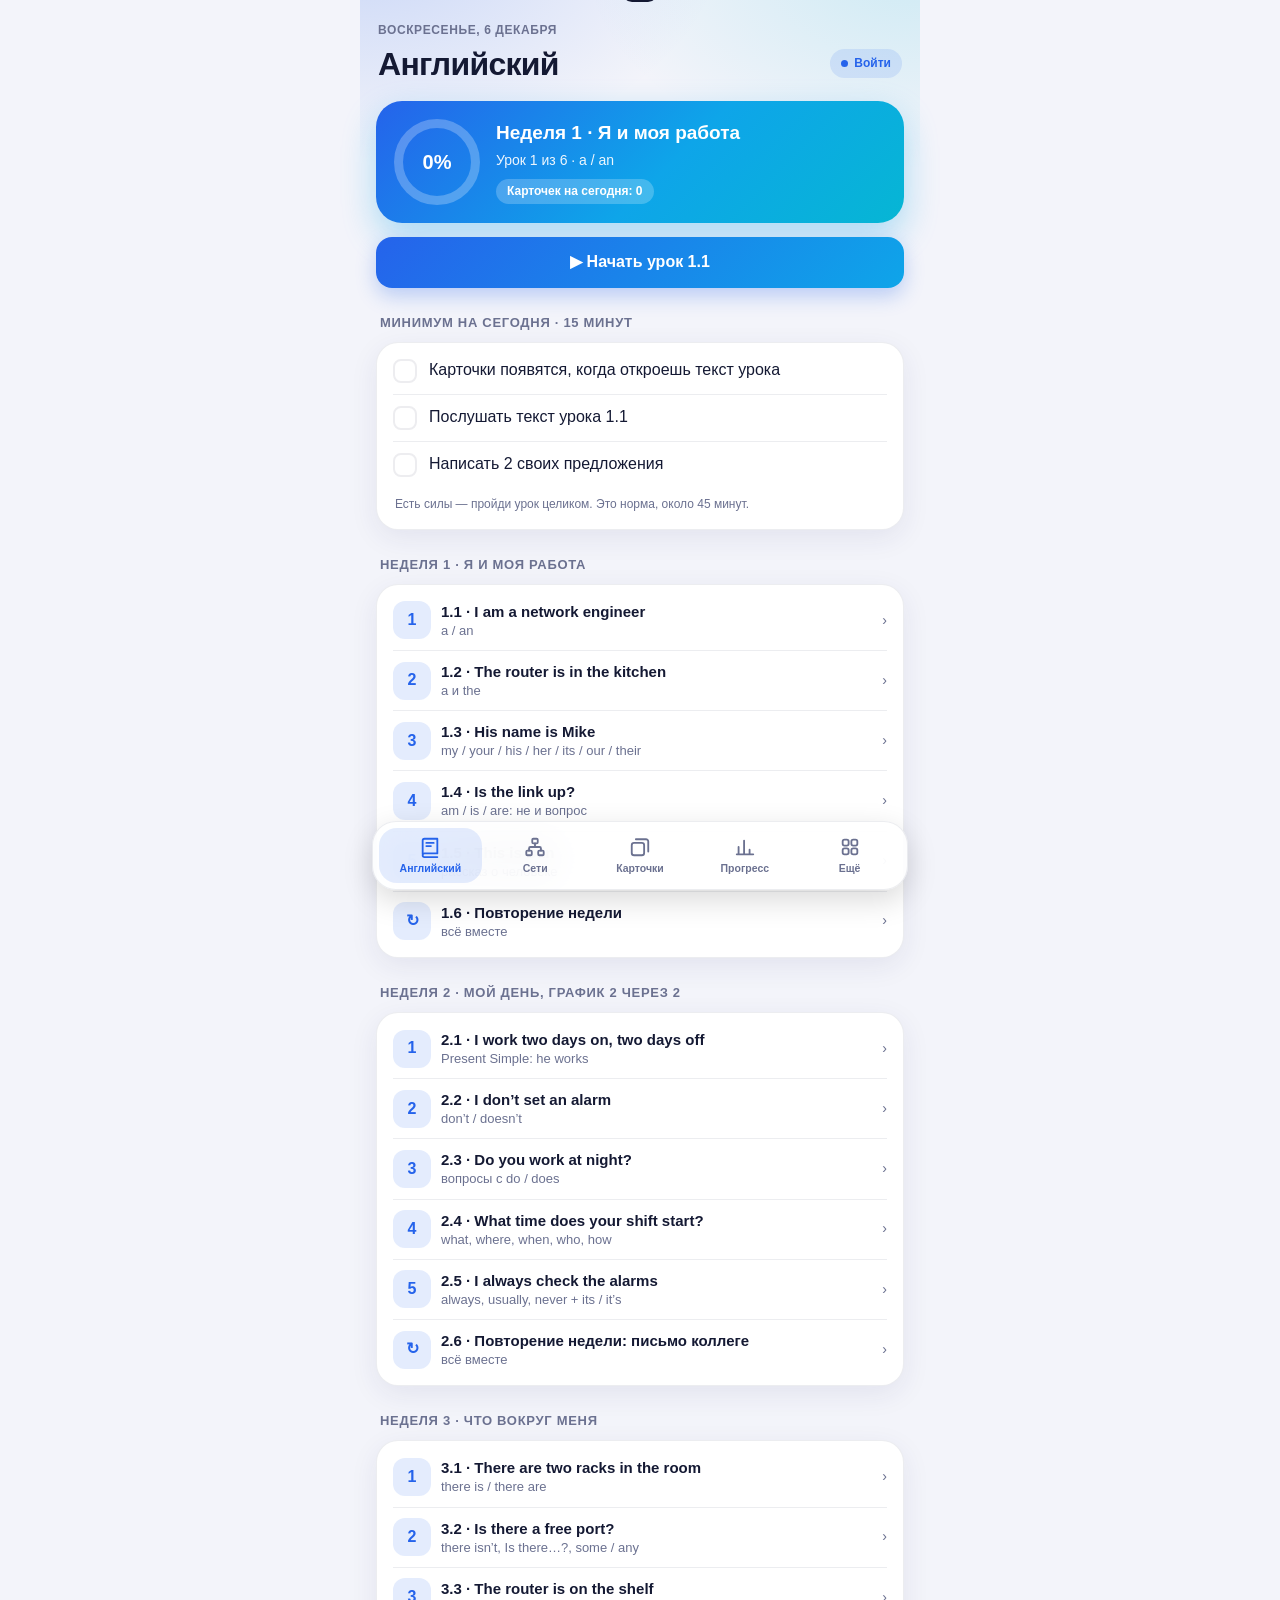
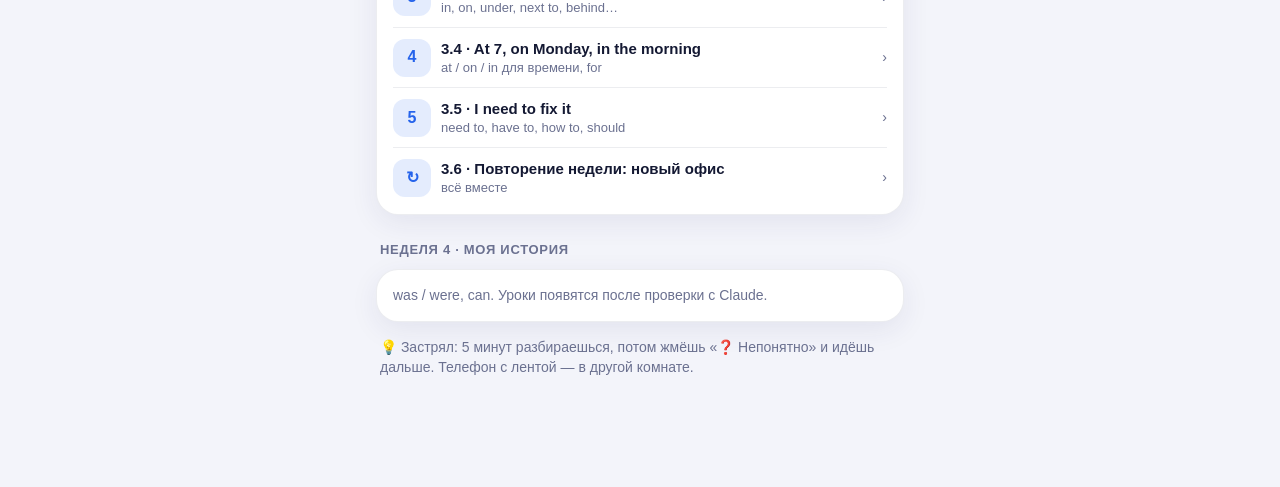
==== index.html @ 3ba9e63e "Add files via upload" ====
<!DOCTYPE html>
<html lang="ru"><head><meta charset="utf-8">
<meta name="viewport" content="width=device-width, initial-scale=1, viewport-fit=cover">
<meta name="apple-mobile-web-app-capable" content="yes">
<meta name="mobile-web-app-capable" content="yes">
<meta name="apple-mobile-web-app-status-bar-style" content="black-translucent">
<meta name="apple-mobile-web-app-title" content="English">
<meta name="theme-color" content="#f3f4fa">
<link rel="manifest" href="manifest.webmanifest">
<link rel="apple-touch-icon" href="icon-180.png">
<title>English</title>
<style>
:root{--bg:#f3f4fa;--card:#fff;--soft:#eceef7;--tx:#141933;--mu:#6b7190;--bd:rgba(20,25,70,.08);--sh:0 8px 28px rgba(35,40,100,.08);--ac:#2563eb;--at:rgba(37,99,235,.12);--ok:#059669;--okt:rgba(16,185,129,.14);--wr:#e11d48;--wrt:rgba(244,63,94,.12);--amt:#b45309;--nav:rgba(255,255,255,.82);color-scheme:light}
@media (prefers-color-scheme:dark){:root:not([data-theme="light"]){--bg:#0b0d17;--card:#151929;--soft:#1f2438;--tx:#eef0fb;--mu:#8a90ad;--bd:rgba(255,255,255,.07);--sh:0 8px 28px rgba(0,0,0,.35);--ac:#60a5fa;--at:rgba(96,165,250,.14);--ok:#34d399;--okt:rgba(52,211,153,.14);--wr:#fb7185;--wrt:rgba(251,113,133,.14);--amt:#fbbf24;--nav:rgba(21,25,41,.82);color-scheme:dark}}
:root[data-theme="dark"]{--bg:#0b0d17;--card:#151929;--soft:#1f2438;--tx:#eef0fb;--mu:#8a90ad;--bd:rgba(255,255,255,.07);--sh:0 8px 28px rgba(0,0,0,.35);--ac:#60a5fa;--at:rgba(96,165,250,.14);--ok:#34d399;--okt:rgba(52,211,153,.14);--wr:#fb7185;--wrt:rgba(251,113,133,.14);--amt:#fbbf24;--nav:rgba(21,25,41,.82);color-scheme:dark}
*{box-sizing:border-box;-webkit-tap-highlight-color:transparent}
html{background:var(--bg)}
body{margin:0 auto;max-width:560px;min-height:100vh;color:var(--tx);font:16px/1.4 -apple-system,BlinkMacSystemFont,"SF Pro Text","Segoe UI",Roboto,sans-serif;padding:calc(env(safe-area-inset-top,0px) + 14px) 16px calc(env(safe-area-inset-bottom,0px) + 110px);background:radial-gradient(520px 320px at 0% -60px,rgba(37,99,235,.2),transparent 70%),radial-gradient(480px 300px at 100% -40px,rgba(6,182,212,.16),transparent 70%),var(--bg);background-repeat:no-repeat}
button{font:inherit;color:inherit;cursor:pointer}
.top{margin:4px 2px 14px}
.top small{color:var(--mu);font-weight:700;text-transform:uppercase;letter-spacing:.6px;font-size:12px}
h1{font-size:32px;margin:2px 0 0;letter-spacing:-.7px;font-weight:800}
h1.h1s{font-size:26px;letter-spacing:-.4px}
.th{display:flex;align-items:center;justify-content:space-between;gap:10px}
.spill{flex:none;border:0;border-radius:99px;padding:6px 11px;font-size:12px;font-weight:800;background:var(--soft);color:var(--mu);white-space:nowrap;display:flex;align-items:center;gap:6px}
.spill::before{content:'';width:7px;height:7px;border-radius:50%;background:currentColor}
.spill.s-ok{background:var(--okt);color:var(--ok)}
.spill.s-net{background:rgba(245,158,11,.15);color:var(--amt)}
.spill.s-err{background:var(--wrt);color:var(--wr)}
.spill.s-out{background:var(--at);color:var(--ac)}
.mrow{display:flex;justify-content:space-between;align-items:center;gap:10px}
.row2{display:flex;gap:8px}
.row2>*{flex:1;min-width:0}
a.btn{text-align:center;text-decoration:none}
h2{font-size:13px;text-transform:uppercase;letter-spacing:.7px;color:var(--mu);margin:26px 4px 10px;font-weight:800}
.mu{color:var(--mu);font-size:14px}
.card{background:var(--card);border-radius:22px;padding:16px;margin:0 0 12px;box-shadow:var(--sh);border:1px solid var(--bd)}
.hero{background:linear-gradient(135deg,#2563eb 0%,#0ea5e9 55%,#06b6d4 100%);color:#fff;border-radius:26px;padding:18px;display:flex;gap:16px;align-items:center;box-shadow:0 14px 34px rgba(14,165,233,.32);margin-bottom:14px}
.hero.nt{background:linear-gradient(135deg,#0f766e 0%,#0d9488 50%,#22c55e 100%);box-shadow:0 14px 34px rgba(13,148,136,.32)}
.hero.wrap{flex-wrap:wrap}
.hero .info{flex:1;min-width:0}
.hero b{font-size:19px;display:block}
.hero p{margin:4px 0 0;opacity:.92;font-size:14px}
.chip{display:inline-block;background:rgba(255,255,255,.22);padding:4px 11px;border-radius:99px;font-size:12px;font-weight:800;margin-top:9px}
.stats{display:flex;gap:8px;width:100%}
.stats div{flex:1;background:rgba(255,255,255,.18);border-radius:14px;padding:9px 10px;min-width:0}
.stats small{display:block;opacity:.85;font-size:12px}
.stats b{font-size:16px}
.kp{display:flex;gap:8px;margin:0 0 4px}
.kp div{flex:1;background:var(--soft);border-radius:14px;padding:9px 10px;min-width:0}
.kp small{display:block;color:var(--mu);font-size:12px}
.kp b{font-size:17px}
.ring{position:relative;flex:none}
.ring svg{display:block;transform:rotate(-90deg)}
.ring span{position:absolute;inset:0;display:flex;align-items:center;justify-content:center;font-weight:800}
.seg{display:flex;background:var(--soft);border-radius:14px;padding:4px;gap:4px;margin:0 0 12px}
.seg button{flex:1;border:0;background:none;padding:9px 2px;border-radius:10px;font-weight:700;color:var(--mu);font-size:14px;min-width:0}
.seg button.on{background:var(--card);color:var(--tx);box-shadow:0 2px 8px rgba(0,0,0,.1)}
.note{display:block;width:100%;border:0;text-align:left;border-radius:18px;padding:12px 14px;margin:0 0 12px;font-size:14px;font-weight:600}
.note.am{background:rgba(245,158,11,.15);color:var(--amt)}
.note.in{background:var(--at);color:var(--ac)}
.gh{display:flex;gap:14px;align-items:center}
.gh .t{flex:1;min-width:0;font-weight:700}
.gh .mu{font-weight:500;margin-top:2px}
.st{display:flex;gap:12px;align-items:flex-start;padding:11px 0;border:0;border-top:1px solid var(--bd);width:100%;background:none;text-align:left}
.card>.st:first-child{border-top:0;padding-top:0}
.st b{flex:none;width:24px;height:24px;border-radius:8px;border:2px solid var(--bd);display:flex;align-items:center;justify-content:center;font-size:13px;color:#fff}
.st.d b{background:var(--ok);border-color:var(--ok)}
.st.d span{color:var(--mu)}
.ib{border:0;background:var(--soft);color:var(--mu);width:34px;height:34px;border-radius:11px;font-size:15px;flex:none;font-weight:700}
.btn{display:block;width:100%;padding:14px;border-radius:16px;border:0;background:linear-gradient(135deg,#2563eb,#0ea5e9);color:#fff;font-weight:700;margin:0 0 10px;box-shadow:0 8px 20px rgba(37,99,235,.28);transition:transform .1s}
.btn:active{transform:scale(.98)}
.btn:disabled{opacity:.45}
.btn.g{background:var(--soft);color:var(--ac);box-shadow:none}
.btn.r{background:var(--wrt);color:var(--wr);box-shadow:none}
.li{display:flex;align-items:center;gap:10px;padding:10px 0;border-top:1px solid var(--bd)}
.li:first-child{border-top:0;padding-top:0}
.li:last-child{padding-bottom:0}
.lr{width:100%;border-left:0;border-right:0;border-bottom:0;background:none;text-align:left}
.ico{width:38px;height:38px;border-radius:12px;background:var(--at);color:var(--ac);display:flex;align-items:center;justify-content:center;font-weight:800;flex:none}
.ico.dn{background:var(--ok);color:#fff}
.ht{flex:1;min-width:0}
.ht b{display:block;font-size:15px}
.ht small{display:block;color:var(--mu);font-size:13px}
.plain{border:0;background:none;text-align:left;padding:0}
.in{width:100%;border-radius:14px;border:1px solid var(--bd);background:var(--soft);color:var(--tx);padding:12px;font:16px/1.4 -apple-system,BlinkMacSystemFont,"Segoe UI",Roboto,sans-serif}
.in.okb{border-color:var(--ok);background:var(--okt)}
.in.nob{border-color:var(--wr);background:var(--wrt)}
textarea.mono{font:13px/1.4 ui-monospace,Menlo,monospace;margin-top:4px}
.hint{font-size:12px;color:var(--mu);margin:8px 2px 0}
.sb{display:flex;gap:10px;margin-top:14px}
.sb .btn{margin:0}
.lh{display:flex;justify-content:space-between;align-items:center;margin:0 0 4px}
.back{border:0;background:none;color:var(--ac);font-weight:700;padding:6px 0}
.qb{border:0;background:var(--soft);color:var(--mu);font-weight:700;font-size:13px;padding:7px 12px;border-radius:99px}
.rule p{margin:0 0 10px}.rule p:last-child{margin:0}
.rule b{color:var(--ac)}
.rule ol,.rule ul{margin:0 0 10px;padding-left:20px}
.rule li{margin:0 0 6px}
.rule>*:last-child{margin-bottom:0}
pre{background:var(--soft);border-radius:12px;padding:10px 12px;font:12px/1.45 ui-monospace,Menlo,Consolas,monospace;overflow-x:auto;margin:8px 0 10px;white-space:pre;-webkit-overflow-scrolling:touch;color:var(--tx)}
code{font:13px ui-monospace,Menlo,Consolas,monospace;background:var(--soft);padding:1px 5px;border-radius:6px;overflow-wrap:anywhere}
.t{width:100%;border-collapse:collapse;font-size:14px;margin:6px 0 12px}
.t th,.t td{border-top:1px solid var(--bd);padding:7px 6px;text-align:left;vertical-align:top}
.t th{color:var(--mu);font-size:12px;text-transform:uppercase;letter-spacing:.4px;border-top:0}
.t td:first-child,.t th:first-child{padding-left:0}
.frame{display:flex;flex-wrap:wrap;gap:4px;margin:10px 0 12px;font-size:12px;font-weight:700;text-align:center;line-height:1.25}
.frame span{flex:1 1 28%;background:var(--at);color:var(--ac);border-radius:8px;padding:8px 3px;min-width:0}
.frame span.w{flex:1 1 60%}
@media (min-width:480px){.frame{flex-wrap:nowrap}.frame span{flex:1}.frame span.w{flex:1.7}}
.frame small{display:block;font-weight:500;color:var(--mu);font-size:10px;margin-top:3px}
/* главы СДСМ и книжный текст */
.book p{line-height:1.62;font-size:16.5px}
.book h3,.rule h3{font-size:18px;margin:20px 0 8px;letter-spacing:-.2px}
.book>h3:first-child,.rule>h3:first-child{margin-top:0}
h3.bh{font-size:21px;font-weight:800;margin:28px 4px 12px;letter-spacing:-.3px;line-height:1.25;scroll-margin-top:16px}
.an{background:rgba(124,58,237,.09);border-radius:14px;padding:12px 14px;margin:12px 0;font-size:15.5px;line-height:1.55}
.an>b:first-child{display:block;color:#7c3aed;margin-bottom:4px}
.an>b:first-child::before{content:"🧩 "}
:root[data-theme="dark"] .an>b:first-child{color:#a78bfa}
@media (prefers-color-scheme:dark){:root:not([data-theme="light"]) .an>b:first-child{color:#a78bfa}}
.callout{border-left:3px solid var(--ac);background:var(--at);border-radius:0 12px 12px 0;padding:10px 12px;margin:12px 0;font-size:15px;line-height:1.5}
.callout>b:first-child{display:block;margin-bottom:4px;color:var(--tx)}
.callout.pro{border-color:#0d9488;background:rgba(13,148,136,.1)}.callout.pro>b:first-child::before{content:"🏢 "}
.callout.warn{border-color:#d97706;background:rgba(245,158,11,.12)}.callout.warn>b:first-child::before{content:"⚠️ "}
.callout.bad{border-color:var(--wr);background:var(--wrt)}.callout.bad>b:first-child::before{content:"⛔ "}
.callout.ok{border-color:var(--ok);background:var(--okt)}.callout.ok>b:first-child::before{content:"✅ "}
.callout.info>b:first-child::before{content:"💡 "}
.callout ol,.callout ul{margin:6px 0 0;padding-left:20px}
.rule table{width:100%;border-collapse:collapse;font-size:14px;margin:8px 0 12px}
.rule th,.rule td{border-top:1px solid var(--bd);padding:7px 5px;text-align:left;vertical-align:top;overflow-wrap:anywhere}
.rule th{color:var(--mu);font-size:12px;border-top:0}
.rule th:first-child,.rule td:first-child{padding-left:0}
.vs{display:grid;grid-template-columns:1fr;gap:10px;margin:10px 0}
.vs>div{background:var(--soft);border-radius:12px;padding:10px 12px;font-size:15px}
@media (min-width:480px){.vs{grid-template-columns:1fr 1fr}}
.steps{counter-reset:s;list-style:none;padding-left:0!important}
.steps>li{counter-increment:s;position:relative;padding-left:36px;margin:10px 0!important}
.steps>li::before{content:counter(s);position:absolute;left:0;top:1px;width:26px;height:26px;border-radius:50%;background:var(--at);color:var(--ac);font-weight:800;font-size:13px;display:flex;align-items:center;justify-content:center}
.kbd{font:12px ui-monospace,Menlo,Consolas,monospace;border:1px solid var(--bd);border-bottom-width:2px;border-radius:5px;padding:0 5px;background:var(--soft)}
mark{background:rgba(245,158,11,.3);color:inherit;border-radius:3px;padding:0 1px}
.muted{color:var(--mu)}
.pkt{display:flex;margin:12px 0;border-radius:8px;overflow:hidden;font-size:11px;text-align:center;line-height:1.25}
.pkt>span{padding:7px 3px;border-right:1px solid rgba(0,0,0,.25);color:#fff;display:flex;flex-direction:column;justify-content:center;min-width:0;overflow-wrap:anywhere}
.pkt>span small{opacity:.85;font-size:10px}
.pkt .l2{background:#2563eb}.pkt .l3{background:#16a34a}.pkt .l4{background:#d97706}.pkt .l7{background:#7c3aed}.pkt .tg{background:#db2777}.pkt .lb{background:#0891b2}.pkt .fcs{background:#475569}
.toc{margin:8px 0 0;padding-left:22px}.toc li{margin:0 0 6px}
.lk{color:var(--ac);font-weight:600;text-align:left}
.cg{font-size:12px;font-weight:800;text-transform:uppercase;letter-spacing:.5px;color:var(--mu);margin:14px 0 4px}
.cg:first-child{margin-top:0}
.cmd pre{margin:2px 0 4px}
.kk{margin:4px 0 0;padding-left:20px}
.li.off{opacity:.5}
/* схемы в книге (inline SVG): цвета из темы, подписи — классы */
.dg{margin:14px 0 16px}
.dg svg{display:block;width:100%;height:auto;overflow:visible}
.dg figcaption{font-size:13px;color:var(--mu);margin-top:8px;line-height:1.45}
.dg .bx{fill:var(--card);stroke:var(--mu);stroke-width:1.5}
.dg .bx2{fill:var(--soft)}
.dg .bxd{fill:none;stroke:var(--mu);stroke-width:1.5;stroke-dasharray:5 4}
.dg .tx{fill:var(--tx);font:700 12px -apple-system,"Segoe UI",Roboto,sans-serif}
.dg .sm{fill:var(--mu);font:500 10.5px -apple-system,"Segoe UI",Roboto,sans-serif}
.dg .ln{stroke:var(--mu);stroke-width:2;fill:none}
.dg .tk{stroke:var(--tx);stroke-width:4;fill:none}
.dg .lr{stroke:#e11d48;stroke-width:2.2;fill:none}
.dg .env{fill:#fff;stroke:#475569;stroke-width:1.2}
.dg .envl{fill:none;stroke:#475569;stroke-width:1.2}
.dg .pp{fill:rgba(37,99,235,.16);stroke:#2563eb;stroke-width:1.5}
.dg .b{fill:#2563eb}.dg .g{fill:#16a34a}.dg .o{fill:#d97706}.dg .gr{fill:#64748b}.dg .rr{fill:#e11d48}
.dg .wt{fill:#fff;font:700 7.5px -apple-system,"Segoe UI",Roboto,sans-serif}
.dg .wt2{fill:#fff;font:700 9px -apple-system,"Segoe UI",Roboto,sans-serif}
.dg .am{fill:var(--mu)}.dg .amr{fill:#e11d48}
.dg .bt{fill:#2563eb}.dg .rd{fill:#e11d48}.dg .gn{fill:#16a34a}.dg .og{fill:#d97706}
:root[data-theme="dark"] .dg .bt{fill:#60a5fa}:root[data-theme="dark"] .dg .rd{fill:#fb7185}:root[data-theme="dark"] .dg .gn{fill:#4ade80}
@media (prefers-color-scheme:dark){:root:not([data-theme="light"]) .dg .bt{fill:#60a5fa}:root:not([data-theme="light"]) .dg .rd{fill:#fb7185}:root:not([data-theme="light"]) .dg .gn{fill:#4ade80}}
details.chk{background:var(--soft);border-radius:12px;padding:10px 12px;margin:8px 0}
details.chk summary{color:var(--tx);font-weight:600;line-height:1.4}
details.chk p{margin:8px 0 0}
.opt.sel{border-color:var(--ac);background:var(--at)}
.isp{border-left:3px solid var(--ac);background:var(--at);border-radius:0 12px 12px 0;padding:10px 12px;margin:10px 0;font-size:15px}
details summary{cursor:pointer;font-weight:700;color:var(--ac);list-style-position:inside}
details.dp[open] summary{margin-bottom:12px}
.lt details{margin-top:8px;font-size:14px}
.lt details[open] summary{margin-bottom:6px}
.cmd{padding:9px 0;border-top:1px solid var(--bd)}
.cmd:first-child{border-top:0;padding-top:0}
.cmd:last-child{padding-bottom:0}
.cmd code{display:inline-block;margin-bottom:3px}
.cp{border:0;background:var(--at);color:var(--ac);font-size:12px;font-weight:700;padding:5px 10px;border-radius:99px;margin:-4px 0 4px}
.ls{display:flex;gap:12px;padding:12px 0;border-top:1px solid var(--bd)}
.ls:first-child{border-top:0;padding-top:0}
.ls:last-child{padding-bottom:0}
.ck{flex:none;width:32px;height:32px;border-radius:10px;border:2px solid var(--bd);background:none;font-weight:800;color:var(--mu);font-size:13px}
.ls.d .ck{background:var(--ok);border-color:var(--ok);color:#fff}
.ls.d .lt>div:first-child{color:var(--mu)}
.lt{flex:1;min-width:0}
.lvr{display:flex;align-items:center;gap:10px;padding:6px 0}
.lvr span{width:132px;flex:none;font-size:14px;font-weight:600}
.lvb{flex:1;height:8px;border-radius:9px;background:var(--soft);overflow:hidden}
.lvb i{display:block;height:100%;border-radius:9px;background:var(--ac)}
.lvr b{width:42px;text-align:right;font-size:13px;flex:none}
.hn div{font-size:13px;color:var(--amt);background:rgba(245,158,11,.13);border-radius:10px;padding:7px 10px;margin:8px 0 0}
.sn{display:flex;gap:10px;align-items:flex-start;padding:10px 0;border-top:1px solid var(--bd)}
.sn:first-child{border-top:0;padding-top:0}
.sn:last-child{padding-bottom:0}
.sn .en{flex:1;min-width:0;font-size:17px;line-height:1.45;transition:color .2s,filter .3s}
.sn .tr{display:block;color:var(--mu);font-size:14px;margin-top:2px}
.sn.pl .en{color:var(--ac)}
.blur .en{filter:blur(6px);-webkit-user-select:none;user-select:none}
.say{border:0;background:var(--at);color:var(--ac);width:36px;height:36px;border-radius:11px;flex:none;font-size:15px}
.bar{height:8px;border-radius:9px;background:var(--soft);overflow:hidden;margin:0 0 12px}
.bar i{display:block;height:100%;background:var(--ac);border-radius:9px;transition:width .3s}
.q{font-size:19px;font-weight:700;margin:4px 0 14px;line-height:1.45}
.gap{display:inline-block;min-width:56px;border-bottom:2px solid var(--ac);text-align:center;color:var(--ac);padding:0 4px}
.opt{display:block;width:100%;text-align:left;padding:13px 14px;border-radius:14px;border:2px solid transparent;background:var(--soft);margin:0 0 8px;font-weight:600}
.opt:disabled{color:var(--tx);opacity:1}
.opt.ok{border-color:var(--ok);background:var(--okt)}
.opt.no{border-color:var(--wr);background:var(--wrt)}
.ans{min-height:56px;border-bottom:2px dashed var(--bd);margin:0 0 12px;padding:0 0 4px}
.tok{display:inline-block;border:0;background:var(--soft);padding:9px 12px;border-radius:12px;margin:0 6px 8px 0;font-weight:600;font-size:16px}
.ans .tok{background:var(--at);color:var(--ac)}
.end{font-weight:700;font-size:18px}
.fb{border-radius:16px;padding:12px 14px;margin:0 0 12px;font-weight:700;font-size:15px}
.fb.ok{background:var(--okt);color:var(--ok)}
.fb.no{background:var(--wrt);color:var(--wr)}
.fe{font-weight:500;color:var(--tx);margin-top:6px}
.fc{text-align:center;padding:30px 16px}
.fc .w{font-size:30px;font-weight:800;letter-spacing:-.5px;margin:8px 0 12px;overflow-wrap:anywhere}
.fc .w.s{font-size:20px;letter-spacing:0;line-height:1.35}
.fc .a{font-size:21px;font-weight:600;margin:14px 0 12px;color:var(--ac);overflow-wrap:anywhere}
.fc .a.s{font-size:16px;line-height:1.45;text-align:left}
.fc .say{margin:0 auto;display:block}
.three{display:flex;gap:8px}
.three .btn{margin:0;padding:14px 4px;font-size:15px}
.pre{white-space:pre-wrap}
.big{font:700 24px ui-monospace,Menlo,Consolas,monospace;text-align:center;margin:6px 0 14px;overflow-wrap:anywhere}
.tf{display:grid;grid-template-columns:auto 1fr;gap:8px 12px;align-items:start}
.tf label{font-size:14px;font-weight:600;color:var(--mu);padding-top:12px}
.cv{font-size:13px;color:var(--ok);font-weight:700;margin-top:4px}
nav{position:fixed;left:50%;transform:translateX(-50%);bottom:calc(env(safe-area-inset-bottom,0px) + 10px);width:calc(100% - 24px);max-width:536px;display:flex;gap:2px;background:var(--nav);-webkit-backdrop-filter:blur(20px) saturate(1.6);backdrop-filter:blur(20px) saturate(1.6);border:1px solid var(--bd);border-radius:24px;padding:6px;box-shadow:0 10px 30px rgba(0,0,0,.15);z-index:5}
nav button{flex:1;min-width:0;border:0;background:none;padding:8px 1px 7px;border-radius:18px;font-size:10.5px;font-weight:700;color:var(--mu);display:flex;flex-direction:column;align-items:center;gap:3px;white-space:nowrap}
nav svg{width:22px;height:22px}
nav button.on{color:var(--ac);background:var(--at)}
#sh{position:fixed;inset:0;z-index:10;display:none}
#sh.open{display:block}
#sh .ov{position:absolute;inset:0;background:rgba(5,8,20,.5);animation:fd .2s}
#sh .pn{position:absolute;left:0;right:0;bottom:0;max-width:560px;margin:0 auto;background:var(--card);border-radius:26px 26px 0 0;padding:10px 18px calc(env(safe-area-inset-bottom,0px) + 18px);max-height:90vh;overflow-y:auto;animation:up .28s cubic-bezier(.2,.8,.2,1)}
.grab{width:40px;height:5px;border-radius:9px;background:var(--mu);opacity:.35;margin:0 auto 12px}
#sh h3{margin:0 0 4px;font-size:21px}
#toast{position:fixed;left:50%;top:calc(env(safe-area-inset-top,0px) + 12px);transform:translate(-50%,-150%);background:var(--tx);color:var(--bg);padding:10px 18px;border-radius:99px;font-weight:700;font-size:14px;z-index:20;transition:transform .3s;width:max-content;max-width:calc(100vw - 32px);text-align:center}
#toast.on{transform:translate(-50%,0)}
@keyframes up{from{transform:translateY(100%)}}
@keyframes fd{from{opacity:0}}
</style></head><body>
<div id="app"></div>
<nav id="nav"></nav>
<div id="sh"></div>
<div id="toast"></div>
<script src="lessons.js"></script>
<script src="nets.js"></script>
<!-- курс СДСМ живёт в папке net/ (полная программа курса); здесь нужен только список глав -->
<script src="net/data/course.js"></script>
<script src="cloud.js"></script>
<script src="sync.js"></script>
<script>
const K='eng_v1',APP_V='3.0';
const KNOW=3,BOX=[0,1,2,4,7,14,30]; // «знаю» = коробка 3+; интервалы повторения в днях по коробкам
const EN=window.LESSONS||[],WK=window.WEEKS||[],ND=window.NET||{modules:[],lessons:[],levels:[]};
const NL=ND.lessons||[];NL.forEach(l=>{l.s='net'});
// главы СДСМ проходятся в самом курсе (папка net/, тот же сайт): здесь только список глав и «продолжить»
const CO=window.COURSE||{parts:[],list:[]};
const ALL=EN.concat(NL);
const subj=s=>s=='net'?NL:EN;
const subjAll=subj;
let S,tab='en',open={en:null,net:null},T={},TR=new Set(),cs=null,deck='en',tz=null,shownDay='',sheetSave=null,VO=[];

const p=n=>String(n).padStart(2,'0');
const dk=d=>d.getFullYear()+'-'+p(d.getMonth()+1)+'-'+p(d.getDate());
const tm=d=>p(d.getHours())+':'+p(d.getMinutes());
const today=()=>dk(new Date());
const nowS=()=>today()+' '+tm(new Date());
const pd=s=>{const a=s.split('-');return new Date(+a[0],a[1]-1,+a[2])};
const add=(s,n)=>{const d=pd(s);d.setDate(d.getDate()+n);return dk(d)};
const ago=n=>add(today(),-n);
const diff=(a,b)=>Math.round((pd(b)-pd(a))/864e5);
const fmtD=s=>pd(s).toLocaleDateString('ru-RU',{day:'numeric',month:'long'});
const fmtS=s=>pd(s).toLocaleDateString('ru-RU',{day:'numeric',month:'short'});
const esc=s=>String(s).replace(/[&<>"]/g,c=>({'&':'&amp;','<':'&lt;','>':'&gt;','"':'&quot;'}[c]));
const $=id=>document.getElementById(id);
const pct=(a,b)=>b?Math.round(a/b*100):0;
const ri=(a,b)=>a+Math.floor(Math.random()*(b-a+1));
function shuffle(a){a=a.slice();for(let i=a.length-1;i>0;i--){const j=Math.floor(Math.random()*(i+1));[a[i],a[j]]=[a[j],a[i]]}return a}

// ---------- уроки ----------
const les=id=>ALL.find(l=>l.id==id);
const isNet=l=>!!l&&l.s=='net';
const sOf=l=>isNet(l)?'net':'en';
const lnum=l=>(isNet(l)?'С':'')+l.w+'.'+l.n;
// шаги урока — только те, для которых в уроке есть содержимое
function stepsOf(l){return isNet(l)?['theory','lab','tasks','own'].filter(s=>s=='tasks'?(l.tasks||[]).length:l[s]):['rule','text','tasks','own'].filter(s=>s=='tasks'||s=='own'||l[s])}
const SN=(l,s)=>({rule:'Правило',text:'Текст',theory:'Теория',lab:'Лаба',tasks:isNet(l)?'Вопросы':'Задания',own:isNet(l)?'Объясни':'Своё',done:'Итог'})[s];
const cl=h=>String(h).replace(/\[\[(.+?)\]\]/g,'<mark>$1</mark>');
const strip=h=>String(h).replace(/<[^>]+>/g,'').replace(/&lt;/g,'<').replace(/&gt;/g,'>').replace(/&amp;/g,'&');
const txt=(t,s)=>t.h?s:esc(s);
const pr=id=>S.L[id]||{};
const P=id=>S.L[id]||(S.L[id]={st:null,ti:0,r:[],own:'',ownD:null,show:false,heard:false,done:null,sc:null,pass:0,lab:[]});
const curL=s=>subj(s).find(l=>!pr(l.id).done);
const doneToday=s=>subjAll(s).some(l=>pr(l.id).done==today());
const okN=q=>(q.r||[]).filter(x=>x>0).length;
const cur=()=>(tab=='en'||tab=='net')&&open[tab]?les(open[tab]):null;
const LV=ND.levels||[];
const lvOf=k=>{const x=LV.find(v=>v.k==k);return x?x.v:null};
const lvT=k=>{const x=LV.find(v=>v.k==k);return x?x.t:k};

// ---------- данные ----------
// act и sub — счётчики этого устройства; actX и subX — других устройств (приходят из облака), показываем сумму
function init(){return{v:1,start:today(),L:{},cards:{},q:[],err:[],act:{},sub:{n:0,ok:0},actX:{},subX:{},rate:0.8,voice:'',theme:'auto',bk:null}}
// новые поля в будущих версиях получают значения по умолчанию, старый прогресс не трогаем
function migrate(o){const d=init();for(const k in d)if(!(k in o))o[k]=d[k];o.v=1;
// у вопросов и ошибок постоянный id: по нему они синхронизируются
if(typeof syncOldId=='function')[o.q,o.err].forEach(a=>a.forEach((x,i)=>{if(!x.id)x.id=syncOldId(x,i)}));return o}
const nid=()=>typeof syncNewId=='function'?syncNewId():'t'+Date.now().toString(36);
function load(){try{S=JSON.parse(localStorage.getItem(K))}catch(e){S=null}S=S&&S.v?migrate(S):init();
// если Claude поправил перевод или ответ в уроках, карточка подхватит новый текст
ALL.forEach(l=>{(l.words||[]).concat(l.terms||[]).forEach(([en,ru])=>{const c=S.cards[en];if(c&&!c.d)c.ru=ru});
(l.cards||[]).forEach(([q,a],i)=>{const c=S.cards['n:'+l.id+':'+i];if(c){c.q=q;c.a=a}})})}
function store(){try{localStorage.setItem(K,JSON.stringify(S))}catch(e){toast('Не удалось сохранить')}}
function save(){store();if(SY)SY.soon()}
const act=()=>{const d=today();return S.act[d]||(S.act[d]={})};
const inc=k=>{const A=act();A[k]=(A[k]||0)+1};
const busy=A=>!!A&&Object.keys(A).some(k=>A[k]);
// активность дня и счёт тренажёра со всех устройств
function actOf(d){const r=Object.assign({},S.act[d]||{});for(const dv in S.actX){const A=S.actX[dv][d];if(A)for(const k in A)r[k]=(r[k]||0)+A[k]}return r}
function subOf(){const r={n:S.sub.n,ok:S.sub.ok};for(const dv in S.subX){r.n+=S.subX[dv].n||0;r.ok+=S.subX[dv].ok||0}return r}

// ---------- облако ----------
// Прогресс раскладывается на строки: урок, карточка, вопрос «Непонятно», ошибка, активность дня устройства, счёт тренажёра устройства.
// Чужие правки вносятся точечно и не во время урока: открытый урок, карточки и тренажёр дожидаются выхода.
// На устройстве остаются: голос, скорость речи, тема, дата текстовой копии. Старые главы СДСМ телефона (sd_) переехали в курс net/.
const DEV=typeof syncDev=='function'?syncDev():'';
function rowsOf(){const R={cfg:{start:S.start}};
for(const id in S.L)if(!id.startsWith('sd_'))R['L:'+id]=S.L[id];
for(const k in S.cards)if(!k.startsWith('n:sd_'))R['c:'+k]=S.cards[k];
S.q.forEach(x=>{if(x.id)R['q:'+x.id]=x});S.err.forEach(x=>{if(x.id)R['e:'+x.id]=x});
for(const d in S.act)if(busy(S.act[d]))R['a:'+d+':'+DEV]=S.act[d];
for(const dv in S.actX)for(const d in S.actX[dv])R['a:'+d+':'+dv]=S.actX[dv][d];
if(S.sub.n)R['s:'+DEV]=S.sub;for(const dv in S.subX)R['s:'+dv]=S.subX[dv];
return R}
const listPut=(a,v)=>{const i=a.findIndex(z=>z.id==v.id);if(i>=0)a[i]=v;else{a.push(v);a.sort((p,q)=>p.id<q.id?-1:1)}};
// ключ строки → тип и остаток ('cfg' — без двоеточия)
const rowKey=k=>{const i=k.indexOf(':');return i<0?[k,'']:[k.slice(0,i),k.slice(i+1)]};
function rowPut(k,v){const [t,x]=rowKey(k);
if(t=='cfg')S.start=v.start||S.start;else if(t=='L')S.L[x]=v;else if(t=='c')S.cards[x]=v;
else if(t=='q')listPut(S.q,v);else if(t=='e')listPut(S.err,v);
else if(t=='a'){const d=x.slice(0,10),dv=x.slice(11);if(dv==DEV)S.act[d]=v;else(S.actX[dv]=S.actX[dv]||{})[d]=v}
else if(t=='s'){if(x==DEV)S.sub=v;else S.subX[x]=v}}
function rowDrop(k){const [t,x]=rowKey(k);
if(t=='L')delete S.L[x];else if(t=='c')delete S.cards[x];
else if(t=='q')S.q=S.q.filter(z=>z.id!=x);else if(t=='e')S.err=S.err.filter(z=>z.id!=x);
else if(t=='a'){const d=x.slice(0,10),dv=x.slice(11);if(dv==DEV)delete S.act[d];else if(S.actX[dv])delete S.actX[dv][d]}
else if(t=='s'){if(x==DEV)S.sub={n:0,ok:0};else delete S.subX[x]}}
const typing=()=>{const a=document.activeElement;return !!(a&&a.matches&&a.matches('input,textarea,select'))};
const SY=typeof CloudSync=='function'?CloudSync({
app:'english',meta:'eng_sync',rows:rowsOf,put:rowPut,drop:rowDrop,
commit:()=>{store();render()},
pristine:()=>!Object.keys(S.L).some(k=>!k.startsWith('sd_'))&&!Object.keys(S.cards).some(k=>!k.startsWith('n:sd_')),
trivial:k=>k=='cfg',
busy:()=>$('sh').classList.contains('open')||!!cur()||!!cs||!!tz||typing(),
status:()=>syncUI()}):null;
// [коротко для заголовка, полностью для раздела в «Ещё»]
const SYNC={out:['Войти','Вход не выполнен'],sync:['Обмен…','Синхронизация…'],ok:['В облаке','Синхронизировано'],net:['Офлайн','Офлайн'],err:['Ошибка','Ошибка']};
const syOn=()=>!!SY&&SY.on();
const pill=()=>syOn()?`<button class="spill s-${SY.state().st}" data-a="sgo">${SYNC[SY.state().st][0]}</button>`:'';
function syncSec(){
if(!syOn())return '<div class="mu" style="margin:0 4px">Облако не настроено.</div>';
const u=SY.user(),s=SY.state(),n=SY.waiting(),err=s.st=='err'&&s.msg?`<div class="mu" style="color:var(--wr);margin-top:6px">${esc(s.msg)}</div>`:'';
if(!u)return `<div class="mu" style="margin:0 4px 10px">Войди тем же GitHub, что в трекере, и прогресс будет одинаковым на телефоне и на компьютере.${err}</div><button class="btn" data-a="sin">Войти через GitHub</button>`;
return `<div class="card"><div class="mrow"><b>${esc(u.name?'@'+u.name:'GitHub')}</b><span class="spill s-${s.st}">${SYNC[s.st][1]}</span></div>`+
`<div class="mu" style="margin-top:6px">${s.at?'Последний раз в '+tm(new Date(s.at))+'. ':''}${n?'Ждут отправки: '+n+'.':'Все изменения в облаке.'}</div>`+
(s.st=='net'?'<div class="mu" style="margin-top:6px">Нет сети. Всё сохраняется здесь и уйдёт в облако, когда сеть появится.</div>':'')+err+
'</div><div class="row2"><button class="btn g" data-a="snow">Синхронизировать</button><button class="btn g" data-a="sout">Выйти</button></div>'}
function syncUI(){document.querySelectorAll('.spill[data-a="sgo"]').forEach(e=>e.outerHTML=pill());const s=$('syncSec');if(s)s.innerHTML=syncSec()}
// курс СДСМ на этом же сайте: где остановился и сколько минут сегодня (его прогресс лежит под ключом sdsm_v1)
function sdsm(){let D=null;try{D=JSON.parse(localStorage.getItem('sdsm_v1'))}catch(e){}D=D||{};const t=today();
let m=(D.days||{})[t]||0;for(const dv in D.daysX||{})m+=(D.daysX[dv]||{})[t]||0;
const L=D.last&&CO.list.find(x=>x.id==D.last.id);return{min:Math.round(m),last:L?{id:L.id,num:L.num,t:L.title,tab:D.last.tab||'overview'}:null}}

// ---------- карточки ----------
const dOf=c=>c.d||'en';
function addWords(l){
(l.words||[]).concat(l.terms||[]).forEach(([en,ru])=>{if(!S.cards[en])S.cards[en]={ru,b:0,due:today(),n:0,x:0,l:l.id}});
(l.cards||[]).forEach(([q,a],i)=>{const k='n:'+l.id+':'+i;if(!S.cards[k]){S.cards[k]={d:'net',q,a,b:0,due:today(),n:0,x:0,l:l.id};if(l.ch)S.cards[k].h=1}})}
// карточки глав СДСМ (n:sd_…) переехали в курс net/, здесь их больше не повторяем
const keysOf=d=>Object.keys(S.cards).filter(k=>dOf(S.cards[k])==d&&!k.startsWith('n:sd_'));
function dueList(d){const t=today();return keysOf(d).filter(k=>S.cards[k].due<=t).sort((a,b)=>{const A=S.cards[a],B=S.cards[b];return (A.n?0:1)-(B.n?0:1)||(A.due<B.due?-1:A.due>B.due?1:0)})}
function cstats(d){let nw=0,lr=0,kn=0;keysOf(d).forEach(k=>{const c=S.cards[k];if(!c.n)nw++;else if(c.b>=KNOW)kn++;else lr++});return{all:nw+lr+kn,nw,lr,kn}}
const hardW=d=>keysOf(d).filter(k=>S.cards[k].x).sort((a,b)=>S.cards[b].x-S.cards[a].x).slice(0,8);
function nextDue(d){let m=null;keysOf(d).forEach(k=>{const x=S.cards[k].due;if(x>today()&&(!m||x<m))m=x});return m}
const cardFront=k=>{const c=S.cards[k];return c.d?c.q:k};

// ---------- проверка ответов ----------
const CONTR=[[/\b(i)'m\b/gi,'$1 am'],[/\b(he|she|it|that|what|there|who)'s\b/gi,'$1 is'],[/\b(you|we|they)'re\b/gi,'$1 are'],[/\b(i|you|we|they)'ve\b/gi,'$1 have'],[/\b(i|you|he|she|it|we|they)'ll\b/gi,'$1 will'],[/\b(c)an't\b/gi,'$1annot'],[/\b(c)an not\b/gi,'$1annot'],[/\b(w)on't\b/gi,'$1ill not'],[/n't\b/gi,' not']];
// знаки препинания и сокращения (isn't = is not) не влияют на проверку; регистр — только если cs
function norm(s,cs){s=String(s).replace(/[’‘`ʼ]/g,"'");if(!cs)s=s.toLowerCase();CONTR.forEach(([r,t])=>{s=s.replace(r,t)});return s.replace(/[^A-Za-z0-9А-Яа-яЁё' ]+/g,' ').replace(/\s+/g,' ').trim()}
const tQ=t=>t.q||t.ru||'';
const tA=t=>t.k=='ch'?t.o[t.a]:t.k=='mc'?t.a.map(i=>t.o[i]).join('; '):t.k=='or'?t.a:t.a[0];
function ensureT(l,k,t){const id=l.id+':'+k;if(T.id==id)return;T={id,k};
if(t.k=='ch'||t.k=='mc')T.o=shuffle(t.o.map((_,i)=>i));if(t.k=='mc')T.sel=[];
if(t.k=='or'){const m=t.a.match(/^(.*?)([.?!]?)$/);T.w=m[1].split(' ');T.end=m[2];T.pk=[];
let o;do{o=shuffle(T.w.map((_,i)=>i))}while(T.w.length>1&&o.every((v,i)=>T.w[v]==T.w[i]));T.o=o}}
function answer(l,q,k,t,y,ok){
q.r[k]=ok?1:0;q.ti=Math.max(q.ti,k+1);inc(isNet(l)?'nt':'t');
if(!ok){S.err.push({id:nid(),l:l.id,q:tQ(t),y,a:tA(t),d:today()});if(S.err.length>120)S.err.splice(0,S.err.length-120)}
if(q.ti>=l.tasks.length&&!q.pass&&!q.sc)q.sc=[okN(q),l.tasks.length,today()];
T.show=true;T.ok=ok;T.y=y}
function doCheck(){const l=cur(),q=l&&P(l.id),t=l&&l.tasks[q.ti];if(!t||T.show)return;let y,ok;
if(t.k=='or'){if(T.pk.length<T.w.length)return;y=T.pk.map(i=>T.w[i]).join(' ')+T.end;ok=y==T.w.join(' ')+T.end}
else if(t.k=='mc'){if(!T.sel.length)return;y=T.sel.map(i=>t.o[i]).join('; ');ok=T.sel.length==t.a.length&&T.sel.every(i=>t.a.includes(i))}
else{const el=$('ans');y=el?el.value.trim():'';if(!y){toast('Сначала впиши ответ');return}const cs=t.k=='fx',n=norm(y,cs);ok=t.a.some(a=>norm(a,cs)==n)}
answer(l,q,q.ti,t,y,ok);save();render()}

// ---------- подсказки при письме: его типичные ошибки ----------
const VERBS='work|start|finish|check|watch|like|want|go|have|get|live|drink|make|fix|play|read|write|need|know|say|use|help|study|open|call|end|love|eat|sleep|run|walk';
// слова, которые он писал с ошибкой (по отчётам)
const SPELL={becouse:'because',bocouse:'because',becuse:'because',becaus:'because',nigth:'night',usualy:'usually',ussualy:'usually',usally:'usually',coffe:'coffee',quet:'quiet',collegs:'colleagues',collegues:'colleagues',wundefrul:'wonderful',wonderfull:'wonderful',nessesery:'necessary',neccesary:'necessary',necesary:'necessary',swith:'switch',swithes:'switches',adress:'address',neigbor:'neighbor',neigbors:'neighbors',metwork:'network',engeneer:'engineer',beatiful:'beautiful',beautifull:'beautiful',dosent:'doesn’t',freind:'friend',wich:'which'};
const spellOf=s=>[...new Set((s.toLowerCase().match(/[a-z]+/g)||[]).filter(w=>SPELL[w]))];
const HINTS=[
[s=>/(^|[\s(“"])i(?=[\s'’,.!?]|$)/.test(s),'Пиши «I» с большой буквы — всегда, даже в середине предложения.'],
[s=>spellOf(s).length,s=>'Проверь написание: '+spellOf(s).map(w=>w+' → '+SPELL[w]).join(', ')+'.'],
[s=>/\b(dont|doesnt|isnt|arent|cant|didnt|wont)\b/i.test(s),'Ставь апостроф: don’t, doesn’t, isn’t, can’t.'],
[s=>/(^|[.!?]\s+)[a-z]/.test(s.replace(/\b([ap])\.m\./gi,'$1m')),'Новое предложение начинается с большой буквы.'],
[s=>/\b(is|are|am)\s+not\s+(work|start|like|know|understand|have|want|need)\b/i.test(s),'Обычный глагол отрицаем через don’t / doesn’t: it doesn’t work, а не is not work.'],
[s=>/\b(should|can|must)\s+to\b/i.test(s),'После should / can / must — без to: I should walk.'],
[s=>/\bhow\s+(find|fix|solve|do|make|check|get|use|learn|write|say)\b/i.test(s),'Как сделать — how to + глагол: how to find.'],
[s=>/\b(i am|i'm|i’m)\s+(very\s+|so\s+)?boring\b/i.test(s),'«I am boring» — «я скучный». «Мне скучно» — I am bored.'],
[s=>/\bwanna\b/i.test(s),'В письме лучше want to.'],
[s=>/\bat\s+(my\s+)?days?\s+off\b/i.test(s),'Дни — с on: on my days off.'],
[s=>/\bon\s+\d{1,2}(?!\s*(st|nd|rd|th|jan|feb|mar|apr|may|jun|jul|aug|sep|oct|nov|dec))\b/i.test(s),'Время по часам — at: at 7. Срок — for: for 3 years.'],
[s=>/\bon\s+(the\s+)?chat\b/i.test(s),'В чате — in the chat.'],
[s=>/\b(work|live|am|is|are)\s+hear\b/i.test(s),'Здесь — here. hear — слышать.'],
[s=>/\bits\s+(is|a|an|the|not|work|works)\b/i.test(s)||/\bits\s+(very\s+)?(good|ok|fine|old|new|small|big|bad|cool|great|black|white)\s*([.!?,]|$)/i.test(s),'«its» — это «его / её» (чей). Если хочешь сказать «это / он есть» — пиши «it’s» или «it is».'],
[s=>/\bquit\b/i.test(s),'«quit» — бросить. «Тихий» пишется «quiet».'],
[s=>/\b(am|is|are)\s+(network|engineer|teacher|builder|driver|doctor|student|electrician|programmer|manager)\b/i.test(s),'Перед профессией нужен a / an: I am a network engineer.'],
[s=>/\b(have|has)\s+(laptop|pc|computer|car|dog|cat|desk|job|router|switch|phone|house|flat)\b/i.test(s),'Перед одним предметом нужен a / an или my: I have a laptop.'],
[s=>s.split(/[.!?]+/).some(x=>!/\b(do|does|did|will|can|can’t|can't|cannot|don’t|don't|doesn’t|doesn't|didn’t|didn't|won’t|won't|to|must|should|let’s|let's)\b/i.test(x)&&new RegExp('\\b(he|she|it)\\s+('+VERBS+')\\b','i').test(x)),'После he / she / it в Present Simple у глагола окончание -s: he works, she has.'],
[s=>/\b(doesn[’']?t|does not|don[’']?t|do not|does|do)\s+(\w+\s+)?(works|starts|checks|likes|wants|goes|has|gets|lives|drinks|makes|fixes|plays|reads|writes|needs|knows|says|uses|helps|studies|opens|calls|ends|understands)\b/i.test(s),'После do / does / don’t / doesn’t глагол без -s: he doesn’t work, does he work?']];
const hintsHtml=t=>HINTS.filter(h=>h[0](t||'')).slice(0,6).map(h=>`<div>💡 ${typeof h[1]=='function'?h[1](t):h[1]}</div>`).join('');
// мягкое напоминание после верного ответа: регистр в переводе не проверяется, но привычку тренируем
function capNote(y){const n=[];if(/(^|\s)i(\s|'|’|$)/.test(y))n.push('«I» пишется с большой буквы.');else if(/^[a-z]/.test(y))n.push('Предложение начинается с большой буквы.');return n.join(' ')}

// ---------- озвучка ----------
// лучшие голоса первыми: Premium, затем улучшенные и нейросетевые; игрушечные голоса iPhone скрываем
const vq=v=>{const s=v.voiceURI+' '+v.name;return /premium/i.test(s)?0:/enhanced|улучш|natural|neural/i.test(s)?1:/google/i.test(s)?2:3};
function loadVoices(){if('speechSynthesis' in window)VO=speechSynthesis.getVoices().filter(v=>/^en[-_]/i.test(v.lang)&&!/eloquence|speech\.synthesis\.voice/i.test(v.voiceURI))
.sort((a,b)=>vq(a)-vq(b)||(/en[-_]US/i.test(b.lang)-/en[-_]US/i.test(a.lang)))}
// «Голос из настроек iPhone» — голос не задаём, только язык: iPhone берёт английский голос, выбранный в его Настройках.
// Скачанные голоса высокого качества Safari в список не отдаёт, а так они работают.
function pickVoice(){return S.voice&&VO.find(v=>v.voiceURI==S.voice)||null}
const noEnVoice=()=>{if(!('speechSynthesis' in window))return true;if(!VO.length)loadVoices();return !VO.length&&speechSynthesis.getVoices().length>0};
function say(list,onIdx){
if(!('speechSynthesis' in window)){toast('Озвучка здесь недоступна');return}
const ss=speechSynthesis,v=pickVoice();
// без английского голоса браузер читает русским — для произношения это вредно, лучше промолчать
if(noEnVoice()){toast('На этом устройстве нет английского голоса');return}
if(ss.speaking||ss.pending)ss.cancel();
list.forEach((t,i)=>{const u=new SpeechSynthesisUtterance(t);u.lang=v?v.lang:'en-US';if(v)u.voice=v;u.rate=S.rate;
if(onIdx){u.onstart=()=>onIdx(i);if(i==list.length-1)u.onend=()=>onIdx(-1)}ss.speak(u)})}
function hush(){if('speechSynthesis' in window)speechSynthesis.cancel()}
const hl=i=>document.querySelectorAll('[data-sn]').forEach(el=>el.classList.toggle('pl',+el.dataset.sn===i));

// ---------- элементы ----------
function ring(v,sz,sw,col,trk,fs){const r=(sz-sw)/2,c=2*Math.PI*r,o=sz/2;
return `<div class="ring" style="width:${sz}px;height:${sz}px"><svg width="${sz}" height="${sz}"><circle cx="${o}" cy="${o}" r="${r}" fill="none" style="stroke:${trk}" stroke-width="${sw}"/>`+
(v>0?`<circle cx="${o}" cy="${o}" r="${r}" fill="none" style="stroke:${col}" stroke-width="${sw}" stroke-linecap="round" stroke-dasharray="${c}" stroke-dashoffset="${c*(1-v/100)}"/>`:'')+
`</svg><span style="font-size:${fs}px">${v}%</span></div>`}
const wring=v=>ring(v,86,9,'#fff','rgba(255,255,255,.25)',20);
const head=(sub,t)=>`<div class="top"><small>${sub}</small><div class="th"><h1>${t}</h1>${pill()}</div></div>`;
const dateLine=()=>new Date().toLocaleDateString('ru-RU',{weekday:'long',day:'numeric',month:'long'});
const sayB=t=>`<button class="say" data-a="say" data-t="${esc(t)}" aria-label="Слушать">🔊</button>`;
const row=(en,ru)=>`<div class="sn"><div class="en">${esc(en)}<span class="tr">${esc(ru)}</span></div>${sayB(en)}</div>`;
const code=t=>`<pre>${esc(t)}</pre><button class="cp" data-a="copy" data-t="${esc(t)}">Копировать</button>`;
const mrow=(d,txt,a)=>`<button class="st ${d?'d':''}" ${a}><b>${d?'✓':''}</b><span>${txt}</span></button>`;
function bkNote(){const t=today(),bd=S.bk?diff(S.bk,t):null;if(SY&&SY.user())return '';
return (bd===null&&diff(S.start,t)>=3)||bd>=7?`<button class="note am" data-a="tab" data-t="more">💾 ${bd===null?'Резервная копия ещё не делалась.':'Копия не делалась '+bd+' дн.'} Нажми, чтобы сделать.</button>`:''}
// один новый урок в день: горячий старт ведёт к выгоранию, поэтому второй урок — только по явному желанию
function startBtn(s,c){if(!c)return '';const what='урок '+lnum(c);
if(doneToday(s)&&!pr(c.id).st)return `<div class="card"><b>Сегодняшний урок пройден ✓</b><p class="mu" style="margin:6px 0 12px">Следующий шаг лучше завтра: за ночь материал укладывается${s=='en'?', а карточки как раз повторят новые слова':''}. Сегодня можно повторить карточки${s=='net'?' или потренировать подсети':''}.</p><button class="btn g" data-a="open" data-l="${c.id}" style="margin:0">Всё равно начать ${what}</button></div>`;
return `<button class="btn" data-a="open" data-l="${c.id}">▶ ${pr(c.id).st?'Продолжить':'Начать'} ${what}</button>`}
function lessonRow(l){const q=pr(l.id),sc=q.sc;
let sub=esc(l.g)+(sc?' · '+pct(sc[0],sc[1])+'%':q.st&&!q.done?' · начат':'');
if(l.lab&&(q.lab||[]).length)sub+=` · лаба ${q.lab.length}/${l.lab.steps.length}`;
return `<button class="li lr" data-a="open" data-l="${l.id}"><div class="ico ${q.done?'dn':''}">${q.done?'✓':l.review?'↻':l.n}</div><div class="ht"><b>${lnum(l)} · ${esc(l.t)}</b><small>${sub}</small></div><span class="mu">›</span></button>`}

// ---------- экран «Английский» ----------
function vEn(){
const t=today(),c=curL('en'),due=dueList('en').length,C=cstats('en'),A=actOf(t);
const w=c?c.w:(EN.length?EN[EN.length-1].w:1),wl=EN.filter(l=>l.w==w),W=WK.find(x=>x.w==w)||{t:''};
let h=head(dateLine(),'Английский');
h+=`<div class="hero">${wring(pct(wl.filter(l=>pr(l.id).done).length,wl.length))}<div class="info"><b>Неделя ${w} · ${esc(W.t)}</b><p>${c?'Урок '+c.n+' из '+wl.length+' · '+esc(c.g):'Все уроки недели пройдены'}</p><span class="chip">Карточек на сегодня: ${due}</span></div></div>`;
if(!c&&EN.length)h+=`<button class="note in" data-a="tab" data-t="stats">🏁 Уроки недели ${w} пройдены. Составь отчёт во вкладке «Прогресс» и пройди проверку с Claude. Новые уроки появятся после неё.</button>`;
h+=bkNote()+startBtn('en',c);
const xl=c&&c.text?c:[...EN].reverse().find(l=>l.text&&pr(l.id).st)||EN.find(l=>l.text),ol=c||xl;
h+='<h2>Минимум на сегодня · 15 минут</h2><div class="card">'+
mrow(C.all&&!due,due?`Повторить карточки: ${due}`:C.all?'Карточки на сегодня повторены':'Карточки появятся, когда откроешь текст урока','data-a="deck" data-d="en"')+
(xl?mrow(A.h,`Послушать текст урока ${lnum(xl)}`,`data-a="open" data-l="${xl.id}" data-s="text"`):'')+
(ol?mrow(A.o,'Написать 2 своих предложения',`data-a="open" data-l="${ol.id}" data-s="own"`):'')+
'<div class="hint">Есть силы — пройди урок целиком. Это норма, около 45 минут.</div></div>';
WK.forEach(W=>{const ls=EN.filter(l=>l.w==W.w);h+=`<h2>Неделя ${W.w} · ${esc(W.t)}</h2>`;
h+=ls.length?'<div class="card">'+ls.map(lessonRow).join('')+'</div>':`<div class="card mu">${esc(W.g)}. Уроки появятся после проверки с Claude.</div>`});
return h+'<div class="mu" style="padding:4px 4px 0">💡 Застрял: 5 минут разбираешься, потом жмёшь «❓ Непонятно» и идёшь дальше. Телефон с лентой — в другой комнате.</div>'}

// ---------- экран «Сети» ----------
function vNet(){
if(tz)return vTrainer();
const A=actOf(today()),G=sdsm(),go=G.last?`net/#/c/${G.last.id}/${G.last.tab}`:'net/';
let h=head(dateLine(),'Сети');
h+=`<div class="hero nt">${wring(Math.min(100,pct(G.min,45)))}<div class="info"><b>Курс СДСМ</b><p>${G.last?'Глава '+esc(G.last.num)+' · '+esc(G.last.t):'Книга, тесты, карточки и лабы EVE-NG'}</p><span class="chip">Сегодня в курсе: ${G.min} мин из 45</span></div></div>`;
h+=bkNote()+`<a class="btn" href="${go}">▶ ${G.last?'Продолжить курс':'Открыть курс'}</a>`;
h+='<h2>Минимум на сегодня · 15 минут</h2><div class="card">'+
mrow(false,'Повторить карточки курса','data-a="go" data-h="net/#/review"')+
mrow((A.s||0)>=5,`Тренажёр подсетей: ${Math.min(A.s||0,5)} из 5 задач`,'data-a="tz"')+
mrow(false,G.last?`Почитать главу ${esc(G.last.num)}: один раздел`:'Почитать один раздел книги',`data-a="go" data-h="${go}"`)+
'<div class="hint">Норма (около 45 минут) — раздел-два книги и тест. Лабу главы делай на компьютере: курс там тот же, прогресс общий.</div></div>';
const SB=subOf();
h+=`<h2>Тренажёр</h2><div class="card"><button class="li lr" data-a="tz"><div class="ico">/24</div><div class="ht"><b>Подсети IPv4</b><small>Решено ${SB.n}, верно ${pct(SB.ok,SB.n)}% · бесконечные задачи на сеть, broadcast, маски</small></div><span class="mu">›</span></button></div>`;
if(NL.length)h+='<h2>Дополнительно · диагностика L2</h2><div class="card mu" style="margin-bottom:8px">Уроки, которые были здесь до перехода на главы СДСМ. Дополняют главы 2 и 4, проходить по желанию.</div><div class="card">'+NL.map(lessonRow).join('')+'</div>';
return h+'<div class="mu" style="padding:4px 4px 0">💡 Застрял: 5 минут разбираешься, потом «❓ Непонятно» — записал и пошёл дальше. Claude разберёт по отчёту.</div>'}

// ---------- тренажёр подсетей ----------
const i2s=n=>[n>>>24,(n>>>16)&255,(n>>>8)&255,n&255].join('.');
const s2i=s=>{const m=String(s).trim().replace(/,/g,'.').match(/^(\d{1,3})\.(\d{1,3})\.(\d{1,3})\.(\d{1,3})$/);if(!m)return null;const a=m.slice(1).map(Number);if(a.some(x=>x>255))return null;return ((a[0]<<24)>>>0)+(a[1]<<16)+(a[2]<<8)+a[3]};
const mk=p=>p?(0xFFFFFFFF<<(32-p))>>>0:0;
const netOf=(ip,p)=>(ip&mk(p))>>>0;
const bcOf=(ip,p)=>(netOf(ip,p)|(~mk(p)>>>0))>>>0;
function rndIp(){const r=Math.random(),a=r<.4?[10,ri(0,255),ri(0,255),ri(0,255)]:r<.65?[172,ri(16,31),ri(0,255),ri(0,255)]:r<.9?[192,168,ri(0,255),ri(0,255)]:[ri(1,223),ri(0,255),ri(0,255),ri(0,255)];if(a[0]==127)a[0]=128;return ((a[0]<<24)>>>0)+(a[1]<<16)+(a[2]<<8)+a[3]}
const rndP=()=>{const r=Math.random();return r<.55?ri(24,30):r<.85?ri(16,23):ri(8,15)};
function gen(m){
if(m=='mask'){const p=ri(8,30);return{k:['m2','p2','w2'][ri(0,2)],p}}
if(m=='same'){const p=ri(20,29),sz=2**(32-p),n1=netOf(rndIp(),p),same=Math.random()<.5;let n2=n1;if(!same)n2=n1+sz+sz>2**32?n1-sz:n1+sz;return{k:'same',p,same,ip1:n1+ri(1,sz-2),ip2:n2+ri(1,sz-2)}}
const p=rndP(),sz=2**(32-p);return{k:'net',p,ip:netOf(rndIp(),p)+ri(1,sz-2)}}
const OCT=['первый октет','первые два октета','первые три октета'];
function explainNet(ip,p){const m=mk(p),mo=i2s(m).split('.').map(Number),io=i2s(ip).split('.').map(Number),net=netOf(ip,p),bc=bcOf(ip,p),hosts=2**(32-p)-2;
if(p%8==0)return `Маска /${p} = ${i2s(m)} — граница по октетам. Сеть: ${OCT[p/8-1]} адреса, остальное 0 → ${i2s(net)}. Broadcast: остальное 255 → ${i2s(bc)}. Хостов: 2^${32-p} − 2 = ${hosts}.`;
const k=Math.floor(p/8),blk=256-mo[k],lo=Math.floor(io[k]/blk)*blk;
return `Маска /${p} = ${i2s(m)}. Интересный октет — ${k+1}-й (в маске там ${mo[k]}). Шаг: 256 − ${mo[k]} = ${blk}. ${k+1}-й октет адреса — ${io[k]}, он попадает в блок ${lo}–${lo+blk-1}. Значит, сеть ${i2s(net)}, broadcast ${i2s(bc)}. Хостов: 2^${32-p} − 2 = ${hosts}.`}
function explainMask(p){const f=Math.floor(p/8),r=p%8,pv=r?256-2**(8-r):0;
return `/${p} = ${p} единиц слева: ${f} × 255${r?` и ещё ${r} ${r==1?'единица':r<5?'единицы':'единиц'} в следующем октете (${pv})`:''}, остальное 0 → ${i2s(mk(p))}. Wildcard = 255.255.255.255 − маска = ${i2s((~mk(p))>>>0)}. Шпаргалка: 128=1, 192=2, 224=3, 240=4, 248=5, 252=6, 254=7 единиц.`}
const tin=(id,mode,v,cls,dis)=>`<input class="in ${cls}" id="${id}" inputmode="${mode}" autocomplete="off" autocorrect="off" autocapitalize="off" spellcheck="false" value="${esc(v)}" ${dis?'disabled':''}>`;
function vTrainer(){
const A=actOf(today()),SB=subOf(),p=tz.p,R=tz.res;
let h=`<div class="lh"><button class="back" data-a="tzx">‹ Сети</button><span class="mu">Сегодня ${A.s||0} · всего верно ${pct(SB.ok,SB.n)}%</span></div><div class="top"><small>Тренажёр</small><h1 class="h1s">Подсети IPv4</h1></div>`;
h+=`<div class="seg">${[['net','Подсеть'],['mask','Маска'],['same','Одна сеть?']].map(o=>`<button class="${tz.m==o[0]?'on':''}" data-a="tzm" data-v="${o[0]}">${o[1]}</button>`).join('')}</div>`;
if(p.k=='net'){const net=netOf(p.ip,p.p),bc=bcOf(p.ip,p.p),F=[['net','Сеть',i2s(net),'decimal'],['bc','Broadcast',i2s(bc),'decimal'],['first','Первый хост',i2s(net+1),'decimal'],['last','Последний хост',i2s(bc-1),'decimal'],['hosts','Хостов',String(2**(32-p.p)-2),'numeric']];
h+=`<div class="card"><div class="mu">Найди для адреса</div><div class="big">${i2s(p.ip)}/${p.p}</div><div class="tf">${F.map(f=>`<label for="tz_${f[0]}">${f[1]}</label><div>${tin('tz_'+f[0],f[3],R?R['v_'+f[0]]||'':'',R?(R[f[0]]?'okb':'nob'):'',!!R)}${R&&!R[f[0]]?`<div class="cv">Верно: ${f[2]}</div>`:''}</div>`).join('')}</div></div>`;
if(R)h+=`<div class="fb ${R.all?'ok':'no'}">${R.all?'✓ Всё верно':'Есть ошибки'}<div class="fe">${explainNet(p.ip,p.p)}</div></div>`}
else if(p.k=='same'){h+=`<div class="card"><div class="mu">Маска /${p.p}. Эти два адреса — в одной подсети?</div><div class="big">${i2s(p.ip1)}<br>${i2s(p.ip2)}</div>${R?'':'<div class="sb"><button class="btn" data-a="tzs" data-v="1">Да</button><button class="btn" data-a="tzs" data-v="0">Нет</button></div>'}</div>`;
if(R)h+=`<div class="fb ${R.all?'ok':'no'}">${R.all?'✓ Верно':'✗ Неверно'}: ${p.same?'одна подсеть':'разные подсети'}<div class="fe">Сеть первого: ${i2s(netOf(p.ip1,p.p))}/${p.p}, сеть второго: ${i2s(netOf(p.ip2,p.p))}/${p.p}. ${explainNet(p.ip1,p.p)}</div></div>`}
else{const Q={m2:[`Какая маска у префикса /${p.p}?`,i2s(mk(p.p)),'decimal'],p2:[`Какой префикс у маски ${i2s(mk(p.p))}?`,'/'+p.p,'numeric'],w2:[`Какая wildcard-маска у /${p.p}?`,i2s((~mk(p.p))>>>0),'decimal']}[p.k];
h+=`<div class="card"><div class="q">${Q[0]}</div>${tin('tz_a',Q[2],R?R.v:'',R?(R.all?'okb':'nob'):'',!!R)}${R&&!R.all?`<div class="cv">Верно: ${Q[1]}</div>`:''}</div>`;
if(R)h+=`<div class="fb ${R.all?'ok':'no'}">${R.all?'✓ Верно':'✗ Неверно'}<div class="fe">${explainMask(p.p)}</div></div>`}
h+=R?'<button class="btn" data-a="tzn">Следующая задача →</button>':(p.k=='same'?'':'<button class="btn" data-a="tzc">Проверить</button>');
return h+'<div class="hint">Способ: найди «интересный» октет маски (не 255 и не 0). Шаг = 256 − этот октет. Сеть — ближайшее кратное шагу снизу, broadcast — следующая сеть минус 1. Хостов = 2^(32 − префикс) − 2.</div>'}
function tzDone(all){S.sub.n++;if(all)S.sub.ok++;inc('s');if(all)inc('so');save();render()}
function tzCheck(){const p=tz.p,R={};
if(p.k=='net'){const net=netOf(p.ip,p.p),bc=bcOf(p.ip,p.p),want={net,bc,first:net+1,last:bc-1};
const F=['net','bc','first','last','hosts'];if(F.every(f=>!$('tz_'+f).value.trim())){toast('Заполни поля');return}
['net','bc','first','last'].forEach(f=>{const v=$('tz_'+f).value;R['v_'+f]=v;R[f]=s2i(v)===want[f]});
const hv=$('tz_hosts').value;R.v_hosts=hv;R.hosts=parseInt(hv.replace(/\s/g,''),10)===2**(32-p.p)-2;R.all=F.every(f=>R[f])}
else{const v=$('tz_a').value;if(!v.trim()){toast('Впиши ответ');return}R.v=v;
R.all=p.k=='p2'?parseInt(v.replace(/[\/\s]/g,''),10)===p.p:s2i(v)===(p.k=='m2'?mk(p.p):(~mk(p.p))>>>0)}
tz.res=R;tzDone(R.all)}

// ---------- урок ----------
function nextBtn(l,s){const ss=stepsOf(l),i=ss.indexOf(s);return i>=0&&i<ss.length-1?`<button class="btn" data-a="step" data-s="${ss[i+1]}">Дальше: ${SN(l,ss[i+1]).toLowerCase()} →</button>`:''}
function sRule(l){return `<div class="card rule">${l.rule}</div><h2>Примеры</h2><div class="card">${l.ex.map(e=>row(e[0],e[1])).join('')}</div>`+nextBtn(l,'rule')}

function sText(l,q){
let h=`<div class="card"><div style="font-weight:700">🎧 ${q.show?'Слушай и читай. Нажми на предложение, чтобы увидеть перевод.':'Сначала послушай, не подглядывая. Потом открой текст.'}</div><div class="hint">Незнакомые слова — внизу страницы.</div><div class="sb"><button class="btn" data-a="play">▶ Слушать</button><button class="btn g" data-a="stop">⏹ Стоп</button></div></div>`;
h+=`<div class="card${q.show?'':' blur'}">${l.text.map((s,i)=>`<div class="sn" data-sn="${i}"><button class="en plain" data-a="trn" data-i="${i}">${esc(s[0])}${TR.has(i)?`<span class="tr">${esc(s[1])}</span>`:''}</button>${sayB(s[0])}</div>`).join('')}</div>`;
h+=q.show?nextBtn(l,'text'):'<button class="btn" data-a="show">Показать текст</button>';
h+=(l.words||[]).length?`<h2>Новые слова · уже в карточках</h2><div class="card">${l.words.map(w=>row(w[0],w[1])).join('')}</div>`:'';
// дополнительное чтение по желанию: индексы с 1000, чтобы подсветка и перевод не путались с основным текстом
if(l.more)h+=`<h2>Ещё почитать · по желанию</h2><div class="card"><div class="mu">Без заданий — просто читай и слушай. Нажми на предложение — появится перевод.</div><div class="sb" style="margin:10px 0 12px"><button class="btn g" data-a="playm">▶ Слушать</button><button class="btn g" data-a="stop">⏹ Стоп</button></div>${l.more.map((s,i)=>`<div class="sn" data-sn="${1000+i}"><button class="en plain" data-a="trn" data-i="${1000+i}">${esc(s[0])}${TR.has(1000+i)?`<span class="tr">${esc(s[1])}</span>`:''}</button>${sayB(s[0])}</div>`).join('')}</div>`;
return h}

function sTheory(l){
const lv=lvOf(l.topic),weak=lv==null||lv<=5;
let h=`<div class="note ${weak?'am':'in'}">${lv==null?'Тема ещё не оценивалась':'Твой уровень по теме «'+esc(lvT(l.topic))+'»: '+lv+'/10'}. ${weak?'Читаем теорию полностью, включая «Подробнее».':'Тема знакомая — блок «Подробнее» можно пробежать глазами.'}</div>`;
h+=`<div class="card rule">${l.theory}</div>`;
if(l.deep)h+=`<details class="card dp rule" ${weak?'open':''}><summary>Подробнее</summary>${l.deep}</details>`;
if(l.cmds)h+=`<h2>Команды</h2><div class="card">${l.cmds.map(c=>`<div class="cmd"><code>${esc(c[0])}</code><div class="mu">${esc(c[1])}</div></div>`).join('')}</div>`;
if((l.terms||[]).length)h+=`<h2>Термины по-английски · уже в карточках</h2><div class="card">${l.terms.map(w=>row(w[0],w[1])).join('')}</div>`;
if(l.src)h+=`<h2>Источники</h2><div class="card mu">${l.src.map(s=>'• '+esc(s)).join('<br>')}</div>`;
return h+nextBtn(l,'theory')}

function sLab(l,q){const L=l.lab,dn=q.lab||[];
let h=`<div class="card"><b>Цель</b><p style="margin:6px 0 0">${esc(L.goal)}</p></div>`;
if(L.topo)h+=`<h2>Схема</h2><div class="card rule">${L.topo}</div>`;
if(L.cfg)h+='<h2>Начальные настройки</h2><div class="card">'+L.cfg.map(c=>`<div class="cmd"><b>${esc(c[0])}</b>${code(c[1])}</div>`).join('')+'</div>';
h+=`<h2>Шаги · <span id="labc">${dn.length} из ${L.steps.length}</span></h2><div class="card">`+L.steps.map((s,i)=>`<div class="ls ${dn.includes(i)?'d':''}"><button class="ck" data-a="lck" data-i="${i}" aria-label="Шаг выполнен">${dn.includes(i)?'✓':i+1}</button><div class="lt"><div>${s.t}</div>${s.c?code(s.c):''}${s.ok?`<details><summary>Что должно получиться</summary>${s.ok}</details>`:''}</div></div>`).join('')+'</div>';
if(L.brk)h+='<h2>Сломай и почини · подумай</h2>'+L.brk.map(b=>`<div class="card rule"><div>${b.t}</div>${b.h?`<details style="margin-top:10px"><summary>Подсказка</summary><p style="margin-top:6px">${b.h}</p></details>`:''}<details style="margin-top:10px"><summary>Разбор</summary><p style="margin-top:6px">${b.f}</p></details></div>`).join('');
return h+'<div class="hint" style="margin:0 4px 12px">Отмечай шаги галочкой — прогресс лабы попадёт в отчёт. Лаба может растянуться на несколько дней, это нормально.</div>'+nextBtn(l,'lab')}

function taskBody(t){
const inp=(ph,v)=>`<input class="in" id="ans" type="text" autocomplete="off" autocorrect="off" autocapitalize="off" spellcheck="false" placeholder="${ph}" value="${esc(v||'')}"><button class="btn" data-a="check" style="margin:12px 0 0">Проверить</button>`;
const pre=t.c?`<pre class="cli">${cl(esc(t.c))}</pre>`:'';
if(t.k=='ch')return pre+`<div class="q">${txt(t,t.q)}</div>`+T.o.map(i=>{const c=T.show?(i==t.a?'ok':i==T.yi?'no':''):'';return `<button class="opt ${c}" data-a="pick" data-i="${i}" ${T.show?'disabled':''}>${txt(t,t.o[i])}</button>`}).join('');
if(t.k=='mc')return pre+`<div class="q">${txt(t,t.q)}</div><div class="mu" style="margin:-6px 0 10px">Здесь несколько верных ответов — отметь все.</div>`+T.o.map(i=>{const sel=T.sel.includes(i);const c=T.show?(t.a.includes(i)?'ok':sel?'no':''):sel?'sel':'';return `<button class="opt ${c}" data-a="tog" data-i="${i}" ${T.show?'disabled':''}>${T.show?'':sel?'☑ ':'☐ '}${txt(t,t.o[i])}</button>`}).join('')+(T.show?'':`<button class="btn" data-a="check" style="margin:4px 0 0" ${T.sel.length?'':'disabled'}>Проверить</button>`);
if(t.k=='in')return pre+`<div class="mu">Впиши пропущенное</div><div class="q">${esc(t.q).replace('___',`<span class="gap">${T.show?esc(T.y):'&nbsp;'}</span>`)}</div>`+(T.show?'':inp(isNet(cur())?'Ответ':'Слово'));
if(t.k=='tr')return `<div class="mu">Переведи на английский</div><div class="q">${esc(t.ru)}</div>`+(T.show?'':inp('По-английски'));
if(t.k=='fx')return `<div class="mu">Найди и исправь ошибку. Большие буквы тоже считаются.</div><div class="q">${esc(t.q)}</div>`+(T.show?'':inp('Исправленное предложение',t.q));
if(t.k=='dc'){const nv=noEnVoice();return nv?`<div class="mu">Голоса нет — переведи на английский</div><div class="q">${esc(t.ru)}</div>`+(T.show?'':inp('По-английски')):
`<div class="mu">Диктант: послушай и напиши, что услышал</div><button class="btn g" data-a="sayT" style="margin:8px 0 10px">▶ Послушать${T.show?'':' ещё раз'}</button>`+(T.hint||T.show?`<div class="mu" style="margin:0 0 10px">Перевод: ${esc(t.ru)}</div>`:'<button class="plain mu" data-a="dch" style="margin:0 0 10px;text-decoration:underline">Не разобрать — показать перевод</button>')+(T.show?'':inp('Что услышал'))}
return `<div class="mu">Собери предложение</div><div class="q">${esc(t.ru)}</div><div class="ans">${T.pk.map((i,j)=>`<button class="tok" data-a="unpk" data-j="${j}">${esc(T.w[i])}</button>`).join('')}${T.pk.length==T.w.length?`<span class="end">${esc(T.end)}</span>`:''}</div><div>${T.o.filter(i=>!T.pk.includes(i)).map(i=>`<button class="tok" data-a="pk" data-i="${i}">${esc(T.w[i])}</button>`).join('')}</div>`+
(T.show?'':`<div class="sb"><button class="btn g" data-a="rst">Сбросить</button><button class="btn" data-a="check" ${T.pk.length<T.w.length?'disabled':''}>Проверить</button></div>`)}

function feedback(t,l){const right=tA(t),typed=['tr','fx','dc'].includes(t.k);let h=`<div class="fb ${T.ok?'ok':'no'}">`;
if(t.h){h+=T.ok?'✓ Верно':`✗ Правильно: ${right}`;if(t.e)h+=`<div class="fe">${t.e}</div>`;return h+'</div>'}
if(T.self)h+=`✓ Засчитано<div class="fe">Вариант из урока: ${esc(right)}</div>`;
else if(T.ok){h+='✓ Верно';if(t.k=='dc')h+=`<div class="fe">${esc(right)}</div>`;else if(t.k=='tr'&&norm(T.y)!=norm(right))h+=`<div class="fe">Ещё вариант: ${esc(right)}</div>`;
const cn=!isNet(l)&&(t.k=='tr'||t.k=='dc')?capNote(T.y):'';if(cn)h+=`<div class="fe">Засчитано, но: ${cn}</div>`}
else h+=`✗ Правильно: ${esc(right)}`+(typed?`<div class="fe">Твой ответ: ${esc(T.y)}</div>`:'');
if(t.e)h+=`<div class="fe">${esc(t.e)}</div>`;
h+='</div>';
if(!T.ok&&t.k=='tr')h+='<button class="btn g" data-a="self">У меня тоже верно — засчитать</button>';
return h}

function sTasks(l,q){const n=l.tasks.length;
if(!T.show&&q.ti>=n){const ok=okN(q);
return `<div class="card"><div class="gh">${ring(pct(ok,n),64,7,'var(--ac)','var(--soft)',15)}<div class="t">${SN(l,'tasks')+' пройдены'}<div class="mu">Верно ${ok} из ${n}${q.pass&&q.sc?` · в первый раз ${q.sc[0]} из ${q.sc[1]}`:''}</div></div></div></div>`+
(q.done?'':`<button class="btn" data-a="step" data-s="own">Дальше: ${SN(l,'own').toLowerCase()} →</button>`)+`<button class="btn g" data-a="redo">Пройти ${SN(l,'tasks').toLowerCase()} ещё раз</button>`}
const k=T.show?T.k:q.ti,t=l.tasks[k];ensureT(l,k,t);
let h=`<div class="mu" style="margin:0 4px 8px">${isNet(l)?'Вопрос':'Задание'} ${k+1} из ${n}</div><div class="bar"><i style="width:${pct(q.ti,n)}%"></i></div><div class="card">${taskBody(t)}</div>`;
if(T.show)h+=feedback(t,l)+`<button class="btn" data-a="next">${k+1<n?'Дальше →':'Готово →'}</button>`;
return h}

function sOwn(l,q){const left=Math.max(0,l.tasks.length-q.ti),net=isNet(l);
let h=`<div class="card"><b>${net?'Объясни своими словами':'Твоя очередь'}</b><p style="margin:6px 0 0">${esc(l.own)}</p></div>`;
h+=`<textarea class="in" id="own" rows="${net?9:6}" autocorrect="off" spellcheck="false" placeholder="${net?'Пиши по-русски, как объяснял бы коллеге. Claude прочитает это в отчёте и по этому оценит понимание темы.':'Пиши по-английски. Ошибки — это нормально, Claude их разберёт.'}">${esc(q.own||'')}</textarea>`;
h+=net?'<div class="hint">Сохраняется само. Своими словами, без копирования из теории — так видно, что понятно, а что нет.</div>':
`<div class="hn" id="hints">${hintsHtml(q.own)}</div><div class="hint">Сохраняется само. Подсказки выше — по твоим частым ошибкам, это не оценка. Потом скажи текст вслух. Проверка произношения: в Заметках включи английскую клавиатуру, нажми микрофон и продиктуй. Записалось правильно — значит, тебя поймут.</div>`;
h+='<div style="height:14px"></div>';
if(q.done)h+='<button class="btn" data-a="step" data-s="done">Готово</button>';
else if(left)h+=`<button class="btn g" data-a="step" data-s="tasks">Осталось: ${left} — перейти к ним</button>`;
else h+='<button class="btn" data-a="finish">Закончить урок ✓</button>';
return h}

function sDone(l,q){const n=l.tasks.length,sc=q.sc||[okN(q),n],s=sOf(l),c=curL(s),net=isNet(l);
const nw=(l.words||[]).length+(l.terms||[]).length+(l.cards||[]).length;
let h=`<div class="hero${net?' nt':''}">${wring(pct(sc[0],sc[1]))}<div class="info"><b>Урок пройден</b><p>${SN(l,'tasks')}: ${sc[0]} из ${sc[1]}.${l.lab?` Лаба: ${(q.lab||[]).length} из ${l.lab.steps.length} шагов.`:''}${nw?' Карточек добавлено: '+nw+'.':''}</p></div></div>`;
if(subj(s).filter(x=>x.w==l.w).every(x=>pr(x.id).done))h+=`<button class="note in" data-a="tab" data-t="stats">🏁 ${net?'Модуль':'Неделя'} ${l.w} пройден${net?'':'а'}. Открой «Прогресс», составь отчёт и пройди проверку с Claude в чате.</button>`;
if(l.lab&&(q.lab||[]).length<l.lab.steps.length)h+=`<button class="note am" data-a="step" data-s="lab">Лаба не доделана: ${(q.lab||[]).length} из ${l.lab.steps.length}. Вернись к ней, когда будешь за компьютером.</button>`;
if((q.own||'').trim())h+=`<h2>${net?'Твоё объяснение':'Твои предложения'}</h2><div class="card pre">${esc(q.own.trim())}</div>`;
const nx=!net?c:null,wd='Следующий урок';
if(nx)h+=doneToday(s)?`<div class="mu" style="margin:0 4px 12px">${wd} ${lnum(nx)} — лучше завтра.</div>`:`<button class="btn" data-a="open" data-l="${nx.id}">${wd} ${lnum(nx)} →</button>`;
return h+`<button class="btn g" data-a="deck" data-d="${s}">Повторить карточки</button><button class="btn g" data-a="close">${net?'К главам':'Ко всем урокам'}</button>`}

function vLesson(){
const l=cur();if(!l){open[tab]=null;return tab=='net'?vNet():vEn()}
const q=P(l.id),ss=stepsOf(l);if(!ss.includes(q.st)&&q.st!='done')q.st=ss[0];
let h=`<div class="lh"><button class="back" data-a="close">‹ ${isNet(l)?'Сети':'Все уроки'}</button><button class="qb" data-a="ask">❓ Непонятно</button></div><div class="top"><small>${isNet(l)?'Модуль '+l.w+' · урок '+l.n+' · '+esc(l.g):'Урок '+lnum(l)+' · '+esc(l.g)}</small><h1 class="h1s">${esc(l.t)}</h1></div>`;
h+=`<div class="seg">${ss.map(s=>`<button class="${s==q.st?'on':''}" data-a="step" data-s="${s}">${SN(l,s)}${s=='tasks'&&q.ti>=l.tasks.length?' ✓':''}</button>`).join('')}</div>`;
return h+{rule:sRule,text:sText,theory:sTheory,lab:sLab,tasks:sTasks,own:sOwn,done:sDone}[q.st](l,q)}

function goStep(l,s){const q=P(l.id);q.st=s;T={};TR=new Set();hush();
if(s=='text')addWords(l);if(s=='theory'||s=='book'){addWords(l);act().th=1}}

// ---------- карточки ----------
function vCards(){
if(cs)return vSession();
const d=dueList(deck).length,C=cstats(deck),nd=nextDue(deck);
let h=head(deck=='en'?'Слова из уроков':'Понятия из уроков по сетям','Карточки');
h+=`<div class="seg">${[['en','Английский'],['net','Сети']].map(o=>`<button class="${deck==o[0]?'on':''}" data-a="deck" data-d="${o[0]}">${o[1]} · ${dueList(o[0]).length}</button>`).join('')}</div>`;
h+=`<div class="hero wrap${deck=='net'?' nt':''}">${wring(pct(C.kn,C.all))}<div class="info"><b>${d?'На сегодня: '+d:'На сегодня всё'}</b><p>${d?'Примерно '+Math.max(1,Math.round(d/(deck=='en'?4:3)))+' мин.':nd?'Следующие — '+fmtD(nd)+'.':deck=='en'?'Слова появятся после текста урока.':'Карточки появятся после теории урока.'}</p></div>`+
`<div class="stats"><div><small>Новые</small><b>${C.nw}</b></div><div><small>Учу</small><b>${C.lr}</b></div><div><small>Знаю</small><b>${C.kn}</b></div></div></div>`;
if(d)h+='<button class="btn" data-a="startc">Начать повторение</button>';
h+=deck=='en'?'<div class="card mu">«Помню» — слово вернётся через несколько дней, и каждый раз всё позже. «Трудно» — вернётся скоро. «Не помню» — ещё раз сейчас и снова завтра. Когда слово начинает узнаваться, карточка переворачивается: видишь русское, вспоминаешь английское.</div>':
'<div class="card mu">Прочитай вопрос и ответь вслух или в уме своими словами. Потом открой ответ и честно сравни. «Помню» — только если ответил по сути верно.</div>';
const H=hardW(deck);
if(H.length)h+=`<h2>Трудные</h2><div class="card">${H.map(k=>deck=='en'?row(k,S.cards[k].ru+' · ошибок: '+S.cards[k].x):`<div class="sn"><div class="en" style="font-size:15px">${S.cards[k].h?S.cards[k].q:esc(S.cards[k].q)}<span class="tr">ошибок: ${S.cards[k].x}</span></div></div>`).join('')}</div>`;
return h}

function vSession(){
if(cs.i>=cs.q.length)return `<div class="hero${cs.d=='net'?' nt':''}"><div class="info"><b>Готово!</b><p>Повторено карточек: ${cs.done}. Завтра будут новые повторения.</p></div></div><button class="btn" data-a="cend">Закончить</button>`;
const key=cs.q[cs.i],c=S.cards[key];
let h=`<div class="lh"><button class="back" data-a="cend">‹ Карточки</button><span class="mu">${cs.i+1} из ${cs.q.length}</span></div><div class="bar"><i style="width:${pct(cs.i,cs.q.length)}%"></i></div>`;
if(c.d){const f=x=>c.h?x:esc(x);h+=`<div class="card fc"><div class="mu">Вспомни ответ</div><div class="w s">${f(c.q)}</div>${cs.flip?`<div class="a s">${f(c.a)}</div>`:''}</div>`}
else{const rev=c.b>=2;
h+=`<div class="card fc"><div class="mu">${rev?'Вспомни по-английски':'Вспомни перевод'}</div><div class="w">${esc(rev?c.ru:key)}</div>${rev?'':sayB(key)}`;
if(cs.flip)h+=`<div class="a">${esc(rev?key:c.ru)}</div>${rev?sayB(key):''}`;
h+='</div>'}
return h+(cs.flip?'<div class="three"><button class="btn r" data-a="grade" data-g="0">Не помню</button><button class="btn g" data-a="grade" data-g="1">Трудно</button><button class="btn" data-a="grade" data-g="2">Помню</button></div>':'<button class="btn" data-a="flip">Показать ответ</button>')}

function grade(g){const key=cs.q[cs.i],c=S.cards[key];
if(!cs.again.includes(key)){c.n++;inc(c.d?'nc':'c');cs.done++;
if(g==0){c.b=1;c.x++;c.due=add(today(),1);cs.q.push(key);cs.again.push(key)}
else if(g==1){c.b=Math.max(1,c.b);c.due=add(today(),Math.max(1,Math.round(BOX[c.b]/2)))}
else{c.b=Math.min(BOX.length-1,c.b+1);c.due=add(today(),BOX[c.b])}}
cs.i++;cs.flip=false}

// ---------- прогресс ----------
function scOf(s){const dl=subj(s).filter(l=>pr(l.id).sc);return [dl.reduce((a,l)=>a+pr(l.id).sc[0],0),dl.reduce((a,l)=>a+pr(l.id).sc[1],0)]}
function vStats(){
const C=cstats('en'),[ok,tot]=scOf('en'),[nok,ntot]=scOf('net');
let days=0;for(let i=0;i<7;i++)if(busy(actOf(ago(i))))days++;
let h=head('С '+fmtD(S.start)+' · дней с занятиями за неделю: '+days,'Прогресс');
h+='<button class="btn" data-a="rep">Составить отчёт для Claude</button><textarea class="in mono" id="io" rows="5" placeholder="Здесь появится отчёт по английскому и сетям. Он сразу копируется: вставь его в чат с Claude."></textarea>';
h+=`<h2>Английский</h2><div class="hero wrap">${wring(pct(ok,tot))}<div class="info"><b>Точность заданий</b><p>По первой попытке в пройденных уроках.</p></div>`+
`<div class="stats"><div><small>Уроков</small><b>${EN.filter(l=>pr(l.id).done).length}</b></div><div><small>Слов знаю</small><b>${C.kn}</b></div><div><small>Слов всего</small><b>${C.all}</b></div></div></div>`;
h+='<div class="card"><b>Когда переходить дальше</b>'+[[C.kn>=200,`Около 200 слов «знаю» — сейчас ${C.kn}`],[0,'Проверка с Claude на 80% и выше две недели подряд'],[0,'8–10 предложений о себе без переводчика'],[0,'Незнакомый текст A2 понятен примерно на 70%']].map(x=>`<div class="st ${x[0]?'d':''}"><b>${x[0]?'✓':''}</b><span>${x[1]}</span></div>`).join('')+'<div class="hint">Последние три пункта проверяет Claude в чате.</div></div>';
const SB=subOf(),G=sdsm();
h+=`<h2>Сети</h2><div class="card"><div class="kp"><div><small>Курс сегодня</small><b>${G.min} мин</b></div><div><small>Уроки L2</small><b>${ntot?pct(nok,ntot)+'%':'—'}</b></div><div><small>Подсети</small><b>${SB.n?pct(SB.ok,SB.n)+'%':'—'}</b></div></div><div class="hint">Главы, тесты и лабы курса — в самом курсе, там же «Отчёт наставнику».</div></div>`;
h+=`<div class="card"><b>Уровни по темам</b><div class="mu" style="margin:2px 0 8px">Оценка Claude от ${ND.levelsDate?fmtD(ND.levelsDate):'—'}. Растёт только после перепроверки — за показанное понимание.</div>`+LV.map(x=>`<div class="lvr"><span>${esc(x.t)}</span><div class="lvb"><i style="width:${(x.v||0)*10}%"></i></div><b>${x.v==null?'—':x.v+'/10'}</b></div>`).join('')+'</div>';
const Q=S.q.map((x,i)=>[x,i]).reverse();
h+='<h2>Непонятно</h2>'+(Q.length?'<div class="card">'+Q.map(([x,i])=>`<div class="li"><div class="ico ${x.ok?'dn':''}">${x.ok?'✓':'?'}</div><div class="ht"><b>${esc(x.t)}</b><small>${esc(x.c)} · ${fmtS(x.d)}${x.ok?' · разобрано':''}</small></div><button class="ib" data-a="qok" data-i="${i}" aria-label="Разобрано">✓</button><button class="ib" data-a="qdel" data-i="${i}" aria-label="Удалить">✕</button></div>`).join('')+'</div>':'<div class="card mu">Пока пусто. В каждом уроке есть кнопка «❓ Непонятно».</div>');
return h}

function repPart(s){const C=cstats(s),net=s=='net';let r=net?'Главы СДСМ на телефоне:\n':'Уроки:\n',any=0;
subjAll(s).forEach(l=>{const q=pr(l.id);if(!q.st&&!q.done)return;any=1;const sc=q.sc;
r+=`- ${lnum(l)} ${l.t}: ${q.done?'пройден '+fmtS(q.done):'в процессе'}${sc?`, ${net?'вопросы':'задания'} ${sc[0]}/${sc[1]} (${pct(sc[0],sc[1])}%)`:''}${l.lab?`, лаба ${(q.lab||[]).length}/${l.lab.steps.length}`:''}\n`});
if(!any)r+='- пока не начинал\n';
r+=`Карточки: всего ${C.all}, знаю ${C.kn}, учу ${C.lr}, новые ${C.nw}. На сегодня осталось: ${dueList(s).length}.\n`;
const H=hardW(s);if(H.length)r+='Трудные: '+H.map(k=>`${net?strip(S.cards[k].q):k} (${S.cards[k].x})`).join('; ')+'\n';
const E=S.err.filter(e=>{const l=les(e.l);return l&&sOf(l)==s&&diff(e.d,today())<=10}).slice(-25);
if(E.length){r+='Ошибки:\n';E.forEach(e=>{r+=`- [${lnum(les(e.l))}] ${strip(e.q)} → мой ответ: «${strip(e.y)}», верно: «${strip(e.a)}»${e.s?' (засчитал сам, проверь)':''}\n`})}
const UN=subjAll(s).filter(l=>l.und&&pr(l.id).ownD&&diff(pr(l.id).ownD,today())<=10&&Object.values(pr(l.id).und||{}).some(x=>x.trim()));
UN.forEach(l=>{const q=pr(l.id);r+=`«Объясни» ${lnum(l)} (оцени понимание):\n`;l.und.forEach((u,i)=>{const a=((q.und||{})[i]||'').trim();if(a)r+=`${i+1}) ${strip(u.q)}\n${a}\n`})});
const O=subjAll(s).filter(l=>{const q=pr(l.id);return (q.own||'').trim()&&q.ownD&&diff(q.ownD,today())<=10});
if(O.length){r+=net?'Мои объяснения (оцени понимание):\n':'Мои предложения (исправь ошибки):\n';O.forEach(l=>{const q=pr(l.id);r+=`[${lnum(l)}${q.done?'':', черновик'}]\n${q.own.trim()}\n`})}
return r}
function report(){
let r=`Отчёт для Claude · ${nowS()} · приложение ${APP_V}, английский от ${window.LESSONS_DATE||'?'}, сети от ${ND.date||'?'}\n\n=== АНГЛИЙСКИЙ ===\n`+repPart('en');
r+='\n=== СЕТИ ===\nУровни (оценка Claude от '+(ND.levelsDate||'?')+'): '+LV.map(x=>`${x.t} ${x.v==null?'—':x.v}`).join(', ')+'\n'+repPart('net');
const SB=subOf();r+=`Тренажёр подсетей: всего ${SB.n}, верно ${SB.ok} (${pct(SB.ok,SB.n)}%).\n`;
r+='Курс СДСМ (главы, тесты, лабы): отдельный отчёт в самом курсе, «Отчёт наставнику».\n';
r+='\nАктивность за 7 дней:\n';
for(let i=6;i>=0;i--){const A=actOf(ago(i)),e=[A.t&&'заданий '+A.t,A.c&&'карточек '+A.c,A.h&&'слушал текст',A.x&&'доп. чтение',A.o&&'писал своё'].filter(Boolean),n=[A.th&&'теория',A.nt&&'вопросов '+A.nt,A.nc&&'карточек '+A.nc,A.s&&`подсетей ${A.s} (верно ${A.so||0})`,A.no&&'объяснял'].filter(Boolean);
r+=`- ${fmtS(ago(i))}: ${e.length||n.length?(e.length?'англ — '+e.join(', '):'')+(e.length&&n.length?'; ':'')+(n.length?'сети — '+n.join(', '):''):'—'}\n`}
const Q=S.q.filter(x=>!x.ok);if(Q.length){r+='\nНепонятно:\n';Q.forEach(x=>{r+=`- [${x.c}] ${x.t}\n`})}
return r}

// ---------- ещё ----------
function vMore(){
let h=head('Настройки и данные','Ещё');
h+='<h2>Голос</h2><div class="seg">'+[[0.6,'Медленно'],[0.8,'Спокойно'],[1,'Обычно']].map(o=>`<button class="${S.rate==o[0]?'on':''}" data-a="rate" data-v="${o[0]}">${o[1]}</button>`).join('')+'</div>';
h+=`<select class="in" id="voice"><option value="">Голос из настроек iPhone</option>${VO.map(v=>`<option value="${esc(v.voiceURI)}" ${v.voiceURI==S.voice?'selected':''}>${esc(v.name)} (${esc(v.lang)})</option>`).join('')}</select>`;
h+='<button class="btn g" data-a="vtest" style="margin:10px 0 0">🔊 Проверить голос</button><div class="hint">Лучший голос: в Настройках iPhone → Универсальный доступ → Устный контент → Голоса → Английский скачай голос высокого качества (например, Ava или Zoe) и нажми на него, чтобы рядом стояла галочка. Здесь оставь «Голос из настроек iPhone». Скачанные голоса в этом списке не показываются — так устроен Safari, но звучать будут. Нет звука — проверь беззвучный режим и громкость.</div>';
h+=`<h2>Синхронизация</h2><div id="syncSec">${syncSec()}</div>`;
h+=`<h2>Резервная копия</h2><div class="mu" style="margin:0 4px 10px">${S.bk?'Последняя копия: '+fmtD(S.bk)+'.':'Копия ещё не делалась.'} ${SY&&SY.user()?'Прогресс есть в облаке, текстовая копия — запасной вариант.':'Прогресс по английскому хранится только на этом устройстве. Раз в неделю сохраняй копию в Заметки.'}</div>`+
'<button class="btn" data-a="exp">Сделать резервную копию</button><button class="btn g" data-a="imp">Загрузить копию из текста</button>'+
'<textarea class="in mono" id="io" rows="5" placeholder="Здесь появится текст копии, он сразу копируется. Чтобы восстановить прогресс, вставь сюда копию и нажми «Загрузить»."></textarea>';
h+='<h2>Оформление</h2><div class="seg">'+[['auto','Как в системе'],['light','Светлая'],['dark','Тёмная']].map(o=>`<button class="${S.theme==o[0]?'on':''}" data-a="theme" data-v="${o[0]}">${o[1]}</button>`).join('')+'</div>';
h+=`<h2>О приложении</h2><div class="mu" style="margin:0 4px 10px">Версия ${APP_V}. Уроки английского от ${window.LESSONS_DATE?fmtD(window.LESSONS_DATE):'?'}, сетей от ${ND.date?fmtD(ND.date):'?'}. Прогресс хранится отдельно от приложения, поэтому при обновлении он не теряется.</div><button class="btn g" data-a="upd">Проверить обновление</button>`;
return h}

// ---------- общее ----------
const ICONS={
en:'<path d="M4 19.5V5a2 2 0 0 1 2-2h14v16H6a2 2 0 0 0-2 2v0a2 2 0 0 0 2 2h14"/><path d="M8 7.5h8M8 11h5"/>',
net:'<rect x="9" y="3" width="6" height="5" rx="1.2"/><rect x="2.5" y="16" width="6" height="5" rx="1.2"/><rect x="15.5" y="16" width="6" height="5" rx="1.2"/><path d="M12 8v4M5.5 16v-2.5a1.5 1.5 0 0 1 1.5-1.5h10a1.5 1.5 0 0 1 1.5 1.5V16"/>',
cards:'<rect x="3" y="7.5" width="13.5" height="13.5" rx="2.5"/><path d="M7.5 3.5h11A2.5 2.5 0 0 1 21 6v11"/>',
stats:'<path d="M5 20v-8M11 20V5M17 20v-5M3 20h18"/>',
more:'<rect x="4" y="4" width="6.5" height="6.5" rx="2"/><rect x="13.5" y="4" width="6.5" height="6.5" rx="2"/><rect x="4" y="13.5" width="6.5" height="6.5" rx="2"/><rect x="13.5" y="13.5" width="6.5" height="6.5" rx="2"/>'};
function render(){
shownDay=today();
$('app').innerHTML={en:()=>open.en?vLesson():vEn(),net:()=>open.net&&!tz?vLesson():vNet(),cards:vCards,stats:vStats,more:vMore}[tab]();
$('nav').innerHTML=[['en','Английский'],['net','Сети'],['cards','Карточки'],['stats','Прогресс'],['more','Ещё']].map(x=>`<button class="${tab==x[0]?'on':''}" data-a="tab" data-t="${x[0]}"><svg viewBox="0 0 24 24" fill="none" stroke="currentColor" stroke-width="2" stroke-linecap="round" stroke-linejoin="round">${ICONS[x[0]]}</svg>${x[1]}</button>`).join('')}

function openSheet(title,body,onSave){
sheetSave=onSave;
$('sh').innerHTML=`<div class="ov" data-a="sclose"></div><div class="pn"><div class="grab"></div><h3>${esc(title)}</h3>${body}<div class="sb"><button class="btn g" data-a="sclose">Отмена</button><button class="btn" data-a="ssave">Сохранить</button></div></div>`;
$('sh').classList.add('open')}
function closeSheet(){$('sh').classList.remove('open');$('sh').innerHTML='';sheetSave=null}

let tt;function toast(m){const e=$('toast');e.textContent=m;e.classList.add('on');clearTimeout(tt);tt=setTimeout(()=>e.classList.remove('on'),1800)}
function copyText(text){if(navigator.clipboard)navigator.clipboard.writeText(text).then(()=>toast('Скопировано'),()=>toast('Не получилось скопировать'));else toast('Выдели текст и скопируй')}
function copyIO(text){const io=$('io');io.value=text;io.select();copyText(text)}
function applyTheme(){const r=document.documentElement;if(S.theme=='auto')r.removeAttribute('data-theme');else r.dataset.theme=S.theme;
document.querySelector('meta[name=theme-color]').content=getComputedStyle(r).getPropertyValue('--bg').trim()}
const top0=()=>window.scrollTo(0,0);
function playDc(){const l=cur(),q=l&&P(l.id),t=l&&q.st=='tasks'&&l.tasks[T.show?T.k:q.ti];if(t&&t.k=='dc'&&!noEnVoice())say([tA(t)])}

document.addEventListener('click',e=>{
const b=e.target.closest('[data-a]');if(!b||b.disabled)return;
const a=b.dataset.a,D=b.dataset,l=cur(),q=l&&P(l.id);
switch(a){
case 'tab':if(tab==D.t){if(D.t=='en'||D.t=='net')open[D.t]=null;if(D.t=='net')tz=null;if(D.t=='cards')cs=null}tab=D.t;hush();render();top0();return;
case 'open':{const L=les(D.l);if(!L)return;tab=sOf(L);open[tab]=L.id;if(tab=='net')tz=null;const Q=P(L.id);goStep(L,D.s||(Q.done?'done':Q.st||stepsOf(L)[0]));save();render();top0();return}
case 'close':open[tab]=null;hush();render();top0();return;
case 'step':goStep(l,D.s);save();render();top0();return;
case 'say':say([D.t]);return;
case 'copy':copyText(D.t);return;
case 'play':q.heard=true;act().h=1;save();say(l.text.map(s=>s[0]),hl);return;
case 'stop':hush();hl(-1);return;
case 'show':q.show=true;break;
case 'trn':{const i=+D.i;if(!q.show&&i<1000)return;if(i>=1000)act().x=1;TR.has(i)?TR.delete(i):TR.add(i);save();render();return}
case 'playm':act().x=1;save();say(l.more.map(s=>s[0]),i=>hl(i<0?-1:1000+i));return;
case 'lck':{const i=+D.i,arr=q.lab||(q.lab=[]),j=arr.indexOf(i);if(j<0)arr.push(i);else arr.splice(j,1);save();
b.closest('.ls').classList.toggle('d',j<0);b.textContent=j<0?'✓':i+1;const c=$('labc');if(c)c.textContent=arr.length+' из '+l.lab.steps.length;return}
case 'pick':{const t=l.tasks[q.ti];if(T.show||!t)return;T.yi=+D.i;answer(l,q,q.ti,t,t.o[+D.i],+D.i==t.a);break}
case 'pk':if(T.show)return;T.pk.push(+D.i);render();return;
case 'unpk':if(T.show)return;T.pk.splice(+D.j,1);render();return;
case 'rst':if(T.show)return;T.pk=[];render();return;
case 'check':doCheck();return;
case 'sayT':playDc();return;
case 'dch':T.hint=true;render();return;
case 'self':{const t=l.tasks[T.k];q.r[T.k]=2;T.ok=T.self=true;const er=S.err[S.err.length-1];if(er&&er.l==l.id&&er.q==tQ(t))er.s=1;if(!q.pass&&q.sc)q.sc[0]=okN(q);break}
case 'next':{T={};render();top0();const x=$('ans');if(x)x.focus();playDc();return}
case 'redo':q.ti=0;q.r=[];q.pass=(q.pass||0)+1;T={};break;
case 'tog':{if(T.show)return;const i=+D.i,j=T.sel.indexOf(i);if(j<0)T.sel.push(i);else T.sel.splice(j,1);render();return}
case 'finish':if(!(q.own||'').trim()&&!confirm(isNet(l)?'Закончить урок без объяснения? По нему Claude видит, что тема понятна.':'Закончить урок без своих предложений? Это самая полезная часть.'))return;
q.done=today();q.st='done';T={};save();render();top0();return;
case 'ask':{const t=q.st=='tasks'&&l.tasks[T.show?T.k:q.ti];
const ctx=`${lnum(l)}, ${SN(l,q.st)||'урок'}`+(t?` №${(T.show?T.k:q.ti)+1}: ${tQ(t)}`:'');
openSheet('Что непонятно?',`<div class="mu">Урок ${esc(ctx)}</div><textarea class="in" id="f_q" rows="4" style="margin-top:12px" placeholder="${isNet(l)?'Например: почему коммутатор не учится по MAC назначения?':'Например: почему здесь the, а не a?'}"></textarea><div class="hint">Записал — и иди дальше. Разберём с Claude.</div>`,
()=>{const x=$('f_q').value.trim();if(!x)return;S.q.push({id:nid(),c:ctx,t:x,d:today(),ok:false});toast('Записал. Идём дальше');return true});
setTimeout(()=>$('f_q')&&$('f_q').focus(),50);return}
case 'deck':tab='cards';deck=D.d;cs=null;hush();render();top0();return;
case 'startc':cs={d:deck,q:dueList(deck),i:0,flip:false,done:0,again:[]};render();top0();return;
case 'flip':{cs.flip=true;const c=S.cards[cs.q[cs.i]];if(!c.d)say([cs.q[cs.i]]);render();return}
case 'grade':grade(+D.g);break;
case 'cend':cs=null;hush();render();top0();return;
case 'tz':tab='net';open.net=null;tz={m:'net',p:gen('net'),res:null};render();top0();return;
case 'tzm':tz={m:D.v,p:gen(D.v),res:null};render();return;
case 'tzc':tzCheck();return;
case 'tzs':{tz.res={v:D.v,all:(D.v=='1')===tz.p.same};tzDone(tz.res.all);return}
case 'tzn':{tz.p=gen(tz.m);tz.res=null;render();const f=document.querySelector('.tf input,#tz_a');if(f)f.focus();return}
case 'tzx':tz=null;render();top0();return;
case 'rate':S.rate=+D.v;break;
case 'vtest':say(['Hello! I am a network engineer. I work from home.']);return;
case 'theme':S.theme=D.v;applyTheme();break;
case 'rep':copyIO(report());return;
case 'exp':S.bk=today();save();copyIO(JSON.stringify(S));toast('Копия готова. Сохрани её в Заметки');return;
case 'imp':{let o;try{o=JSON.parse($('io').value)}catch(x){alert('Не удалось прочитать текст');return}
if(!o||!o.v||!o.cards||!o.L){alert('Это не копия этого приложения');return}
if(!confirm('Заменить текущий прогресс этой копией?'))return;
S=migrate(o);open={en:null,net:null};cs=null;tz=null;T={};applyTheme();toast('Копия загружена');break}
case 'qok':S.q[D.i].ok=!S.q[D.i].ok;break;
case 'qdel':if(!confirm('Удалить вопрос?'))return;S.q.splice(+D.i,1);break;
case 'upd':toast('Проверяю…');(navigator.serviceWorker?navigator.serviceWorker.getRegistration().then(r=>r&&r.update()).catch(()=>{}):Promise.resolve()).then(()=>location.reload());return;
case 'sclose':closeSheet();return;
case 'ssave':if(!(sheetSave&&sheetSave()))return;closeSheet();break;
case 'go':location.href=D.h;return;
// облако
case 'sgo':tab='more';render();{const e=$('syncSec');if(e)e.scrollIntoView({block:'center'})}return;
case 'sin':if(!navigator.onLine){toast('Нет сети');return}SY.signIn().catch(()=>toast('Не удалось начать вход'));return;
case 'snow':SY.sync();return;
case 'sout':if(!confirm('Выйти из аккаунта? Прогресс на этом устройстве останется.'))return;SY.signOut().then(render);return;
default:return}
save();render()});

document.addEventListener('input',e=>{if(e.target.id=='own'){const l=cur();if(!l)return;const q=P(l.id);q.own=e.target.value;q.ownD=today();
if(q.own.trim().length>=15)act()[isNet(l)?'no':'o']=1;save();const hn=$('hints');if(hn)hn.innerHTML=hintsHtml(q.own)}});
document.addEventListener('keydown',e=>{if(e.key!='Enter')return;const id=e.target.id||'';
if(id=='ans'){e.preventDefault();doCheck()}
else if(id.startsWith('tz_')&&tz&&!tz.res){e.preventDefault();const f=[...document.querySelectorAll('.tf input')],i=f.indexOf(e.target);if(i>=0&&i<f.length-1)f[i+1].focus();else tzCheck()}});
document.addEventListener('change',e=>{if(e.target.id=='voice'){S.voice=e.target.value;save()}});

// если приложение висело открытым, после полуночи обновляем экран
function refresh(){if(shownDay!=today()&&!document.activeElement.matches('input,textarea'))render()}
document.addEventListener('visibilitychange',()=>{if(!document.hidden)refresh()});
window.addEventListener('pageshow',refresh);
setInterval(refresh,60000);

load();applyTheme();loadVoices();
if('speechSynthesis' in window)speechSynthesis.onvoiceschanged=()=>{loadVoices();if(tab=='more')render()};
render();
if(syOn())Cloud.ready.then(back=>{if(back)render();SY.sync()},e=>toast('Вход не удался: '+e.message));
if('serviceWorker' in navigator&&location.protocol=='https:')navigator.serviceWorker.register('sw.js').catch(()=>{});
</script></body></html>
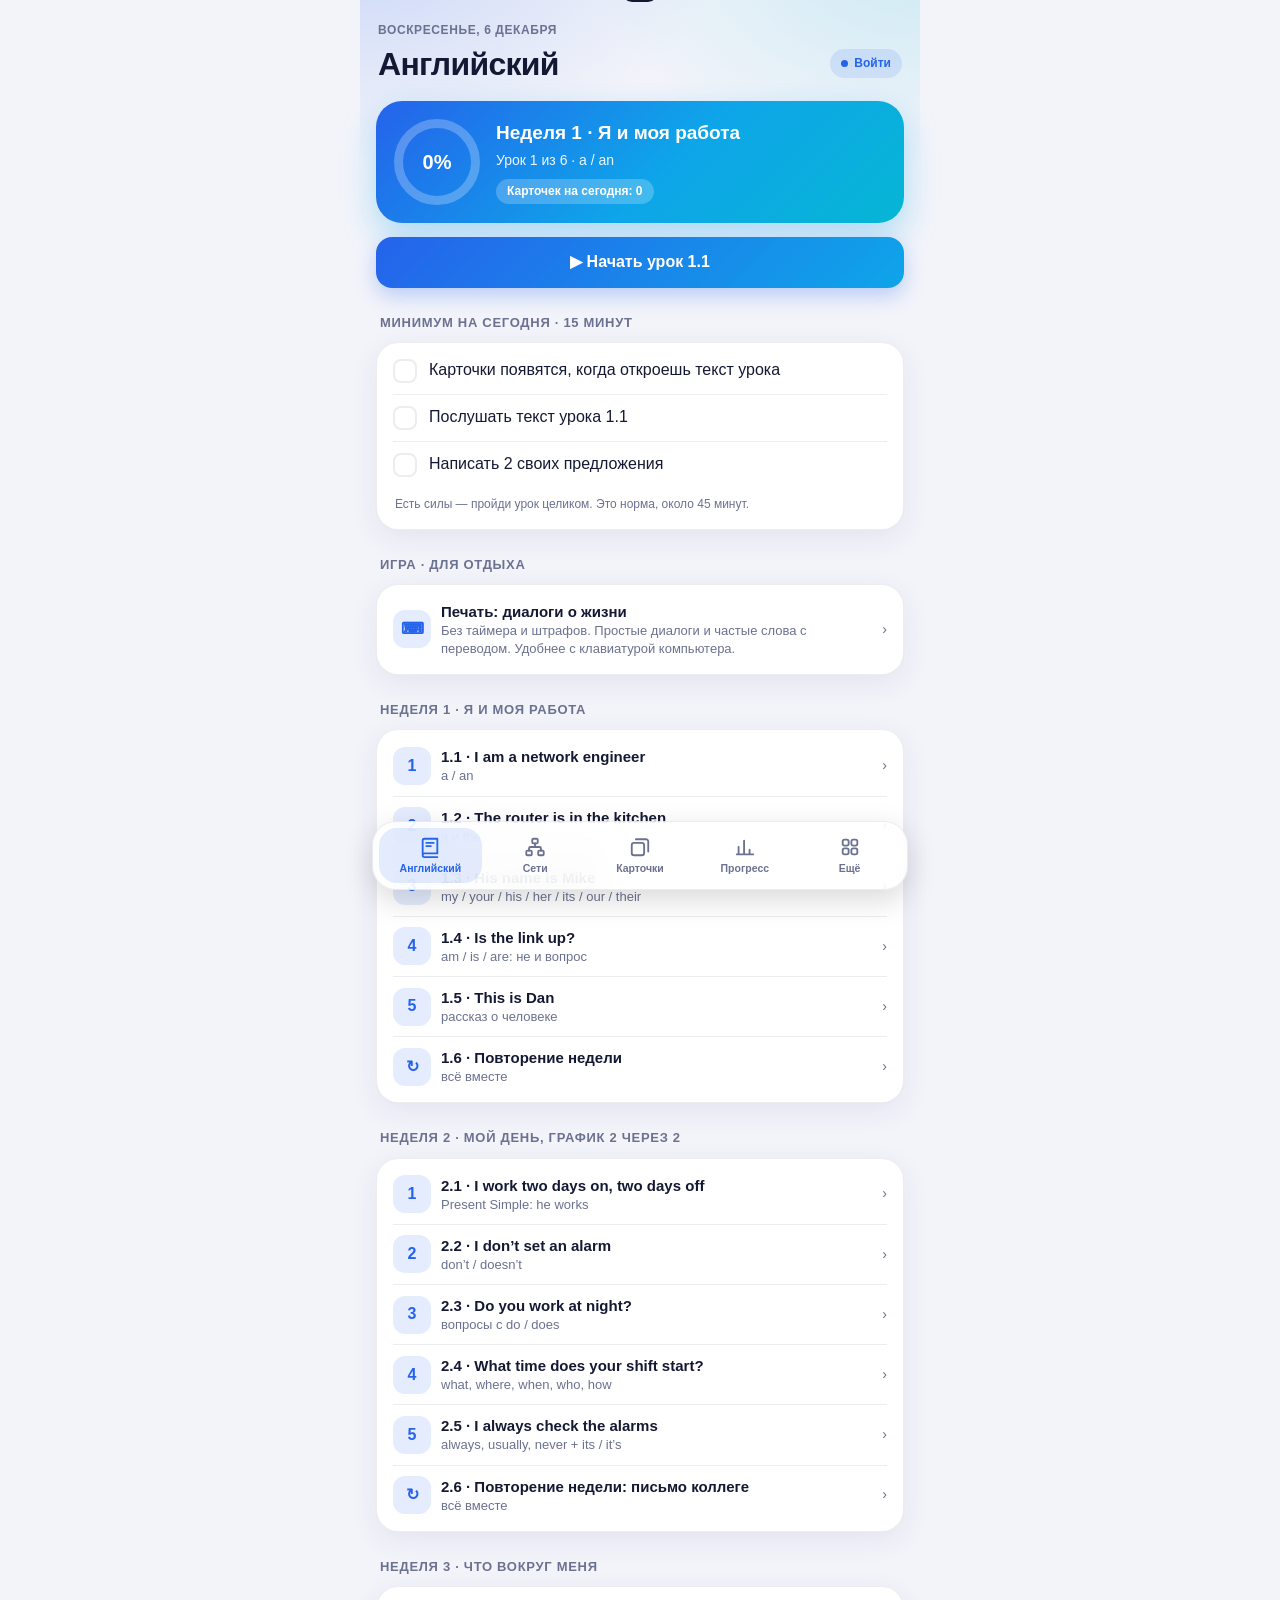
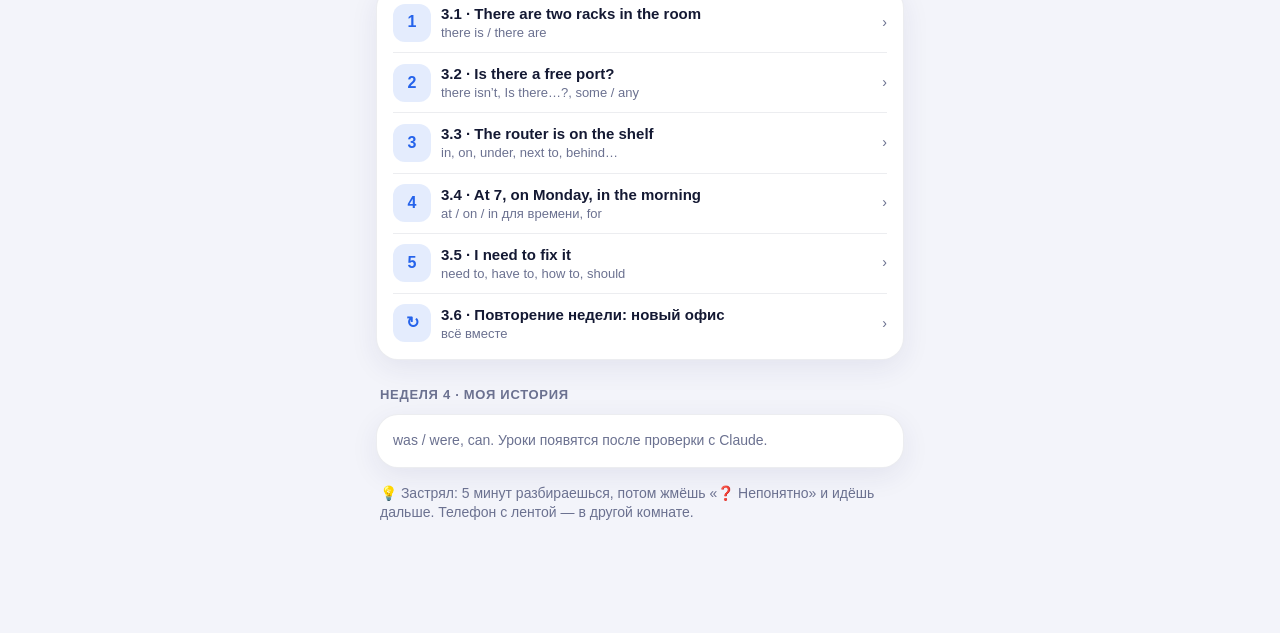
==== commit 739e6958: "Add files via upload" ====
--- a/index.html
+++ b/index.html
@@ -505,6 +505,8 @@
 (xl?mrow(A.h,`Послушать текст урока ${lnum(xl)}`,`data-a="open" data-l="${xl.id}" data-s="text"`):'')+
 (ol?mrow(A.o,'Написать 2 своих предложения',`data-a="open" data-l="${ol.id}" data-s="own"`):'')+
 '<div class="hint">Есть силы — пройди урок целиком. Это норма, около 45 минут.</div></div>';
+// игра «Печать»: не урок, просто отдых — простые диалоги о жизни и слепая печать
+h+='<h2>Игра · для отдыха</h2><div class="card"><a class="li lr" href="type.html" style="text-decoration:none;color:inherit"><div class="ico">⌨</div><div class="ht"><b>Печать: диалоги о жизни</b><small>Без таймера и штрафов. Простые диалоги и частые слова с переводом. Удобнее с клавиатурой компьютера.</small></div><span class="mu">›</span></a></div>';
 WK.forEach(W=>{const ls=EN.filter(l=>l.w==W.w);h+=`<h2>Неделя ${W.w} · ${esc(W.t)}</h2>`;
 h+=ls.length?'<div class="card">'+ls.map(lessonRow).join('')+'</div>':`<div class="card mu">${esc(W.g)}. Уроки появятся после проверки с Claude.</div>`});
 return h+'<div class="mu" style="padding:4px 4px 0">💡 Застрял: 5 минут разбираешься, потом жмёшь «❓ Непонятно» и идёшь дальше. Телефон с лентой — в другой комнате.</div>'}
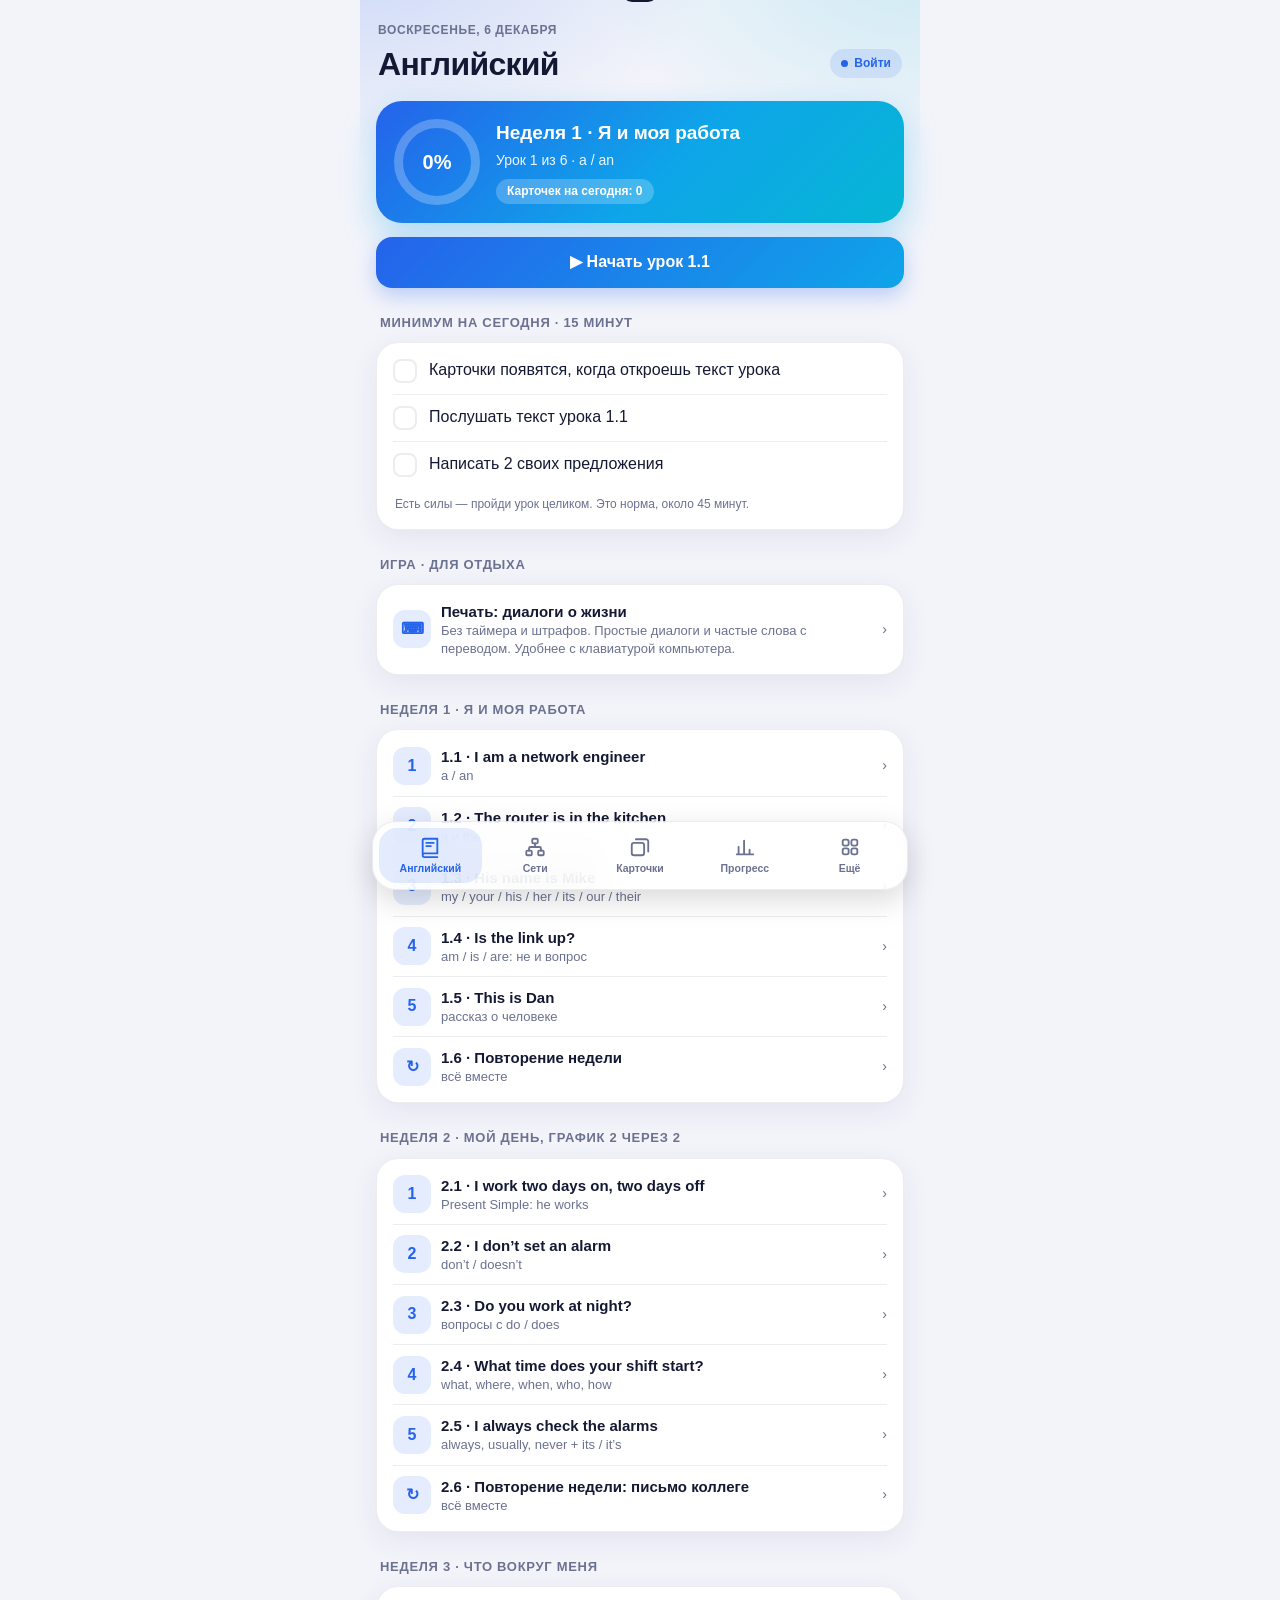
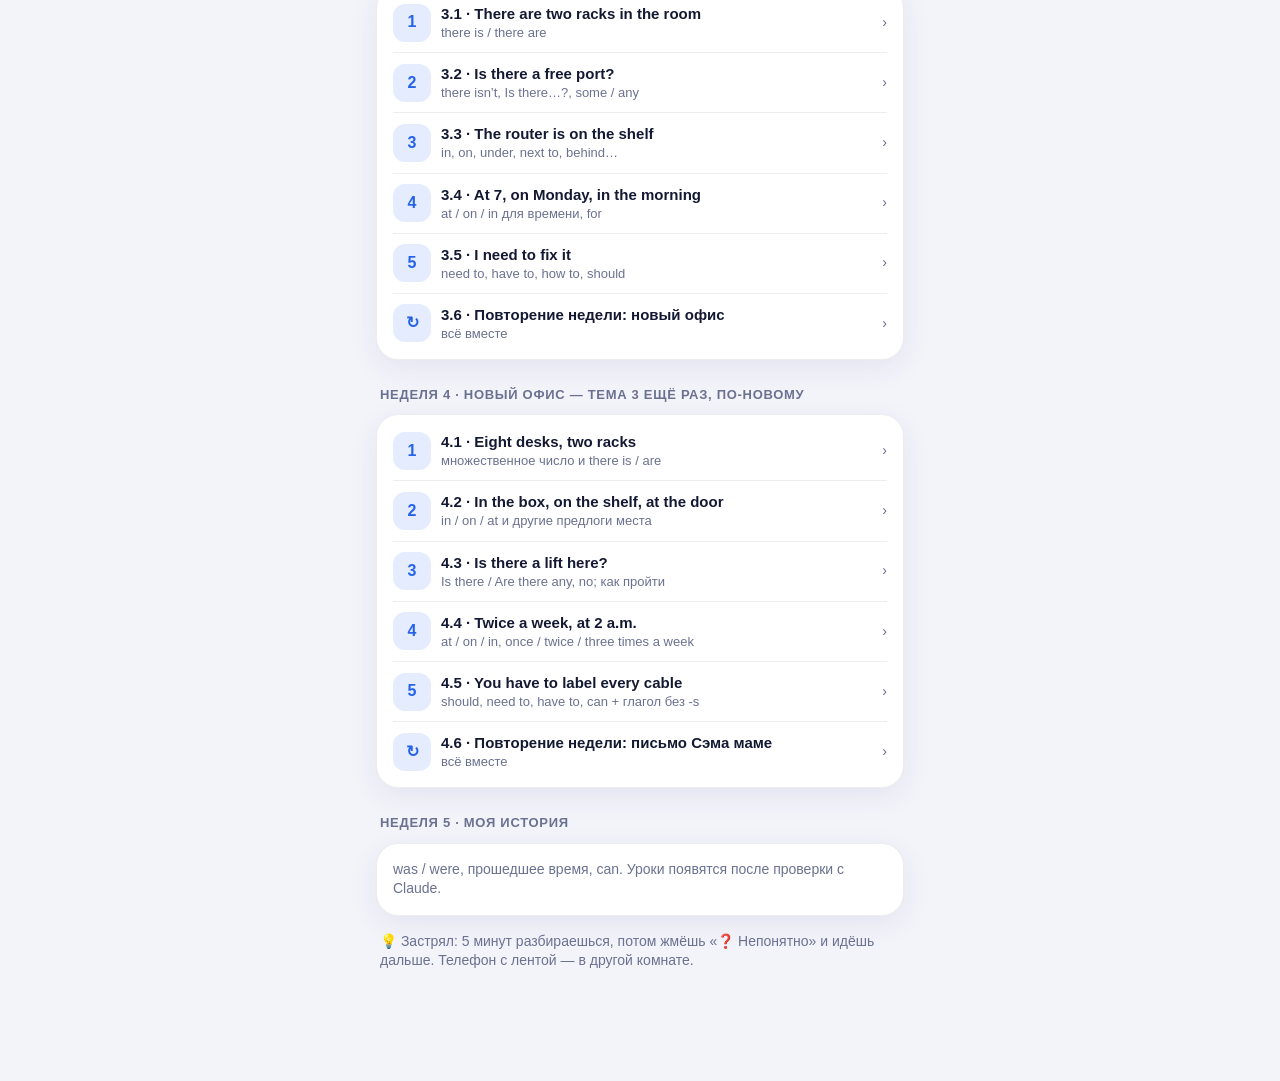
==== commit 9850c9bf: "Add files via upload" ====
--- a/index.html
+++ b/index.html
@@ -199,6 +199,7 @@
 .lvb{flex:1;height:8px;border-radius:9px;background:var(--soft);overflow:hidden}
 .lvb i{display:block;height:100%;border-radius:9px;background:var(--ac)}
 .lvr b{width:42px;text-align:right;font-size:13px;flex:none}
+.lvr.big{padding:4px 0 12px}.lvr.big span{font-weight:800}.lvr.big .lvb{height:12px}.lvr.big b{font-size:15px}
 .hn div{font-size:13px;color:var(--amt);background:rgba(245,158,11,.13);border-radius:10px;padding:7px 10px;margin:8px 0 0}
 .sn{display:flex;gap:10px;align-items:flex-start;padding:10px 0;border-top:1px solid var(--bd)}
 .sn:first-child{border-top:0;padding-top:0}
@@ -263,7 +264,7 @@
 <script src="cloud.js"></script>
 <script src="sync.js"></script>
 <script>
-const K='eng_v1',APP_V='3.0';
+const K='eng_v1',APP_V='3.1';
 const KNOW=3,BOX=[0,1,2,4,7,14,30]; // «знаю» = коробка 3+; интервалы повторения в днях по коробкам
 const EN=window.LESSONS||[],WK=window.WEEKS||[],ND=window.NET||{modules:[],lessons:[],levels:[]};
 const NL=ND.lessons||[];NL.forEach(l=>{l.s='net'});
@@ -422,7 +423,7 @@
 // ---------- подсказки при письме: его типичные ошибки ----------
 const VERBS='work|start|finish|check|watch|like|want|go|have|get|live|drink|make|fix|play|read|write|need|know|say|use|help|study|open|call|end|love|eat|sleep|run|walk';
 // слова, которые он писал с ошибкой (по отчётам)
-const SPELL={becouse:'because',bocouse:'because',becuse:'because',becaus:'because',nigth:'night',usualy:'usually',ussualy:'usually',usally:'usually',coffe:'coffee',quet:'quiet',collegs:'colleagues',collegues:'colleagues',wundefrul:'wonderful',wonderfull:'wonderful',nessesery:'necessary',neccesary:'necessary',necesary:'necessary',swith:'switch',swithes:'switches',adress:'address',neigbor:'neighbor',neigbors:'neighbors',metwork:'network',engeneer:'engineer',beatiful:'beautiful',beautifull:'beautiful',dosent:'doesn’t',freind:'friend',wich:'which'};
+const SPELL={becouse:'because',bocouse:'because',becuse:'because',becaus:'because',nigth:'night',ussually:'usually',cofee:'coffee',coffe:'coffee',mondey:'Monday',buildin:'building',officce:'office',ritchen:'kitchen',usualy:'usually',ussualy:'usually',usally:'usually',coffe:'coffee',quet:'quiet',collegs:'colleagues',collegues:'colleagues',wundefrul:'wonderful',wonderfull:'wonderful',nessesery:'necessary',neccesary:'necessary',necesary:'necessary',swith:'switch',swithes:'switches',adress:'address',neigbor:'neighbor',neigbors:'neighbors',metwork:'network',engeneer:'engineer',beatiful:'beautiful',beautifull:'beautiful',dosent:'doesn’t',freind:'friend',wich:'which'};
 const spellOf=s=>[...new Set((s.toLowerCase().match(/[a-z]+/g)||[]).filter(w=>SPELL[w]))];
 const HINTS=[
 [s=>/(^|[\s(“"])i(?=[\s'’,.!?]|$)/.test(s),'Пиши «I» с большой буквы — всегда, даже в середине предложения.'],
@@ -434,6 +435,11 @@
 [s=>/\bhow\s+(find|fix|solve|do|make|check|get|use|learn|write|say)\b/i.test(s),'Как сделать — how to + глагол: how to find.'],
 [s=>/\b(i am|i'm|i’m)\s+(very\s+|so\s+)?boring\b/i.test(s),'«I am boring» — «я скучный». «Мне скучно» — I am bored.'],
 [s=>/\bwanna\b/i.test(s),'В письме лучше want to.'],
+[s=>/\b(two|three|four|five|six|many|some)\s+(desk|monitor|wall|room|chair|switch|port|book|building|tree|day|window|friend|bike)\b/i.test(s),'После two, three, many — множественное число: two desks, many trees.'],
+[s=>/\bi'?ll\s+can\b|\bwill\s+can\b/i.test(s),'will и can вместе не ставят: «смогу» — I can или I will be able to.'],
+[s=>/\bi'am\b/i.test(s),'Или I am, или I\'m — но не I\'am.'],
+[s=>/\benglish\b/.test(s),'Названия языков пишутся с большой буквы: English, Russian.'],
+[s=>/\bshould\s+\w+s\b/i.test(s)&&!/\bshould\s+(always|also|this|its|is|was|has|does|goes)\b/i.test(s),'После should глагол без -s: you should write.'],
 [s=>/\bat\s+(my\s+)?days?\s+off\b/i.test(s),'Дни — с on: on my days off.'],
 [s=>/\bon\s+\d{1,2}(?!\s*(st|nd|rd|th|jan|feb|mar|apr|may|jun|jul|aug|sep|oct|nov|dec))\b/i.test(s),'Время по часам — at: at 7. Срок — for: for 3 years.'],
 [s=>/\bon\s+(the\s+)?chat\b/i.test(s),'В чате — in the chat.'],
@@ -709,6 +715,12 @@
 h+='<button class="btn" data-a="rep">Составить отчёт для Claude</button><textarea class="in mono" id="io" rows="5" placeholder="Здесь появится отчёт по английскому и сетям. Он сразу копируется: вставь его в чат с Claude."></textarea>';
 h+=`<h2>Английский</h2><div class="hero wrap">${wring(pct(ok,tot))}<div class="info"><b>Точность заданий</b><p>По первой попытке в пройденных уроках.</p></div>`+
 `<div class="stats"><div><small>Уроков</small><b>${EN.filter(l=>pr(l.id).done).length}</b></div><div><small>Слов знаю</small><b>${C.kn}</b></div><div><small>Слов всего</small><b>${C.all}</b></div></div></div>`;
+// оценка уровня от Claude (window.EN_LEVEL в lessons.js) — меняется только после проверки по отчёту
+const EL=window.EN_LEVEL;
+if(EL)h+=`<div class="card"><b>Путь к ${esc(EL.target)} · оценка Claude</b><div class="mu" style="margin:2px 0 10px">от ${fmtD(EL.date)}. Меняется после каждой проверки — по тому, что видно в заданиях и твоих текстах, а не по числу пройденных уроков.</div>`+
+`<div class="lvr big"><span>Всего до ${esc(EL.target)}</span><div class="lvb"><i style="width:${EL.total}%"></i></div><b>${EL.total}%</b></div>`+
+EL.skills.map(x=>`<div class="lvr"><span>${esc(x.t)}</span><div class="lvb"><i style="width:${x.v||0}%"></i></div><b>${x.v==null?'—':x.v+'%'}</b></div>${x.n?`<div class="hint" style="margin:-2px 0 6px">${esc(x.n)}</div>`:''}`).join('')+
+(EL.note?`<div class="note in" style="margin:10px 0 0">${esc(EL.note)}</div>`:'')+'</div>';
 h+='<div class="card"><b>Когда переходить дальше</b>'+[[C.kn>=200,`Около 200 слов «знаю» — сейчас ${C.kn}`],[0,'Проверка с Claude на 80% и выше две недели подряд'],[0,'8–10 предложений о себе без переводчика'],[0,'Незнакомый текст A2 понятен примерно на 70%']].map(x=>`<div class="st ${x[0]?'d':''}"><b>${x[0]?'✓':''}</b><span>${x[1]}</span></div>`).join('')+'<div class="hint">Последние три пункта проверяет Claude в чате.</div></div>';
 const SB=subOf(),G=sdsm();
 h+=`<h2>Сети</h2><div class="card"><div class="kp"><div><small>Курс сегодня</small><b>${G.min} мин</b></div><div><small>Уроки L2</small><b>${ntot?pct(nok,ntot)+'%':'—'}</b></div><div><small>Подсети</small><b>${SB.n?pct(SB.ok,SB.n)+'%':'—'}</b></div></div><div class="hint">Главы, тесты и лабы курса — в самом курсе, там же «Отчёт наставнику».</div></div>`;
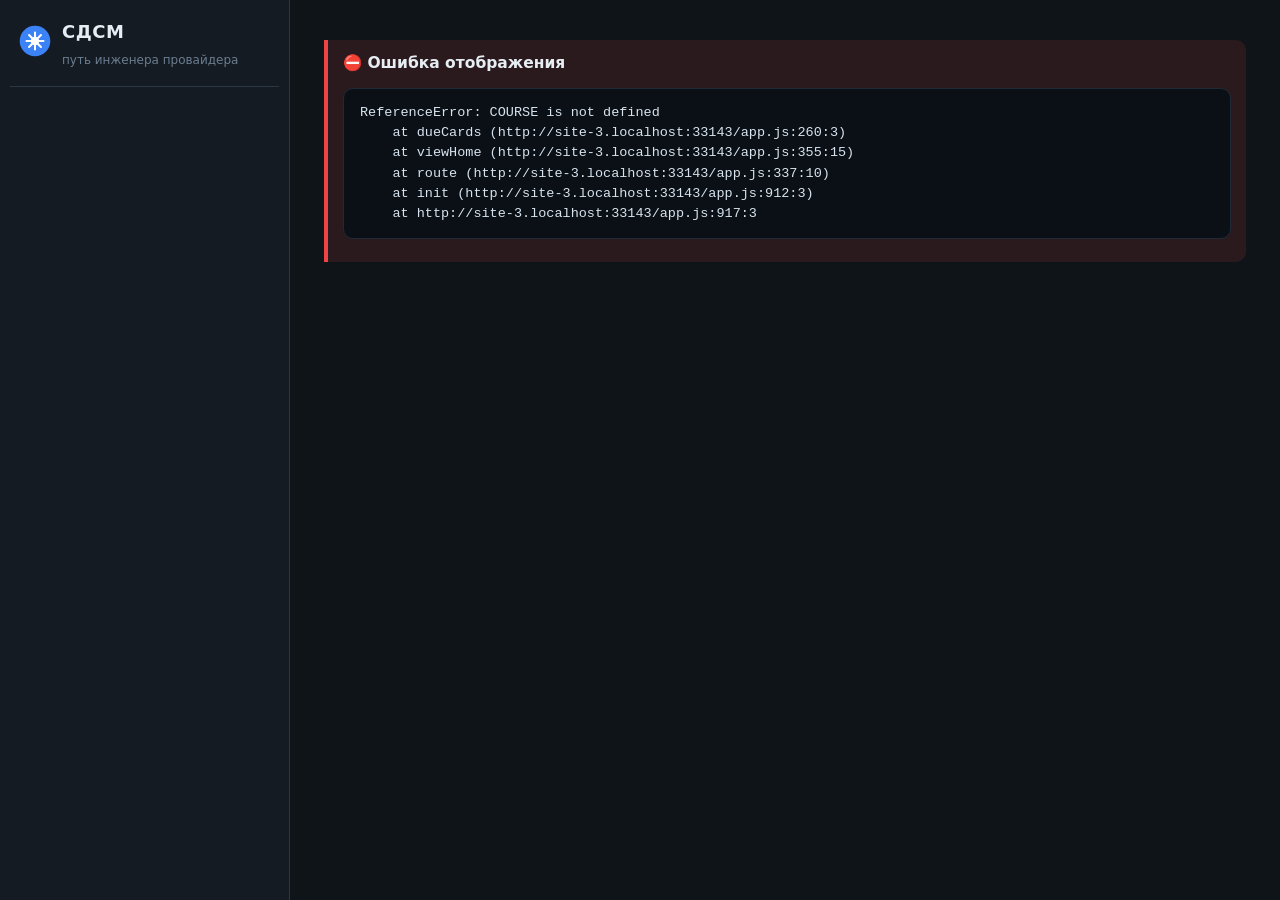
==== commit 665b74c4: "Add files via upload" ====
--- a/index.html
+++ b/index.html
@@ -1,883 +1,70 @@
-<!DOCTYPE html>
-<html lang="ru"><head><meta charset="utf-8">
+<!doctype html>
+<html lang="ru">
+<head>
+<meta charset="utf-8">
 <meta name="viewport" content="width=device-width, initial-scale=1, viewport-fit=cover">
+<meta name="theme-color" content="#0f1419">
 <meta name="apple-mobile-web-app-capable" content="yes">
-<meta name="mobile-web-app-capable" content="yes">
-<meta name="apple-mobile-web-app-status-bar-style" content="black-translucent">
-<meta name="apple-mobile-web-app-title" content="English">
-<meta name="theme-color" content="#f3f4fa">
-<link rel="manifest" href="manifest.webmanifest">
-<link rel="apple-touch-icon" href="icon-180.png">
-<title>English</title>
-<style>
-:root{--bg:#f3f4fa;--card:#fff;--soft:#eceef7;--tx:#141933;--mu:#6b7190;--bd:rgba(20,25,70,.08);--sh:0 8px 28px rgba(35,40,100,.08);--ac:#2563eb;--at:rgba(37,99,235,.12);--ok:#059669;--okt:rgba(16,185,129,.14);--wr:#e11d48;--wrt:rgba(244,63,94,.12);--amt:#b45309;--nav:rgba(255,255,255,.82);color-scheme:light}
-@media (prefers-color-scheme:dark){:root:not([data-theme="light"]){--bg:#0b0d17;--card:#151929;--soft:#1f2438;--tx:#eef0fb;--mu:#8a90ad;--bd:rgba(255,255,255,.07);--sh:0 8px 28px rgba(0,0,0,.35);--ac:#60a5fa;--at:rgba(96,165,250,.14);--ok:#34d399;--okt:rgba(52,211,153,.14);--wr:#fb7185;--wrt:rgba(251,113,133,.14);--amt:#fbbf24;--nav:rgba(21,25,41,.82);color-scheme:dark}}
-:root[data-theme="dark"]{--bg:#0b0d17;--card:#151929;--soft:#1f2438;--tx:#eef0fb;--mu:#8a90ad;--bd:rgba(255,255,255,.07);--sh:0 8px 28px rgba(0,0,0,.35);--ac:#60a5fa;--at:rgba(96,165,250,.14);--ok:#34d399;--okt:rgba(52,211,153,.14);--wr:#fb7185;--wrt:rgba(251,113,133,.14);--amt:#fbbf24;--nav:rgba(21,25,41,.82);color-scheme:dark}
-*{box-sizing:border-box;-webkit-tap-highlight-color:transparent}
-html{background:var(--bg)}
-body{margin:0 auto;max-width:560px;min-height:100vh;color:var(--tx);font:16px/1.4 -apple-system,BlinkMacSystemFont,"SF Pro Text","Segoe UI",Roboto,sans-serif;padding:calc(env(safe-area-inset-top,0px) + 14px) 16px calc(env(safe-area-inset-bottom,0px) + 110px);background:radial-gradient(520px 320px at 0% -60px,rgba(37,99,235,.2),transparent 70%),radial-gradient(480px 300px at 100% -40px,rgba(6,182,212,.16),transparent 70%),var(--bg);background-repeat:no-repeat}
-button{font:inherit;color:inherit;cursor:pointer}
-.top{margin:4px 2px 14px}
-.top small{color:var(--mu);font-weight:700;text-transform:uppercase;letter-spacing:.6px;font-size:12px}
-h1{font-size:32px;margin:2px 0 0;letter-spacing:-.7px;font-weight:800}
-h1.h1s{font-size:26px;letter-spacing:-.4px}
-.th{display:flex;align-items:center;justify-content:space-between;gap:10px}
-.spill{flex:none;border:0;border-radius:99px;padding:6px 11px;font-size:12px;font-weight:800;background:var(--soft);color:var(--mu);white-space:nowrap;display:flex;align-items:center;gap:6px}
-.spill::before{content:'';width:7px;height:7px;border-radius:50%;background:currentColor}
-.spill.s-ok{background:var(--okt);color:var(--ok)}
-.spill.s-net{background:rgba(245,158,11,.15);color:var(--amt)}
-.spill.s-err{background:var(--wrt);color:var(--wr)}
-.spill.s-out{background:var(--at);color:var(--ac)}
-.mrow{display:flex;justify-content:space-between;align-items:center;gap:10px}
-.row2{display:flex;gap:8px}
-.row2>*{flex:1;min-width:0}
-a.btn{text-align:center;text-decoration:none}
-h2{font-size:13px;text-transform:uppercase;letter-spacing:.7px;color:var(--mu);margin:26px 4px 10px;font-weight:800}
-.mu{color:var(--mu);font-size:14px}
-.card{background:var(--card);border-radius:22px;padding:16px;margin:0 0 12px;box-shadow:var(--sh);border:1px solid var(--bd)}
-.hero{background:linear-gradient(135deg,#2563eb 0%,#0ea5e9 55%,#06b6d4 100%);color:#fff;border-radius:26px;padding:18px;display:flex;gap:16px;align-items:center;box-shadow:0 14px 34px rgba(14,165,233,.32);margin-bottom:14px}
-.hero.nt{background:linear-gradient(135deg,#0f766e 0%,#0d9488 50%,#22c55e 100%);box-shadow:0 14px 34px rgba(13,148,136,.32)}
-.hero.wrap{flex-wrap:wrap}
-.hero .info{flex:1;min-width:0}
-.hero b{font-size:19px;display:block}
-.hero p{margin:4px 0 0;opacity:.92;font-size:14px}
-.chip{display:inline-block;background:rgba(255,255,255,.22);padding:4px 11px;border-radius:99px;font-size:12px;font-weight:800;margin-top:9px}
-.stats{display:flex;gap:8px;width:100%}
-.stats div{flex:1;background:rgba(255,255,255,.18);border-radius:14px;padding:9px 10px;min-width:0}
-.stats small{display:block;opacity:.85;font-size:12px}
-.stats b{font-size:16px}
-.kp{display:flex;gap:8px;margin:0 0 4px}
-.kp div{flex:1;background:var(--soft);border-radius:14px;padding:9px 10px;min-width:0}
-.kp small{display:block;color:var(--mu);font-size:12px}
-.kp b{font-size:17px}
-.ring{position:relative;flex:none}
-.ring svg{display:block;transform:rotate(-90deg)}
-.ring span{position:absolute;inset:0;display:flex;align-items:center;justify-content:center;font-weight:800}
-.seg{display:flex;background:var(--soft);border-radius:14px;padding:4px;gap:4px;margin:0 0 12px}
-.seg button{flex:1;border:0;background:none;padding:9px 2px;border-radius:10px;font-weight:700;color:var(--mu);font-size:14px;min-width:0}
-.seg button.on{background:var(--card);color:var(--tx);box-shadow:0 2px 8px rgba(0,0,0,.1)}
-.note{display:block;width:100%;border:0;text-align:left;border-radius:18px;padding:12px 14px;margin:0 0 12px;font-size:14px;font-weight:600}
-.note.am{background:rgba(245,158,11,.15);color:var(--amt)}
-.note.in{background:var(--at);color:var(--ac)}
-.gh{display:flex;gap:14px;align-items:center}
-.gh .t{flex:1;min-width:0;font-weight:700}
-.gh .mu{font-weight:500;margin-top:2px}
-.st{display:flex;gap:12px;align-items:flex-start;padding:11px 0;border:0;border-top:1px solid var(--bd);width:100%;background:none;text-align:left}
-.card>.st:first-child{border-top:0;padding-top:0}
-.st b{flex:none;width:24px;height:24px;border-radius:8px;border:2px solid var(--bd);display:flex;align-items:center;justify-content:center;font-size:13px;color:#fff}
-.st.d b{background:var(--ok);border-color:var(--ok)}
-.st.d span{color:var(--mu)}
-.ib{border:0;background:var(--soft);color:var(--mu);width:34px;height:34px;border-radius:11px;font-size:15px;flex:none;font-weight:700}
-.btn{display:block;width:100%;padding:14px;border-radius:16px;border:0;background:linear-gradient(135deg,#2563eb,#0ea5e9);color:#fff;font-weight:700;margin:0 0 10px;box-shadow:0 8px 20px rgba(37,99,235,.28);transition:transform .1s}
-.btn:active{transform:scale(.98)}
-.btn:disabled{opacity:.45}
-.btn.g{background:var(--soft);color:var(--ac);box-shadow:none}
-.btn.r{background:var(--wrt);color:var(--wr);box-shadow:none}
-.li{display:flex;align-items:center;gap:10px;padding:10px 0;border-top:1px solid var(--bd)}
-.li:first-child{border-top:0;padding-top:0}
-.li:last-child{padding-bottom:0}
-.lr{width:100%;border-left:0;border-right:0;border-bottom:0;background:none;text-align:left}
-.ico{width:38px;height:38px;border-radius:12px;background:var(--at);color:var(--ac);display:flex;align-items:center;justify-content:center;font-weight:800;flex:none}
-.ico.dn{background:var(--ok);color:#fff}
-.ht{flex:1;min-width:0}
-.ht b{display:block;font-size:15px}
-.ht small{display:block;color:var(--mu);font-size:13px}
-.plain{border:0;background:none;text-align:left;padding:0}
-.in{width:100%;border-radius:14px;border:1px solid var(--bd);background:var(--soft);color:var(--tx);padding:12px;font:16px/1.4 -apple-system,BlinkMacSystemFont,"Segoe UI",Roboto,sans-serif}
-.in.okb{border-color:var(--ok);background:var(--okt)}
-.in.nob{border-color:var(--wr);background:var(--wrt)}
-textarea.mono{font:13px/1.4 ui-monospace,Menlo,monospace;margin-top:4px}
-.hint{font-size:12px;color:var(--mu);margin:8px 2px 0}
-.sb{display:flex;gap:10px;margin-top:14px}
-.sb .btn{margin:0}
-.lh{display:flex;justify-content:space-between;align-items:center;margin:0 0 4px}
-.back{border:0;background:none;color:var(--ac);font-weight:700;padding:6px 0}
-.qb{border:0;background:var(--soft);color:var(--mu);font-weight:700;font-size:13px;padding:7px 12px;border-radius:99px}
-.rule p{margin:0 0 10px}.rule p:last-child{margin:0}
-.rule b{color:var(--ac)}
-.rule ol,.rule ul{margin:0 0 10px;padding-left:20px}
-.rule li{margin:0 0 6px}
-.rule>*:last-child{margin-bottom:0}
-pre{background:var(--soft);border-radius:12px;padding:10px 12px;font:12px/1.45 ui-monospace,Menlo,Consolas,monospace;overflow-x:auto;margin:8px 0 10px;white-space:pre;-webkit-overflow-scrolling:touch;color:var(--tx)}
-code{font:13px ui-monospace,Menlo,Consolas,monospace;background:var(--soft);padding:1px 5px;border-radius:6px;overflow-wrap:anywhere}
-.t{width:100%;border-collapse:collapse;font-size:14px;margin:6px 0 12px}
-.t th,.t td{border-top:1px solid var(--bd);padding:7px 6px;text-align:left;vertical-align:top}
-.t th{color:var(--mu);font-size:12px;text-transform:uppercase;letter-spacing:.4px;border-top:0}
-.t td:first-child,.t th:first-child{padding-left:0}
-.frame{display:flex;flex-wrap:wrap;gap:4px;margin:10px 0 12px;font-size:12px;font-weight:700;text-align:center;line-height:1.25}
-.frame span{flex:1 1 28%;background:var(--at);color:var(--ac);border-radius:8px;padding:8px 3px;min-width:0}
-.frame span.w{flex:1 1 60%}
-@media (min-width:480px){.frame{flex-wrap:nowrap}.frame span{flex:1}.frame span.w{flex:1.7}}
-.frame small{display:block;font-weight:500;color:var(--mu);font-size:10px;margin-top:3px}
-/* главы СДСМ и книжный текст */
-.book p{line-height:1.62;font-size:16.5px}
-.book h3,.rule h3{font-size:18px;margin:20px 0 8px;letter-spacing:-.2px}
-.book>h3:first-child,.rule>h3:first-child{margin-top:0}
-h3.bh{font-size:21px;font-weight:800;margin:28px 4px 12px;letter-spacing:-.3px;line-height:1.25;scroll-margin-top:16px}
-.an{background:rgba(124,58,237,.09);border-radius:14px;padding:12px 14px;margin:12px 0;font-size:15.5px;line-height:1.55}
-.an>b:first-child{display:block;color:#7c3aed;margin-bottom:4px}
-.an>b:first-child::before{content:"🧩 "}
-:root[data-theme="dark"] .an>b:first-child{color:#a78bfa}
-@media (prefers-color-scheme:dark){:root:not([data-theme="light"]) .an>b:first-child{color:#a78bfa}}
-.callout{border-left:3px solid var(--ac);background:var(--at);border-radius:0 12px 12px 0;padding:10px 12px;margin:12px 0;font-size:15px;line-height:1.5}
-.callout>b:first-child{display:block;margin-bottom:4px;color:var(--tx)}
-.callout.pro{border-color:#0d9488;background:rgba(13,148,136,.1)}.callout.pro>b:first-child::before{content:"🏢 "}
-.callout.warn{border-color:#d97706;background:rgba(245,158,11,.12)}.callout.warn>b:first-child::before{content:"⚠️ "}
-.callout.bad{border-color:var(--wr);background:var(--wrt)}.callout.bad>b:first-child::before{content:"⛔ "}
-.callout.ok{border-color:var(--ok);background:var(--okt)}.callout.ok>b:first-child::before{content:"✅ "}
-.callout.info>b:first-child::before{content:"💡 "}
-.callout ol,.callout ul{margin:6px 0 0;padding-left:20px}
-.rule table{width:100%;border-collapse:collapse;font-size:14px;margin:8px 0 12px}
-.rule th,.rule td{border-top:1px solid var(--bd);padding:7px 5px;text-align:left;vertical-align:top;overflow-wrap:anywhere}
-.rule th{color:var(--mu);font-size:12px;border-top:0}
-.rule th:first-child,.rule td:first-child{padding-left:0}
-.vs{display:grid;grid-template-columns:1fr;gap:10px;margin:10px 0}
-.vs>div{background:var(--soft);border-radius:12px;padding:10px 12px;font-size:15px}
-@media (min-width:480px){.vs{grid-template-columns:1fr 1fr}}
-.steps{counter-reset:s;list-style:none;padding-left:0!important}
-.steps>li{counter-increment:s;position:relative;padding-left:36px;margin:10px 0!important}
-.steps>li::before{content:counter(s);position:absolute;left:0;top:1px;width:26px;height:26px;border-radius:50%;background:var(--at);color:var(--ac);font-weight:800;font-size:13px;display:flex;align-items:center;justify-content:center}
-.kbd{font:12px ui-monospace,Menlo,Consolas,monospace;border:1px solid var(--bd);border-bottom-width:2px;border-radius:5px;padding:0 5px;background:var(--soft)}
-mark{background:rgba(245,158,11,.3);color:inherit;border-radius:3px;padding:0 1px}
-.muted{color:var(--mu)}
-.pkt{display:flex;margin:12px 0;border-radius:8px;overflow:hidden;font-size:11px;text-align:center;line-height:1.25}
-.pkt>span{padding:7px 3px;border-right:1px solid rgba(0,0,0,.25);color:#fff;display:flex;flex-direction:column;justify-content:center;min-width:0;overflow-wrap:anywhere}
-.pkt>span small{opacity:.85;font-size:10px}
-.pkt .l2{background:#2563eb}.pkt .l3{background:#16a34a}.pkt .l4{background:#d97706}.pkt .l7{background:#7c3aed}.pkt .tg{background:#db2777}.pkt .lb{background:#0891b2}.pkt .fcs{background:#475569}
-.toc{margin:8px 0 0;padding-left:22px}.toc li{margin:0 0 6px}
-.lk{color:var(--ac);font-weight:600;text-align:left}
-.cg{font-size:12px;font-weight:800;text-transform:uppercase;letter-spacing:.5px;color:var(--mu);margin:14px 0 4px}
-.cg:first-child{margin-top:0}
-.cmd pre{margin:2px 0 4px}
-.kk{margin:4px 0 0;padding-left:20px}
-.li.off{opacity:.5}
-/* схемы в книге (inline SVG): цвета из темы, подписи — классы */
-.dg{margin:14px 0 16px}
-.dg svg{display:block;width:100%;height:auto;overflow:visible}
-.dg figcaption{font-size:13px;color:var(--mu);margin-top:8px;line-height:1.45}
-.dg .bx{fill:var(--card);stroke:var(--mu);stroke-width:1.5}
-.dg .bx2{fill:var(--soft)}
-.dg .bxd{fill:none;stroke:var(--mu);stroke-width:1.5;stroke-dasharray:5 4}
-.dg .tx{fill:var(--tx);font:700 12px -apple-system,"Segoe UI",Roboto,sans-serif}
-.dg .sm{fill:var(--mu);font:500 10.5px -apple-system,"Segoe UI",Roboto,sans-serif}
-.dg .ln{stroke:var(--mu);stroke-width:2;fill:none}
-.dg .tk{stroke:var(--tx);stroke-width:4;fill:none}
-.dg .lr{stroke:#e11d48;stroke-width:2.2;fill:none}
-.dg .env{fill:#fff;stroke:#475569;stroke-width:1.2}
-.dg .envl{fill:none;stroke:#475569;stroke-width:1.2}
-.dg .pp{fill:rgba(37,99,235,.16);stroke:#2563eb;stroke-width:1.5}
-.dg .b{fill:#2563eb}.dg .g{fill:#16a34a}.dg .o{fill:#d97706}.dg .gr{fill:#64748b}.dg .rr{fill:#e11d48}
-.dg .wt{fill:#fff;font:700 7.5px -apple-system,"Segoe UI",Roboto,sans-serif}
-.dg .wt2{fill:#fff;font:700 9px -apple-system,"Segoe UI",Roboto,sans-serif}
-.dg .am{fill:var(--mu)}.dg .amr{fill:#e11d48}
-.dg .bt{fill:#2563eb}.dg .rd{fill:#e11d48}.dg .gn{fill:#16a34a}.dg .og{fill:#d97706}
-:root[data-theme="dark"] .dg .bt{fill:#60a5fa}:root[data-theme="dark"] .dg .rd{fill:#fb7185}:root[data-theme="dark"] .dg .gn{fill:#4ade80}
-@media (prefers-color-scheme:dark){:root:not([data-theme="light"]) .dg .bt{fill:#60a5fa}:root:not([data-theme="light"]) .dg .rd{fill:#fb7185}:root:not([data-theme="light"]) .dg .gn{fill:#4ade80}}
-details.chk{background:var(--soft);border-radius:12px;padding:10px 12px;margin:8px 0}
-details.chk summary{color:var(--tx);font-weight:600;line-height:1.4}
-details.chk p{margin:8px 0 0}
-.opt.sel{border-color:var(--ac);background:var(--at)}
-.isp{border-left:3px solid var(--ac);background:var(--at);border-radius:0 12px 12px 0;padding:10px 12px;margin:10px 0;font-size:15px}
-details summary{cursor:pointer;font-weight:700;color:var(--ac);list-style-position:inside}
-details.dp[open] summary{margin-bottom:12px}
-.lt details{margin-top:8px;font-size:14px}
-.lt details[open] summary{margin-bottom:6px}
-.cmd{padding:9px 0;border-top:1px solid var(--bd)}
-.cmd:first-child{border-top:0;padding-top:0}
-.cmd:last-child{padding-bottom:0}
-.cmd code{display:inline-block;margin-bottom:3px}
-.cp{border:0;background:var(--at);color:var(--ac);font-size:12px;font-weight:700;padding:5px 10px;border-radius:99px;margin:-4px 0 4px}
-.ls{display:flex;gap:12px;padding:12px 0;border-top:1px solid var(--bd)}
-.ls:first-child{border-top:0;padding-top:0}
-.ls:last-child{padding-bottom:0}
-.ck{flex:none;width:32px;height:32px;border-radius:10px;border:2px solid var(--bd);background:none;font-weight:800;color:var(--mu);font-size:13px}
-.ls.d .ck{background:var(--ok);border-color:var(--ok);color:#fff}
-.ls.d .lt>div:first-child{color:var(--mu)}
-.lt{flex:1;min-width:0}
-.lvr{display:flex;align-items:center;gap:10px;padding:6px 0}
-.lvr span{width:132px;flex:none;font-size:14px;font-weight:600}
-.lvb{flex:1;height:8px;border-radius:9px;background:var(--soft);overflow:hidden}
-.lvb i{display:block;height:100%;border-radius:9px;background:var(--ac)}
-.lvr b{width:42px;text-align:right;font-size:13px;flex:none}
-.lvr.big{padding:4px 0 12px}.lvr.big span{font-weight:800}.lvr.big .lvb{height:12px}.lvr.big b{font-size:15px}
-.hn div{font-size:13px;color:var(--amt);background:rgba(245,158,11,.13);border-radius:10px;padding:7px 10px;margin:8px 0 0}
-.sn{display:flex;gap:10px;align-items:flex-start;padding:10px 0;border-top:1px solid var(--bd)}
-.sn:first-child{border-top:0;padding-top:0}
-.sn:last-child{padding-bottom:0}
-.sn .en{flex:1;min-width:0;font-size:17px;line-height:1.45;transition:color .2s,filter .3s}
-.sn .tr{display:block;color:var(--mu);font-size:14px;margin-top:2px}
-.sn.pl .en{color:var(--ac)}
-.blur .en{filter:blur(6px);-webkit-user-select:none;user-select:none}
-.say{border:0;background:var(--at);color:var(--ac);width:36px;height:36px;border-radius:11px;flex:none;font-size:15px}
-.bar{height:8px;border-radius:9px;background:var(--soft);overflow:hidden;margin:0 0 12px}
-.bar i{display:block;height:100%;background:var(--ac);border-radius:9px;transition:width .3s}
-.q{font-size:19px;font-weight:700;margin:4px 0 14px;line-height:1.45}
-.gap{display:inline-block;min-width:56px;border-bottom:2px solid var(--ac);text-align:center;color:var(--ac);padding:0 4px}
-.opt{display:block;width:100%;text-align:left;padding:13px 14px;border-radius:14px;border:2px solid transparent;background:var(--soft);margin:0 0 8px;font-weight:600}
-.opt:disabled{color:var(--tx);opacity:1}
-.opt.ok{border-color:var(--ok);background:var(--okt)}
-.opt.no{border-color:var(--wr);background:var(--wrt)}
-.ans{min-height:56px;border-bottom:2px dashed var(--bd);margin:0 0 12px;padding:0 0 4px}
-.tok{display:inline-block;border:0;background:var(--soft);padding:9px 12px;border-radius:12px;margin:0 6px 8px 0;font-weight:600;font-size:16px}
-.ans .tok{background:var(--at);color:var(--ac)}
-.end{font-weight:700;font-size:18px}
-.fb{border-radius:16px;padding:12px 14px;margin:0 0 12px;font-weight:700;font-size:15px}
-.fb.ok{background:var(--okt);color:var(--ok)}
-.fb.no{background:var(--wrt);color:var(--wr)}
-.fe{font-weight:500;color:var(--tx);margin-top:6px}
-.fc{text-align:center;padding:30px 16px}
-.fc .w{font-size:30px;font-weight:800;letter-spacing:-.5px;margin:8px 0 12px;overflow-wrap:anywhere}
-.fc .w.s{font-size:20px;letter-spacing:0;line-height:1.35}
-.fc .a{font-size:21px;font-weight:600;margin:14px 0 12px;color:var(--ac);overflow-wrap:anywhere}
-.fc .a.s{font-size:16px;line-height:1.45;text-align:left}
-.fc .say{margin:0 auto;display:block}
-.three{display:flex;gap:8px}
-.three .btn{margin:0;padding:14px 4px;font-size:15px}
-.pre{white-space:pre-wrap}
-.big{font:700 24px ui-monospace,Menlo,Consolas,monospace;text-align:center;margin:6px 0 14px;overflow-wrap:anywhere}
-.tf{display:grid;grid-template-columns:auto 1fr;gap:8px 12px;align-items:start}
-.tf label{font-size:14px;font-weight:600;color:var(--mu);padding-top:12px}
-.cv{font-size:13px;color:var(--ok);font-weight:700;margin-top:4px}
-nav{position:fixed;left:50%;transform:translateX(-50%);bottom:calc(env(safe-area-inset-bottom,0px) + 10px);width:calc(100% - 24px);max-width:536px;display:flex;gap:2px;background:var(--nav);-webkit-backdrop-filter:blur(20px) saturate(1.6);backdrop-filter:blur(20px) saturate(1.6);border:1px solid var(--bd);border-radius:24px;padding:6px;box-shadow:0 10px 30px rgba(0,0,0,.15);z-index:5}
-nav button{flex:1;min-width:0;border:0;background:none;padding:8px 1px 7px;border-radius:18px;font-size:10.5px;font-weight:700;color:var(--mu);display:flex;flex-direction:column;align-items:center;gap:3px;white-space:nowrap}
-nav svg{width:22px;height:22px}
-nav button.on{color:var(--ac);background:var(--at)}
-#sh{position:fixed;inset:0;z-index:10;display:none}
-#sh.open{display:block}
-#sh .ov{position:absolute;inset:0;background:rgba(5,8,20,.5);animation:fd .2s}
-#sh .pn{position:absolute;left:0;right:0;bottom:0;max-width:560px;margin:0 auto;background:var(--card);border-radius:26px 26px 0 0;padding:10px 18px calc(env(safe-area-inset-bottom,0px) + 18px);max-height:90vh;overflow-y:auto;animation:up .28s cubic-bezier(.2,.8,.2,1)}
-.grab{width:40px;height:5px;border-radius:9px;background:var(--mu);opacity:.35;margin:0 auto 12px}
-#sh h3{margin:0 0 4px;font-size:21px}
-#toast{position:fixed;left:50%;top:calc(env(safe-area-inset-top,0px) + 12px);transform:translate(-50%,-150%);background:var(--tx);color:var(--bg);padding:10px 18px;border-radius:99px;font-weight:700;font-size:14px;z-index:20;transition:transform .3s;width:max-content;max-width:calc(100vw - 32px);text-align:center}
-#toast.on{transform:translate(-50%,0)}
-@keyframes up{from{transform:translateY(100%)}}
-@keyframes fd{from{opacity:0}}
-</style></head><body>
-<div id="app"></div>
-<nav id="nav"></nav>
-<div id="sh"></div>
+<!-- на сайте курс — часть приложения английского: тот же значок и установка -->
+<link rel="manifest" href="../manifest.webmanifest">
+<link rel="apple-touch-icon" href="../icon-180.png">
+<title>СДСМ — курс сетевого инженера</title>
+<link rel="stylesheet" href="style.css">
+</head>
+<body>
+<div id="app">
+  <aside id="side">
+    <div class="brand" onclick="go('#/')">
+      <div class="logo">
+        <svg viewBox="0 0 40 40" width="34" height="34"><circle cx="20" cy="20" r="18" fill="var(--acc)"/><path d="M10 20h20M20 10v20M13 13l14 14M27 13L13 27" stroke="#fff" stroke-width="2.4" stroke-linecap="round"/><circle cx="20" cy="20" r="5" fill="#fff"/></svg>
+      </div>
+      <div><b>СДСМ</b><small>путь инженера провайдера</small></div>
+    </div>
+    <div class="sidesync" data-sync></div>
+    <nav id="mainnav"></nav>
+    <div id="chapnav"></div>
+  </aside>
+  <main id="main">
+    <header id="topbar"><button id="menubtn" aria-label="Меню">☰</button><b onclick="go('#/')">СДСМ</b><span class="sp"></span><span data-sync></span></header>
+    <div id="view"></div>
+  </main>
+</div>
+<div id="scrim"></div>
 <div id="toast"></div>
-<script src="lessons.js"></script>
-<script src="nets.js"></script>
-<!-- курс СДСМ живёт в папке net/ (полная программа курса); здесь нужен только список глав -->
-<script src="net/data/course.js"></script>
-<script src="cloud.js"></script>
-<script src="sync.js"></script>
-<script>
-const K='eng_v1',APP_V='3.1';
-const KNOW=3,BOX=[0,1,2,4,7,14,30]; // «знаю» = коробка 3+; интервалы повторения в днях по коробкам
-const EN=window.LESSONS||[],WK=window.WEEKS||[],ND=window.NET||{modules:[],lessons:[],levels:[]};
-const NL=ND.lessons||[];NL.forEach(l=>{l.s='net'});
-// главы СДСМ проходятся в самом курсе (папка net/, тот же сайт): здесь только список глав и «продолжить»
-const CO=window.COURSE||{parts:[],list:[]};
-const ALL=EN.concat(NL);
-const subj=s=>s=='net'?NL:EN;
-const subjAll=subj;
-let S,tab='en',open={en:null,net:null},T={},TR=new Set(),cs=null,deck='en',tz=null,shownDay='',sheetSave=null,VO=[];
-
-const p=n=>String(n).padStart(2,'0');
-const dk=d=>d.getFullYear()+'-'+p(d.getMonth()+1)+'-'+p(d.getDate());
-const tm=d=>p(d.getHours())+':'+p(d.getMinutes());
-const today=()=>dk(new Date());
-const nowS=()=>today()+' '+tm(new Date());
-const pd=s=>{const a=s.split('-');return new Date(+a[0],a[1]-1,+a[2])};
-const add=(s,n)=>{const d=pd(s);d.setDate(d.getDate()+n);return dk(d)};
-const ago=n=>add(today(),-n);
-const diff=(a,b)=>Math.round((pd(b)-pd(a))/864e5);
-const fmtD=s=>pd(s).toLocaleDateString('ru-RU',{day:'numeric',month:'long'});
-const fmtS=s=>pd(s).toLocaleDateString('ru-RU',{day:'numeric',month:'short'});
-const esc=s=>String(s).replace(/[&<>"]/g,c=>({'&':'&amp;','<':'&lt;','>':'&gt;','"':'&quot;'}[c]));
-const $=id=>document.getElementById(id);
-const pct=(a,b)=>b?Math.round(a/b*100):0;
-const ri=(a,b)=>a+Math.floor(Math.random()*(b-a+1));
-function shuffle(a){a=a.slice();for(let i=a.length-1;i>0;i--){const j=Math.floor(Math.random()*(i+1));[a[i],a[j]]=[a[j],a[i]]}return a}
-
-// ---------- уроки ----------
-const les=id=>ALL.find(l=>l.id==id);
-const isNet=l=>!!l&&l.s=='net';
-const sOf=l=>isNet(l)?'net':'en';
-const lnum=l=>(isNet(l)?'С':'')+l.w+'.'+l.n;
-// шаги урока — только те, для которых в уроке есть содержимое
-function stepsOf(l){return isNet(l)?['theory','lab','tasks','own'].filter(s=>s=='tasks'?(l.tasks||[]).length:l[s]):['rule','text','tasks','own'].filter(s=>s=='tasks'||s=='own'||l[s])}
-const SN=(l,s)=>({rule:'Правило',text:'Текст',theory:'Теория',lab:'Лаба',tasks:isNet(l)?'Вопросы':'Задания',own:isNet(l)?'Объясни':'Своё',done:'Итог'})[s];
-const cl=h=>String(h).replace(/\[\[(.+?)\]\]/g,'<mark>$1</mark>');
-const strip=h=>String(h).replace(/<[^>]+>/g,'').replace(/&lt;/g,'<').replace(/&gt;/g,'>').replace(/&amp;/g,'&');
-const txt=(t,s)=>t.h?s:esc(s);
-const pr=id=>S.L[id]||{};
-const P=id=>S.L[id]||(S.L[id]={st:null,ti:0,r:[],own:'',ownD:null,show:false,heard:false,done:null,sc:null,pass:0,lab:[]});
-const curL=s=>subj(s).find(l=>!pr(l.id).done);
-const doneToday=s=>subjAll(s).some(l=>pr(l.id).done==today());
-const okN=q=>(q.r||[]).filter(x=>x>0).length;
-const cur=()=>(tab=='en'||tab=='net')&&open[tab]?les(open[tab]):null;
-const LV=ND.levels||[];
-const lvOf=k=>{const x=LV.find(v=>v.k==k);return x?x.v:null};
-const lvT=k=>{const x=LV.find(v=>v.k==k);return x?x.t:k};
-
-// ---------- данные ----------
-// act и sub — счётчики этого устройства; actX и subX — других устройств (приходят из облака), показываем сумму
-function init(){return{v:1,start:today(),L:{},cards:{},q:[],err:[],act:{},sub:{n:0,ok:0},actX:{},subX:{},rate:0.8,voice:'',theme:'auto',bk:null}}
-// новые поля в будущих версиях получают значения по умолчанию, старый прогресс не трогаем
-function migrate(o){const d=init();for(const k in d)if(!(k in o))o[k]=d[k];o.v=1;
-// у вопросов и ошибок постоянный id: по нему они синхронизируются
-if(typeof syncOldId=='function')[o.q,o.err].forEach(a=>a.forEach((x,i)=>{if(!x.id)x.id=syncOldId(x,i)}));return o}
-const nid=()=>typeof syncNewId=='function'?syncNewId():'t'+Date.now().toString(36);
-function load(){try{S=JSON.parse(localStorage.getItem(K))}catch(e){S=null}S=S&&S.v?migrate(S):init();
-// если Claude поправил перевод или ответ в уроках, карточка подхватит новый текст
-ALL.forEach(l=>{(l.words||[]).concat(l.terms||[]).forEach(([en,ru])=>{const c=S.cards[en];if(c&&!c.d)c.ru=ru});
-(l.cards||[]).forEach(([q,a],i)=>{const c=S.cards['n:'+l.id+':'+i];if(c){c.q=q;c.a=a}})})}
-function store(){try{localStorage.setItem(K,JSON.stringify(S))}catch(e){toast('Не удалось сохранить')}}
-function save(){store();if(SY)SY.soon()}
-const act=()=>{const d=today();return S.act[d]||(S.act[d]={})};
-const inc=k=>{const A=act();A[k]=(A[k]||0)+1};
-const busy=A=>!!A&&Object.keys(A).some(k=>A[k]);
-// активность дня и счёт тренажёра со всех устройств
-function actOf(d){const r=Object.assign({},S.act[d]||{});for(const dv in S.actX){const A=S.actX[dv][d];if(A)for(const k in A)r[k]=(r[k]||0)+A[k]}return r}
-function subOf(){const r={n:S.sub.n,ok:S.sub.ok};for(const dv in S.subX){r.n+=S.subX[dv].n||0;r.ok+=S.subX[dv].ok||0}return r}
-
-// ---------- облако ----------
-// Прогресс раскладывается на строки: урок, карточка, вопрос «Непонятно», ошибка, активность дня устройства, счёт тренажёра устройства.
-// Чужие правки вносятся точечно и не во время урока: открытый урок, карточки и тренажёр дожидаются выхода.
-// На устройстве остаются: голос, скорость речи, тема, дата текстовой копии. Старые главы СДСМ телефона (sd_) переехали в курс net/.
-const DEV=typeof syncDev=='function'?syncDev():'';
-function rowsOf(){const R={cfg:{start:S.start}};
-for(const id in S.L)if(!id.startsWith('sd_'))R['L:'+id]=S.L[id];
-for(const k in S.cards)if(!k.startsWith('n:sd_'))R['c:'+k]=S.cards[k];
-S.q.forEach(x=>{if(x.id)R['q:'+x.id]=x});S.err.forEach(x=>{if(x.id)R['e:'+x.id]=x});
-for(const d in S.act)if(busy(S.act[d]))R['a:'+d+':'+DEV]=S.act[d];
-for(const dv in S.actX)for(const d in S.actX[dv])R['a:'+d+':'+dv]=S.actX[dv][d];
-if(S.sub.n)R['s:'+DEV]=S.sub;for(const dv in S.subX)R['s:'+dv]=S.subX[dv];
-return R}
-const listPut=(a,v)=>{const i=a.findIndex(z=>z.id==v.id);if(i>=0)a[i]=v;else{a.push(v);a.sort((p,q)=>p.id<q.id?-1:1)}};
-// ключ строки → тип и остаток ('cfg' — без двоеточия)
-const rowKey=k=>{const i=k.indexOf(':');return i<0?[k,'']:[k.slice(0,i),k.slice(i+1)]};
-function rowPut(k,v){const [t,x]=rowKey(k);
-if(t=='cfg')S.start=v.start||S.start;else if(t=='L')S.L[x]=v;else if(t=='c')S.cards[x]=v;
-else if(t=='q')listPut(S.q,v);else if(t=='e')listPut(S.err,v);
-else if(t=='a'){const d=x.slice(0,10),dv=x.slice(11);if(dv==DEV)S.act[d]=v;else(S.actX[dv]=S.actX[dv]||{})[d]=v}
-else if(t=='s'){if(x==DEV)S.sub=v;else S.subX[x]=v}}
-function rowDrop(k){const [t,x]=rowKey(k);
-if(t=='L')delete S.L[x];else if(t=='c')delete S.cards[x];
-else if(t=='q')S.q=S.q.filter(z=>z.id!=x);else if(t=='e')S.err=S.err.filter(z=>z.id!=x);
-else if(t=='a'){const d=x.slice(0,10),dv=x.slice(11);if(dv==DEV)delete S.act[d];else if(S.actX[dv])delete S.actX[dv][d]}
-else if(t=='s'){if(x==DEV)S.sub={n:0,ok:0};else delete S.subX[x]}}
-const typing=()=>{const a=document.activeElement;return !!(a&&a.matches&&a.matches('input,textarea,select'))};
-const SY=typeof CloudSync=='function'?CloudSync({
-app:'english',meta:'eng_sync',rows:rowsOf,put:rowPut,drop:rowDrop,
-commit:()=>{store();render()},
-pristine:()=>!Object.keys(S.L).some(k=>!k.startsWith('sd_'))&&!Object.keys(S.cards).some(k=>!k.startsWith('n:sd_')),
-trivial:k=>k=='cfg',
-busy:()=>$('sh').classList.contains('open')||!!cur()||!!cs||!!tz||typing(),
-status:()=>syncUI()}):null;
-// [коротко для заголовка, полностью для раздела в «Ещё»]
-const SYNC={out:['Войти','Вход не выполнен'],sync:['Обмен…','Синхронизация…'],ok:['В облаке','Синхронизировано'],net:['Офлайн','Офлайн'],err:['Ошибка','Ошибка']};
-const syOn=()=>!!SY&&SY.on();
-const pill=()=>syOn()?`<button class="spill s-${SY.state().st}" data-a="sgo">${SYNC[SY.state().st][0]}</button>`:'';
-function syncSec(){
-if(!syOn())return '<div class="mu" style="margin:0 4px">Облако не настроено.</div>';
-const u=SY.user(),s=SY.state(),n=SY.waiting(),err=s.st=='err'&&s.msg?`<div class="mu" style="color:var(--wr);margin-top:6px">${esc(s.msg)}</div>`:'';
-if(!u)return `<div class="mu" style="margin:0 4px 10px">Войди тем же GitHub, что в трекере, и прогресс будет одинаковым на телефоне и на компьютере.${err}</div><button class="btn" data-a="sin">Войти через GitHub</button>`;
-return `<div class="card"><div class="mrow"><b>${esc(u.name?'@'+u.name:'GitHub')}</b><span class="spill s-${s.st}">${SYNC[s.st][1]}</span></div>`+
-`<div class="mu" style="margin-top:6px">${s.at?'Последний раз в '+tm(new Date(s.at))+'. ':''}${n?'Ждут отправки: '+n+'.':'Все изменения в облаке.'}</div>`+
-(s.st=='net'?'<div class="mu" style="margin-top:6px">Нет сети. Всё сохраняется здесь и уйдёт в облако, когда сеть появится.</div>':'')+err+
-'</div><div class="row2"><button class="btn g" data-a="snow">Синхронизировать</button><button class="btn g" data-a="sout">Выйти</button></div>'}
-function syncUI(){document.querySelectorAll('.spill[data-a="sgo"]').forEach(e=>e.outerHTML=pill());const s=$('syncSec');if(s)s.innerHTML=syncSec()}
-// курс СДСМ на этом же сайте: где остановился и сколько минут сегодня (его прогресс лежит под ключом sdsm_v1)
-function sdsm(){let D=null;try{D=JSON.parse(localStorage.getItem('sdsm_v1'))}catch(e){}D=D||{};const t=today();
-let m=(D.days||{})[t]||0;for(const dv in D.daysX||{})m+=(D.daysX[dv]||{})[t]||0;
-const L=D.last&&CO.list.find(x=>x.id==D.last.id);return{min:Math.round(m),last:L?{id:L.id,num:L.num,t:L.title,tab:D.last.tab||'overview'}:null}}
-
-// ---------- карточки ----------
-const dOf=c=>c.d||'en';
-function addWords(l){
-(l.words||[]).concat(l.terms||[]).forEach(([en,ru])=>{if(!S.cards[en])S.cards[en]={ru,b:0,due:today(),n:0,x:0,l:l.id}});
-(l.cards||[]).forEach(([q,a],i)=>{const k='n:'+l.id+':'+i;if(!S.cards[k]){S.cards[k]={d:'net',q,a,b:0,due:today(),n:0,x:0,l:l.id};if(l.ch)S.cards[k].h=1}})}
-// карточки глав СДСМ (n:sd_…) переехали в курс net/, здесь их больше не повторяем
-const keysOf=d=>Object.keys(S.cards).filter(k=>dOf(S.cards[k])==d&&!k.startsWith('n:sd_'));
-function dueList(d){const t=today();return keysOf(d).filter(k=>S.cards[k].due<=t).sort((a,b)=>{const A=S.cards[a],B=S.cards[b];return (A.n?0:1)-(B.n?0:1)||(A.due<B.due?-1:A.due>B.due?1:0)})}
-function cstats(d){let nw=0,lr=0,kn=0;keysOf(d).forEach(k=>{const c=S.cards[k];if(!c.n)nw++;else if(c.b>=KNOW)kn++;else lr++});return{all:nw+lr+kn,nw,lr,kn}}
-const hardW=d=>keysOf(d).filter(k=>S.cards[k].x).sort((a,b)=>S.cards[b].x-S.cards[a].x).slice(0,8);
-function nextDue(d){let m=null;keysOf(d).forEach(k=>{const x=S.cards[k].due;if(x>today()&&(!m||x<m))m=x});return m}
-const cardFront=k=>{const c=S.cards[k];return c.d?c.q:k};
-
-// ---------- проверка ответов ----------
-const CONTR=[[/\b(i)'m\b/gi,'$1 am'],[/\b(he|she|it|that|what|there|who)'s\b/gi,'$1 is'],[/\b(you|we|they)'re\b/gi,'$1 are'],[/\b(i|you|we|they)'ve\b/gi,'$1 have'],[/\b(i|you|he|she|it|we|they)'ll\b/gi,'$1 will'],[/\b(c)an't\b/gi,'$1annot'],[/\b(c)an not\b/gi,'$1annot'],[/\b(w)on't\b/gi,'$1ill not'],[/n't\b/gi,' not']];
-// знаки препинания и сокращения (isn't = is not) не влияют на проверку; регистр — только если cs
-function norm(s,cs){s=String(s).replace(/[’‘`ʼ]/g,"'");if(!cs)s=s.toLowerCase();CONTR.forEach(([r,t])=>{s=s.replace(r,t)});return s.replace(/[^A-Za-z0-9А-Яа-яЁё' ]+/g,' ').replace(/\s+/g,' ').trim()}
-const tQ=t=>t.q||t.ru||'';
-const tA=t=>t.k=='ch'?t.o[t.a]:t.k=='mc'?t.a.map(i=>t.o[i]).join('; '):t.k=='or'?t.a:t.a[0];
-function ensureT(l,k,t){const id=l.id+':'+k;if(T.id==id)return;T={id,k};
-if(t.k=='ch'||t.k=='mc')T.o=shuffle(t.o.map((_,i)=>i));if(t.k=='mc')T.sel=[];
-if(t.k=='or'){const m=t.a.match(/^(.*?)([.?!]?)$/);T.w=m[1].split(' ');T.end=m[2];T.pk=[];
-let o;do{o=shuffle(T.w.map((_,i)=>i))}while(T.w.length>1&&o.every((v,i)=>T.w[v]==T.w[i]));T.o=o}}
-function answer(l,q,k,t,y,ok){
-q.r[k]=ok?1:0;q.ti=Math.max(q.ti,k+1);inc(isNet(l)?'nt':'t');
-if(!ok){S.err.push({id:nid(),l:l.id,q:tQ(t),y,a:tA(t),d:today()});if(S.err.length>120)S.err.splice(0,S.err.length-120)}
-if(q.ti>=l.tasks.length&&!q.pass&&!q.sc)q.sc=[okN(q),l.tasks.length,today()];
-T.show=true;T.ok=ok;T.y=y}
-function doCheck(){const l=cur(),q=l&&P(l.id),t=l&&l.tasks[q.ti];if(!t||T.show)return;let y,ok;
-if(t.k=='or'){if(T.pk.length<T.w.length)return;y=T.pk.map(i=>T.w[i]).join(' ')+T.end;ok=y==T.w.join(' ')+T.end}
-else if(t.k=='mc'){if(!T.sel.length)return;y=T.sel.map(i=>t.o[i]).join('; ');ok=T.sel.length==t.a.length&&T.sel.every(i=>t.a.includes(i))}
-else{const el=$('ans');y=el?el.value.trim():'';if(!y){toast('Сначала впиши ответ');return}const cs=t.k=='fx',n=norm(y,cs);ok=t.a.some(a=>norm(a,cs)==n)}
-answer(l,q,q.ti,t,y,ok);save();render()}
-
-// ---------- подсказки при письме: его типичные ошибки ----------
-const VERBS='work|start|finish|check|watch|like|want|go|have|get|live|drink|make|fix|play|read|write|need|know|say|use|help|study|open|call|end|love|eat|sleep|run|walk';
-// слова, которые он писал с ошибкой (по отчётам)
-const SPELL={becouse:'because',bocouse:'because',becuse:'because',becaus:'because',nigth:'night',ussually:'usually',cofee:'coffee',coffe:'coffee',mondey:'Monday',buildin:'building',officce:'office',ritchen:'kitchen',usualy:'usually',ussualy:'usually',usally:'usually',coffe:'coffee',quet:'quiet',collegs:'colleagues',collegues:'colleagues',wundefrul:'wonderful',wonderfull:'wonderful',nessesery:'necessary',neccesary:'necessary',necesary:'necessary',swith:'switch',swithes:'switches',adress:'address',neigbor:'neighbor',neigbors:'neighbors',metwork:'network',engeneer:'engineer',beatiful:'beautiful',beautifull:'beautiful',dosent:'doesn’t',freind:'friend',wich:'which'};
-const spellOf=s=>[...new Set((s.toLowerCase().match(/[a-z]+/g)||[]).filter(w=>SPELL[w]))];
-const HINTS=[
-[s=>/(^|[\s(“"])i(?=[\s'’,.!?]|$)/.test(s),'Пиши «I» с большой буквы — всегда, даже в середине предложения.'],
-[s=>spellOf(s).length,s=>'Проверь написание: '+spellOf(s).map(w=>w+' → '+SPELL[w]).join(', ')+'.'],
-[s=>/\b(dont|doesnt|isnt|arent|cant|didnt|wont)\b/i.test(s),'Ставь апостроф: don’t, doesn’t, isn’t, can’t.'],
-[s=>/(^|[.!?]\s+)[a-z]/.test(s.replace(/\b([ap])\.m\./gi,'$1m')),'Новое предложение начинается с большой буквы.'],
-[s=>/\b(is|are|am)\s+not\s+(work|start|like|know|understand|have|want|need)\b/i.test(s),'Обычный глагол отрицаем через don’t / doesn’t: it doesn’t work, а не is not work.'],
-[s=>/\b(should|can|must)\s+to\b/i.test(s),'После should / can / must — без to: I should walk.'],
-[s=>/\bhow\s+(find|fix|solve|do|make|check|get|use|learn|write|say)\b/i.test(s),'Как сделать — how to + глагол: how to find.'],
-[s=>/\b(i am|i'm|i’m)\s+(very\s+|so\s+)?boring\b/i.test(s),'«I am boring» — «я скучный». «Мне скучно» — I am bored.'],
-[s=>/\bwanna\b/i.test(s),'В письме лучше want to.'],
-[s=>/\b(two|three|four|five|six|many|some)\s+(desk|monitor|wall|room|chair|switch|port|book|building|tree|day|window|friend|bike)\b/i.test(s),'После two, three, many — множественное число: two desks, many trees.'],
-[s=>/\bi'?ll\s+can\b|\bwill\s+can\b/i.test(s),'will и can вместе не ставят: «смогу» — I can или I will be able to.'],
-[s=>/\bi'am\b/i.test(s),'Или I am, или I\'m — но не I\'am.'],
-[s=>/\benglish\b/.test(s),'Названия языков пишутся с большой буквы: English, Russian.'],
-[s=>/\bshould\s+\w+s\b/i.test(s)&&!/\bshould\s+(always|also|this|its|is|was|has|does|goes)\b/i.test(s),'После should глагол без -s: you should write.'],
-[s=>/\bat\s+(my\s+)?days?\s+off\b/i.test(s),'Дни — с on: on my days off.'],
-[s=>/\bon\s+\d{1,2}(?!\s*(st|nd|rd|th|jan|feb|mar|apr|may|jun|jul|aug|sep|oct|nov|dec))\b/i.test(s),'Время по часам — at: at 7. Срок — for: for 3 years.'],
-[s=>/\bon\s+(the\s+)?chat\b/i.test(s),'В чате — in the chat.'],
-[s=>/\b(work|live|am|is|are)\s+hear\b/i.test(s),'Здесь — here. hear — слышать.'],
-[s=>/\bits\s+(is|a|an|the|not|work|works)\b/i.test(s)||/\bits\s+(very\s+)?(good|ok|fine|old|new|small|big|bad|cool|great|black|white)\s*([.!?,]|$)/i.test(s),'«its» — это «его / её» (чей). Если хочешь сказать «это / он есть» — пиши «it’s» или «it is».'],
-[s=>/\bquit\b/i.test(s),'«quit» — бросить. «Тихий» пишется «quiet».'],
-[s=>/\b(am|is|are)\s+(network|engineer|teacher|builder|driver|doctor|student|electrician|programmer|manager)\b/i.test(s),'Перед профессией нужен a / an: I am a network engineer.'],
-[s=>/\b(have|has)\s+(laptop|pc|computer|car|dog|cat|desk|job|router|switch|phone|house|flat)\b/i.test(s),'Перед одним предметом нужен a / an или my: I have a laptop.'],
-[s=>s.split(/[.!?]+/).some(x=>!/\b(do|does|did|will|can|can’t|can't|cannot|don’t|don't|doesn’t|doesn't|didn’t|didn't|won’t|won't|to|must|should|let’s|let's)\b/i.test(x)&&new RegExp('\\b(he|she|it)\\s+('+VERBS+')\\b','i').test(x)),'После he / she / it в Present Simple у глагола окончание -s: he works, she has.'],
-[s=>/\b(doesn[’']?t|does not|don[’']?t|do not|does|do)\s+(\w+\s+)?(works|starts|checks|likes|wants|goes|has|gets|lives|drinks|makes|fixes|plays|reads|writes|needs|knows|says|uses|helps|studies|opens|calls|ends|understands)\b/i.test(s),'После do / does / don’t / doesn’t глагол без -s: he doesn’t work, does he work?']];
-const hintsHtml=t=>HINTS.filter(h=>h[0](t||'')).slice(0,6).map(h=>`<div>💡 ${typeof h[1]=='function'?h[1](t):h[1]}</div>`).join('');
-// мягкое напоминание после верного ответа: регистр в переводе не проверяется, но привычку тренируем
-function capNote(y){const n=[];if(/(^|\s)i(\s|'|’|$)/.test(y))n.push('«I» пишется с большой буквы.');else if(/^[a-z]/.test(y))n.push('Предложение начинается с большой буквы.');return n.join(' ')}
-
-// ---------- озвучка ----------
-// лучшие голоса первыми: Premium, затем улучшенные и нейросетевые; игрушечные голоса iPhone скрываем
-const vq=v=>{const s=v.voiceURI+' '+v.name;return /premium/i.test(s)?0:/enhanced|улучш|natural|neural/i.test(s)?1:/google/i.test(s)?2:3};
-function loadVoices(){if('speechSynthesis' in window)VO=speechSynthesis.getVoices().filter(v=>/^en[-_]/i.test(v.lang)&&!/eloquence|speech\.synthesis\.voice/i.test(v.voiceURI))
-.sort((a,b)=>vq(a)-vq(b)||(/en[-_]US/i.test(b.lang)-/en[-_]US/i.test(a.lang)))}
-// «Голос из настроек iPhone» — голос не задаём, только язык: iPhone берёт английский голос, выбранный в его Настройках.
-// Скачанные голоса высокого качества Safari в список не отдаёт, а так они работают.
-function pickVoice(){return S.voice&&VO.find(v=>v.voiceURI==S.voice)||null}
-const noEnVoice=()=>{if(!('speechSynthesis' in window))return true;if(!VO.length)loadVoices();return !VO.length&&speechSynthesis.getVoices().length>0};
-function say(list,onIdx){
-if(!('speechSynthesis' in window)){toast('Озвучка здесь недоступна');return}
-const ss=speechSynthesis,v=pickVoice();
-// без английского голоса браузер читает русским — для произношения это вредно, лучше промолчать
-if(noEnVoice()){toast('На этом устройстве нет английского голоса');return}
-if(ss.speaking||ss.pending)ss.cancel();
-list.forEach((t,i)=>{const u=new SpeechSynthesisUtterance(t);u.lang=v?v.lang:'en-US';if(v)u.voice=v;u.rate=S.rate;
-if(onIdx){u.onstart=()=>onIdx(i);if(i==list.length-1)u.onend=()=>onIdx(-1)}ss.speak(u)})}
-function hush(){if('speechSynthesis' in window)speechSynthesis.cancel()}
-const hl=i=>document.querySelectorAll('[data-sn]').forEach(el=>el.classList.toggle('pl',+el.dataset.sn===i));
-
-// ---------- элементы ----------
-function ring(v,sz,sw,col,trk,fs){const r=(sz-sw)/2,c=2*Math.PI*r,o=sz/2;
-return `<div class="ring" style="width:${sz}px;height:${sz}px"><svg width="${sz}" height="${sz}"><circle cx="${o}" cy="${o}" r="${r}" fill="none" style="stroke:${trk}" stroke-width="${sw}"/>`+
-(v>0?`<circle cx="${o}" cy="${o}" r="${r}" fill="none" style="stroke:${col}" stroke-width="${sw}" stroke-linecap="round" stroke-dasharray="${c}" stroke-dashoffset="${c*(1-v/100)}"/>`:'')+
-`</svg><span style="font-size:${fs}px">${v}%</span></div>`}
-const wring=v=>ring(v,86,9,'#fff','rgba(255,255,255,.25)',20);
-const head=(sub,t)=>`<div class="top"><small>${sub}</small><div class="th"><h1>${t}</h1>${pill()}</div></div>`;
-const dateLine=()=>new Date().toLocaleDateString('ru-RU',{weekday:'long',day:'numeric',month:'long'});
-const sayB=t=>`<button class="say" data-a="say" data-t="${esc(t)}" aria-label="Слушать">🔊</button>`;
-const row=(en,ru)=>`<div class="sn"><div class="en">${esc(en)}<span class="tr">${esc(ru)}</span></div>${sayB(en)}</div>`;
-const code=t=>`<pre>${esc(t)}</pre><button class="cp" data-a="copy" data-t="${esc(t)}">Копировать</button>`;
-const mrow=(d,txt,a)=>`<button class="st ${d?'d':''}" ${a}><b>${d?'✓':''}</b><span>${txt}</span></button>`;
-function bkNote(){const t=today(),bd=S.bk?diff(S.bk,t):null;if(SY&&SY.user())return '';
-return (bd===null&&diff(S.start,t)>=3)||bd>=7?`<button class="note am" data-a="tab" data-t="more">💾 ${bd===null?'Резервная копия ещё не делалась.':'Копия не делалась '+bd+' дн.'} Нажми, чтобы сделать.</button>`:''}
-// один новый урок в день: горячий старт ведёт к выгоранию, поэтому второй урок — только по явному желанию
-function startBtn(s,c){if(!c)return '';const what='урок '+lnum(c);
-if(doneToday(s)&&!pr(c.id).st)return `<div class="card"><b>Сегодняшний урок пройден ✓</b><p class="mu" style="margin:6px 0 12px">Следующий шаг лучше завтра: за ночь материал укладывается${s=='en'?', а карточки как раз повторят новые слова':''}. Сегодня можно повторить карточки${s=='net'?' или потренировать подсети':''}.</p><button class="btn g" data-a="open" data-l="${c.id}" style="margin:0">Всё равно начать ${what}</button></div>`;
-return `<button class="btn" data-a="open" data-l="${c.id}">▶ ${pr(c.id).st?'Продолжить':'Начать'} ${what}</button>`}
-function lessonRow(l){const q=pr(l.id),sc=q.sc;
-let sub=esc(l.g)+(sc?' · '+pct(sc[0],sc[1])+'%':q.st&&!q.done?' · начат':'');
-if(l.lab&&(q.lab||[]).length)sub+=` · лаба ${q.lab.length}/${l.lab.steps.length}`;
-return `<button class="li lr" data-a="open" data-l="${l.id}"><div class="ico ${q.done?'dn':''}">${q.done?'✓':l.review?'↻':l.n}</div><div class="ht"><b>${lnum(l)} · ${esc(l.t)}</b><small>${sub}</small></div><span class="mu">›</span></button>`}
-
-// ---------- экран «Английский» ----------
-function vEn(){
-const t=today(),c=curL('en'),due=dueList('en').length,C=cstats('en'),A=actOf(t);
-const w=c?c.w:(EN.length?EN[EN.length-1].w:1),wl=EN.filter(l=>l.w==w),W=WK.find(x=>x.w==w)||{t:''};
-let h=head(dateLine(),'Английский');
-h+=`<div class="hero">${wring(pct(wl.filter(l=>pr(l.id).done).length,wl.length))}<div class="info"><b>Неделя ${w} · ${esc(W.t)}</b><p>${c?'Урок '+c.n+' из '+wl.length+' · '+esc(c.g):'Все уроки недели пройдены'}</p><span class="chip">Карточек на сегодня: ${due}</span></div></div>`;
-if(!c&&EN.length)h+=`<button class="note in" data-a="tab" data-t="stats">🏁 Уроки недели ${w} пройдены. Составь отчёт во вкладке «Прогресс» и пройди проверку с Claude. Новые уроки появятся после неё.</button>`;
-h+=bkNote()+startBtn('en',c);
-const xl=c&&c.text?c:[...EN].reverse().find(l=>l.text&&pr(l.id).st)||EN.find(l=>l.text),ol=c||xl;
-h+='<h2>Минимум на сегодня · 15 минут</h2><div class="card">'+
-mrow(C.all&&!due,due?`Повторить карточки: ${due}`:C.all?'Карточки на сегодня повторены':'Карточки появятся, когда откроешь текст урока','data-a="deck" data-d="en"')+
-(xl?mrow(A.h,`Послушать текст урока ${lnum(xl)}`,`data-a="open" data-l="${xl.id}" data-s="text"`):'')+
-(ol?mrow(A.o,'Написать 2 своих предложения',`data-a="open" data-l="${ol.id}" data-s="own"`):'')+
-'<div class="hint">Есть силы — пройди урок целиком. Это норма, около 45 минут.</div></div>';
-// игра «Печать»: не урок, просто отдых — простые диалоги о жизни и слепая печать
-h+='<h2>Игра · для отдыха</h2><div class="card"><a class="li lr" href="type.html" style="text-decoration:none;color:inherit"><div class="ico">⌨</div><div class="ht"><b>Печать: диалоги о жизни</b><small>Без таймера и штрафов. Простые диалоги и частые слова с переводом. Удобнее с клавиатурой компьютера.</small></div><span class="mu">›</span></a></div>';
-WK.forEach(W=>{const ls=EN.filter(l=>l.w==W.w);h+=`<h2>Неделя ${W.w} · ${esc(W.t)}</h2>`;
-h+=ls.length?'<div class="card">'+ls.map(lessonRow).join('')+'</div>':`<div class="card mu">${esc(W.g)}. Уроки появятся после проверки с Claude.</div>`});
-return h+'<div class="mu" style="padding:4px 4px 0">💡 Застрял: 5 минут разбираешься, потом жмёшь «❓ Непонятно» и идёшь дальше. Телефон с лентой — в другой комнате.</div>'}
-
-// ---------- экран «Сети» ----------
-function vNet(){
-if(tz)return vTrainer();
-const A=actOf(today()),G=sdsm(),go=G.last?`net/#/c/${G.last.id}/${G.last.tab}`:'net/';
-let h=head(dateLine(),'Сети');
-h+=`<div class="hero nt">${wring(Math.min(100,pct(G.min,45)))}<div class="info"><b>Курс СДСМ</b><p>${G.last?'Глава '+esc(G.last.num)+' · '+esc(G.last.t):'Книга, тесты, карточки и лабы EVE-NG'}</p><span class="chip">Сегодня в курсе: ${G.min} мин из 45</span></div></div>`;
-h+=bkNote()+`<a class="btn" href="${go}">▶ ${G.last?'Продолжить курс':'Открыть курс'}</a>`;
-h+='<h2>Минимум на сегодня · 15 минут</h2><div class="card">'+
-mrow(false,'Повторить карточки курса','data-a="go" data-h="net/#/review"')+
-mrow((A.s||0)>=5,`Тренажёр подсетей: ${Math.min(A.s||0,5)} из 5 задач`,'data-a="tz"')+
-mrow(false,G.last?`Почитать главу ${esc(G.last.num)}: один раздел`:'Почитать один раздел книги',`data-a="go" data-h="${go}"`)+
-'<div class="hint">Норма (около 45 минут) — раздел-два книги и тест. Лабу главы делай на компьютере: курс там тот же, прогресс общий.</div></div>';
-const SB=subOf();
-h+=`<h2>Тренажёр</h2><div class="card"><button class="li lr" data-a="tz"><div class="ico">/24</div><div class="ht"><b>Подсети IPv4</b><small>Решено ${SB.n}, верно ${pct(SB.ok,SB.n)}% · бесконечные задачи на сеть, broadcast, маски</small></div><span class="mu">›</span></button></div>`;
-if(NL.length)h+='<h2>Дополнительно · диагностика L2</h2><div class="card mu" style="margin-bottom:8px">Уроки, которые были здесь до перехода на главы СДСМ. Дополняют главы 2 и 4, проходить по желанию.</div><div class="card">'+NL.map(lessonRow).join('')+'</div>';
-return h+'<div class="mu" style="padding:4px 4px 0">💡 Застрял: 5 минут разбираешься, потом «❓ Непонятно» — записал и пошёл дальше. Claude разберёт по отчёту.</div>'}
-
-// ---------- тренажёр подсетей ----------
-const i2s=n=>[n>>>24,(n>>>16)&255,(n>>>8)&255,n&255].join('.');
-const s2i=s=>{const m=String(s).trim().replace(/,/g,'.').match(/^(\d{1,3})\.(\d{1,3})\.(\d{1,3})\.(\d{1,3})$/);if(!m)return null;const a=m.slice(1).map(Number);if(a.some(x=>x>255))return null;return ((a[0]<<24)>>>0)+(a[1]<<16)+(a[2]<<8)+a[3]};
-const mk=p=>p?(0xFFFFFFFF<<(32-p))>>>0:0;
-const netOf=(ip,p)=>(ip&mk(p))>>>0;
-const bcOf=(ip,p)=>(netOf(ip,p)|(~mk(p)>>>0))>>>0;
-function rndIp(){const r=Math.random(),a=r<.4?[10,ri(0,255),ri(0,255),ri(0,255)]:r<.65?[172,ri(16,31),ri(0,255),ri(0,255)]:r<.9?[192,168,ri(0,255),ri(0,255)]:[ri(1,223),ri(0,255),ri(0,255),ri(0,255)];if(a[0]==127)a[0]=128;return ((a[0]<<24)>>>0)+(a[1]<<16)+(a[2]<<8)+a[3]}
-const rndP=()=>{const r=Math.random();return r<.55?ri(24,30):r<.85?ri(16,23):ri(8,15)};
-function gen(m){
-if(m=='mask'){const p=ri(8,30);return{k:['m2','p2','w2'][ri(0,2)],p}}
-if(m=='same'){const p=ri(20,29),sz=2**(32-p),n1=netOf(rndIp(),p),same=Math.random()<.5;let n2=n1;if(!same)n2=n1+sz+sz>2**32?n1-sz:n1+sz;return{k:'same',p,same,ip1:n1+ri(1,sz-2),ip2:n2+ri(1,sz-2)}}
-const p=rndP(),sz=2**(32-p);return{k:'net',p,ip:netOf(rndIp(),p)+ri(1,sz-2)}}
-const OCT=['первый октет','первые два октета','первые три октета'];
-function explainNet(ip,p){const m=mk(p),mo=i2s(m).split('.').map(Number),io=i2s(ip).split('.').map(Number),net=netOf(ip,p),bc=bcOf(ip,p),hosts=2**(32-p)-2;
-if(p%8==0)return `Маска /${p} = ${i2s(m)} — граница по октетам. Сеть: ${OCT[p/8-1]} адреса, остальное 0 → ${i2s(net)}. Broadcast: остальное 255 → ${i2s(bc)}. Хостов: 2^${32-p} − 2 = ${hosts}.`;
-const k=Math.floor(p/8),blk=256-mo[k],lo=Math.floor(io[k]/blk)*blk;
-return `Маска /${p} = ${i2s(m)}. Интересный октет — ${k+1}-й (в маске там ${mo[k]}). Шаг: 256 − ${mo[k]} = ${blk}. ${k+1}-й октет адреса — ${io[k]}, он попадает в блок ${lo}–${lo+blk-1}. Значит, сеть ${i2s(net)}, broadcast ${i2s(bc)}. Хостов: 2^${32-p} − 2 = ${hosts}.`}
-function explainMask(p){const f=Math.floor(p/8),r=p%8,pv=r?256-2**(8-r):0;
-return `/${p} = ${p} единиц слева: ${f} × 255${r?` и ещё ${r} ${r==1?'единица':r<5?'единицы':'единиц'} в следующем октете (${pv})`:''}, остальное 0 → ${i2s(mk(p))}. Wildcard = 255.255.255.255 − маска = ${i2s((~mk(p))>>>0)}. Шпаргалка: 128=1, 192=2, 224=3, 240=4, 248=5, 252=6, 254=7 единиц.`}
-const tin=(id,mode,v,cls,dis)=>`<input class="in ${cls}" id="${id}" inputmode="${mode}" autocomplete="off" autocorrect="off" autocapitalize="off" spellcheck="false" value="${esc(v)}" ${dis?'disabled':''}>`;
-function vTrainer(){
-const A=actOf(today()),SB=subOf(),p=tz.p,R=tz.res;
-let h=`<div class="lh"><button class="back" data-a="tzx">‹ Сети</button><span class="mu">Сегодня ${A.s||0} · всего верно ${pct(SB.ok,SB.n)}%</span></div><div class="top"><small>Тренажёр</small><h1 class="h1s">Подсети IPv4</h1></div>`;
-h+=`<div class="seg">${[['net','Подсеть'],['mask','Маска'],['same','Одна сеть?']].map(o=>`<button class="${tz.m==o[0]?'on':''}" data-a="tzm" data-v="${o[0]}">${o[1]}</button>`).join('')}</div>`;
-if(p.k=='net'){const net=netOf(p.ip,p.p),bc=bcOf(p.ip,p.p),F=[['net','Сеть',i2s(net),'decimal'],['bc','Broadcast',i2s(bc),'decimal'],['first','Первый хост',i2s(net+1),'decimal'],['last','Последний хост',i2s(bc-1),'decimal'],['hosts','Хостов',String(2**(32-p.p)-2),'numeric']];
-h+=`<div class="card"><div class="mu">Найди для адреса</div><div class="big">${i2s(p.ip)}/${p.p}</div><div class="tf">${F.map(f=>`<label for="tz_${f[0]}">${f[1]}</label><div>${tin('tz_'+f[0],f[3],R?R['v_'+f[0]]||'':'',R?(R[f[0]]?'okb':'nob'):'',!!R)}${R&&!R[f[0]]?`<div class="cv">Верно: ${f[2]}</div>`:''}</div>`).join('')}</div></div>`;
-if(R)h+=`<div class="fb ${R.all?'ok':'no'}">${R.all?'✓ Всё верно':'Есть ошибки'}<div class="fe">${explainNet(p.ip,p.p)}</div></div>`}
-else if(p.k=='same'){h+=`<div class="card"><div class="mu">Маска /${p.p}. Эти два адреса — в одной подсети?</div><div class="big">${i2s(p.ip1)}<br>${i2s(p.ip2)}</div>${R?'':'<div class="sb"><button class="btn" data-a="tzs" data-v="1">Да</button><button class="btn" data-a="tzs" data-v="0">Нет</button></div>'}</div>`;
-if(R)h+=`<div class="fb ${R.all?'ok':'no'}">${R.all?'✓ Верно':'✗ Неверно'}: ${p.same?'одна подсеть':'разные подсети'}<div class="fe">Сеть первого: ${i2s(netOf(p.ip1,p.p))}/${p.p}, сеть второго: ${i2s(netOf(p.ip2,p.p))}/${p.p}. ${explainNet(p.ip1,p.p)}</div></div>`}
-else{const Q={m2:[`Какая маска у префикса /${p.p}?`,i2s(mk(p.p)),'decimal'],p2:[`Какой префикс у маски ${i2s(mk(p.p))}?`,'/'+p.p,'numeric'],w2:[`Какая wildcard-маска у /${p.p}?`,i2s((~mk(p.p))>>>0),'decimal']}[p.k];
-h+=`<div class="card"><div class="q">${Q[0]}</div>${tin('tz_a',Q[2],R?R.v:'',R?(R.all?'okb':'nob'):'',!!R)}${R&&!R.all?`<div class="cv">Верно: ${Q[1]}</div>`:''}</div>`;
-if(R)h+=`<div class="fb ${R.all?'ok':'no'}">${R.all?'✓ Верно':'✗ Неверно'}<div class="fe">${explainMask(p.p)}</div></div>`}
-h+=R?'<button class="btn" data-a="tzn">Следующая задача →</button>':(p.k=='same'?'':'<button class="btn" data-a="tzc">Проверить</button>');
-return h+'<div class="hint">Способ: найди «интересный» октет маски (не 255 и не 0). Шаг = 256 − этот октет. Сеть — ближайшее кратное шагу снизу, broadcast — следующая сеть минус 1. Хостов = 2^(32 − префикс) − 2.</div>'}
-function tzDone(all){S.sub.n++;if(all)S.sub.ok++;inc('s');if(all)inc('so');save();render()}
-function tzCheck(){const p=tz.p,R={};
-if(p.k=='net'){const net=netOf(p.ip,p.p),bc=bcOf(p.ip,p.p),want={net,bc,first:net+1,last:bc-1};
-const F=['net','bc','first','last','hosts'];if(F.every(f=>!$('tz_'+f).value.trim())){toast('Заполни поля');return}
-['net','bc','first','last'].forEach(f=>{const v=$('tz_'+f).value;R['v_'+f]=v;R[f]=s2i(v)===want[f]});
-const hv=$('tz_hosts').value;R.v_hosts=hv;R.hosts=parseInt(hv.replace(/\s/g,''),10)===2**(32-p.p)-2;R.all=F.every(f=>R[f])}
-else{const v=$('tz_a').value;if(!v.trim()){toast('Впиши ответ');return}R.v=v;
-R.all=p.k=='p2'?parseInt(v.replace(/[\/\s]/g,''),10)===p.p:s2i(v)===(p.k=='m2'?mk(p.p):(~mk(p.p))>>>0)}
-tz.res=R;tzDone(R.all)}
-
-// ---------- урок ----------
-function nextBtn(l,s){const ss=stepsOf(l),i=ss.indexOf(s);return i>=0&&i<ss.length-1?`<button class="btn" data-a="step" data-s="${ss[i+1]}">Дальше: ${SN(l,ss[i+1]).toLowerCase()} →</button>`:''}
-function sRule(l){return `<div class="card rule">${l.rule}</div><h2>Примеры</h2><div class="card">${l.ex.map(e=>row(e[0],e[1])).join('')}</div>`+nextBtn(l,'rule')}
-
-function sText(l,q){
-let h=`<div class="card"><div style="font-weight:700">🎧 ${q.show?'Слушай и читай. Нажми на предложение, чтобы увидеть перевод.':'Сначала послушай, не подглядывая. Потом открой текст.'}</div><div class="hint">Незнакомые слова — внизу страницы.</div><div class="sb"><button class="btn" data-a="play">▶ Слушать</button><button class="btn g" data-a="stop">⏹ Стоп</button></div></div>`;
-h+=`<div class="card${q.show?'':' blur'}">${l.text.map((s,i)=>`<div class="sn" data-sn="${i}"><button class="en plain" data-a="trn" data-i="${i}">${esc(s[0])}${TR.has(i)?`<span class="tr">${esc(s[1])}</span>`:''}</button>${sayB(s[0])}</div>`).join('')}</div>`;
-h+=q.show?nextBtn(l,'text'):'<button class="btn" data-a="show">Показать текст</button>';
-h+=(l.words||[]).length?`<h2>Новые слова · уже в карточках</h2><div class="card">${l.words.map(w=>row(w[0],w[1])).join('')}</div>`:'';
-// дополнительное чтение по желанию: индексы с 1000, чтобы подсветка и перевод не путались с основным текстом
-if(l.more)h+=`<h2>Ещё почитать · по желанию</h2><div class="card"><div class="mu">Без заданий — просто читай и слушай. Нажми на предложение — появится перевод.</div><div class="sb" style="margin:10px 0 12px"><button class="btn g" data-a="playm">▶ Слушать</button><button class="btn g" data-a="stop">⏹ Стоп</button></div>${l.more.map((s,i)=>`<div class="sn" data-sn="${1000+i}"><button class="en plain" data-a="trn" data-i="${1000+i}">${esc(s[0])}${TR.has(1000+i)?`<span class="tr">${esc(s[1])}</span>`:''}</button>${sayB(s[0])}</div>`).join('')}</div>`;
-return h}
-
-function sTheory(l){
-const lv=lvOf(l.topic),weak=lv==null||lv<=5;
-let h=`<div class="note ${weak?'am':'in'}">${lv==null?'Тема ещё не оценивалась':'Твой уровень по теме «'+esc(lvT(l.topic))+'»: '+lv+'/10'}. ${weak?'Читаем теорию полностью, включая «Подробнее».':'Тема знакомая — блок «Подробнее» можно пробежать глазами.'}</div>`;
-h+=`<div class="card rule">${l.theory}</div>`;
-if(l.deep)h+=`<details class="card dp rule" ${weak?'open':''}><summary>Подробнее</summary>${l.deep}</details>`;
-if(l.cmds)h+=`<h2>Команды</h2><div class="card">${l.cmds.map(c=>`<div class="cmd"><code>${esc(c[0])}</code><div class="mu">${esc(c[1])}</div></div>`).join('')}</div>`;
-if((l.terms||[]).length)h+=`<h2>Термины по-английски · уже в карточках</h2><div class="card">${l.terms.map(w=>row(w[0],w[1])).join('')}</div>`;
-if(l.src)h+=`<h2>Источники</h2><div class="card mu">${l.src.map(s=>'• '+esc(s)).join('<br>')}</div>`;
-return h+nextBtn(l,'theory')}
-
-function sLab(l,q){const L=l.lab,dn=q.lab||[];
-let h=`<div class="card"><b>Цель</b><p style="margin:6px 0 0">${esc(L.goal)}</p></div>`;
-if(L.topo)h+=`<h2>Схема</h2><div class="card rule">${L.topo}</div>`;
-if(L.cfg)h+='<h2>Начальные настройки</h2><div class="card">'+L.cfg.map(c=>`<div class="cmd"><b>${esc(c[0])}</b>${code(c[1])}</div>`).join('')+'</div>';
-h+=`<h2>Шаги · <span id="labc">${dn.length} из ${L.steps.length}</span></h2><div class="card">`+L.steps.map((s,i)=>`<div class="ls ${dn.includes(i)?'d':''}"><button class="ck" data-a="lck" data-i="${i}" aria-label="Шаг выполнен">${dn.includes(i)?'✓':i+1}</button><div class="lt"><div>${s.t}</div>${s.c?code(s.c):''}${s.ok?`<details><summary>Что должно получиться</summary>${s.ok}</details>`:''}</div></div>`).join('')+'</div>';
-if(L.brk)h+='<h2>Сломай и почини · подумай</h2>'+L.brk.map(b=>`<div class="card rule"><div>${b.t}</div>${b.h?`<details style="margin-top:10px"><summary>Подсказка</summary><p style="margin-top:6px">${b.h}</p></details>`:''}<details style="margin-top:10px"><summary>Разбор</summary><p style="margin-top:6px">${b.f}</p></details></div>`).join('');
-return h+'<div class="hint" style="margin:0 4px 12px">Отмечай шаги галочкой — прогресс лабы попадёт в отчёт. Лаба может растянуться на несколько дней, это нормально.</div>'+nextBtn(l,'lab')}
-
-function taskBody(t){
-const inp=(ph,v)=>`<input class="in" id="ans" type="text" autocomplete="off" autocorrect="off" autocapitalize="off" spellcheck="false" placeholder="${ph}" value="${esc(v||'')}"><button class="btn" data-a="check" style="margin:12px 0 0">Проверить</button>`;
-const pre=t.c?`<pre class="cli">${cl(esc(t.c))}</pre>`:'';
-if(t.k=='ch')return pre+`<div class="q">${txt(t,t.q)}</div>`+T.o.map(i=>{const c=T.show?(i==t.a?'ok':i==T.yi?'no':''):'';return `<button class="opt ${c}" data-a="pick" data-i="${i}" ${T.show?'disabled':''}>${txt(t,t.o[i])}</button>`}).join('');
-if(t.k=='mc')return pre+`<div class="q">${txt(t,t.q)}</div><div class="mu" style="margin:-6px 0 10px">Здесь несколько верных ответов — отметь все.</div>`+T.o.map(i=>{const sel=T.sel.includes(i);const c=T.show?(t.a.includes(i)?'ok':sel?'no':''):sel?'sel':'';return `<button class="opt ${c}" data-a="tog" data-i="${i}" ${T.show?'disabled':''}>${T.show?'':sel?'☑ ':'☐ '}${txt(t,t.o[i])}</button>`}).join('')+(T.show?'':`<button class="btn" data-a="check" style="margin:4px 0 0" ${T.sel.length?'':'disabled'}>Проверить</button>`);
-if(t.k=='in')return pre+`<div class="mu">Впиши пропущенное</div><div class="q">${esc(t.q).replace('___',`<span class="gap">${T.show?esc(T.y):'&nbsp;'}</span>`)}</div>`+(T.show?'':inp(isNet(cur())?'Ответ':'Слово'));
-if(t.k=='tr')return `<div class="mu">Переведи на английский</div><div class="q">${esc(t.ru)}</div>`+(T.show?'':inp('По-английски'));
-if(t.k=='fx')return `<div class="mu">Найди и исправь ошибку. Большие буквы тоже считаются.</div><div class="q">${esc(t.q)}</div>`+(T.show?'':inp('Исправленное предложение',t.q));
-if(t.k=='dc'){const nv=noEnVoice();return nv?`<div class="mu">Голоса нет — переведи на английский</div><div class="q">${esc(t.ru)}</div>`+(T.show?'':inp('По-английски')):
-`<div class="mu">Диктант: послушай и напиши, что услышал</div><button class="btn g" data-a="sayT" style="margin:8px 0 10px">▶ Послушать${T.show?'':' ещё раз'}</button>`+(T.hint||T.show?`<div class="mu" style="margin:0 0 10px">Перевод: ${esc(t.ru)}</div>`:'<button class="plain mu" data-a="dch" style="margin:0 0 10px;text-decoration:underline">Не разобрать — показать перевод</button>')+(T.show?'':inp('Что услышал'))}
-return `<div class="mu">Собери предложение</div><div class="q">${esc(t.ru)}</div><div class="ans">${T.pk.map((i,j)=>`<button class="tok" data-a="unpk" data-j="${j}">${esc(T.w[i])}</button>`).join('')}${T.pk.length==T.w.length?`<span class="end">${esc(T.end)}</span>`:''}</div><div>${T.o.filter(i=>!T.pk.includes(i)).map(i=>`<button class="tok" data-a="pk" data-i="${i}">${esc(T.w[i])}</button>`).join('')}</div>`+
-(T.show?'':`<div class="sb"><button class="btn g" data-a="rst">Сбросить</button><button class="btn" data-a="check" ${T.pk.length<T.w.length?'disabled':''}>Проверить</button></div>`)}
-
-function feedback(t,l){const right=tA(t),typed=['tr','fx','dc'].includes(t.k);let h=`<div class="fb ${T.ok?'ok':'no'}">`;
-if(t.h){h+=T.ok?'✓ Верно':`✗ Правильно: ${right}`;if(t.e)h+=`<div class="fe">${t.e}</div>`;return h+'</div>'}
-if(T.self)h+=`✓ Засчитано<div class="fe">Вариант из урока: ${esc(right)}</div>`;
-else if(T.ok){h+='✓ Верно';if(t.k=='dc')h+=`<div class="fe">${esc(right)}</div>`;else if(t.k=='tr'&&norm(T.y)!=norm(right))h+=`<div class="fe">Ещё вариант: ${esc(right)}</div>`;
-const cn=!isNet(l)&&(t.k=='tr'||t.k=='dc')?capNote(T.y):'';if(cn)h+=`<div class="fe">Засчитано, но: ${cn}</div>`}
-else h+=`✗ Правильно: ${esc(right)}`+(typed?`<div class="fe">Твой ответ: ${esc(T.y)}</div>`:'');
-if(t.e)h+=`<div class="fe">${esc(t.e)}</div>`;
-h+='</div>';
-if(!T.ok&&t.k=='tr')h+='<button class="btn g" data-a="self">У меня тоже верно — засчитать</button>';
-return h}
-
-function sTasks(l,q){const n=l.tasks.length;
-if(!T.show&&q.ti>=n){const ok=okN(q);
-return `<div class="card"><div class="gh">${ring(pct(ok,n),64,7,'var(--ac)','var(--soft)',15)}<div class="t">${SN(l,'tasks')+' пройдены'}<div class="mu">Верно ${ok} из ${n}${q.pass&&q.sc?` · в первый раз ${q.sc[0]} из ${q.sc[1]}`:''}</div></div></div></div>`+
-(q.done?'':`<button class="btn" data-a="step" data-s="own">Дальше: ${SN(l,'own').toLowerCase()} →</button>`)+`<button class="btn g" data-a="redo">Пройти ${SN(l,'tasks').toLowerCase()} ещё раз</button>`}
-const k=T.show?T.k:q.ti,t=l.tasks[k];ensureT(l,k,t);
-let h=`<div class="mu" style="margin:0 4px 8px">${isNet(l)?'Вопрос':'Задание'} ${k+1} из ${n}</div><div class="bar"><i style="width:${pct(q.ti,n)}%"></i></div><div class="card">${taskBody(t)}</div>`;
-if(T.show)h+=feedback(t,l)+`<button class="btn" data-a="next">${k+1<n?'Дальше →':'Готово →'}</button>`;
-return h}
-
-function sOwn(l,q){const left=Math.max(0,l.tasks.length-q.ti),net=isNet(l);
-let h=`<div class="card"><b>${net?'Объясни своими словами':'Твоя очередь'}</b><p style="margin:6px 0 0">${esc(l.own)}</p></div>`;
-h+=`<textarea class="in" id="own" rows="${net?9:6}" autocorrect="off" spellcheck="false" placeholder="${net?'Пиши по-русски, как объяснял бы коллеге. Claude прочитает это в отчёте и по этому оценит понимание темы.':'Пиши по-английски. Ошибки — это нормально, Claude их разберёт.'}">${esc(q.own||'')}</textarea>`;
-h+=net?'<div class="hint">Сохраняется само. Своими словами, без копирования из теории — так видно, что понятно, а что нет.</div>':
-`<div class="hn" id="hints">${hintsHtml(q.own)}</div><div class="hint">Сохраняется само. Подсказки выше — по твоим частым ошибкам, это не оценка. Потом скажи текст вслух. Проверка произношения: в Заметках включи английскую клавиатуру, нажми микрофон и продиктуй. Записалось правильно — значит, тебя поймут.</div>`;
-h+='<div style="height:14px"></div>';
-if(q.done)h+='<button class="btn" data-a="step" data-s="done">Готово</button>';
-else if(left)h+=`<button class="btn g" data-a="step" data-s="tasks">Осталось: ${left} — перейти к ним</button>`;
-else h+='<button class="btn" data-a="finish">Закончить урок ✓</button>';
-return h}
-
-function sDone(l,q){const n=l.tasks.length,sc=q.sc||[okN(q),n],s=sOf(l),c=curL(s),net=isNet(l);
-const nw=(l.words||[]).length+(l.terms||[]).length+(l.cards||[]).length;
-let h=`<div class="hero${net?' nt':''}">${wring(pct(sc[0],sc[1]))}<div class="info"><b>Урок пройден</b><p>${SN(l,'tasks')}: ${sc[0]} из ${sc[1]}.${l.lab?` Лаба: ${(q.lab||[]).length} из ${l.lab.steps.length} шагов.`:''}${nw?' Карточек добавлено: '+nw+'.':''}</p></div></div>`;
-if(subj(s).filter(x=>x.w==l.w).every(x=>pr(x.id).done))h+=`<button class="note in" data-a="tab" data-t="stats">🏁 ${net?'Модуль':'Неделя'} ${l.w} пройден${net?'':'а'}. Открой «Прогресс», составь отчёт и пройди проверку с Claude в чате.</button>`;
-if(l.lab&&(q.lab||[]).length<l.lab.steps.length)h+=`<button class="note am" data-a="step" data-s="lab">Лаба не доделана: ${(q.lab||[]).length} из ${l.lab.steps.length}. Вернись к ней, когда будешь за компьютером.</button>`;
-if((q.own||'').trim())h+=`<h2>${net?'Твоё объяснение':'Твои предложения'}</h2><div class="card pre">${esc(q.own.trim())}</div>`;
-const nx=!net?c:null,wd='Следующий урок';
-if(nx)h+=doneToday(s)?`<div class="mu" style="margin:0 4px 12px">${wd} ${lnum(nx)} — лучше завтра.</div>`:`<button class="btn" data-a="open" data-l="${nx.id}">${wd} ${lnum(nx)} →</button>`;
-return h+`<button class="btn g" data-a="deck" data-d="${s}">Повторить карточки</button><button class="btn g" data-a="close">${net?'К главам':'Ко всем урокам'}</button>`}
-
-function vLesson(){
-const l=cur();if(!l){open[tab]=null;return tab=='net'?vNet():vEn()}
-const q=P(l.id),ss=stepsOf(l);if(!ss.includes(q.st)&&q.st!='done')q.st=ss[0];
-let h=`<div class="lh"><button class="back" data-a="close">‹ ${isNet(l)?'Сети':'Все уроки'}</button><button class="qb" data-a="ask">❓ Непонятно</button></div><div class="top"><small>${isNet(l)?'Модуль '+l.w+' · урок '+l.n+' · '+esc(l.g):'Урок '+lnum(l)+' · '+esc(l.g)}</small><h1 class="h1s">${esc(l.t)}</h1></div>`;
-h+=`<div class="seg">${ss.map(s=>`<button class="${s==q.st?'on':''}" data-a="step" data-s="${s}">${SN(l,s)}${s=='tasks'&&q.ti>=l.tasks.length?' ✓':''}</button>`).join('')}</div>`;
-return h+{rule:sRule,text:sText,theory:sTheory,lab:sLab,tasks:sTasks,own:sOwn,done:sDone}[q.st](l,q)}
-
-function goStep(l,s){const q=P(l.id);q.st=s;T={};TR=new Set();hush();
-if(s=='text')addWords(l);if(s=='theory'||s=='book'){addWords(l);act().th=1}}
-
-// ---------- карточки ----------
-function vCards(){
-if(cs)return vSession();
-const d=dueList(deck).length,C=cstats(deck),nd=nextDue(deck);
-let h=head(deck=='en'?'Слова из уроков':'Понятия из уроков по сетям','Карточки');
-h+=`<div class="seg">${[['en','Английский'],['net','Сети']].map(o=>`<button class="${deck==o[0]?'on':''}" data-a="deck" data-d="${o[0]}">${o[1]} · ${dueList(o[0]).length}</button>`).join('')}</div>`;
-h+=`<div class="hero wrap${deck=='net'?' nt':''}">${wring(pct(C.kn,C.all))}<div class="info"><b>${d?'На сегодня: '+d:'На сегодня всё'}</b><p>${d?'Примерно '+Math.max(1,Math.round(d/(deck=='en'?4:3)))+' мин.':nd?'Следующие — '+fmtD(nd)+'.':deck=='en'?'Слова появятся после текста урока.':'Карточки появятся после теории урока.'}</p></div>`+
-`<div class="stats"><div><small>Новые</small><b>${C.nw}</b></div><div><small>Учу</small><b>${C.lr}</b></div><div><small>Знаю</small><b>${C.kn}</b></div></div></div>`;
-if(d)h+='<button class="btn" data-a="startc">Начать повторение</button>';
-h+=deck=='en'?'<div class="card mu">«Помню» — слово вернётся через несколько дней, и каждый раз всё позже. «Трудно» — вернётся скоро. «Не помню» — ещё раз сейчас и снова завтра. Когда слово начинает узнаваться, карточка переворачивается: видишь русское, вспоминаешь английское.</div>':
-'<div class="card mu">Прочитай вопрос и ответь вслух или в уме своими словами. Потом открой ответ и честно сравни. «Помню» — только если ответил по сути верно.</div>';
-const H=hardW(deck);
-if(H.length)h+=`<h2>Трудные</h2><div class="card">${H.map(k=>deck=='en'?row(k,S.cards[k].ru+' · ошибок: '+S.cards[k].x):`<div class="sn"><div class="en" style="font-size:15px">${S.cards[k].h?S.cards[k].q:esc(S.cards[k].q)}<span class="tr">ошибок: ${S.cards[k].x}</span></div></div>`).join('')}</div>`;
-return h}
-
-function vSession(){
-if(cs.i>=cs.q.length)return `<div class="hero${cs.d=='net'?' nt':''}"><div class="info"><b>Готово!</b><p>Повторено карточек: ${cs.done}. Завтра будут новые повторения.</p></div></div><button class="btn" data-a="cend">Закончить</button>`;
-const key=cs.q[cs.i],c=S.cards[key];
-let h=`<div class="lh"><button class="back" data-a="cend">‹ Карточки</button><span class="mu">${cs.i+1} из ${cs.q.length}</span></div><div class="bar"><i style="width:${pct(cs.i,cs.q.length)}%"></i></div>`;
-if(c.d){const f=x=>c.h?x:esc(x);h+=`<div class="card fc"><div class="mu">Вспомни ответ</div><div class="w s">${f(c.q)}</div>${cs.flip?`<div class="a s">${f(c.a)}</div>`:''}</div>`}
-else{const rev=c.b>=2;
-h+=`<div class="card fc"><div class="mu">${rev?'Вспомни по-английски':'Вспомни перевод'}</div><div class="w">${esc(rev?c.ru:key)}</div>${rev?'':sayB(key)}`;
-if(cs.flip)h+=`<div class="a">${esc(rev?key:c.ru)}</div>${rev?sayB(key):''}`;
-h+='</div>'}
-return h+(cs.flip?'<div class="three"><button class="btn r" data-a="grade" data-g="0">Не помню</button><button class="btn g" data-a="grade" data-g="1">Трудно</button><button class="btn" data-a="grade" data-g="2">Помню</button></div>':'<button class="btn" data-a="flip">Показать ответ</button>')}
-
-function grade(g){const key=cs.q[cs.i],c=S.cards[key];
-if(!cs.again.includes(key)){c.n++;inc(c.d?'nc':'c');cs.done++;
-if(g==0){c.b=1;c.x++;c.due=add(today(),1);cs.q.push(key);cs.again.push(key)}
-else if(g==1){c.b=Math.max(1,c.b);c.due=add(today(),Math.max(1,Math.round(BOX[c.b]/2)))}
-else{c.b=Math.min(BOX.length-1,c.b+1);c.due=add(today(),BOX[c.b])}}
-cs.i++;cs.flip=false}
-
-// ---------- прогресс ----------
-function scOf(s){const dl=subj(s).filter(l=>pr(l.id).sc);return [dl.reduce((a,l)=>a+pr(l.id).sc[0],0),dl.reduce((a,l)=>a+pr(l.id).sc[1],0)]}
-function vStats(){
-const C=cstats('en'),[ok,tot]=scOf('en'),[nok,ntot]=scOf('net');
-let days=0;for(let i=0;i<7;i++)if(busy(actOf(ago(i))))days++;
-let h=head('С '+fmtD(S.start)+' · дней с занятиями за неделю: '+days,'Прогресс');
-h+='<button class="btn" data-a="rep">Составить отчёт для Claude</button><textarea class="in mono" id="io" rows="5" placeholder="Здесь появится отчёт по английскому и сетям. Он сразу копируется: вставь его в чат с Claude."></textarea>';
-h+=`<h2>Английский</h2><div class="hero wrap">${wring(pct(ok,tot))}<div class="info"><b>Точность заданий</b><p>По первой попытке в пройденных уроках.</p></div>`+
-`<div class="stats"><div><small>Уроков</small><b>${EN.filter(l=>pr(l.id).done).length}</b></div><div><small>Слов знаю</small><b>${C.kn}</b></div><div><small>Слов всего</small><b>${C.all}</b></div></div></div>`;
-// оценка уровня от Claude (window.EN_LEVEL в lessons.js) — меняется только после проверки по отчёту
-const EL=window.EN_LEVEL;
-if(EL)h+=`<div class="card"><b>Путь к ${esc(EL.target)} · оценка Claude</b><div class="mu" style="margin:2px 0 10px">от ${fmtD(EL.date)}. Меняется после каждой проверки — по тому, что видно в заданиях и твоих текстах, а не по числу пройденных уроков.</div>`+
-`<div class="lvr big"><span>Всего до ${esc(EL.target)}</span><div class="lvb"><i style="width:${EL.total}%"></i></div><b>${EL.total}%</b></div>`+
-EL.skills.map(x=>`<div class="lvr"><span>${esc(x.t)}</span><div class="lvb"><i style="width:${x.v||0}%"></i></div><b>${x.v==null?'—':x.v+'%'}</b></div>${x.n?`<div class="hint" style="margin:-2px 0 6px">${esc(x.n)}</div>`:''}`).join('')+
-(EL.note?`<div class="note in" style="margin:10px 0 0">${esc(EL.note)}</div>`:'')+'</div>';
-h+='<div class="card"><b>Когда переходить дальше</b>'+[[C.kn>=200,`Около 200 слов «знаю» — сейчас ${C.kn}`],[0,'Проверка с Claude на 80% и выше две недели подряд'],[0,'8–10 предложений о себе без переводчика'],[0,'Незнакомый текст A2 понятен примерно на 70%']].map(x=>`<div class="st ${x[0]?'d':''}"><b>${x[0]?'✓':''}</b><span>${x[1]}</span></div>`).join('')+'<div class="hint">Последние три пункта проверяет Claude в чате.</div></div>';
-const SB=subOf(),G=sdsm();
-h+=`<h2>Сети</h2><div class="card"><div class="kp"><div><small>Курс сегодня</small><b>${G.min} мин</b></div><div><small>Уроки L2</small><b>${ntot?pct(nok,ntot)+'%':'—'}</b></div><div><small>Подсети</small><b>${SB.n?pct(SB.ok,SB.n)+'%':'—'}</b></div></div><div class="hint">Главы, тесты и лабы курса — в самом курсе, там же «Отчёт наставнику».</div></div>`;
-h+=`<div class="card"><b>Уровни по темам</b><div class="mu" style="margin:2px 0 8px">Оценка Claude от ${ND.levelsDate?fmtD(ND.levelsDate):'—'}. Растёт только после перепроверки — за показанное понимание.</div>`+LV.map(x=>`<div class="lvr"><span>${esc(x.t)}</span><div class="lvb"><i style="width:${(x.v||0)*10}%"></i></div><b>${x.v==null?'—':x.v+'/10'}</b></div>`).join('')+'</div>';
-const Q=S.q.map((x,i)=>[x,i]).reverse();
-h+='<h2>Непонятно</h2>'+(Q.length?'<div class="card">'+Q.map(([x,i])=>`<div class="li"><div class="ico ${x.ok?'dn':''}">${x.ok?'✓':'?'}</div><div class="ht"><b>${esc(x.t)}</b><small>${esc(x.c)} · ${fmtS(x.d)}${x.ok?' · разобрано':''}</small></div><button class="ib" data-a="qok" data-i="${i}" aria-label="Разобрано">✓</button><button class="ib" data-a="qdel" data-i="${i}" aria-label="Удалить">✕</button></div>`).join('')+'</div>':'<div class="card mu">Пока пусто. В каждом уроке есть кнопка «❓ Непонятно».</div>');
-return h}
-
-function repPart(s){const C=cstats(s),net=s=='net';let r=net?'Главы СДСМ на телефоне:\n':'Уроки:\n',any=0;
-subjAll(s).forEach(l=>{const q=pr(l.id);if(!q.st&&!q.done)return;any=1;const sc=q.sc;
-r+=`- ${lnum(l)} ${l.t}: ${q.done?'пройден '+fmtS(q.done):'в процессе'}${sc?`, ${net?'вопросы':'задания'} ${sc[0]}/${sc[1]} (${pct(sc[0],sc[1])}%)`:''}${l.lab?`, лаба ${(q.lab||[]).length}/${l.lab.steps.length}`:''}\n`});
-if(!any)r+='- пока не начинал\n';
-r+=`Карточки: всего ${C.all}, знаю ${C.kn}, учу ${C.lr}, новые ${C.nw}. На сегодня осталось: ${dueList(s).length}.\n`;
-const H=hardW(s);if(H.length)r+='Трудные: '+H.map(k=>`${net?strip(S.cards[k].q):k} (${S.cards[k].x})`).join('; ')+'\n';
-const E=S.err.filter(e=>{const l=les(e.l);return l&&sOf(l)==s&&diff(e.d,today())<=10}).slice(-25);
-if(E.length){r+='Ошибки:\n';E.forEach(e=>{r+=`- [${lnum(les(e.l))}] ${strip(e.q)} → мой ответ: «${strip(e.y)}», верно: «${strip(e.a)}»${e.s?' (засчитал сам, проверь)':''}\n`})}
-const UN=subjAll(s).filter(l=>l.und&&pr(l.id).ownD&&diff(pr(l.id).ownD,today())<=10&&Object.values(pr(l.id).und||{}).some(x=>x.trim()));
-UN.forEach(l=>{const q=pr(l.id);r+=`«Объясни» ${lnum(l)} (оцени понимание):\n`;l.und.forEach((u,i)=>{const a=((q.und||{})[i]||'').trim();if(a)r+=`${i+1}) ${strip(u.q)}\n${a}\n`})});
-const O=subjAll(s).filter(l=>{const q=pr(l.id);return (q.own||'').trim()&&q.ownD&&diff(q.ownD,today())<=10});
-if(O.length){r+=net?'Мои объяснения (оцени понимание):\n':'Мои предложения (исправь ошибки):\n';O.forEach(l=>{const q=pr(l.id);r+=`[${lnum(l)}${q.done?'':', черновик'}]\n${q.own.trim()}\n`})}
-return r}
-function report(){
-let r=`Отчёт для Claude · ${nowS()} · приложение ${APP_V}, английский от ${window.LESSONS_DATE||'?'}, сети от ${ND.date||'?'}\n\n=== АНГЛИЙСКИЙ ===\n`+repPart('en');
-r+='\n=== СЕТИ ===\nУровни (оценка Claude от '+(ND.levelsDate||'?')+'): '+LV.map(x=>`${x.t} ${x.v==null?'—':x.v}`).join(', ')+'\n'+repPart('net');
-const SB=subOf();r+=`Тренажёр подсетей: всего ${SB.n}, верно ${SB.ok} (${pct(SB.ok,SB.n)}%).\n`;
-r+='Курс СДСМ (главы, тесты, лабы): отдельный отчёт в самом курсе, «Отчёт наставнику».\n';
-r+='\nАктивность за 7 дней:\n';
-for(let i=6;i>=0;i--){const A=actOf(ago(i)),e=[A.t&&'заданий '+A.t,A.c&&'карточек '+A.c,A.h&&'слушал текст',A.x&&'доп. чтение',A.o&&'писал своё'].filter(Boolean),n=[A.th&&'теория',A.nt&&'вопросов '+A.nt,A.nc&&'карточек '+A.nc,A.s&&`подсетей ${A.s} (верно ${A.so||0})`,A.no&&'объяснял'].filter(Boolean);
-r+=`- ${fmtS(ago(i))}: ${e.length||n.length?(e.length?'англ — '+e.join(', '):'')+(e.length&&n.length?'; ':'')+(n.length?'сети — '+n.join(', '):''):'—'}\n`}
-const Q=S.q.filter(x=>!x.ok);if(Q.length){r+='\nНепонятно:\n';Q.forEach(x=>{r+=`- [${x.c}] ${x.t}\n`})}
-return r}
-
-// ---------- ещё ----------
-function vMore(){
-let h=head('Настройки и данные','Ещё');
-h+='<h2>Голос</h2><div class="seg">'+[[0.6,'Медленно'],[0.8,'Спокойно'],[1,'Обычно']].map(o=>`<button class="${S.rate==o[0]?'on':''}" data-a="rate" data-v="${o[0]}">${o[1]}</button>`).join('')+'</div>';
-h+=`<select class="in" id="voice"><option value="">Голос из настроек iPhone</option>${VO.map(v=>`<option value="${esc(v.voiceURI)}" ${v.voiceURI==S.voice?'selected':''}>${esc(v.name)} (${esc(v.lang)})</option>`).join('')}</select>`;
-h+='<button class="btn g" data-a="vtest" style="margin:10px 0 0">🔊 Проверить голос</button><div class="hint">Лучший голос: в Настройках iPhone → Универсальный доступ → Устный контент → Голоса → Английский скачай голос высокого качества (например, Ava или Zoe) и нажми на него, чтобы рядом стояла галочка. Здесь оставь «Голос из настроек iPhone». Скачанные голоса в этом списке не показываются — так устроен Safari, но звучать будут. Нет звука — проверь беззвучный режим и громкость.</div>';
-h+=`<h2>Синхронизация</h2><div id="syncSec">${syncSec()}</div>`;
-h+=`<h2>Резервная копия</h2><div class="mu" style="margin:0 4px 10px">${S.bk?'Последняя копия: '+fmtD(S.bk)+'.':'Копия ещё не делалась.'} ${SY&&SY.user()?'Прогресс есть в облаке, текстовая копия — запасной вариант.':'Прогресс по английскому хранится только на этом устройстве. Раз в неделю сохраняй копию в Заметки.'}</div>`+
-'<button class="btn" data-a="exp">Сделать резервную копию</button><button class="btn g" data-a="imp">Загрузить копию из текста</button>'+
-'<textarea class="in mono" id="io" rows="5" placeholder="Здесь появится текст копии, он сразу копируется. Чтобы восстановить прогресс, вставь сюда копию и нажми «Загрузить»."></textarea>';
-h+='<h2>Оформление</h2><div class="seg">'+[['auto','Как в системе'],['light','Светлая'],['dark','Тёмная']].map(o=>`<button class="${S.theme==o[0]?'on':''}" data-a="theme" data-v="${o[0]}">${o[1]}</button>`).join('')+'</div>';
-h+=`<h2>О приложении</h2><div class="mu" style="margin:0 4px 10px">Версия ${APP_V}. Уроки английского от ${window.LESSONS_DATE?fmtD(window.LESSONS_DATE):'?'}, сетей от ${ND.date?fmtD(ND.date):'?'}. Прогресс хранится отдельно от приложения, поэтому при обновлении он не теряется.</div><button class="btn g" data-a="upd">Проверить обновление</button>`;
-return h}
-
-// ---------- общее ----------
-const ICONS={
-en:'<path d="M4 19.5V5a2 2 0 0 1 2-2h14v16H6a2 2 0 0 0-2 2v0a2 2 0 0 0 2 2h14"/><path d="M8 7.5h8M8 11h5"/>',
-net:'<rect x="9" y="3" width="6" height="5" rx="1.2"/><rect x="2.5" y="16" width="6" height="5" rx="1.2"/><rect x="15.5" y="16" width="6" height="5" rx="1.2"/><path d="M12 8v4M5.5 16v-2.5a1.5 1.5 0 0 1 1.5-1.5h10a1.5 1.5 0 0 1 1.5 1.5V16"/>',
-cards:'<rect x="3" y="7.5" width="13.5" height="13.5" rx="2.5"/><path d="M7.5 3.5h11A2.5 2.5 0 0 1 21 6v11"/>',
-stats:'<path d="M5 20v-8M11 20V5M17 20v-5M3 20h18"/>',
-more:'<rect x="4" y="4" width="6.5" height="6.5" rx="2"/><rect x="13.5" y="4" width="6.5" height="6.5" rx="2"/><rect x="4" y="13.5" width="6.5" height="6.5" rx="2"/><rect x="13.5" y="13.5" width="6.5" height="6.5" rx="2"/>'};
-function render(){
-shownDay=today();
-$('app').innerHTML={en:()=>open.en?vLesson():vEn(),net:()=>open.net&&!tz?vLesson():vNet(),cards:vCards,stats:vStats,more:vMore}[tab]();
-$('nav').innerHTML=[['en','Английский'],['net','Сети'],['cards','Карточки'],['stats','Прогресс'],['more','Ещё']].map(x=>`<button class="${tab==x[0]?'on':''}" data-a="tab" data-t="${x[0]}"><svg viewBox="0 0 24 24" fill="none" stroke="currentColor" stroke-width="2" stroke-linecap="round" stroke-linejoin="round">${ICONS[x[0]]}</svg>${x[1]}</button>`).join('')}
-
-function openSheet(title,body,onSave){
-sheetSave=onSave;
-$('sh').innerHTML=`<div class="ov" data-a="sclose"></div><div class="pn"><div class="grab"></div><h3>${esc(title)}</h3>${body}<div class="sb"><button class="btn g" data-a="sclose">Отмена</button><button class="btn" data-a="ssave">Сохранить</button></div></div>`;
-$('sh').classList.add('open')}
-function closeSheet(){$('sh').classList.remove('open');$('sh').innerHTML='';sheetSave=null}
-
-let tt;function toast(m){const e=$('toast');e.textContent=m;e.classList.add('on');clearTimeout(tt);tt=setTimeout(()=>e.classList.remove('on'),1800)}
-function copyText(text){if(navigator.clipboard)navigator.clipboard.writeText(text).then(()=>toast('Скопировано'),()=>toast('Не получилось скопировать'));else toast('Выдели текст и скопируй')}
-function copyIO(text){const io=$('io');io.value=text;io.select();copyText(text)}
-function applyTheme(){const r=document.documentElement;if(S.theme=='auto')r.removeAttribute('data-theme');else r.dataset.theme=S.theme;
-document.querySelector('meta[name=theme-color]').content=getComputedStyle(r).getPropertyValue('--bg').trim()}
-const top0=()=>window.scrollTo(0,0);
-function playDc(){const l=cur(),q=l&&P(l.id),t=l&&q.st=='tasks'&&l.tasks[T.show?T.k:q.ti];if(t&&t.k=='dc'&&!noEnVoice())say([tA(t)])}
-
-document.addEventListener('click',e=>{
-const b=e.target.closest('[data-a]');if(!b||b.disabled)return;
-const a=b.dataset.a,D=b.dataset,l=cur(),q=l&&P(l.id);
-switch(a){
-case 'tab':if(tab==D.t){if(D.t=='en'||D.t=='net')open[D.t]=null;if(D.t=='net')tz=null;if(D.t=='cards')cs=null}tab=D.t;hush();render();top0();return;
-case 'open':{const L=les(D.l);if(!L)return;tab=sOf(L);open[tab]=L.id;if(tab=='net')tz=null;const Q=P(L.id);goStep(L,D.s||(Q.done?'done':Q.st||stepsOf(L)[0]));save();render();top0();return}
-case 'close':open[tab]=null;hush();render();top0();return;
-case 'step':goStep(l,D.s);save();render();top0();return;
-case 'say':say([D.t]);return;
-case 'copy':copyText(D.t);return;
-case 'play':q.heard=true;act().h=1;save();say(l.text.map(s=>s[0]),hl);return;
-case 'stop':hush();hl(-1);return;
-case 'show':q.show=true;break;
-case 'trn':{const i=+D.i;if(!q.show&&i<1000)return;if(i>=1000)act().x=1;TR.has(i)?TR.delete(i):TR.add(i);save();render();return}
-case 'playm':act().x=1;save();say(l.more.map(s=>s[0]),i=>hl(i<0?-1:1000+i));return;
-case 'lck':{const i=+D.i,arr=q.lab||(q.lab=[]),j=arr.indexOf(i);if(j<0)arr.push(i);else arr.splice(j,1);save();
-b.closest('.ls').classList.toggle('d',j<0);b.textContent=j<0?'✓':i+1;const c=$('labc');if(c)c.textContent=arr.length+' из '+l.lab.steps.length;return}
-case 'pick':{const t=l.tasks[q.ti];if(T.show||!t)return;T.yi=+D.i;answer(l,q,q.ti,t,t.o[+D.i],+D.i==t.a);break}
-case 'pk':if(T.show)return;T.pk.push(+D.i);render();return;
-case 'unpk':if(T.show)return;T.pk.splice(+D.j,1);render();return;
-case 'rst':if(T.show)return;T.pk=[];render();return;
-case 'check':doCheck();return;
-case 'sayT':playDc();return;
-case 'dch':T.hint=true;render();return;
-case 'self':{const t=l.tasks[T.k];q.r[T.k]=2;T.ok=T.self=true;const er=S.err[S.err.length-1];if(er&&er.l==l.id&&er.q==tQ(t))er.s=1;if(!q.pass&&q.sc)q.sc[0]=okN(q);break}
-case 'next':{T={};render();top0();const x=$('ans');if(x)x.focus();playDc();return}
-case 'redo':q.ti=0;q.r=[];q.pass=(q.pass||0)+1;T={};break;
-case 'tog':{if(T.show)return;const i=+D.i,j=T.sel.indexOf(i);if(j<0)T.sel.push(i);else T.sel.splice(j,1);render();return}
-case 'finish':if(!(q.own||'').trim()&&!confirm(isNet(l)?'Закончить урок без объяснения? По нему Claude видит, что тема понятна.':'Закончить урок без своих предложений? Это самая полезная часть.'))return;
-q.done=today();q.st='done';T={};save();render();top0();return;
-case 'ask':{const t=q.st=='tasks'&&l.tasks[T.show?T.k:q.ti];
-const ctx=`${lnum(l)}, ${SN(l,q.st)||'урок'}`+(t?` №${(T.show?T.k:q.ti)+1}: ${tQ(t)}`:'');
-openSheet('Что непонятно?',`<div class="mu">Урок ${esc(ctx)}</div><textarea class="in" id="f_q" rows="4" style="margin-top:12px" placeholder="${isNet(l)?'Например: почему коммутатор не учится по MAC назначения?':'Например: почему здесь the, а не a?'}"></textarea><div class="hint">Записал — и иди дальше. Разберём с Claude.</div>`,
-()=>{const x=$('f_q').value.trim();if(!x)return;S.q.push({id:nid(),c:ctx,t:x,d:today(),ok:false});toast('Записал. Идём дальше');return true});
-setTimeout(()=>$('f_q')&&$('f_q').focus(),50);return}
-case 'deck':tab='cards';deck=D.d;cs=null;hush();render();top0();return;
-case 'startc':cs={d:deck,q:dueList(deck),i:0,flip:false,done:0,again:[]};render();top0();return;
-case 'flip':{cs.flip=true;const c=S.cards[cs.q[cs.i]];if(!c.d)say([cs.q[cs.i]]);render();return}
-case 'grade':grade(+D.g);break;
-case 'cend':cs=null;hush();render();top0();return;
-case 'tz':tab='net';open.net=null;tz={m:'net',p:gen('net'),res:null};render();top0();return;
-case 'tzm':tz={m:D.v,p:gen(D.v),res:null};render();return;
-case 'tzc':tzCheck();return;
-case 'tzs':{tz.res={v:D.v,all:(D.v=='1')===tz.p.same};tzDone(tz.res.all);return}
-case 'tzn':{tz.p=gen(tz.m);tz.res=null;render();const f=document.querySelector('.tf input,#tz_a');if(f)f.focus();return}
-case 'tzx':tz=null;render();top0();return;
-case 'rate':S.rate=+D.v;break;
-case 'vtest':say(['Hello! I am a network engineer. I work from home.']);return;
-case 'theme':S.theme=D.v;applyTheme();break;
-case 'rep':copyIO(report());return;
-case 'exp':S.bk=today();save();copyIO(JSON.stringify(S));toast('Копия готова. Сохрани её в Заметки');return;
-case 'imp':{let o;try{o=JSON.parse($('io').value)}catch(x){alert('Не удалось прочитать текст');return}
-if(!o||!o.v||!o.cards||!o.L){alert('Это не копия этого приложения');return}
-if(!confirm('Заменить текущий прогресс этой копией?'))return;
-S=migrate(o);open={en:null,net:null};cs=null;tz=null;T={};applyTheme();toast('Копия загружена');break}
-case 'qok':S.q[D.i].ok=!S.q[D.i].ok;break;
-case 'qdel':if(!confirm('Удалить вопрос?'))return;S.q.splice(+D.i,1);break;
-case 'upd':toast('Проверяю…');(navigator.serviceWorker?navigator.serviceWorker.getRegistration().then(r=>r&&r.update()).catch(()=>{}):Promise.resolve()).then(()=>location.reload());return;
-case 'sclose':closeSheet();return;
-case 'ssave':if(!(sheetSave&&sheetSave()))return;closeSheet();break;
-case 'go':location.href=D.h;return;
-// облако
-case 'sgo':tab='more';render();{const e=$('syncSec');if(e)e.scrollIntoView({block:'center'})}return;
-case 'sin':if(!navigator.onLine){toast('Нет сети');return}SY.signIn().catch(()=>toast('Не удалось начать вход'));return;
-case 'snow':SY.sync();return;
-case 'sout':if(!confirm('Выйти из аккаунта? Прогресс на этом устройстве останется.'))return;SY.signOut().then(render);return;
-default:return}
-save();render()});
-
-document.addEventListener('input',e=>{if(e.target.id=='own'){const l=cur();if(!l)return;const q=P(l.id);q.own=e.target.value;q.ownD=today();
-if(q.own.trim().length>=15)act()[isNet(l)?'no':'o']=1;save();const hn=$('hints');if(hn)hn.innerHTML=hintsHtml(q.own)}});
-document.addEventListener('keydown',e=>{if(e.key!='Enter')return;const id=e.target.id||'';
-if(id=='ans'){e.preventDefault();doCheck()}
-else if(id.startsWith('tz_')&&tz&&!tz.res){e.preventDefault();const f=[...document.querySelectorAll('.tf input')],i=f.indexOf(e.target);if(i>=0&&i<f.length-1)f[i+1].focus();else tzCheck()}});
-document.addEventListener('change',e=>{if(e.target.id=='voice'){S.voice=e.target.value;save()}});
-
-// если приложение висело открытым, после полуночи обновляем экран
-function refresh(){if(shownDay!=today()&&!document.activeElement.matches('input,textarea'))render()}
-document.addEventListener('visibilitychange',()=>{if(!document.hidden)refresh()});
-window.addEventListener('pageshow',refresh);
-setInterval(refresh,60000);
-
-load();applyTheme();loadVoices();
-if('speechSynthesis' in window)speechSynthesis.onvoiceschanged=()=>{loadVoices();if(tab=='more')render()};
-render();
-if(syOn())Cloud.ready.then(back=>{if(back)render();SY.sync()},e=>toast('Вход не удался: '+e.message));
-if('serviceWorker' in navigator&&location.protocol=='https:')navigator.serviceWorker.register('sw.js').catch(()=>{});
-</script></body></html>
+<script src="../cloud.js"></script>
+<script src="../sync.js"></script>
+<script src="data/course.js"></script>
+<script src="data/ch01.js"></script>
+<script src="data/ch02.js"></script>
+<script src="data/ch03.js"></script>
+<script src="data/ch04.js"></script>
+<script src="data/ch05.js"></script>
+<script src="data/ch06.js"></script>
+<script src="data/ch07.js"></script>
+<script src="data/ch08.js"></script>
+<script src="data/ch08b.js"></script>
+<script src="data/ch09.js"></script>
+<script src="data/ch10.js"></script>
+<script src="data/ch11.js"></script>
+<script src="data/ch11b.js"></script>
+<script src="data/ch12.js"></script>
+<script src="data/ch12b.js"></script>
+<script src="data/ch12c.js"></script>
+<script src="data/ch13.js"></script>
+<script src="data/ch14.js"></script>
+<script src="data/ch15.js"></script>
+<script src="data/x1.js"></script>
+<script src="data/x2.js"></script>
+<script src="data/x3.js"></script>
+<script src="book/ch02.js"></script>
+<script src="book/ch03.js"></script>
+<script src="book/ch04.js"></script>
+<script src="book/ch05.js"></script>
+<script src="book/ch06.js"></script>
+<script src="guide.js"></script>
+<script src="eve.js"></script>
+<script src="sim/ch06.js"></script>
+<script src="sim.js"></script>
+<script src="app.js"></script>
+</body>
+</html>
--- a/style.css
+++ b/style.css
@@ -0,0 +1,320 @@
+:root{
+  --bg:#0f1419; --bg2:#151b23; --card:#1a222c; --card2:#212b37; --line:#2b3643;
+  --tx:#e6edf3; --tx2:#9fb0c2; --tx3:#6b7d90;
+  --acc:#3b82f6; --acc2:#60a5fa; --accbg:rgba(59,130,246,.12);
+  --ok:#22c55e; --okbg:rgba(34,197,94,.12); --warn:#f59e0b; --warnbg:rgba(245,158,11,.12);
+  --bad:#ef4444; --badbg:rgba(239,68,68,.12); --pro:#a855f7; --probg:rgba(168,85,247,.12);
+  --code:#0b1016; --codetx:#d7e3ee;
+  --r:12px; --sh:0 6px 24px rgba(0,0,0,.25);
+  --mono:"Cascadia Mono","Cascadia Code",Consolas,"Courier New",monospace;
+}
+:root[data-theme="light"]{
+  --bg:#f4f6f9; --bg2:#ffffff; --card:#ffffff; --card2:#f1f4f8; --line:#dde3ea;
+  --tx:#17202b; --tx2:#4a5a6b; --tx3:#7b8a99;
+  --acc:#2563eb; --acc2:#1d4ed8; --accbg:rgba(37,99,235,.08);
+  --okbg:rgba(34,197,94,.1); --warnbg:rgba(245,158,11,.12); --badbg:rgba(239,68,68,.08); --probg:rgba(168,85,247,.08);
+  --code:#0f1720; --codetx:#e2e8f0; --sh:0 4px 18px rgba(20,30,40,.08);
+}
+*{box-sizing:border-box}
+html,body{margin:0;height:100%;background:var(--bg);color:var(--tx);font:15.5px/1.6 "Segoe UI",system-ui,-apple-system,Roboto,Arial,sans-serif}
+a{color:var(--acc2)}
+button{font:inherit;color:inherit}
+#app{display:flex;height:100vh;overflow:hidden}
+#side{width:290px;flex:none;background:var(--bg2);border-right:1px solid var(--line);overflow-y:auto;padding:14px 10px 40px}
+#main{flex:1;overflow-y:auto;scroll-behavior:smooth}
+#view{max-width:1040px;margin:0 auto;padding:26px 34px 80px}
+.brand{display:flex;gap:10px;align-items:center;padding:4px 8px 14px;cursor:pointer;border-bottom:1px solid var(--line);margin-bottom:10px}
+.brand b{display:block;font-size:18px;letter-spacing:.5px}
+.brand small{color:var(--tx3);font-size:12px}
+#mainnav a,.cnav a{display:flex;align-items:center;gap:9px;padding:7px 10px;border-radius:8px;text-decoration:none;color:var(--tx2);font-size:14.5px}
+#mainnav a:hover,.cnav a:hover{background:var(--card2);color:var(--tx)}
+#mainnav a.on,.cnav a.on{background:var(--accbg);color:var(--acc2);font-weight:600}
+#mainnav .badge{margin-left:auto;background:var(--acc);color:#fff;border-radius:10px;font-size:11.5px;padding:0 7px;font-weight:600}
+.ptitle{font-size:11.5px;text-transform:uppercase;letter-spacing:.8px;color:var(--tx3);padding:14px 10px 4px}
+.cnav .num{width:34px;flex:none;font-size:12px;color:var(--tx3);font-variant-numeric:tabular-nums}
+.cnav .ttl{flex:1;line-height:1.3}
+.cnav .st{width:9px;height:9px;border-radius:50%;flex:none;border:1.5px solid var(--tx3)}
+.cnav .st.p{border-color:var(--warn);background:linear-gradient(90deg,var(--warn) 50%,transparent 50%)}
+.cnav .st.d{border-color:var(--ok);background:var(--ok)}
+.cnav a.na{opacity:.45}
+
+h1{font-size:28px;line-height:1.25;margin:4px 0 6px}
+h2{font-size:22px;margin:30px 0 10px;line-height:1.3}
+h3{font-size:18px;margin:22px 0 8px}
+h4{font-size:16px;margin:18px 0 6px;color:var(--tx2)}
+p{margin:8px 0 12px}
+.sub{color:var(--tx2);margin-top:0}
+.muted{color:var(--tx3)}
+.card{background:var(--card);border:1px solid var(--line);border-radius:var(--r);padding:18px 20px;margin:14px 0;box-shadow:var(--sh)}
+.grid{display:grid;gap:14px}
+.g2{grid-template-columns:repeat(auto-fit,minmax(280px,1fr))}
+.g3{grid-template-columns:repeat(auto-fit,minmax(220px,1fr))}
+.g4{grid-template-columns:repeat(auto-fit,minmax(170px,1fr))}
+.btn{display:inline-flex;align-items:center;gap:7px;border:1px solid var(--line);background:var(--card2);padding:8px 15px;border-radius:9px;cursor:pointer;font-weight:500;font-size:14.5px;text-decoration:none;color:var(--tx)}
+.btn:hover{border-color:var(--acc)}
+.btn.pri{background:var(--acc);border-color:var(--acc);color:#fff}
+.btn.pri:hover{filter:brightness(1.1)}
+.btn.ok{background:var(--ok);border-color:var(--ok);color:#fff}
+.btn.bad{background:var(--bad);border-color:var(--bad);color:#fff}
+.btn.sm{padding:4px 10px;font-size:13px}
+.btn:disabled{opacity:.5;cursor:default}
+.row{display:flex;gap:10px;align-items:center;flex-wrap:wrap}
+.sp{flex:1}
+.pill{display:inline-block;padding:1px 9px;border-radius:20px;font-size:12px;background:var(--card2);border:1px solid var(--line);color:var(--tx2)}
+.pill.ok{background:var(--okbg);color:var(--ok);border-color:transparent}
+.pill.warn{background:var(--warnbg);color:var(--warn);border-color:transparent}
+.pill.acc{background:var(--accbg);color:var(--acc2);border-color:transparent}
+.pill.pro{background:var(--probg);color:var(--pro);border-color:transparent}
+.bar{height:7px;background:var(--card2);border-radius:5px;overflow:hidden}
+.bar>i{display:block;height:100%;background:var(--acc);border-radius:5px;transition:width .4s}
+.bar.ok>i{background:var(--ok)}
+.stat b{display:block;font-size:26px;line-height:1.2}
+.stat span{color:var(--tx3);font-size:13px}
+
+/* вкладки главы */
+.tabs{display:flex;gap:4px;border-bottom:1px solid var(--line);margin:18px 0 20px;position:sticky;top:0;background:var(--bg);z-index:5;padding-top:6px;overflow-x:auto}
+.tabs a{padding:9px 14px;text-decoration:none;color:var(--tx2);border-bottom:2.5px solid transparent;white-space:nowrap;font-size:14.5px}
+.tabs a:hover{color:var(--tx)}
+.tabs a.on{color:var(--acc2);border-color:var(--acc);font-weight:600}
+.tabs a .c{font-size:11.5px;color:var(--tx3);margin-left:4px}
+.chhead .kicker{color:var(--acc2);font-weight:600;font-size:13px;letter-spacing:.6px;text-transform:uppercase}
+
+/* теория */
+.theory{display:grid;grid-template-columns:minmax(0,1fr) 210px;gap:28px}
+.toc{position:sticky;top:64px;align-self:start;font-size:13.5px;max-height:calc(100vh - 90px);overflow:auto}
+.toc a{display:block;padding:4px 8px;color:var(--tx2);text-decoration:none;border-left:2px solid var(--line);line-height:1.35}
+.toc a:hover{color:var(--tx)}
+.toc a.rd{color:var(--ok);border-color:var(--ok)}
+.sec{scroll-margin-top:70px}
+.sec>h2{display:flex;gap:10px;align-items:baseline}
+.sec>h2 .n{color:var(--acc2);font-size:15px;font-variant-numeric:tabular-nums}
+.secfoot{display:flex;justify-content:flex-end;margin:6px 0 26px;border-bottom:1px dashed var(--line);padding-bottom:18px}
+.content table{border-collapse:collapse;width:100%;margin:12px 0;font-size:14.5px}
+.content th,.content td{border:1px solid var(--line);padding:6px 10px;text-align:left;vertical-align:top}
+.content th{background:var(--card2)}
+.content ul,.content ol{padding-left:24px;margin:8px 0 12px}
+.content li{margin:3px 0}
+.content code{font-family:var(--mono);font-size:.9em;background:var(--card2);padding:1px 5px;border-radius:5px;border:1px solid var(--line)}
+.content b{color:var(--tx)}
+pre{font-family:var(--mono);font-size:13.5px;line-height:1.5;background:var(--code);color:var(--codetx);padding:14px 16px;border-radius:10px;overflow-x:auto;margin:12px 0;border:1px solid #1f2a36;position:relative}
+pre code{background:none;border:0;padding:0;font-size:inherit;color:inherit}
+pre .pr{color:#7dd3fc}
+pre .cm{color:#7f8ea0;font-style:italic}
+pre .hl{background:rgba(250,204,21,.18);color:#fde68a;border-radius:3px}
+pre .cmd{color:#fff;font-weight:600}
+pre .copy{position:absolute;top:6px;right:6px;font-size:11.5px;padding:2px 8px;border-radius:6px;border:1px solid #334155;background:#1e293b;color:#cbd5e1;cursor:pointer;opacity:0;transition:.2s}
+pre:hover .copy{opacity:1}
+.callout{border-left:4px solid var(--acc);background:var(--accbg);padding:11px 15px;border-radius:0 10px 10px 0;margin:14px 0}
+.callout>b:first-child{display:block;margin-bottom:3px}
+.callout.warn{border-color:var(--warn);background:var(--warnbg)}
+.callout.bad{border-color:var(--bad);background:var(--badbg)}
+.callout.ok{border-color:var(--ok);background:var(--okbg)}
+.callout.pro{border-color:var(--pro);background:var(--probg)}
+.callout.pro>b:first-child::before{content:"🏢 "}
+.callout.deep{border-color:var(--tx3);background:var(--card2)}
+.callout.deep>b:first-child::before{content:"🔬 "}
+.callout.warn>b:first-child::before{content:"⚠️ "}
+.callout.ok>b:first-child::before{content:"✅ "}
+.callout.bad>b:first-child::before{content:"⛔ "}
+.callout.info>b:first-child::before{content:"💡 "}
+details.more{border:1px solid var(--line);border-radius:10px;padding:8px 14px;margin:12px 0;background:var(--card)}
+details.more summary{cursor:pointer;font-weight:600;color:var(--acc2)}
+/* заголовки пакетов */
+.pkt{display:flex;margin:12px 0;border-radius:8px;overflow:hidden;font-size:12.5px;text-align:center;border:1px solid var(--line)}
+.pkt>span{padding:8px 4px;border-right:1px solid rgba(0,0,0,.25);color:#fff;display:flex;flex-direction:column;justify-content:center;line-height:1.25}
+.pkt>span small{opacity:.8;font-size:11px}
+.pkt .l2{background:#2563eb}.pkt .l3{background:#16a34a}.pkt .l4{background:#d97706}.pkt .l7{background:#7c3aed}.pkt .tg{background:#db2777}.pkt .lb{background:#0891b2}.pkt .fcs{background:#475569}
+.figure{margin:14px 0;text-align:center}
+.figure svg{max-width:100%;height:auto}
+.figure .cap{font-size:13px;color:var(--tx3);margin-top:4px}
+.steps{counter-reset:s;list-style:none;padding-left:0!important}
+.steps>li{counter-increment:s;position:relative;padding-left:38px;margin:10px 0!important}
+.steps>li::before{content:counter(s);position:absolute;left:0;top:1px;width:26px;height:26px;border-radius:50%;background:var(--accbg);color:var(--acc2);font-weight:700;font-size:13px;display:flex;align-items:center;justify-content:center}
+.vs{display:grid;grid-template-columns:1fr 1fr;gap:12px}
+.vs>div{background:var(--card2);border-radius:10px;padding:10px 14px;border:1px solid var(--line)}
+
+/* команды */
+.cmdtbl{width:100%;border-collapse:collapse;font-size:14px}
+.cmdtbl td,.cmdtbl th{padding:8px 10px;border-bottom:1px solid var(--line);vertical-align:top;text-align:left}
+.cmdtbl th{font-size:12px;text-transform:uppercase;letter-spacing:.5px;color:var(--tx3)}
+.cmdtbl td.c{font-family:var(--mono);font-size:13px;color:var(--acc2);white-space:pre-wrap;min-width:230px}
+.cmdtbl td.v{font-family:var(--mono);font-size:12.5px;color:var(--tx2);white-space:pre-wrap}
+.cmdtbl tr.grp td{background:var(--card2);font-weight:600;color:var(--tx);font-size:13px}
+input[type=search],input[type=text],textarea,select{background:var(--card2);border:1px solid var(--line);color:var(--tx);border-radius:9px;padding:8px 12px;font:inherit;width:100%}
+textarea{min-height:110px;resize:vertical;line-height:1.5}
+input:focus,textarea:focus,select:focus{outline:2px solid var(--acc);outline-offset:-1px}
+
+/* карточки */
+.flash{perspective:1400px;max-width:720px;margin:10px auto}
+.flash .inner{position:relative;min-height:280px;transition:transform .5s;transform-style:preserve-3d;cursor:pointer}
+.flash.flip .inner{transform:rotateY(180deg)}
+.flash .face{position:absolute;inset:0;backface-visibility:hidden;background:var(--card);border:1px solid var(--line);border-radius:16px;padding:28px 32px;display:flex;flex-direction:column;justify-content:center;box-shadow:var(--sh);overflow:auto}
+.flash .back{transform:rotateY(180deg)}
+.flash .face .lbl{position:absolute;top:12px;left:18px;font-size:12px;color:var(--tx3);text-transform:uppercase;letter-spacing:.6px}
+.flash .q{font-size:20px;font-weight:600;text-align:center;line-height:1.4}
+.flash .a{font-size:16px;line-height:1.55}
+.rate{display:flex;gap:8px;justify-content:center;margin-top:16px;flex-wrap:wrap}
+.rate .btn{min-width:120px;justify-content:center;flex-direction:column;gap:0;padding:8px 14px}
+.rate .btn small{font-size:11.5px;opacity:.75}
+
+/* тест */
+.qcard .qn{font-size:12.5px;color:var(--tx3)}
+.qcard .qt{font-size:17px;font-weight:600;margin:4px 0 12px}
+.opt{display:flex;gap:12px;align-items:flex-start;padding:10px 14px;border:1px solid var(--line);border-radius:10px;margin:8px 0;cursor:pointer;background:var(--card2);transition:.15s}
+.opt:hover{border-color:var(--acc)}
+.opt .k{width:24px;height:24px;flex:none;border-radius:50%;border:1.5px solid var(--tx3);display:flex;align-items:center;justify-content:center;font-size:12px;font-weight:700;color:var(--tx3)}
+.opt.sel{border-color:var(--acc);background:var(--accbg)}
+.opt.sel .k{background:var(--acc);border-color:var(--acc);color:#fff}
+.opt.right{border-color:var(--ok);background:var(--okbg)}
+.opt.right .k{background:var(--ok);border-color:var(--ok);color:#fff}
+.opt.wrong{border-color:var(--bad);background:var(--badbg)}
+.opt.wrong .k{background:var(--bad);border-color:var(--bad);color:#fff}
+.opt.lock{cursor:default}
+.expl{margin-top:10px;padding:10px 14px;border-radius:10px;background:var(--card2);border-left:3px solid var(--acc);font-size:14.5px}
+.score{font-size:46px;font-weight:800;line-height:1}
+
+/* лаба */
+.topo{background:var(--card);border:1px solid var(--line);border-radius:14px;padding:8px;overflow:auto}
+.topo svg{display:block;margin:0 auto;max-width:100%;height:auto}
+.topo text{font-family:"Segoe UI",sans-serif}
+.task{border:1px solid var(--line);border-radius:12px;padding:12px 16px;margin:10px 0;background:var(--card)}
+.task.done{border-color:rgba(34,197,94,.45)}
+.task .th{display:flex;gap:12px;align-items:flex-start}
+.task .th input{width:20px;height:20px;margin-top:3px;accent-color:var(--ok);flex:none;cursor:pointer}
+.task .tt{flex:1}
+.task .tt b{display:block}
+.task .tools{display:flex;gap:6px;margin-top:8px;flex-wrap:wrap}
+.task .rev{margin-top:8px}
+.nodes td{font-size:13.5px}
+
+/* понимание */
+.und .q{font-weight:600;font-size:16px}
+.grade{display:flex;gap:8px;margin-top:10px;flex-wrap:wrap}
+.model{margin-top:10px;padding:12px 16px;background:var(--okbg);border-radius:10px;border-left:3px solid var(--ok)}
+
+/* прочее */
+#toast{position:fixed;bottom:22px;left:50%;transform:translateX(-50%) translateY(30px);background:var(--tx);color:var(--bg);padding:10px 18px;border-radius:10px;opacity:0;transition:.3s;pointer-events:none;z-index:99;font-weight:500}
+#toast.show{opacity:1;transform:translateX(-50%) translateY(0)}
+.kbd{font-family:var(--mono);font-size:12px;border:1px solid var(--line);border-bottom-width:2px;border-radius:5px;padding:0 5px;background:var(--card2)}
+.hero{background:linear-gradient(135deg,var(--accbg),var(--probg));border:1px solid var(--line);border-radius:16px;padding:24px 26px;margin-bottom:8px}
+.hero h1{margin-top:0}
+.chapcard{display:block;text-decoration:none;color:var(--tx);background:var(--card);border:1px solid var(--line);border-radius:12px;padding:14px 16px;transition:.15s}
+.chapcard:hover{border-color:var(--acc);transform:translateY(-1px)}
+.chapcard .n{font-size:12px;color:var(--acc2);font-weight:700}
+.chapcard .t{font-weight:600;margin:2px 0 8px;line-height:1.3}
+.chapcard.na{opacity:.5}
+.mini{display:flex;gap:6px;font-size:11.5px;color:var(--tx3);margin-top:7px;flex-wrap:wrap}
+.mini span.d{color:var(--ok)}
+.heat{display:flex;gap:3px;flex-wrap:wrap}
+.heat i{width:14px;height:14px;border-radius:3px;background:var(--card2);display:block}
+.heat i.l1{background:rgba(34,197,94,.35)}.heat i.l2{background:rgba(34,197,94,.6)}.heat i.l3{background:var(--ok)}
+.search-res .r{padding:10px 0;border-bottom:1px solid var(--line)}
+.search-res mark{background:rgba(250,204,21,.35);color:inherit;border-radius:3px}
+/* ===== Книга: схемы, аналогии, «Проверь себя» ===== */
+.book{font-size:16.5px;line-height:1.7}
+.book p{margin:10px 0 14px}
+.book>h2{margin-top:34px}
+.book h3{margin-top:28px;font-size:19px}
+.an{background:rgba(124,58,237,.10);border-radius:12px;padding:12px 16px;margin:16px 0;line-height:1.6}
+.an>b:first-child{display:block;color:#7c3aed;margin-bottom:4px}
+.an>b:first-child::before{content:"🧩 "}
+:root[data-theme="dark"] .an>b:first-child{color:#a78bfa}
+details.chk{background:var(--card2);border:1px solid var(--line);border-radius:10px;padding:10px 14px;margin:8px 0}
+details.chk summary{cursor:pointer;font-weight:600;line-height:1.45}
+details.chk summary::marker{color:var(--acc2)}
+details.chk p{margin:8px 0 2px;color:var(--tx2)}
+.callout.lab{border-color:#0d9488;background:rgba(13,148,136,.10)}
+.callout.lab>b:first-child::before{content:"🧪 "}
+.callout.lab a{font-weight:600}
+figure.dg{margin:22px auto 24px;max-width:540px;background:var(--card);border:1px solid var(--line);border-radius:14px;padding:16px 16px 12px}
+figure.dg.wide{max-width:760px}
+.dg svg{display:block;width:100%;height:auto;overflow:visible}
+.dg figcaption{font-size:14px;color:var(--tx2);margin-top:10px;line-height:1.55}
+.figctl{display:flex;gap:8px;align-items:center;justify-content:center;margin-top:10px;font-size:12.5px}
+.dg .bx{fill:var(--card2);stroke:var(--tx3);stroke-width:1.5}
+.dg .bx2{fill:var(--bg2)}
+.dg .bxd{fill:none;stroke:var(--tx3);stroke-width:1.5;stroke-dasharray:5 4}
+.dg .tx{fill:var(--tx);font:700 12px "Segoe UI",system-ui,sans-serif}
+.dg .sm{fill:var(--tx2);font:500 10.5px "Segoe UI",system-ui,sans-serif}
+.dg .ln{stroke:var(--tx3);stroke-width:2;fill:none}
+.dg .tk{stroke:var(--tx);stroke-width:4;fill:none}
+.dg .lr{stroke:#e11d48;stroke-width:2.2;fill:none}
+.dg .lg{stroke:#16a34a;stroke-width:2.2;fill:none}
+.dg .env{fill:#fff;stroke:#475569;stroke-width:1.2}
+.dg .envl{fill:none;stroke:#475569;stroke-width:1.2}
+.dg .pp{fill:rgba(37,99,235,.16);stroke:#2563eb;stroke-width:1.5}
+.dg .b{fill:#2563eb}.dg .g{fill:#16a34a}.dg .o{fill:#d97706}.dg .gr{fill:#64748b}.dg .rr{fill:#e11d48}.dg .pu{fill:#7c3aed}
+.dg .wt{fill:#fff;font:700 7.5px "Segoe UI",system-ui,sans-serif}
+.dg .wt2{fill:#fff;font:700 9px "Segoe UI",system-ui,sans-serif}
+.dg .am{fill:var(--tx3)}.dg .amr{fill:#e11d48}.dg .amg{fill:#16a34a}
+.dg .bt{fill:#2563eb}.dg .rd{fill:#e11d48}.dg .gn{fill:#16a34a}.dg .og{fill:#d97706}
+:root[data-theme="dark"] .dg .bt{fill:#60a5fa}:root[data-theme="dark"] .dg .rd{fill:#fb7185}:root[data-theme="dark"] .dg .gn{fill:#4ade80}:root[data-theme="dark"] .dg .og{fill:#fbbf24}
+:root[data-theme="dark"] .dg .tk{stroke:#cbd5e1}
+
+/* облако и переход в приложение английского */
+.sidesync{padding:0 8px 8px}
+.sidesync:empty{display:none}
+.spill{display:inline-flex;align-items:center;gap:6px;border-radius:99px;padding:3px 10px;font-size:12px;font-weight:700;text-decoration:none;background:var(--card2);color:var(--tx2);white-space:nowrap}
+.spill::before{content:'';width:7px;height:7px;border-radius:50%;background:currentColor}
+.spill.s-ok{background:var(--okbg);color:var(--ok)}
+.spill.s-net{background:var(--warnbg);color:var(--warn)}
+.spill.s-err{background:var(--badbg);color:var(--bad)}
+.spill.s-out{background:var(--accbg);color:var(--acc2)}
+#mainnav a.back{color:var(--acc2);font-weight:600;margin-bottom:6px}
+
+/* телефон: верхняя панель и выезжающее меню */
+#topbar,#scrim{display:none}
+@media (max-width:900px){
+  #app{height:100vh;height:100dvh}
+  #topbar{display:flex;align-items:center;gap:10px;position:sticky;top:0;z-index:20;background:var(--bg2);border-bottom:1px solid var(--line);padding:calc(env(safe-area-inset-top,0px) + 8px) 12px 8px}
+  #topbar b{font-size:17px;letter-spacing:.5px;cursor:pointer}
+  #menubtn{border:1px solid var(--line);background:var(--card2);border-radius:9px;width:38px;height:36px;font-size:18px;line-height:1;cursor:pointer}
+  #side{position:fixed;top:0;bottom:0;left:0;z-index:40;width:min(300px,86vw);transform:translateX(-102%);transition:transform .25s;box-shadow:var(--sh);padding-top:calc(env(safe-area-inset-top,0px) + 14px)}
+  body.menu #side{transform:none}
+  body.menu #scrim{display:block;position:fixed;inset:0;z-index:30;background:rgba(0,0,0,.45)}
+  .theory{grid-template-columns:minmax(0,1fr)}.toc{display:none}
+  #view{padding:14px 14px calc(env(safe-area-inset-bottom,0px) + 60px)}
+  .tabs{top:calc(env(safe-area-inset-top,0px) + 53px);margin:12px -14px 16px;padding:0 8px}
+  .sec{scroll-margin-top:110px}
+  h1{font-size:23px}
+  .card{padding:14px 15px}
+  .hero{padding:18px}
+  .flash .face{padding:24px 18px}
+  .flash .q{font-size:18px}
+  .rate .btn{min-width:0;flex:1 1 40%}
+  .cmdtbl td.c{min-width:150px}
+  #cmdtbl{display:block;overflow-x:auto}
+  .content table{display:block;overflow-x:auto}
+  .vs{grid-template-columns:1fr}
+  .g4{grid-template-columns:1fr 1fr;gap:10px}
+  .g4 .stat b{font-size:22px}
+  pre .copy{opacity:1}
+}
+::-webkit-scrollbar{width:10px;height:10px}::-webkit-scrollbar-thumb{background:var(--line);border-radius:6px}::-webkit-scrollbar-track{background:transparent}
+
+/* тренажёр дежурного */
+.term{background:#0b1220;border:1px solid var(--line);border-radius:12px;overflow:hidden;margin:14px 0 10px}
+.tdev{display:flex;flex-wrap:wrap;gap:6px;padding:8px;background:#111a2e;border-bottom:1px solid #1e293b}
+.tdev button{background:#1e293b;color:#cbd5e1;border:1px solid #334155;border-radius:8px;padding:4px 10px;font:600 13px var(--mono);cursor:pointer}
+.tdev button small{font:400 11.5px "Segoe UI",system-ui,sans-serif;opacity:.75;margin-left:5px}
+.tdev button.on{background:#2563eb;border-color:#2563eb;color:#fff}
+.tout{padding:10px 12px;height:360px;overflow:auto;color:#d6e2ee;font:12.5px/1.45 var(--mono);white-space:pre;tab-size:8}
+.tout .pr{color:#7dd3fc;font-weight:600}.tout .cm{color:#fbbf24}.tout .er{color:#fca5a5}.tout .nt{color:#94a3b8;font-style:italic;white-space:pre-wrap;font-family:"Segoe UI",system-ui,sans-serif}
+.tin{display:flex;align-items:center;gap:6px;padding:7px 10px;border-top:1px solid #1e293b;background:#0e1626}
+.tin .tp{color:#7dd3fc;font:600 13px var(--mono)}
+.tin input{flex:1;min-width:0;background:transparent;border:0;outline:0;color:#e2e8f0;font:13.5px var(--mono);padding:4px 0}
+.tin input::placeholder{color:#64748b}
+.tin .btn{background:#1e293b;border-color:#334155;color:#cbd5e1}
+.tchips{display:flex;flex-wrap:wrap;gap:6px;padding:8px 10px;border-top:1px solid #1e293b;background:#0f172a}
+.tchips[hidden]{display:none}
+.tchips button{background:#172033;color:#cbd5e1;border:1px solid #334155;border-radius:999px;padding:2px 10px;font:12px var(--mono);cursor:pointer}
+.tchips button:hover{border-color:#60a5fa}
+.simq h3{margin:22px 0 8px}
+.simopt{display:block;width:100%;text-align:left;margin:7px 0;padding:10px 14px;border:1px solid var(--line);border-radius:10px;background:var(--card);color:var(--tx);cursor:pointer;line-height:1.45}
+.simopt:hover:not(:disabled){border-color:var(--acc)}
+.simopt:disabled{cursor:default}
+.simopt.bad{border-color:var(--bad);background:var(--badbg)}.simopt.ok{border-color:var(--ok);background:var(--okbg)}
+.simopt .ex{display:block;margin-top:6px;font-size:13.5px;color:var(--tx2)}
+.simdone{margin-top:18px;border-color:var(--ok)}
+.simmap figure.dg{margin:10px auto}
+@media (max-width:899px){.tout{height:300px;font-size:11.5px}}
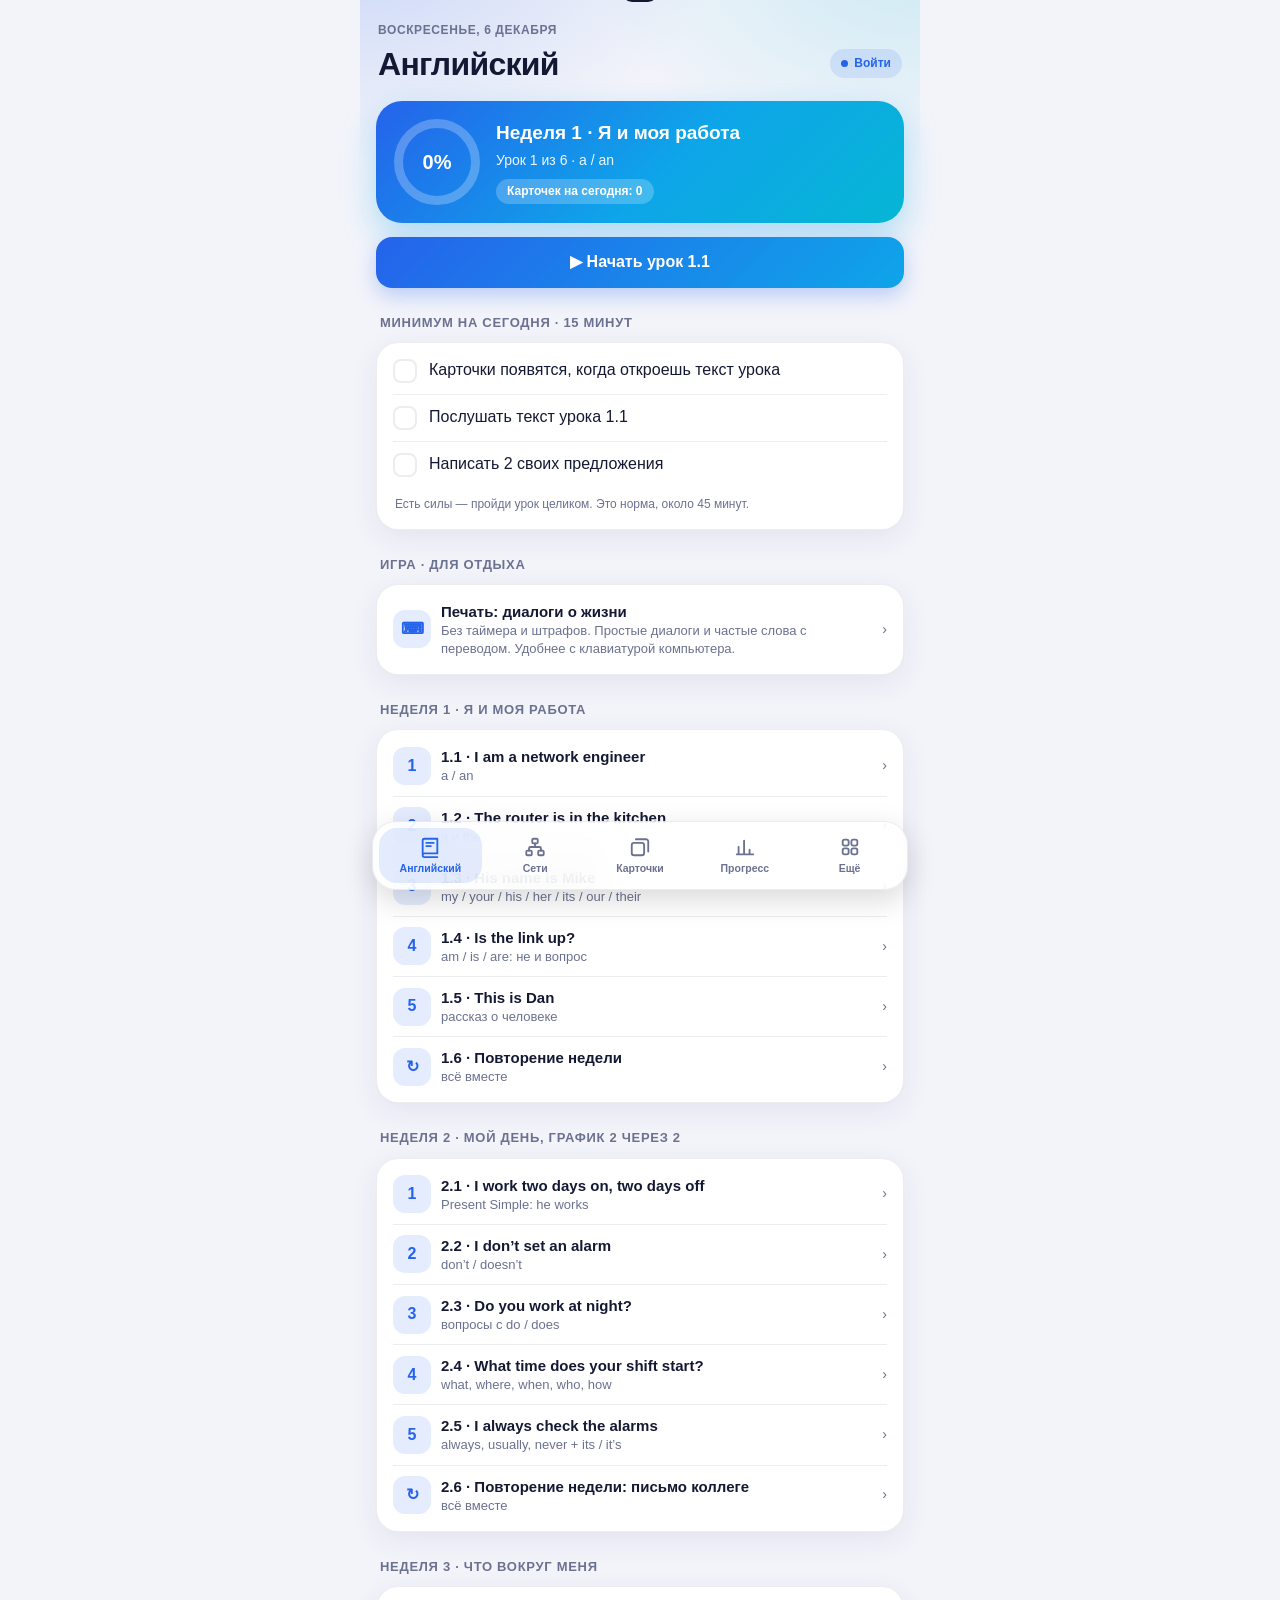
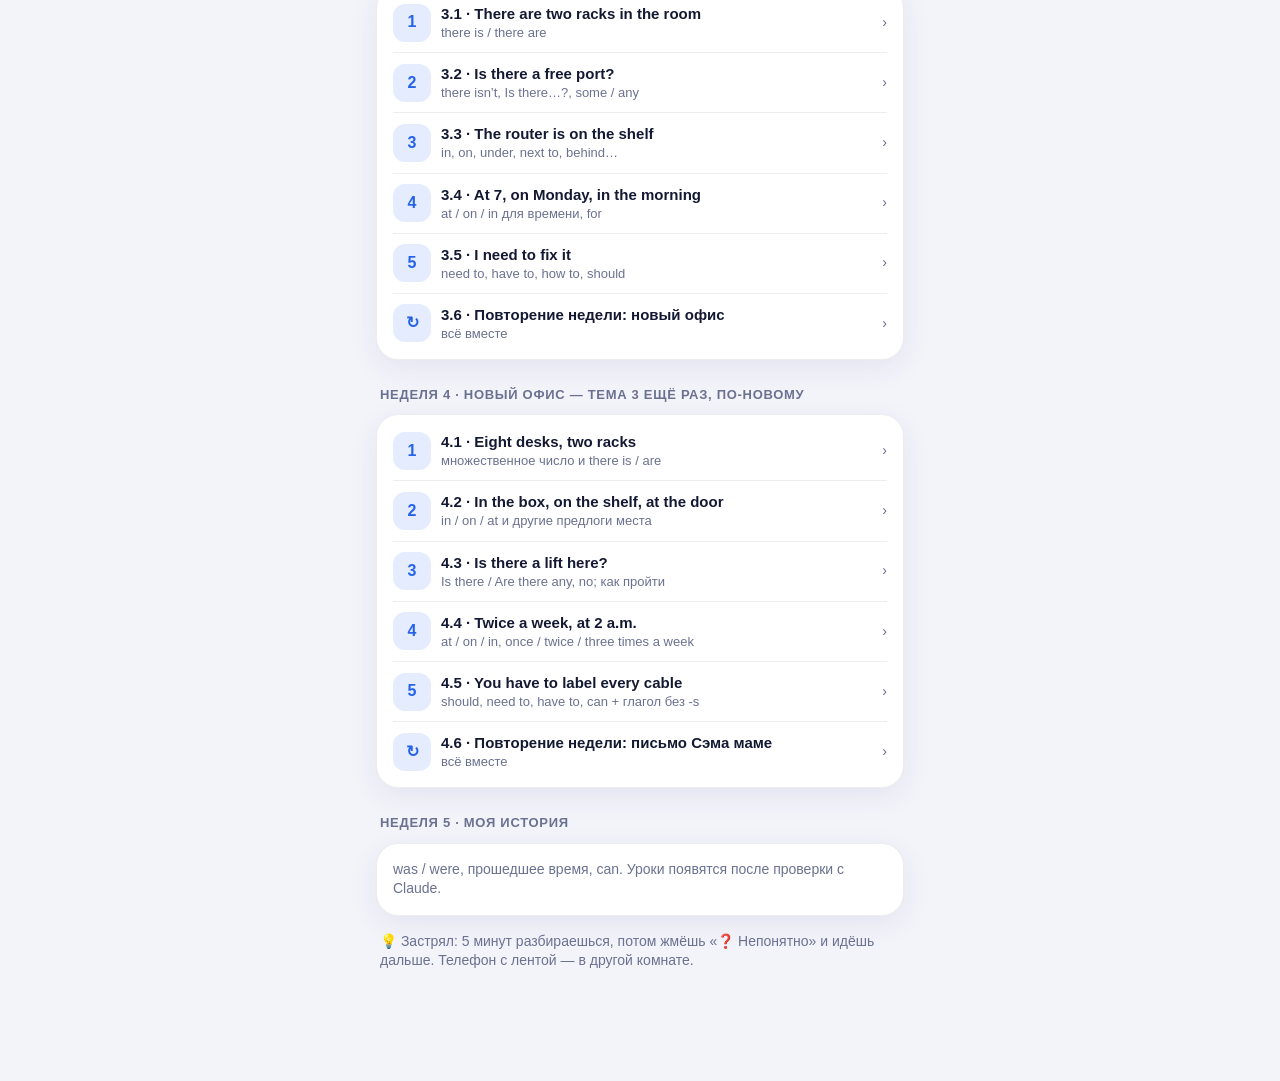
==== commit d13e4a15: "Add files via upload" ====
--- a/index.html
+++ b/index.html
@@ -1,70 +1,883 @@
-<!doctype html>
-<html lang="ru">
-<head>
-<meta charset="utf-8">
+<!DOCTYPE html>
+<html lang="ru"><head><meta charset="utf-8">
 <meta name="viewport" content="width=device-width, initial-scale=1, viewport-fit=cover">
-<meta name="theme-color" content="#0f1419">
 <meta name="apple-mobile-web-app-capable" content="yes">
-<!-- на сайте курс — часть приложения английского: тот же значок и установка -->
-<link rel="manifest" href="../manifest.webmanifest">
-<link rel="apple-touch-icon" href="../icon-180.png">
-<title>СДСМ — курс сетевого инженера</title>
-<link rel="stylesheet" href="style.css">
-</head>
-<body>
-<div id="app">
-  <aside id="side">
-    <div class="brand" onclick="go('#/')">
-      <div class="logo">
-        <svg viewBox="0 0 40 40" width="34" height="34"><circle cx="20" cy="20" r="18" fill="var(--acc)"/><path d="M10 20h20M20 10v20M13 13l14 14M27 13L13 27" stroke="#fff" stroke-width="2.4" stroke-linecap="round"/><circle cx="20" cy="20" r="5" fill="#fff"/></svg>
-      </div>
-      <div><b>СДСМ</b><small>путь инженера провайдера</small></div>
-    </div>
-    <div class="sidesync" data-sync></div>
-    <nav id="mainnav"></nav>
-    <div id="chapnav"></div>
-  </aside>
-  <main id="main">
-    <header id="topbar"><button id="menubtn" aria-label="Меню">☰</button><b onclick="go('#/')">СДСМ</b><span class="sp"></span><span data-sync></span></header>
-    <div id="view"></div>
-  </main>
-</div>
-<div id="scrim"></div>
+<meta name="mobile-web-app-capable" content="yes">
+<meta name="apple-mobile-web-app-status-bar-style" content="black-translucent">
+<meta name="apple-mobile-web-app-title" content="English">
+<meta name="theme-color" content="#f3f4fa">
+<link rel="manifest" href="manifest.webmanifest">
+<link rel="apple-touch-icon" href="icon-180.png">
+<title>English</title>
+<style>
+:root{--bg:#f3f4fa;--card:#fff;--soft:#eceef7;--tx:#141933;--mu:#6b7190;--bd:rgba(20,25,70,.08);--sh:0 8px 28px rgba(35,40,100,.08);--ac:#2563eb;--at:rgba(37,99,235,.12);--ok:#059669;--okt:rgba(16,185,129,.14);--wr:#e11d48;--wrt:rgba(244,63,94,.12);--amt:#b45309;--nav:rgba(255,255,255,.82);color-scheme:light}
+@media (prefers-color-scheme:dark){:root:not([data-theme="light"]){--bg:#0b0d17;--card:#151929;--soft:#1f2438;--tx:#eef0fb;--mu:#8a90ad;--bd:rgba(255,255,255,.07);--sh:0 8px 28px rgba(0,0,0,.35);--ac:#60a5fa;--at:rgba(96,165,250,.14);--ok:#34d399;--okt:rgba(52,211,153,.14);--wr:#fb7185;--wrt:rgba(251,113,133,.14);--amt:#fbbf24;--nav:rgba(21,25,41,.82);color-scheme:dark}}
+:root[data-theme="dark"]{--bg:#0b0d17;--card:#151929;--soft:#1f2438;--tx:#eef0fb;--mu:#8a90ad;--bd:rgba(255,255,255,.07);--sh:0 8px 28px rgba(0,0,0,.35);--ac:#60a5fa;--at:rgba(96,165,250,.14);--ok:#34d399;--okt:rgba(52,211,153,.14);--wr:#fb7185;--wrt:rgba(251,113,133,.14);--amt:#fbbf24;--nav:rgba(21,25,41,.82);color-scheme:dark}
+*{box-sizing:border-box;-webkit-tap-highlight-color:transparent}
+html{background:var(--bg)}
+body{margin:0 auto;max-width:560px;min-height:100vh;color:var(--tx);font:16px/1.4 -apple-system,BlinkMacSystemFont,"SF Pro Text","Segoe UI",Roboto,sans-serif;padding:calc(env(safe-area-inset-top,0px) + 14px) 16px calc(env(safe-area-inset-bottom,0px) + 110px);background:radial-gradient(520px 320px at 0% -60px,rgba(37,99,235,.2),transparent 70%),radial-gradient(480px 300px at 100% -40px,rgba(6,182,212,.16),transparent 70%),var(--bg);background-repeat:no-repeat}
+button{font:inherit;color:inherit;cursor:pointer}
+.top{margin:4px 2px 14px}
+.top small{color:var(--mu);font-weight:700;text-transform:uppercase;letter-spacing:.6px;font-size:12px}
+h1{font-size:32px;margin:2px 0 0;letter-spacing:-.7px;font-weight:800}
+h1.h1s{font-size:26px;letter-spacing:-.4px}
+.th{display:flex;align-items:center;justify-content:space-between;gap:10px}
+.spill{flex:none;border:0;border-radius:99px;padding:6px 11px;font-size:12px;font-weight:800;background:var(--soft);color:var(--mu);white-space:nowrap;display:flex;align-items:center;gap:6px}
+.spill::before{content:'';width:7px;height:7px;border-radius:50%;background:currentColor}
+.spill.s-ok{background:var(--okt);color:var(--ok)}
+.spill.s-net{background:rgba(245,158,11,.15);color:var(--amt)}
+.spill.s-err{background:var(--wrt);color:var(--wr)}
+.spill.s-out{background:var(--at);color:var(--ac)}
+.mrow{display:flex;justify-content:space-between;align-items:center;gap:10px}
+.row2{display:flex;gap:8px}
+.row2>*{flex:1;min-width:0}
+a.btn{text-align:center;text-decoration:none}
+h2{font-size:13px;text-transform:uppercase;letter-spacing:.7px;color:var(--mu);margin:26px 4px 10px;font-weight:800}
+.mu{color:var(--mu);font-size:14px}
+.card{background:var(--card);border-radius:22px;padding:16px;margin:0 0 12px;box-shadow:var(--sh);border:1px solid var(--bd)}
+.hero{background:linear-gradient(135deg,#2563eb 0%,#0ea5e9 55%,#06b6d4 100%);color:#fff;border-radius:26px;padding:18px;display:flex;gap:16px;align-items:center;box-shadow:0 14px 34px rgba(14,165,233,.32);margin-bottom:14px}
+.hero.nt{background:linear-gradient(135deg,#0f766e 0%,#0d9488 50%,#22c55e 100%);box-shadow:0 14px 34px rgba(13,148,136,.32)}
+.hero.wrap{flex-wrap:wrap}
+.hero .info{flex:1;min-width:0}
+.hero b{font-size:19px;display:block}
+.hero p{margin:4px 0 0;opacity:.92;font-size:14px}
+.chip{display:inline-block;background:rgba(255,255,255,.22);padding:4px 11px;border-radius:99px;font-size:12px;font-weight:800;margin-top:9px}
+.stats{display:flex;gap:8px;width:100%}
+.stats div{flex:1;background:rgba(255,255,255,.18);border-radius:14px;padding:9px 10px;min-width:0}
+.stats small{display:block;opacity:.85;font-size:12px}
+.stats b{font-size:16px}
+.kp{display:flex;gap:8px;margin:0 0 4px}
+.kp div{flex:1;background:var(--soft);border-radius:14px;padding:9px 10px;min-width:0}
+.kp small{display:block;color:var(--mu);font-size:12px}
+.kp b{font-size:17px}
+.ring{position:relative;flex:none}
+.ring svg{display:block;transform:rotate(-90deg)}
+.ring span{position:absolute;inset:0;display:flex;align-items:center;justify-content:center;font-weight:800}
+.seg{display:flex;background:var(--soft);border-radius:14px;padding:4px;gap:4px;margin:0 0 12px}
+.seg button{flex:1;border:0;background:none;padding:9px 2px;border-radius:10px;font-weight:700;color:var(--mu);font-size:14px;min-width:0}
+.seg button.on{background:var(--card);color:var(--tx);box-shadow:0 2px 8px rgba(0,0,0,.1)}
+.note{display:block;width:100%;border:0;text-align:left;border-radius:18px;padding:12px 14px;margin:0 0 12px;font-size:14px;font-weight:600}
+.note.am{background:rgba(245,158,11,.15);color:var(--amt)}
+.note.in{background:var(--at);color:var(--ac)}
+.gh{display:flex;gap:14px;align-items:center}
+.gh .t{flex:1;min-width:0;font-weight:700}
+.gh .mu{font-weight:500;margin-top:2px}
+.st{display:flex;gap:12px;align-items:flex-start;padding:11px 0;border:0;border-top:1px solid var(--bd);width:100%;background:none;text-align:left}
+.card>.st:first-child{border-top:0;padding-top:0}
+.st b{flex:none;width:24px;height:24px;border-radius:8px;border:2px solid var(--bd);display:flex;align-items:center;justify-content:center;font-size:13px;color:#fff}
+.st.d b{background:var(--ok);border-color:var(--ok)}
+.st.d span{color:var(--mu)}
+.ib{border:0;background:var(--soft);color:var(--mu);width:34px;height:34px;border-radius:11px;font-size:15px;flex:none;font-weight:700}
+.btn{display:block;width:100%;padding:14px;border-radius:16px;border:0;background:linear-gradient(135deg,#2563eb,#0ea5e9);color:#fff;font-weight:700;margin:0 0 10px;box-shadow:0 8px 20px rgba(37,99,235,.28);transition:transform .1s}
+.btn:active{transform:scale(.98)}
+.btn:disabled{opacity:.45}
+.btn.g{background:var(--soft);color:var(--ac);box-shadow:none}
+.btn.r{background:var(--wrt);color:var(--wr);box-shadow:none}
+.li{display:flex;align-items:center;gap:10px;padding:10px 0;border-top:1px solid var(--bd)}
+.li:first-child{border-top:0;padding-top:0}
+.li:last-child{padding-bottom:0}
+.lr{width:100%;border-left:0;border-right:0;border-bottom:0;background:none;text-align:left}
+.ico{width:38px;height:38px;border-radius:12px;background:var(--at);color:var(--ac);display:flex;align-items:center;justify-content:center;font-weight:800;flex:none}
+.ico.dn{background:var(--ok);color:#fff}
+.ht{flex:1;min-width:0}
+.ht b{display:block;font-size:15px}
+.ht small{display:block;color:var(--mu);font-size:13px}
+.plain{border:0;background:none;text-align:left;padding:0}
+.in{width:100%;border-radius:14px;border:1px solid var(--bd);background:var(--soft);color:var(--tx);padding:12px;font:16px/1.4 -apple-system,BlinkMacSystemFont,"Segoe UI",Roboto,sans-serif}
+.in.okb{border-color:var(--ok);background:var(--okt)}
+.in.nob{border-color:var(--wr);background:var(--wrt)}
+textarea.mono{font:13px/1.4 ui-monospace,Menlo,monospace;margin-top:4px}
+.hint{font-size:12px;color:var(--mu);margin:8px 2px 0}
+.sb{display:flex;gap:10px;margin-top:14px}
+.sb .btn{margin:0}
+.lh{display:flex;justify-content:space-between;align-items:center;margin:0 0 4px}
+.back{border:0;background:none;color:var(--ac);font-weight:700;padding:6px 0}
+.qb{border:0;background:var(--soft);color:var(--mu);font-weight:700;font-size:13px;padding:7px 12px;border-radius:99px}
+.rule p{margin:0 0 10px}.rule p:last-child{margin:0}
+.rule b{color:var(--ac)}
+.rule ol,.rule ul{margin:0 0 10px;padding-left:20px}
+.rule li{margin:0 0 6px}
+.rule>*:last-child{margin-bottom:0}
+pre{background:var(--soft);border-radius:12px;padding:10px 12px;font:12px/1.45 ui-monospace,Menlo,Consolas,monospace;overflow-x:auto;margin:8px 0 10px;white-space:pre;-webkit-overflow-scrolling:touch;color:var(--tx)}
+code{font:13px ui-monospace,Menlo,Consolas,monospace;background:var(--soft);padding:1px 5px;border-radius:6px;overflow-wrap:anywhere}
+.t{width:100%;border-collapse:collapse;font-size:14px;margin:6px 0 12px}
+.t th,.t td{border-top:1px solid var(--bd);padding:7px 6px;text-align:left;vertical-align:top}
+.t th{color:var(--mu);font-size:12px;text-transform:uppercase;letter-spacing:.4px;border-top:0}
+.t td:first-child,.t th:first-child{padding-left:0}
+.frame{display:flex;flex-wrap:wrap;gap:4px;margin:10px 0 12px;font-size:12px;font-weight:700;text-align:center;line-height:1.25}
+.frame span{flex:1 1 28%;background:var(--at);color:var(--ac);border-radius:8px;padding:8px 3px;min-width:0}
+.frame span.w{flex:1 1 60%}
+@media (min-width:480px){.frame{flex-wrap:nowrap}.frame span{flex:1}.frame span.w{flex:1.7}}
+.frame small{display:block;font-weight:500;color:var(--mu);font-size:10px;margin-top:3px}
+/* главы СДСМ и книжный текст */
+.book p{line-height:1.62;font-size:16.5px}
+.book h3,.rule h3{font-size:18px;margin:20px 0 8px;letter-spacing:-.2px}
+.book>h3:first-child,.rule>h3:first-child{margin-top:0}
+h3.bh{font-size:21px;font-weight:800;margin:28px 4px 12px;letter-spacing:-.3px;line-height:1.25;scroll-margin-top:16px}
+.an{background:rgba(124,58,237,.09);border-radius:14px;padding:12px 14px;margin:12px 0;font-size:15.5px;line-height:1.55}
+.an>b:first-child{display:block;color:#7c3aed;margin-bottom:4px}
+.an>b:first-child::before{content:"🧩 "}
+:root[data-theme="dark"] .an>b:first-child{color:#a78bfa}
+@media (prefers-color-scheme:dark){:root:not([data-theme="light"]) .an>b:first-child{color:#a78bfa}}
+.callout{border-left:3px solid var(--ac);background:var(--at);border-radius:0 12px 12px 0;padding:10px 12px;margin:12px 0;font-size:15px;line-height:1.5}
+.callout>b:first-child{display:block;margin-bottom:4px;color:var(--tx)}
+.callout.pro{border-color:#0d9488;background:rgba(13,148,136,.1)}.callout.pro>b:first-child::before{content:"🏢 "}
+.callout.warn{border-color:#d97706;background:rgba(245,158,11,.12)}.callout.warn>b:first-child::before{content:"⚠️ "}
+.callout.bad{border-color:var(--wr);background:var(--wrt)}.callout.bad>b:first-child::before{content:"⛔ "}
+.callout.ok{border-color:var(--ok);background:var(--okt)}.callout.ok>b:first-child::before{content:"✅ "}
+.callout.info>b:first-child::before{content:"💡 "}
+.callout ol,.callout ul{margin:6px 0 0;padding-left:20px}
+.rule table{width:100%;border-collapse:collapse;font-size:14px;margin:8px 0 12px}
+.rule th,.rule td{border-top:1px solid var(--bd);padding:7px 5px;text-align:left;vertical-align:top;overflow-wrap:anywhere}
+.rule th{color:var(--mu);font-size:12px;border-top:0}
+.rule th:first-child,.rule td:first-child{padding-left:0}
+.vs{display:grid;grid-template-columns:1fr;gap:10px;margin:10px 0}
+.vs>div{background:var(--soft);border-radius:12px;padding:10px 12px;font-size:15px}
+@media (min-width:480px){.vs{grid-template-columns:1fr 1fr}}
+.steps{counter-reset:s;list-style:none;padding-left:0!important}
+.steps>li{counter-increment:s;position:relative;padding-left:36px;margin:10px 0!important}
+.steps>li::before{content:counter(s);position:absolute;left:0;top:1px;width:26px;height:26px;border-radius:50%;background:var(--at);color:var(--ac);font-weight:800;font-size:13px;display:flex;align-items:center;justify-content:center}
+.kbd{font:12px ui-monospace,Menlo,Consolas,monospace;border:1px solid var(--bd);border-bottom-width:2px;border-radius:5px;padding:0 5px;background:var(--soft)}
+mark{background:rgba(245,158,11,.3);color:inherit;border-radius:3px;padding:0 1px}
+.muted{color:var(--mu)}
+.pkt{display:flex;margin:12px 0;border-radius:8px;overflow:hidden;font-size:11px;text-align:center;line-height:1.25}
+.pkt>span{padding:7px 3px;border-right:1px solid rgba(0,0,0,.25);color:#fff;display:flex;flex-direction:column;justify-content:center;min-width:0;overflow-wrap:anywhere}
+.pkt>span small{opacity:.85;font-size:10px}
+.pkt .l2{background:#2563eb}.pkt .l3{background:#16a34a}.pkt .l4{background:#d97706}.pkt .l7{background:#7c3aed}.pkt .tg{background:#db2777}.pkt .lb{background:#0891b2}.pkt .fcs{background:#475569}
+.toc{margin:8px 0 0;padding-left:22px}.toc li{margin:0 0 6px}
+.lk{color:var(--ac);font-weight:600;text-align:left}
+.cg{font-size:12px;font-weight:800;text-transform:uppercase;letter-spacing:.5px;color:var(--mu);margin:14px 0 4px}
+.cg:first-child{margin-top:0}
+.cmd pre{margin:2px 0 4px}
+.kk{margin:4px 0 0;padding-left:20px}
+.li.off{opacity:.5}
+/* схемы в книге (inline SVG): цвета из темы, подписи — классы */
+.dg{margin:14px 0 16px}
+.dg svg{display:block;width:100%;height:auto;overflow:visible}
+.dg figcaption{font-size:13px;color:var(--mu);margin-top:8px;line-height:1.45}
+.dg .bx{fill:var(--card);stroke:var(--mu);stroke-width:1.5}
+.dg .bx2{fill:var(--soft)}
+.dg .bxd{fill:none;stroke:var(--mu);stroke-width:1.5;stroke-dasharray:5 4}
+.dg .tx{fill:var(--tx);font:700 12px -apple-system,"Segoe UI",Roboto,sans-serif}
+.dg .sm{fill:var(--mu);font:500 10.5px -apple-system,"Segoe UI",Roboto,sans-serif}
+.dg .ln{stroke:var(--mu);stroke-width:2;fill:none}
+.dg .tk{stroke:var(--tx);stroke-width:4;fill:none}
+.dg .lr{stroke:#e11d48;stroke-width:2.2;fill:none}
+.dg .env{fill:#fff;stroke:#475569;stroke-width:1.2}
+.dg .envl{fill:none;stroke:#475569;stroke-width:1.2}
+.dg .pp{fill:rgba(37,99,235,.16);stroke:#2563eb;stroke-width:1.5}
+.dg .b{fill:#2563eb}.dg .g{fill:#16a34a}.dg .o{fill:#d97706}.dg .gr{fill:#64748b}.dg .rr{fill:#e11d48}
+.dg .wt{fill:#fff;font:700 7.5px -apple-system,"Segoe UI",Roboto,sans-serif}
+.dg .wt2{fill:#fff;font:700 9px -apple-system,"Segoe UI",Roboto,sans-serif}
+.dg .am{fill:var(--mu)}.dg .amr{fill:#e11d48}
+.dg .bt{fill:#2563eb}.dg .rd{fill:#e11d48}.dg .gn{fill:#16a34a}.dg .og{fill:#d97706}
+:root[data-theme="dark"] .dg .bt{fill:#60a5fa}:root[data-theme="dark"] .dg .rd{fill:#fb7185}:root[data-theme="dark"] .dg .gn{fill:#4ade80}
+@media (prefers-color-scheme:dark){:root:not([data-theme="light"]) .dg .bt{fill:#60a5fa}:root:not([data-theme="light"]) .dg .rd{fill:#fb7185}:root:not([data-theme="light"]) .dg .gn{fill:#4ade80}}
+details.chk{background:var(--soft);border-radius:12px;padding:10px 12px;margin:8px 0}
+details.chk summary{color:var(--tx);font-weight:600;line-height:1.4}
+details.chk p{margin:8px 0 0}
+.opt.sel{border-color:var(--ac);background:var(--at)}
+.isp{border-left:3px solid var(--ac);background:var(--at);border-radius:0 12px 12px 0;padding:10px 12px;margin:10px 0;font-size:15px}
+details summary{cursor:pointer;font-weight:700;color:var(--ac);list-style-position:inside}
+details.dp[open] summary{margin-bottom:12px}
+.lt details{margin-top:8px;font-size:14px}
+.lt details[open] summary{margin-bottom:6px}
+.cmd{padding:9px 0;border-top:1px solid var(--bd)}
+.cmd:first-child{border-top:0;padding-top:0}
+.cmd:last-child{padding-bottom:0}
+.cmd code{display:inline-block;margin-bottom:3px}
+.cp{border:0;background:var(--at);color:var(--ac);font-size:12px;font-weight:700;padding:5px 10px;border-radius:99px;margin:-4px 0 4px}
+.ls{display:flex;gap:12px;padding:12px 0;border-top:1px solid var(--bd)}
+.ls:first-child{border-top:0;padding-top:0}
+.ls:last-child{padding-bottom:0}
+.ck{flex:none;width:32px;height:32px;border-radius:10px;border:2px solid var(--bd);background:none;font-weight:800;color:var(--mu);font-size:13px}
+.ls.d .ck{background:var(--ok);border-color:var(--ok);color:#fff}
+.ls.d .lt>div:first-child{color:var(--mu)}
+.lt{flex:1;min-width:0}
+.lvr{display:flex;align-items:center;gap:10px;padding:6px 0}
+.lvr span{width:132px;flex:none;font-size:14px;font-weight:600}
+.lvb{flex:1;height:8px;border-radius:9px;background:var(--soft);overflow:hidden}
+.lvb i{display:block;height:100%;border-radius:9px;background:var(--ac)}
+.lvr b{width:42px;text-align:right;font-size:13px;flex:none}
+.lvr.big{padding:4px 0 12px}.lvr.big span{font-weight:800}.lvr.big .lvb{height:12px}.lvr.big b{font-size:15px}
+.hn div{font-size:13px;color:var(--amt);background:rgba(245,158,11,.13);border-radius:10px;padding:7px 10px;margin:8px 0 0}
+.sn{display:flex;gap:10px;align-items:flex-start;padding:10px 0;border-top:1px solid var(--bd)}
+.sn:first-child{border-top:0;padding-top:0}
+.sn:last-child{padding-bottom:0}
+.sn .en{flex:1;min-width:0;font-size:17px;line-height:1.45;transition:color .2s,filter .3s}
+.sn .tr{display:block;color:var(--mu);font-size:14px;margin-top:2px}
+.sn.pl .en{color:var(--ac)}
+.blur .en{filter:blur(6px);-webkit-user-select:none;user-select:none}
+.say{border:0;background:var(--at);color:var(--ac);width:36px;height:36px;border-radius:11px;flex:none;font-size:15px}
+.bar{height:8px;border-radius:9px;background:var(--soft);overflow:hidden;margin:0 0 12px}
+.bar i{display:block;height:100%;background:var(--ac);border-radius:9px;transition:width .3s}
+.q{font-size:19px;font-weight:700;margin:4px 0 14px;line-height:1.45}
+.gap{display:inline-block;min-width:56px;border-bottom:2px solid var(--ac);text-align:center;color:var(--ac);padding:0 4px}
+.opt{display:block;width:100%;text-align:left;padding:13px 14px;border-radius:14px;border:2px solid transparent;background:var(--soft);margin:0 0 8px;font-weight:600}
+.opt:disabled{color:var(--tx);opacity:1}
+.opt.ok{border-color:var(--ok);background:var(--okt)}
+.opt.no{border-color:var(--wr);background:var(--wrt)}
+.ans{min-height:56px;border-bottom:2px dashed var(--bd);margin:0 0 12px;padding:0 0 4px}
+.tok{display:inline-block;border:0;background:var(--soft);padding:9px 12px;border-radius:12px;margin:0 6px 8px 0;font-weight:600;font-size:16px}
+.ans .tok{background:var(--at);color:var(--ac)}
+.end{font-weight:700;font-size:18px}
+.fb{border-radius:16px;padding:12px 14px;margin:0 0 12px;font-weight:700;font-size:15px}
+.fb.ok{background:var(--okt);color:var(--ok)}
+.fb.no{background:var(--wrt);color:var(--wr)}
+.fe{font-weight:500;color:var(--tx);margin-top:6px}
+.fc{text-align:center;padding:30px 16px}
+.fc .w{font-size:30px;font-weight:800;letter-spacing:-.5px;margin:8px 0 12px;overflow-wrap:anywhere}
+.fc .w.s{font-size:20px;letter-spacing:0;line-height:1.35}
+.fc .a{font-size:21px;font-weight:600;margin:14px 0 12px;color:var(--ac);overflow-wrap:anywhere}
+.fc .a.s{font-size:16px;line-height:1.45;text-align:left}
+.fc .say{margin:0 auto;display:block}
+.three{display:flex;gap:8px}
+.three .btn{margin:0;padding:14px 4px;font-size:15px}
+.pre{white-space:pre-wrap}
+.big{font:700 24px ui-monospace,Menlo,Consolas,monospace;text-align:center;margin:6px 0 14px;overflow-wrap:anywhere}
+.tf{display:grid;grid-template-columns:auto 1fr;gap:8px 12px;align-items:start}
+.tf label{font-size:14px;font-weight:600;color:var(--mu);padding-top:12px}
+.cv{font-size:13px;color:var(--ok);font-weight:700;margin-top:4px}
+nav{position:fixed;left:50%;transform:translateX(-50%);bottom:calc(env(safe-area-inset-bottom,0px) + 10px);width:calc(100% - 24px);max-width:536px;display:flex;gap:2px;background:var(--nav);-webkit-backdrop-filter:blur(20px) saturate(1.6);backdrop-filter:blur(20px) saturate(1.6);border:1px solid var(--bd);border-radius:24px;padding:6px;box-shadow:0 10px 30px rgba(0,0,0,.15);z-index:5}
+nav button{flex:1;min-width:0;border:0;background:none;padding:8px 1px 7px;border-radius:18px;font-size:10.5px;font-weight:700;color:var(--mu);display:flex;flex-direction:column;align-items:center;gap:3px;white-space:nowrap}
+nav svg{width:22px;height:22px}
+nav button.on{color:var(--ac);background:var(--at)}
+#sh{position:fixed;inset:0;z-index:10;display:none}
+#sh.open{display:block}
+#sh .ov{position:absolute;inset:0;background:rgba(5,8,20,.5);animation:fd .2s}
+#sh .pn{position:absolute;left:0;right:0;bottom:0;max-width:560px;margin:0 auto;background:var(--card);border-radius:26px 26px 0 0;padding:10px 18px calc(env(safe-area-inset-bottom,0px) + 18px);max-height:90vh;overflow-y:auto;animation:up .28s cubic-bezier(.2,.8,.2,1)}
+.grab{width:40px;height:5px;border-radius:9px;background:var(--mu);opacity:.35;margin:0 auto 12px}
+#sh h3{margin:0 0 4px;font-size:21px}
+#toast{position:fixed;left:50%;top:calc(env(safe-area-inset-top,0px) + 12px);transform:translate(-50%,-150%);background:var(--tx);color:var(--bg);padding:10px 18px;border-radius:99px;font-weight:700;font-size:14px;z-index:20;transition:transform .3s;width:max-content;max-width:calc(100vw - 32px);text-align:center}
+#toast.on{transform:translate(-50%,0)}
+@keyframes up{from{transform:translateY(100%)}}
+@keyframes fd{from{opacity:0}}
+</style></head><body>
+<div id="app"></div>
+<nav id="nav"></nav>
+<div id="sh"></div>
 <div id="toast"></div>
-<script src="../cloud.js"></script>
-<script src="../sync.js"></script>
-<script src="data/course.js"></script>
-<script src="data/ch01.js"></script>
-<script src="data/ch02.js"></script>
-<script src="data/ch03.js"></script>
-<script src="data/ch04.js"></script>
-<script src="data/ch05.js"></script>
-<script src="data/ch06.js"></script>
-<script src="data/ch07.js"></script>
-<script src="data/ch08.js"></script>
-<script src="data/ch08b.js"></script>
-<script src="data/ch09.js"></script>
-<script src="data/ch10.js"></script>
-<script src="data/ch11.js"></script>
-<script src="data/ch11b.js"></script>
-<script src="data/ch12.js"></script>
-<script src="data/ch12b.js"></script>
-<script src="data/ch12c.js"></script>
-<script src="data/ch13.js"></script>
-<script src="data/ch14.js"></script>
-<script src="data/ch15.js"></script>
-<script src="data/x1.js"></script>
-<script src="data/x2.js"></script>
-<script src="data/x3.js"></script>
-<script src="book/ch02.js"></script>
-<script src="book/ch03.js"></script>
-<script src="book/ch04.js"></script>
-<script src="book/ch05.js"></script>
-<script src="book/ch06.js"></script>
-<script src="guide.js"></script>
-<script src="eve.js"></script>
-<script src="sim/ch06.js"></script>
-<script src="sim.js"></script>
-<script src="app.js"></script>
-</body>
-</html>
+<script src="lessons.js"></script>
+<script src="nets.js"></script>
+<!-- курс СДСМ живёт в папке net/ (полная программа курса); здесь нужен только список глав -->
+<script src="net/data/course.js"></script>
+<script src="cloud.js"></script>
+<script src="sync.js"></script>
+<script>
+const K='eng_v1',APP_V='3.1';
+const KNOW=3,BOX=[0,1,2,4,7,14,30]; // «знаю» = коробка 3+; интервалы повторения в днях по коробкам
+const EN=window.LESSONS||[],WK=window.WEEKS||[],ND=window.NET||{modules:[],lessons:[],levels:[]};
+const NL=ND.lessons||[];NL.forEach(l=>{l.s='net'});
+// главы СДСМ проходятся в самом курсе (папка net/, тот же сайт): здесь только список глав и «продолжить»
+const CO=window.COURSE||{parts:[],list:[]};
+const ALL=EN.concat(NL);
+const subj=s=>s=='net'?NL:EN;
+const subjAll=subj;
+let S,tab='en',open={en:null,net:null},T={},TR=new Set(),cs=null,deck='en',tz=null,shownDay='',sheetSave=null,VO=[];
+
+const p=n=>String(n).padStart(2,'0');
+const dk=d=>d.getFullYear()+'-'+p(d.getMonth()+1)+'-'+p(d.getDate());
+const tm=d=>p(d.getHours())+':'+p(d.getMinutes());
+const today=()=>dk(new Date());
+const nowS=()=>today()+' '+tm(new Date());
+const pd=s=>{const a=s.split('-');return new Date(+a[0],a[1]-1,+a[2])};
+const add=(s,n)=>{const d=pd(s);d.setDate(d.getDate()+n);return dk(d)};
+const ago=n=>add(today(),-n);
+const diff=(a,b)=>Math.round((pd(b)-pd(a))/864e5);
+const fmtD=s=>pd(s).toLocaleDateString('ru-RU',{day:'numeric',month:'long'});
+const fmtS=s=>pd(s).toLocaleDateString('ru-RU',{day:'numeric',month:'short'});
+const esc=s=>String(s).replace(/[&<>"]/g,c=>({'&':'&amp;','<':'&lt;','>':'&gt;','"':'&quot;'}[c]));
+const $=id=>document.getElementById(id);
+const pct=(a,b)=>b?Math.round(a/b*100):0;
+const ri=(a,b)=>a+Math.floor(Math.random()*(b-a+1));
+function shuffle(a){a=a.slice();for(let i=a.length-1;i>0;i--){const j=Math.floor(Math.random()*(i+1));[a[i],a[j]]=[a[j],a[i]]}return a}
+
+// ---------- уроки ----------
+const les=id=>ALL.find(l=>l.id==id);
+const isNet=l=>!!l&&l.s=='net';
+const sOf=l=>isNet(l)?'net':'en';
+const lnum=l=>(isNet(l)?'С':'')+l.w+'.'+l.n;
+// шаги урока — только те, для которых в уроке есть содержимое
+function stepsOf(l){return isNet(l)?['theory','lab','tasks','own'].filter(s=>s=='tasks'?(l.tasks||[]).length:l[s]):['rule','text','tasks','own'].filter(s=>s=='tasks'||s=='own'||l[s])}
+const SN=(l,s)=>({rule:'Правило',text:'Текст',theory:'Теория',lab:'Лаба',tasks:isNet(l)?'Вопросы':'Задания',own:isNet(l)?'Объясни':'Своё',done:'Итог'})[s];
+const cl=h=>String(h).replace(/\[\[(.+?)\]\]/g,'<mark>$1</mark>');
+const strip=h=>String(h).replace(/<[^>]+>/g,'').replace(/&lt;/g,'<').replace(/&gt;/g,'>').replace(/&amp;/g,'&');
+const txt=(t,s)=>t.h?s:esc(s);
+const pr=id=>S.L[id]||{};
+const P=id=>S.L[id]||(S.L[id]={st:null,ti:0,r:[],own:'',ownD:null,show:false,heard:false,done:null,sc:null,pass:0,lab:[]});
+const curL=s=>subj(s).find(l=>!pr(l.id).done);
+const doneToday=s=>subjAll(s).some(l=>pr(l.id).done==today());
+const okN=q=>(q.r||[]).filter(x=>x>0).length;
+const cur=()=>(tab=='en'||tab=='net')&&open[tab]?les(open[tab]):null;
+const LV=ND.levels||[];
+const lvOf=k=>{const x=LV.find(v=>v.k==k);return x?x.v:null};
+const lvT=k=>{const x=LV.find(v=>v.k==k);return x?x.t:k};
+
+// ---------- данные ----------
+// act и sub — счётчики этого устройства; actX и subX — других устройств (приходят из облака), показываем сумму
+function init(){return{v:1,start:today(),L:{},cards:{},q:[],err:[],act:{},sub:{n:0,ok:0},actX:{},subX:{},rate:0.8,voice:'',theme:'auto',bk:null}}
+// новые поля в будущих версиях получают значения по умолчанию, старый прогресс не трогаем
+function migrate(o){const d=init();for(const k in d)if(!(k in o))o[k]=d[k];o.v=1;
+// у вопросов и ошибок постоянный id: по нему они синхронизируются
+if(typeof syncOldId=='function')[o.q,o.err].forEach(a=>a.forEach((x,i)=>{if(!x.id)x.id=syncOldId(x,i)}));return o}
+const nid=()=>typeof syncNewId=='function'?syncNewId():'t'+Date.now().toString(36);
+function load(){try{S=JSON.parse(localStorage.getItem(K))}catch(e){S=null}S=S&&S.v?migrate(S):init();
+// если Claude поправил перевод или ответ в уроках, карточка подхватит новый текст
+ALL.forEach(l=>{(l.words||[]).concat(l.terms||[]).forEach(([en,ru])=>{const c=S.cards[en];if(c&&!c.d)c.ru=ru});
+(l.cards||[]).forEach(([q,a],i)=>{const c=S.cards['n:'+l.id+':'+i];if(c){c.q=q;c.a=a}})})}
+function store(){try{localStorage.setItem(K,JSON.stringify(S))}catch(e){toast('Не удалось сохранить')}}
+function save(){store();if(SY)SY.soon()}
+const act=()=>{const d=today();return S.act[d]||(S.act[d]={})};
+const inc=k=>{const A=act();A[k]=(A[k]||0)+1};
+const busy=A=>!!A&&Object.keys(A).some(k=>A[k]);
+// активность дня и счёт тренажёра со всех устройств
+function actOf(d){const r=Object.assign({},S.act[d]||{});for(const dv in S.actX){const A=S.actX[dv][d];if(A)for(const k in A)r[k]=(r[k]||0)+A[k]}return r}
+function subOf(){const r={n:S.sub.n,ok:S.sub.ok};for(const dv in S.subX){r.n+=S.subX[dv].n||0;r.ok+=S.subX[dv].ok||0}return r}
+
+// ---------- облако ----------
+// Прогресс раскладывается на строки: урок, карточка, вопрос «Непонятно», ошибка, активность дня устройства, счёт тренажёра устройства.
+// Чужие правки вносятся точечно и не во время урока: открытый урок, карточки и тренажёр дожидаются выхода.
+// На устройстве остаются: голос, скорость речи, тема, дата текстовой копии. Старые главы СДСМ телефона (sd_) переехали в курс net/.
+const DEV=typeof syncDev=='function'?syncDev():'';
+function rowsOf(){const R={cfg:{start:S.start}};
+for(const id in S.L)if(!id.startsWith('sd_'))R['L:'+id]=S.L[id];
+for(const k in S.cards)if(!k.startsWith('n:sd_'))R['c:'+k]=S.cards[k];
+S.q.forEach(x=>{if(x.id)R['q:'+x.id]=x});S.err.forEach(x=>{if(x.id)R['e:'+x.id]=x});
+for(const d in S.act)if(busy(S.act[d]))R['a:'+d+':'+DEV]=S.act[d];
+for(const dv in S.actX)for(const d in S.actX[dv])R['a:'+d+':'+dv]=S.actX[dv][d];
+if(S.sub.n)R['s:'+DEV]=S.sub;for(const dv in S.subX)R['s:'+dv]=S.subX[dv];
+return R}
+const listPut=(a,v)=>{const i=a.findIndex(z=>z.id==v.id);if(i>=0)a[i]=v;else{a.push(v);a.sort((p,q)=>p.id<q.id?-1:1)}};
+// ключ строки → тип и остаток ('cfg' — без двоеточия)
+const rowKey=k=>{const i=k.indexOf(':');return i<0?[k,'']:[k.slice(0,i),k.slice(i+1)]};
+function rowPut(k,v){const [t,x]=rowKey(k);
+if(t=='cfg')S.start=v.start||S.start;else if(t=='L')S.L[x]=v;else if(t=='c')S.cards[x]=v;
+else if(t=='q')listPut(S.q,v);else if(t=='e')listPut(S.err,v);
+else if(t=='a'){const d=x.slice(0,10),dv=x.slice(11);if(dv==DEV)S.act[d]=v;else(S.actX[dv]=S.actX[dv]||{})[d]=v}
+else if(t=='s'){if(x==DEV)S.sub=v;else S.subX[x]=v}}
+function rowDrop(k){const [t,x]=rowKey(k);
+if(t=='L')delete S.L[x];else if(t=='c')delete S.cards[x];
+else if(t=='q')S.q=S.q.filter(z=>z.id!=x);else if(t=='e')S.err=S.err.filter(z=>z.id!=x);
+else if(t=='a'){const d=x.slice(0,10),dv=x.slice(11);if(dv==DEV)delete S.act[d];else if(S.actX[dv])delete S.actX[dv][d]}
+else if(t=='s'){if(x==DEV)S.sub={n:0,ok:0};else delete S.subX[x]}}
+const typing=()=>{const a=document.activeElement;return !!(a&&a.matches&&a.matches('input,textarea,select'))};
+const SY=typeof CloudSync=='function'?CloudSync({
+app:'english',meta:'eng_sync',rows:rowsOf,put:rowPut,drop:rowDrop,
+commit:()=>{store();render()},
+pristine:()=>!Object.keys(S.L).some(k=>!k.startsWith('sd_'))&&!Object.keys(S.cards).some(k=>!k.startsWith('n:sd_')),
+trivial:k=>k=='cfg',
+busy:()=>$('sh').classList.contains('open')||!!cur()||!!cs||!!tz||typing(),
+status:()=>syncUI()}):null;
+// [коротко для заголовка, полностью для раздела в «Ещё»]
+const SYNC={out:['Войти','Вход не выполнен'],sync:['Обмен…','Синхронизация…'],ok:['В облаке','Синхронизировано'],net:['Офлайн','Офлайн'],err:['Ошибка','Ошибка']};
+const syOn=()=>!!SY&&SY.on();
+const pill=()=>syOn()?`<button class="spill s-${SY.state().st}" data-a="sgo">${SYNC[SY.state().st][0]}</button>`:'';
+function syncSec(){
+if(!syOn())return '<div class="mu" style="margin:0 4px">Облако не настроено.</div>';
+const u=SY.user(),s=SY.state(),n=SY.waiting(),err=s.st=='err'&&s.msg?`<div class="mu" style="color:var(--wr);margin-top:6px">${esc(s.msg)}</div>`:'';
+if(!u)return `<div class="mu" style="margin:0 4px 10px">Войди тем же GitHub, что в трекере, и прогресс будет одинаковым на телефоне и на компьютере.${err}</div><button class="btn" data-a="sin">Войти через GitHub</button>`;
+return `<div class="card"><div class="mrow"><b>${esc(u.name?'@'+u.name:'GitHub')}</b><span class="spill s-${s.st}">${SYNC[s.st][1]}</span></div>`+
+`<div class="mu" style="margin-top:6px">${s.at?'Последний раз в '+tm(new Date(s.at))+'. ':''}${n?'Ждут отправки: '+n+'.':'Все изменения в облаке.'}</div>`+
+(s.st=='net'?'<div class="mu" style="margin-top:6px">Нет сети. Всё сохраняется здесь и уйдёт в облако, когда сеть появится.</div>':'')+err+
+'</div><div class="row2"><button class="btn g" data-a="snow">Синхронизировать</button><button class="btn g" data-a="sout">Выйти</button></div>'}
+function syncUI(){document.querySelectorAll('.spill[data-a="sgo"]').forEach(e=>e.outerHTML=pill());const s=$('syncSec');if(s)s.innerHTML=syncSec()}
+// курс СДСМ на этом же сайте: где остановился и сколько минут сегодня (его прогресс лежит под ключом sdsm_v1)
+function sdsm(){let D=null;try{D=JSON.parse(localStorage.getItem('sdsm_v1'))}catch(e){}D=D||{};const t=today();
+let m=(D.days||{})[t]||0;for(const dv in D.daysX||{})m+=(D.daysX[dv]||{})[t]||0;
+const L=D.last&&CO.list.find(x=>x.id==D.last.id);return{min:Math.round(m),last:L?{id:L.id,num:L.num,t:L.title,tab:D.last.tab||'overview'}:null}}
+
+// ---------- карточки ----------
+const dOf=c=>c.d||'en';
+function addWords(l){
+(l.words||[]).concat(l.terms||[]).forEach(([en,ru])=>{if(!S.cards[en])S.cards[en]={ru,b:0,due:today(),n:0,x:0,l:l.id}});
+(l.cards||[]).forEach(([q,a],i)=>{const k='n:'+l.id+':'+i;if(!S.cards[k]){S.cards[k]={d:'net',q,a,b:0,due:today(),n:0,x:0,l:l.id};if(l.ch)S.cards[k].h=1}})}
+// карточки глав СДСМ (n:sd_…) переехали в курс net/, здесь их больше не повторяем
+const keysOf=d=>Object.keys(S.cards).filter(k=>dOf(S.cards[k])==d&&!k.startsWith('n:sd_'));
+function dueList(d){const t=today();return keysOf(d).filter(k=>S.cards[k].due<=t).sort((a,b)=>{const A=S.cards[a],B=S.cards[b];return (A.n?0:1)-(B.n?0:1)||(A.due<B.due?-1:A.due>B.due?1:0)})}
+function cstats(d){let nw=0,lr=0,kn=0;keysOf(d).forEach(k=>{const c=S.cards[k];if(!c.n)nw++;else if(c.b>=KNOW)kn++;else lr++});return{all:nw+lr+kn,nw,lr,kn}}
+const hardW=d=>keysOf(d).filter(k=>S.cards[k].x).sort((a,b)=>S.cards[b].x-S.cards[a].x).slice(0,8);
+function nextDue(d){let m=null;keysOf(d).forEach(k=>{const x=S.cards[k].due;if(x>today()&&(!m||x<m))m=x});return m}
+const cardFront=k=>{const c=S.cards[k];return c.d?c.q:k};
+
+// ---------- проверка ответов ----------
+const CONTR=[[/\b(i)'m\b/gi,'$1 am'],[/\b(he|she|it|that|what|there|who)'s\b/gi,'$1 is'],[/\b(you|we|they)'re\b/gi,'$1 are'],[/\b(i|you|we|they)'ve\b/gi,'$1 have'],[/\b(i|you|he|she|it|we|they)'ll\b/gi,'$1 will'],[/\b(c)an't\b/gi,'$1annot'],[/\b(c)an not\b/gi,'$1annot'],[/\b(w)on't\b/gi,'$1ill not'],[/n't\b/gi,' not']];
+// знаки препинания и сокращения (isn't = is not) не влияют на проверку; регистр — только если cs
+function norm(s,cs){s=String(s).replace(/[’‘`ʼ]/g,"'");if(!cs)s=s.toLowerCase();CONTR.forEach(([r,t])=>{s=s.replace(r,t)});return s.replace(/[^A-Za-z0-9А-Яа-яЁё' ]+/g,' ').replace(/\s+/g,' ').trim()}
+const tQ=t=>t.q||t.ru||'';
+const tA=t=>t.k=='ch'?t.o[t.a]:t.k=='mc'?t.a.map(i=>t.o[i]).join('; '):t.k=='or'?t.a:t.a[0];
+function ensureT(l,k,t){const id=l.id+':'+k;if(T.id==id)return;T={id,k};
+if(t.k=='ch'||t.k=='mc')T.o=shuffle(t.o.map((_,i)=>i));if(t.k=='mc')T.sel=[];
+if(t.k=='or'){const m=t.a.match(/^(.*?)([.?!]?)$/);T.w=m[1].split(' ');T.end=m[2];T.pk=[];
+let o;do{o=shuffle(T.w.map((_,i)=>i))}while(T.w.length>1&&o.every((v,i)=>T.w[v]==T.w[i]));T.o=o}}
+function answer(l,q,k,t,y,ok){
+q.r[k]=ok?1:0;q.ti=Math.max(q.ti,k+1);inc(isNet(l)?'nt':'t');
+if(!ok){S.err.push({id:nid(),l:l.id,q:tQ(t),y,a:tA(t),d:today()});if(S.err.length>120)S.err.splice(0,S.err.length-120)}
+if(q.ti>=l.tasks.length&&!q.pass&&!q.sc)q.sc=[okN(q),l.tasks.length,today()];
+T.show=true;T.ok=ok;T.y=y}
+function doCheck(){const l=cur(),q=l&&P(l.id),t=l&&l.tasks[q.ti];if(!t||T.show)return;let y,ok;
+if(t.k=='or'){if(T.pk.length<T.w.length)return;y=T.pk.map(i=>T.w[i]).join(' ')+T.end;ok=y==T.w.join(' ')+T.end}
+else if(t.k=='mc'){if(!T.sel.length)return;y=T.sel.map(i=>t.o[i]).join('; ');ok=T.sel.length==t.a.length&&T.sel.every(i=>t.a.includes(i))}
+else{const el=$('ans');y=el?el.value.trim():'';if(!y){toast('Сначала впиши ответ');return}const cs=t.k=='fx',n=norm(y,cs);ok=t.a.some(a=>norm(a,cs)==n)}
+answer(l,q,q.ti,t,y,ok);save();render()}
+
+// ---------- подсказки при письме: его типичные ошибки ----------
+const VERBS='work|start|finish|check|watch|like|want|go|have|get|live|drink|make|fix|play|read|write|need|know|say|use|help|study|open|call|end|love|eat|sleep|run|walk';
+// слова, которые он писал с ошибкой (по отчётам)
+const SPELL={becouse:'because',bocouse:'because',becuse:'because',becaus:'because',nigth:'night',ussually:'usually',cofee:'coffee',coffe:'coffee',mondey:'Monday',buildin:'building',officce:'office',ritchen:'kitchen',usualy:'usually',ussualy:'usually',usally:'usually',coffe:'coffee',quet:'quiet',collegs:'colleagues',collegues:'colleagues',wundefrul:'wonderful',wonderfull:'wonderful',nessesery:'necessary',neccesary:'necessary',necesary:'necessary',swith:'switch',swithes:'switches',adress:'address',neigbor:'neighbor',neigbors:'neighbors',metwork:'network',engeneer:'engineer',beatiful:'beautiful',beautifull:'beautiful',dosent:'doesn’t',freind:'friend',wich:'which'};
+const spellOf=s=>[...new Set((s.toLowerCase().match(/[a-z]+/g)||[]).filter(w=>SPELL[w]))];
+const HINTS=[
+[s=>/(^|[\s(“"])i(?=[\s'’,.!?]|$)/.test(s),'Пиши «I» с большой буквы — всегда, даже в середине предложения.'],
+[s=>spellOf(s).length,s=>'Проверь написание: '+spellOf(s).map(w=>w+' → '+SPELL[w]).join(', ')+'.'],
+[s=>/\b(dont|doesnt|isnt|arent|cant|didnt|wont)\b/i.test(s),'Ставь апостроф: don’t, doesn’t, isn’t, can’t.'],
+[s=>/(^|[.!?]\s+)[a-z]/.test(s.replace(/\b([ap])\.m\./gi,'$1m')),'Новое предложение начинается с большой буквы.'],
+[s=>/\b(is|are|am)\s+not\s+(work|start|like|know|understand|have|want|need)\b/i.test(s),'Обычный глагол отрицаем через don’t / doesn’t: it doesn’t work, а не is not work.'],
+[s=>/\b(should|can|must)\s+to\b/i.test(s),'После should / can / must — без to: I should walk.'],
+[s=>/\bhow\s+(find|fix|solve|do|make|check|get|use|learn|write|say)\b/i.test(s),'Как сделать — how to + глагол: how to find.'],
+[s=>/\b(i am|i'm|i’m)\s+(very\s+|so\s+)?boring\b/i.test(s),'«I am boring» — «я скучный». «Мне скучно» — I am bored.'],
+[s=>/\bwanna\b/i.test(s),'В письме лучше want to.'],
+[s=>/\b(two|three|four|five|six|many|some)\s+(desk|monitor|wall|room|chair|switch|port|book|building|tree|day|window|friend|bike)\b/i.test(s),'После two, three, many — множественное число: two desks, many trees.'],
+[s=>/\bi'?ll\s+can\b|\bwill\s+can\b/i.test(s),'will и can вместе не ставят: «смогу» — I can или I will be able to.'],
+[s=>/\bi'am\b/i.test(s),'Или I am, или I\'m — но не I\'am.'],
+[s=>/\benglish\b/.test(s),'Названия языков пишутся с большой буквы: English, Russian.'],
+[s=>/\bshould\s+\w+s\b/i.test(s)&&!/\bshould\s+(always|also|this|its|is|was|has|does|goes)\b/i.test(s),'После should глагол без -s: you should write.'],
+[s=>/\bat\s+(my\s+)?days?\s+off\b/i.test(s),'Дни — с on: on my days off.'],
+[s=>/\bon\s+\d{1,2}(?!\s*(st|nd|rd|th|jan|feb|mar|apr|may|jun|jul|aug|sep|oct|nov|dec))\b/i.test(s),'Время по часам — at: at 7. Срок — for: for 3 years.'],
+[s=>/\bon\s+(the\s+)?chat\b/i.test(s),'В чате — in the chat.'],
+[s=>/\b(work|live|am|is|are)\s+hear\b/i.test(s),'Здесь — here. hear — слышать.'],
+[s=>/\bits\s+(is|a|an|the|not|work|works)\b/i.test(s)||/\bits\s+(very\s+)?(good|ok|fine|old|new|small|big|bad|cool|great|black|white)\s*([.!?,]|$)/i.test(s),'«its» — это «его / её» (чей). Если хочешь сказать «это / он есть» — пиши «it’s» или «it is».'],
+[s=>/\bquit\b/i.test(s),'«quit» — бросить. «Тихий» пишется «quiet».'],
+[s=>/\b(am|is|are)\s+(network|engineer|teacher|builder|driver|doctor|student|electrician|programmer|manager)\b/i.test(s),'Перед профессией нужен a / an: I am a network engineer.'],
+[s=>/\b(have|has)\s+(laptop|pc|computer|car|dog|cat|desk|job|router|switch|phone|house|flat)\b/i.test(s),'Перед одним предметом нужен a / an или my: I have a laptop.'],
+[s=>s.split(/[.!?]+/).some(x=>!/\b(do|does|did|will|can|can’t|can't|cannot|don’t|don't|doesn’t|doesn't|didn’t|didn't|won’t|won't|to|must|should|let’s|let's)\b/i.test(x)&&new RegExp('\\b(he|she|it)\\s+('+VERBS+')\\b','i').test(x)),'После he / she / it в Present Simple у глагола окончание -s: he works, she has.'],
+[s=>/\b(doesn[’']?t|does not|don[’']?t|do not|does|do)\s+(\w+\s+)?(works|starts|checks|likes|wants|goes|has|gets|lives|drinks|makes|fixes|plays|reads|writes|needs|knows|says|uses|helps|studies|opens|calls|ends|understands)\b/i.test(s),'После do / does / don’t / doesn’t глагол без -s: he doesn’t work, does he work?']];
+const hintsHtml=t=>HINTS.filter(h=>h[0](t||'')).slice(0,6).map(h=>`<div>💡 ${typeof h[1]=='function'?h[1](t):h[1]}</div>`).join('');
+// мягкое напоминание после верного ответа: регистр в переводе не проверяется, но привычку тренируем
+function capNote(y){const n=[];if(/(^|\s)i(\s|'|’|$)/.test(y))n.push('«I» пишется с большой буквы.');else if(/^[a-z]/.test(y))n.push('Предложение начинается с большой буквы.');return n.join(' ')}
+
+// ---------- озвучка ----------
+// лучшие голоса первыми: Premium, затем улучшенные и нейросетевые; игрушечные голоса iPhone скрываем
+const vq=v=>{const s=v.voiceURI+' '+v.name;return /premium/i.test(s)?0:/enhanced|улучш|natural|neural/i.test(s)?1:/google/i.test(s)?2:3};
+function loadVoices(){if('speechSynthesis' in window)VO=speechSynthesis.getVoices().filter(v=>/^en[-_]/i.test(v.lang)&&!/eloquence|speech\.synthesis\.voice/i.test(v.voiceURI))
+.sort((a,b)=>vq(a)-vq(b)||(/en[-_]US/i.test(b.lang)-/en[-_]US/i.test(a.lang)))}
+// «Голос из настроек iPhone» — голос не задаём, только язык: iPhone берёт английский голос, выбранный в его Настройках.
+// Скачанные голоса высокого качества Safari в список не отдаёт, а так они работают.
+function pickVoice(){return S.voice&&VO.find(v=>v.voiceURI==S.voice)||null}
+const noEnVoice=()=>{if(!('speechSynthesis' in window))return true;if(!VO.length)loadVoices();return !VO.length&&speechSynthesis.getVoices().length>0};
+function say(list,onIdx){
+if(!('speechSynthesis' in window)){toast('Озвучка здесь недоступна');return}
+const ss=speechSynthesis,v=pickVoice();
+// без английского голоса браузер читает русским — для произношения это вредно, лучше промолчать
+if(noEnVoice()){toast('На этом устройстве нет английского голоса');return}
+if(ss.speaking||ss.pending)ss.cancel();
+list.forEach((t,i)=>{const u=new SpeechSynthesisUtterance(t);u.lang=v?v.lang:'en-US';if(v)u.voice=v;u.rate=S.rate;
+if(onIdx){u.onstart=()=>onIdx(i);if(i==list.length-1)u.onend=()=>onIdx(-1)}ss.speak(u)})}
+function hush(){if('speechSynthesis' in window)speechSynthesis.cancel()}
+const hl=i=>document.querySelectorAll('[data-sn]').forEach(el=>el.classList.toggle('pl',+el.dataset.sn===i));
+
+// ---------- элементы ----------
+function ring(v,sz,sw,col,trk,fs){const r=(sz-sw)/2,c=2*Math.PI*r,o=sz/2;
+return `<div class="ring" style="width:${sz}px;height:${sz}px"><svg width="${sz}" height="${sz}"><circle cx="${o}" cy="${o}" r="${r}" fill="none" style="stroke:${trk}" stroke-width="${sw}"/>`+
+(v>0?`<circle cx="${o}" cy="${o}" r="${r}" fill="none" style="stroke:${col}" stroke-width="${sw}" stroke-linecap="round" stroke-dasharray="${c}" stroke-dashoffset="${c*(1-v/100)}"/>`:'')+
+`</svg><span style="font-size:${fs}px">${v}%</span></div>`}
+const wring=v=>ring(v,86,9,'#fff','rgba(255,255,255,.25)',20);
+const head=(sub,t)=>`<div class="top"><small>${sub}</small><div class="th"><h1>${t}</h1>${pill()}</div></div>`;
+const dateLine=()=>new Date().toLocaleDateString('ru-RU',{weekday:'long',day:'numeric',month:'long'});
+const sayB=t=>`<button class="say" data-a="say" data-t="${esc(t)}" aria-label="Слушать">🔊</button>`;
+const row=(en,ru)=>`<div class="sn"><div class="en">${esc(en)}<span class="tr">${esc(ru)}</span></div>${sayB(en)}</div>`;
+const code=t=>`<pre>${esc(t)}</pre><button class="cp" data-a="copy" data-t="${esc(t)}">Копировать</button>`;
+const mrow=(d,txt,a)=>`<button class="st ${d?'d':''}" ${a}><b>${d?'✓':''}</b><span>${txt}</span></button>`;
+function bkNote(){const t=today(),bd=S.bk?diff(S.bk,t):null;if(SY&&SY.user())return '';
+return (bd===null&&diff(S.start,t)>=3)||bd>=7?`<button class="note am" data-a="tab" data-t="more">💾 ${bd===null?'Резервная копия ещё не делалась.':'Копия не делалась '+bd+' дн.'} Нажми, чтобы сделать.</button>`:''}
+// один новый урок в день: горячий старт ведёт к выгоранию, поэтому второй урок — только по явному желанию
+function startBtn(s,c){if(!c)return '';const what='урок '+lnum(c);
+if(doneToday(s)&&!pr(c.id).st)return `<div class="card"><b>Сегодняшний урок пройден ✓</b><p class="mu" style="margin:6px 0 12px">Следующий шаг лучше завтра: за ночь материал укладывается${s=='en'?', а карточки как раз повторят новые слова':''}. Сегодня можно повторить карточки${s=='net'?' или потренировать подсети':''}.</p><button class="btn g" data-a="open" data-l="${c.id}" style="margin:0">Всё равно начать ${what}</button></div>`;
+return `<button class="btn" data-a="open" data-l="${c.id}">▶ ${pr(c.id).st?'Продолжить':'Начать'} ${what}</button>`}
+function lessonRow(l){const q=pr(l.id),sc=q.sc;
+let sub=esc(l.g)+(sc?' · '+pct(sc[0],sc[1])+'%':q.st&&!q.done?' · начат':'');
+if(l.lab&&(q.lab||[]).length)sub+=` · лаба ${q.lab.length}/${l.lab.steps.length}`;
+return `<button class="li lr" data-a="open" data-l="${l.id}"><div class="ico ${q.done?'dn':''}">${q.done?'✓':l.review?'↻':l.n}</div><div class="ht"><b>${lnum(l)} · ${esc(l.t)}</b><small>${sub}</small></div><span class="mu">›</span></button>`}
+
+// ---------- экран «Английский» ----------
+function vEn(){
+const t=today(),c=curL('en'),due=dueList('en').length,C=cstats('en'),A=actOf(t);
+const w=c?c.w:(EN.length?EN[EN.length-1].w:1),wl=EN.filter(l=>l.w==w),W=WK.find(x=>x.w==w)||{t:''};
+let h=head(dateLine(),'Английский');
+h+=`<div class="hero">${wring(pct(wl.filter(l=>pr(l.id).done).length,wl.length))}<div class="info"><b>Неделя ${w} · ${esc(W.t)}</b><p>${c?'Урок '+c.n+' из '+wl.length+' · '+esc(c.g):'Все уроки недели пройдены'}</p><span class="chip">Карточек на сегодня: ${due}</span></div></div>`;
+if(!c&&EN.length)h+=`<button class="note in" data-a="tab" data-t="stats">🏁 Уроки недели ${w} пройдены. Составь отчёт во вкладке «Прогресс» и пройди проверку с Claude. Новые уроки появятся после неё.</button>`;
+h+=bkNote()+startBtn('en',c);
+const xl=c&&c.text?c:[...EN].reverse().find(l=>l.text&&pr(l.id).st)||EN.find(l=>l.text),ol=c||xl;
+h+='<h2>Минимум на сегодня · 15 минут</h2><div class="card">'+
+mrow(C.all&&!due,due?`Повторить карточки: ${due}`:C.all?'Карточки на сегодня повторены':'Карточки появятся, когда откроешь текст урока','data-a="deck" data-d="en"')+
+(xl?mrow(A.h,`Послушать текст урока ${lnum(xl)}`,`data-a="open" data-l="${xl.id}" data-s="text"`):'')+
+(ol?mrow(A.o,'Написать 2 своих предложения',`data-a="open" data-l="${ol.id}" data-s="own"`):'')+
+'<div class="hint">Есть силы — пройди урок целиком. Это норма, около 45 минут.</div></div>';
+// игра «Печать»: не урок, просто отдых — простые диалоги о жизни и слепая печать
+h+='<h2>Игра · для отдыха</h2><div class="card"><a class="li lr" href="type.html" style="text-decoration:none;color:inherit"><div class="ico">⌨</div><div class="ht"><b>Печать: диалоги о жизни</b><small>Без таймера и штрафов. Простые диалоги и частые слова с переводом. Удобнее с клавиатурой компьютера.</small></div><span class="mu">›</span></a></div>';
+WK.forEach(W=>{const ls=EN.filter(l=>l.w==W.w);h+=`<h2>Неделя ${W.w} · ${esc(W.t)}</h2>`;
+h+=ls.length?'<div class="card">'+ls.map(lessonRow).join('')+'</div>':`<div class="card mu">${esc(W.g)}. Уроки появятся после проверки с Claude.</div>`});
+return h+'<div class="mu" style="padding:4px 4px 0">💡 Застрял: 5 минут разбираешься, потом жмёшь «❓ Непонятно» и идёшь дальше. Телефон с лентой — в другой комнате.</div>'}
+
+// ---------- экран «Сети» ----------
+function vNet(){
+if(tz)return vTrainer();
+const A=actOf(today()),G=sdsm(),go=G.last?`net/#/c/${G.last.id}/${G.last.tab}`:'net/';
+let h=head(dateLine(),'Сети');
+h+=`<div class="hero nt">${wring(Math.min(100,pct(G.min,45)))}<div class="info"><b>Курс СДСМ</b><p>${G.last?'Глава '+esc(G.last.num)+' · '+esc(G.last.t):'Книга, тесты, карточки и лабы EVE-NG'}</p><span class="chip">Сегодня в курсе: ${G.min} мин из 45</span></div></div>`;
+h+=bkNote()+`<a class="btn" href="${go}">▶ ${G.last?'Продолжить курс':'Открыть курс'}</a>`;
+h+='<h2>Минимум на сегодня · 15 минут</h2><div class="card">'+
+mrow(false,'Повторить карточки курса','data-a="go" data-h="net/#/review"')+
+mrow((A.s||0)>=5,`Тренажёр подсетей: ${Math.min(A.s||0,5)} из 5 задач`,'data-a="tz"')+
+mrow(false,G.last?`Почитать главу ${esc(G.last.num)}: один раздел`:'Почитать один раздел книги',`data-a="go" data-h="${go}"`)+
+'<div class="hint">Норма (около 45 минут) — раздел-два книги и тест. Лабу главы делай на компьютере: курс там тот же, прогресс общий.</div></div>';
+const SB=subOf();
+h+=`<h2>Тренажёр</h2><div class="card"><button class="li lr" data-a="tz"><div class="ico">/24</div><div class="ht"><b>Подсети IPv4</b><small>Решено ${SB.n}, верно ${pct(SB.ok,SB.n)}% · бесконечные задачи на сеть, broadcast, маски</small></div><span class="mu">›</span></button></div>`;
+if(NL.length)h+='<h2>Дополнительно · диагностика L2</h2><div class="card mu" style="margin-bottom:8px">Уроки, которые были здесь до перехода на главы СДСМ. Дополняют главы 2 и 4, проходить по желанию.</div><div class="card">'+NL.map(lessonRow).join('')+'</div>';
+return h+'<div class="mu" style="padding:4px 4px 0">💡 Застрял: 5 минут разбираешься, потом «❓ Непонятно» — записал и пошёл дальше. Claude разберёт по отчёту.</div>'}
+
+// ---------- тренажёр подсетей ----------
+const i2s=n=>[n>>>24,(n>>>16)&255,(n>>>8)&255,n&255].join('.');
+const s2i=s=>{const m=String(s).trim().replace(/,/g,'.').match(/^(\d{1,3})\.(\d{1,3})\.(\d{1,3})\.(\d{1,3})$/);if(!m)return null;const a=m.slice(1).map(Number);if(a.some(x=>x>255))return null;return ((a[0]<<24)>>>0)+(a[1]<<16)+(a[2]<<8)+a[3]};
+const mk=p=>p?(0xFFFFFFFF<<(32-p))>>>0:0;
+const netOf=(ip,p)=>(ip&mk(p))>>>0;
+const bcOf=(ip,p)=>(netOf(ip,p)|(~mk(p)>>>0))>>>0;
+function rndIp(){const r=Math.random(),a=r<.4?[10,ri(0,255),ri(0,255),ri(0,255)]:r<.65?[172,ri(16,31),ri(0,255),ri(0,255)]:r<.9?[192,168,ri(0,255),ri(0,255)]:[ri(1,223),ri(0,255),ri(0,255),ri(0,255)];if(a[0]==127)a[0]=128;return ((a[0]<<24)>>>0)+(a[1]<<16)+(a[2]<<8)+a[3]}
+const rndP=()=>{const r=Math.random();return r<.55?ri(24,30):r<.85?ri(16,23):ri(8,15)};
+function gen(m){
+if(m=='mask'){const p=ri(8,30);return{k:['m2','p2','w2'][ri(0,2)],p}}
+if(m=='same'){const p=ri(20,29),sz=2**(32-p),n1=netOf(rndIp(),p),same=Math.random()<.5;let n2=n1;if(!same)n2=n1+sz+sz>2**32?n1-sz:n1+sz;return{k:'same',p,same,ip1:n1+ri(1,sz-2),ip2:n2+ri(1,sz-2)}}
+const p=rndP(),sz=2**(32-p);return{k:'net',p,ip:netOf(rndIp(),p)+ri(1,sz-2)}}
+const OCT=['первый октет','первые два октета','первые три октета'];
+function explainNet(ip,p){const m=mk(p),mo=i2s(m).split('.').map(Number),io=i2s(ip).split('.').map(Number),net=netOf(ip,p),bc=bcOf(ip,p),hosts=2**(32-p)-2;
+if(p%8==0)return `Маска /${p} = ${i2s(m)} — граница по октетам. Сеть: ${OCT[p/8-1]} адреса, остальное 0 → ${i2s(net)}. Broadcast: остальное 255 → ${i2s(bc)}. Хостов: 2^${32-p} − 2 = ${hosts}.`;
+const k=Math.floor(p/8),blk=256-mo[k],lo=Math.floor(io[k]/blk)*blk;
+return `Маска /${p} = ${i2s(m)}. Интересный октет — ${k+1}-й (в маске там ${mo[k]}). Шаг: 256 − ${mo[k]} = ${blk}. ${k+1}-й октет адреса — ${io[k]}, он попадает в блок ${lo}–${lo+blk-1}. Значит, сеть ${i2s(net)}, broadcast ${i2s(bc)}. Хостов: 2^${32-p} − 2 = ${hosts}.`}
+function explainMask(p){const f=Math.floor(p/8),r=p%8,pv=r?256-2**(8-r):0;
+return `/${p} = ${p} единиц слева: ${f} × 255${r?` и ещё ${r} ${r==1?'единица':r<5?'единицы':'единиц'} в следующем октете (${pv})`:''}, остальное 0 → ${i2s(mk(p))}. Wildcard = 255.255.255.255 − маска = ${i2s((~mk(p))>>>0)}. Шпаргалка: 128=1, 192=2, 224=3, 240=4, 248=5, 252=6, 254=7 единиц.`}
+const tin=(id,mode,v,cls,dis)=>`<input class="in ${cls}" id="${id}" inputmode="${mode}" autocomplete="off" autocorrect="off" autocapitalize="off" spellcheck="false" value="${esc(v)}" ${dis?'disabled':''}>`;
+function vTrainer(){
+const A=actOf(today()),SB=subOf(),p=tz.p,R=tz.res;
+let h=`<div class="lh"><button class="back" data-a="tzx">‹ Сети</button><span class="mu">Сегодня ${A.s||0} · всего верно ${pct(SB.ok,SB.n)}%</span></div><div class="top"><small>Тренажёр</small><h1 class="h1s">Подсети IPv4</h1></div>`;
+h+=`<div class="seg">${[['net','Подсеть'],['mask','Маска'],['same','Одна сеть?']].map(o=>`<button class="${tz.m==o[0]?'on':''}" data-a="tzm" data-v="${o[0]}">${o[1]}</button>`).join('')}</div>`;
+if(p.k=='net'){const net=netOf(p.ip,p.p),bc=bcOf(p.ip,p.p),F=[['net','Сеть',i2s(net),'decimal'],['bc','Broadcast',i2s(bc),'decimal'],['first','Первый хост',i2s(net+1),'decimal'],['last','Последний хост',i2s(bc-1),'decimal'],['hosts','Хостов',String(2**(32-p.p)-2),'numeric']];
+h+=`<div class="card"><div class="mu">Найди для адреса</div><div class="big">${i2s(p.ip)}/${p.p}</div><div class="tf">${F.map(f=>`<label for="tz_${f[0]}">${f[1]}</label><div>${tin('tz_'+f[0],f[3],R?R['v_'+f[0]]||'':'',R?(R[f[0]]?'okb':'nob'):'',!!R)}${R&&!R[f[0]]?`<div class="cv">Верно: ${f[2]}</div>`:''}</div>`).join('')}</div></div>`;
+if(R)h+=`<div class="fb ${R.all?'ok':'no'}">${R.all?'✓ Всё верно':'Есть ошибки'}<div class="fe">${explainNet(p.ip,p.p)}</div></div>`}
+else if(p.k=='same'){h+=`<div class="card"><div class="mu">Маска /${p.p}. Эти два адреса — в одной подсети?</div><div class="big">${i2s(p.ip1)}<br>${i2s(p.ip2)}</div>${R?'':'<div class="sb"><button class="btn" data-a="tzs" data-v="1">Да</button><button class="btn" data-a="tzs" data-v="0">Нет</button></div>'}</div>`;
+if(R)h+=`<div class="fb ${R.all?'ok':'no'}">${R.all?'✓ Верно':'✗ Неверно'}: ${p.same?'одна подсеть':'разные подсети'}<div class="fe">Сеть первого: ${i2s(netOf(p.ip1,p.p))}/${p.p}, сеть второго: ${i2s(netOf(p.ip2,p.p))}/${p.p}. ${explainNet(p.ip1,p.p)}</div></div>`}
+else{const Q={m2:[`Какая маска у префикса /${p.p}?`,i2s(mk(p.p)),'decimal'],p2:[`Какой префикс у маски ${i2s(mk(p.p))}?`,'/'+p.p,'numeric'],w2:[`Какая wildcard-маска у /${p.p}?`,i2s((~mk(p.p))>>>0),'decimal']}[p.k];
+h+=`<div class="card"><div class="q">${Q[0]}</div>${tin('tz_a',Q[2],R?R.v:'',R?(R.all?'okb':'nob'):'',!!R)}${R&&!R.all?`<div class="cv">Верно: ${Q[1]}</div>`:''}</div>`;
+if(R)h+=`<div class="fb ${R.all?'ok':'no'}">${R.all?'✓ Верно':'✗ Неверно'}<div class="fe">${explainMask(p.p)}</div></div>`}
+h+=R?'<button class="btn" data-a="tzn">Следующая задача →</button>':(p.k=='same'?'':'<button class="btn" data-a="tzc">Проверить</button>');
+return h+'<div class="hint">Способ: найди «интересный» октет маски (не 255 и не 0). Шаг = 256 − этот октет. Сеть — ближайшее кратное шагу снизу, broadcast — следующая сеть минус 1. Хостов = 2^(32 − префикс) − 2.</div>'}
+function tzDone(all){S.sub.n++;if(all)S.sub.ok++;inc('s');if(all)inc('so');save();render()}
+function tzCheck(){const p=tz.p,R={};
+if(p.k=='net'){const net=netOf(p.ip,p.p),bc=bcOf(p.ip,p.p),want={net,bc,first:net+1,last:bc-1};
+const F=['net','bc','first','last','hosts'];if(F.every(f=>!$('tz_'+f).value.trim())){toast('Заполни поля');return}
+['net','bc','first','last'].forEach(f=>{const v=$('tz_'+f).value;R['v_'+f]=v;R[f]=s2i(v)===want[f]});
+const hv=$('tz_hosts').value;R.v_hosts=hv;R.hosts=parseInt(hv.replace(/\s/g,''),10)===2**(32-p.p)-2;R.all=F.every(f=>R[f])}
+else{const v=$('tz_a').value;if(!v.trim()){toast('Впиши ответ');return}R.v=v;
+R.all=p.k=='p2'?parseInt(v.replace(/[\/\s]/g,''),10)===p.p:s2i(v)===(p.k=='m2'?mk(p.p):(~mk(p.p))>>>0)}
+tz.res=R;tzDone(R.all)}
+
+// ---------- урок ----------
+function nextBtn(l,s){const ss=stepsOf(l),i=ss.indexOf(s);return i>=0&&i<ss.length-1?`<button class="btn" data-a="step" data-s="${ss[i+1]}">Дальше: ${SN(l,ss[i+1]).toLowerCase()} →</button>`:''}
+function sRule(l){return `<div class="card rule">${l.rule}</div><h2>Примеры</h2><div class="card">${l.ex.map(e=>row(e[0],e[1])).join('')}</div>`+nextBtn(l,'rule')}
+
+function sText(l,q){
+let h=`<div class="card"><div style="font-weight:700">🎧 ${q.show?'Слушай и читай. Нажми на предложение, чтобы увидеть перевод.':'Сначала послушай, не подглядывая. Потом открой текст.'}</div><div class="hint">Незнакомые слова — внизу страницы.</div><div class="sb"><button class="btn" data-a="play">▶ Слушать</button><button class="btn g" data-a="stop">⏹ Стоп</button></div></div>`;
+h+=`<div class="card${q.show?'':' blur'}">${l.text.map((s,i)=>`<div class="sn" data-sn="${i}"><button class="en plain" data-a="trn" data-i="${i}">${esc(s[0])}${TR.has(i)?`<span class="tr">${esc(s[1])}</span>`:''}</button>${sayB(s[0])}</div>`).join('')}</div>`;
+h+=q.show?nextBtn(l,'text'):'<button class="btn" data-a="show">Показать текст</button>';
+h+=(l.words||[]).length?`<h2>Новые слова · уже в карточках</h2><div class="card">${l.words.map(w=>row(w[0],w[1])).join('')}</div>`:'';
+// дополнительное чтение по желанию: индексы с 1000, чтобы подсветка и перевод не путались с основным текстом
+if(l.more)h+=`<h2>Ещё почитать · по желанию</h2><div class="card"><div class="mu">Без заданий — просто читай и слушай. Нажми на предложение — появится перевод.</div><div class="sb" style="margin:10px 0 12px"><button class="btn g" data-a="playm">▶ Слушать</button><button class="btn g" data-a="stop">⏹ Стоп</button></div>${l.more.map((s,i)=>`<div class="sn" data-sn="${1000+i}"><button class="en plain" data-a="trn" data-i="${1000+i}">${esc(s[0])}${TR.has(1000+i)?`<span class="tr">${esc(s[1])}</span>`:''}</button>${sayB(s[0])}</div>`).join('')}</div>`;
+return h}
+
+function sTheory(l){
+const lv=lvOf(l.topic),weak=lv==null||lv<=5;
+let h=`<div class="note ${weak?'am':'in'}">${lv==null?'Тема ещё не оценивалась':'Твой уровень по теме «'+esc(lvT(l.topic))+'»: '+lv+'/10'}. ${weak?'Читаем теорию полностью, включая «Подробнее».':'Тема знакомая — блок «Подробнее» можно пробежать глазами.'}</div>`;
+h+=`<div class="card rule">${l.theory}</div>`;
+if(l.deep)h+=`<details class="card dp rule" ${weak?'open':''}><summary>Подробнее</summary>${l.deep}</details>`;
+if(l.cmds)h+=`<h2>Команды</h2><div class="card">${l.cmds.map(c=>`<div class="cmd"><code>${esc(c[0])}</code><div class="mu">${esc(c[1])}</div></div>`).join('')}</div>`;
+if((l.terms||[]).length)h+=`<h2>Термины по-английски · уже в карточках</h2><div class="card">${l.terms.map(w=>row(w[0],w[1])).join('')}</div>`;
+if(l.src)h+=`<h2>Источники</h2><div class="card mu">${l.src.map(s=>'• '+esc(s)).join('<br>')}</div>`;
+return h+nextBtn(l,'theory')}
+
+function sLab(l,q){const L=l.lab,dn=q.lab||[];
+let h=`<div class="card"><b>Цель</b><p style="margin:6px 0 0">${esc(L.goal)}</p></div>`;
+if(L.topo)h+=`<h2>Схема</h2><div class="card rule">${L.topo}</div>`;
+if(L.cfg)h+='<h2>Начальные настройки</h2><div class="card">'+L.cfg.map(c=>`<div class="cmd"><b>${esc(c[0])}</b>${code(c[1])}</div>`).join('')+'</div>';
+h+=`<h2>Шаги · <span id="labc">${dn.length} из ${L.steps.length}</span></h2><div class="card">`+L.steps.map((s,i)=>`<div class="ls ${dn.includes(i)?'d':''}"><button class="ck" data-a="lck" data-i="${i}" aria-label="Шаг выполнен">${dn.includes(i)?'✓':i+1}</button><div class="lt"><div>${s.t}</div>${s.c?code(s.c):''}${s.ok?`<details><summary>Что должно получиться</summary>${s.ok}</details>`:''}</div></div>`).join('')+'</div>';
+if(L.brk)h+='<h2>Сломай и почини · подумай</h2>'+L.brk.map(b=>`<div class="card rule"><div>${b.t}</div>${b.h?`<details style="margin-top:10px"><summary>Подсказка</summary><p style="margin-top:6px">${b.h}</p></details>`:''}<details style="margin-top:10px"><summary>Разбор</summary><p style="margin-top:6px">${b.f}</p></details></div>`).join('');
+return h+'<div class="hint" style="margin:0 4px 12px">Отмечай шаги галочкой — прогресс лабы попадёт в отчёт. Лаба может растянуться на несколько дней, это нормально.</div>'+nextBtn(l,'lab')}
+
+function taskBody(t){
+const inp=(ph,v)=>`<input class="in" id="ans" type="text" autocomplete="off" autocorrect="off" autocapitalize="off" spellcheck="false" placeholder="${ph}" value="${esc(v||'')}"><button class="btn" data-a="check" style="margin:12px 0 0">Проверить</button>`;
+const pre=t.c?`<pre class="cli">${cl(esc(t.c))}</pre>`:'';
+if(t.k=='ch')return pre+`<div class="q">${txt(t,t.q)}</div>`+T.o.map(i=>{const c=T.show?(i==t.a?'ok':i==T.yi?'no':''):'';return `<button class="opt ${c}" data-a="pick" data-i="${i}" ${T.show?'disabled':''}>${txt(t,t.o[i])}</button>`}).join('');
+if(t.k=='mc')return pre+`<div class="q">${txt(t,t.q)}</div><div class="mu" style="margin:-6px 0 10px">Здесь несколько верных ответов — отметь все.</div>`+T.o.map(i=>{const sel=T.sel.includes(i);const c=T.show?(t.a.includes(i)?'ok':sel?'no':''):sel?'sel':'';return `<button class="opt ${c}" data-a="tog" data-i="${i}" ${T.show?'disabled':''}>${T.show?'':sel?'☑ ':'☐ '}${txt(t,t.o[i])}</button>`}).join('')+(T.show?'':`<button class="btn" data-a="check" style="margin:4px 0 0" ${T.sel.length?'':'disabled'}>Проверить</button>`);
+if(t.k=='in')return pre+`<div class="mu">Впиши пропущенное</div><div class="q">${esc(t.q).replace('___',`<span class="gap">${T.show?esc(T.y):'&nbsp;'}</span>`)}</div>`+(T.show?'':inp(isNet(cur())?'Ответ':'Слово'));
+if(t.k=='tr')return `<div class="mu">Переведи на английский</div><div class="q">${esc(t.ru)}</div>`+(T.show?'':inp('По-английски'));
+if(t.k=='fx')return `<div class="mu">Найди и исправь ошибку. Большие буквы тоже считаются.</div><div class="q">${esc(t.q)}</div>`+(T.show?'':inp('Исправленное предложение',t.q));
+if(t.k=='dc'){const nv=noEnVoice();return nv?`<div class="mu">Голоса нет — переведи на английский</div><div class="q">${esc(t.ru)}</div>`+(T.show?'':inp('По-английски')):
+`<div class="mu">Диктант: послушай и напиши, что услышал</div><button class="btn g" data-a="sayT" style="margin:8px 0 10px">▶ Послушать${T.show?'':' ещё раз'}</button>`+(T.hint||T.show?`<div class="mu" style="margin:0 0 10px">Перевод: ${esc(t.ru)}</div>`:'<button class="plain mu" data-a="dch" style="margin:0 0 10px;text-decoration:underline">Не разобрать — показать перевод</button>')+(T.show?'':inp('Что услышал'))}
+return `<div class="mu">Собери предложение</div><div class="q">${esc(t.ru)}</div><div class="ans">${T.pk.map((i,j)=>`<button class="tok" data-a="unpk" data-j="${j}">${esc(T.w[i])}</button>`).join('')}${T.pk.length==T.w.length?`<span class="end">${esc(T.end)}</span>`:''}</div><div>${T.o.filter(i=>!T.pk.includes(i)).map(i=>`<button class="tok" data-a="pk" data-i="${i}">${esc(T.w[i])}</button>`).join('')}</div>`+
+(T.show?'':`<div class="sb"><button class="btn g" data-a="rst">Сбросить</button><button class="btn" data-a="check" ${T.pk.length<T.w.length?'disabled':''}>Проверить</button></div>`)}
+
+function feedback(t,l){const right=tA(t),typed=['tr','fx','dc'].includes(t.k);let h=`<div class="fb ${T.ok?'ok':'no'}">`;
+if(t.h){h+=T.ok?'✓ Верно':`✗ Правильно: ${right}`;if(t.e)h+=`<div class="fe">${t.e}</div>`;return h+'</div>'}
+if(T.self)h+=`✓ Засчитано<div class="fe">Вариант из урока: ${esc(right)}</div>`;
+else if(T.ok){h+='✓ Верно';if(t.k=='dc')h+=`<div class="fe">${esc(right)}</div>`;else if(t.k=='tr'&&norm(T.y)!=norm(right))h+=`<div class="fe">Ещё вариант: ${esc(right)}</div>`;
+const cn=!isNet(l)&&(t.k=='tr'||t.k=='dc')?capNote(T.y):'';if(cn)h+=`<div class="fe">Засчитано, но: ${cn}</div>`}
+else h+=`✗ Правильно: ${esc(right)}`+(typed?`<div class="fe">Твой ответ: ${esc(T.y)}</div>`:'');
+if(t.e)h+=`<div class="fe">${esc(t.e)}</div>`;
+h+='</div>';
+if(!T.ok&&t.k=='tr')h+='<button class="btn g" data-a="self">У меня тоже верно — засчитать</button>';
+return h}
+
+function sTasks(l,q){const n=l.tasks.length;
+if(!T.show&&q.ti>=n){const ok=okN(q);
+return `<div class="card"><div class="gh">${ring(pct(ok,n),64,7,'var(--ac)','var(--soft)',15)}<div class="t">${SN(l,'tasks')+' пройдены'}<div class="mu">Верно ${ok} из ${n}${q.pass&&q.sc?` · в первый раз ${q.sc[0]} из ${q.sc[1]}`:''}</div></div></div></div>`+
+(q.done?'':`<button class="btn" data-a="step" data-s="own">Дальше: ${SN(l,'own').toLowerCase()} →</button>`)+`<button class="btn g" data-a="redo">Пройти ${SN(l,'tasks').toLowerCase()} ещё раз</button>`}
+const k=T.show?T.k:q.ti,t=l.tasks[k];ensureT(l,k,t);
+let h=`<div class="mu" style="margin:0 4px 8px">${isNet(l)?'Вопрос':'Задание'} ${k+1} из ${n}</div><div class="bar"><i style="width:${pct(q.ti,n)}%"></i></div><div class="card">${taskBody(t)}</div>`;
+if(T.show)h+=feedback(t,l)+`<button class="btn" data-a="next">${k+1<n?'Дальше →':'Готово →'}</button>`;
+return h}
+
+function sOwn(l,q){const left=Math.max(0,l.tasks.length-q.ti),net=isNet(l);
+let h=`<div class="card"><b>${net?'Объясни своими словами':'Твоя очередь'}</b><p style="margin:6px 0 0">${esc(l.own)}</p></div>`;
+h+=`<textarea class="in" id="own" rows="${net?9:6}" autocorrect="off" spellcheck="false" placeholder="${net?'Пиши по-русски, как объяснял бы коллеге. Claude прочитает это в отчёте и по этому оценит понимание темы.':'Пиши по-английски. Ошибки — это нормально, Claude их разберёт.'}">${esc(q.own||'')}</textarea>`;
+h+=net?'<div class="hint">Сохраняется само. Своими словами, без копирования из теории — так видно, что понятно, а что нет.</div>':
+`<div class="hn" id="hints">${hintsHtml(q.own)}</div><div class="hint">Сохраняется само. Подсказки выше — по твоим частым ошибкам, это не оценка. Потом скажи текст вслух. Проверка произношения: в Заметках включи английскую клавиатуру, нажми микрофон и продиктуй. Записалось правильно — значит, тебя поймут.</div>`;
+h+='<div style="height:14px"></div>';
+if(q.done)h+='<button class="btn" data-a="step" data-s="done">Готово</button>';
+else if(left)h+=`<button class="btn g" data-a="step" data-s="tasks">Осталось: ${left} — перейти к ним</button>`;
+else h+='<button class="btn" data-a="finish">Закончить урок ✓</button>';
+return h}
+
+function sDone(l,q){const n=l.tasks.length,sc=q.sc||[okN(q),n],s=sOf(l),c=curL(s),net=isNet(l);
+const nw=(l.words||[]).length+(l.terms||[]).length+(l.cards||[]).length;
+let h=`<div class="hero${net?' nt':''}">${wring(pct(sc[0],sc[1]))}<div class="info"><b>Урок пройден</b><p>${SN(l,'tasks')}: ${sc[0]} из ${sc[1]}.${l.lab?` Лаба: ${(q.lab||[]).length} из ${l.lab.steps.length} шагов.`:''}${nw?' Карточек добавлено: '+nw+'.':''}</p></div></div>`;
+if(subj(s).filter(x=>x.w==l.w).every(x=>pr(x.id).done))h+=`<button class="note in" data-a="tab" data-t="stats">🏁 ${net?'Модуль':'Неделя'} ${l.w} пройден${net?'':'а'}. Открой «Прогресс», составь отчёт и пройди проверку с Claude в чате.</button>`;
+if(l.lab&&(q.lab||[]).length<l.lab.steps.length)h+=`<button class="note am" data-a="step" data-s="lab">Лаба не доделана: ${(q.lab||[]).length} из ${l.lab.steps.length}. Вернись к ней, когда будешь за компьютером.</button>`;
+if((q.own||'').trim())h+=`<h2>${net?'Твоё объяснение':'Твои предложения'}</h2><div class="card pre">${esc(q.own.trim())}</div>`;
+const nx=!net?c:null,wd='Следующий урок';
+if(nx)h+=doneToday(s)?`<div class="mu" style="margin:0 4px 12px">${wd} ${lnum(nx)} — лучше завтра.</div>`:`<button class="btn" data-a="open" data-l="${nx.id}">${wd} ${lnum(nx)} →</button>`;
+return h+`<button class="btn g" data-a="deck" data-d="${s}">Повторить карточки</button><button class="btn g" data-a="close">${net?'К главам':'Ко всем урокам'}</button>`}
+
+function vLesson(){
+const l=cur();if(!l){open[tab]=null;return tab=='net'?vNet():vEn()}
+const q=P(l.id),ss=stepsOf(l);if(!ss.includes(q.st)&&q.st!='done')q.st=ss[0];
+let h=`<div class="lh"><button class="back" data-a="close">‹ ${isNet(l)?'Сети':'Все уроки'}</button><button class="qb" data-a="ask">❓ Непонятно</button></div><div class="top"><small>${isNet(l)?'Модуль '+l.w+' · урок '+l.n+' · '+esc(l.g):'Урок '+lnum(l)+' · '+esc(l.g)}</small><h1 class="h1s">${esc(l.t)}</h1></div>`;
+h+=`<div class="seg">${ss.map(s=>`<button class="${s==q.st?'on':''}" data-a="step" data-s="${s}">${SN(l,s)}${s=='tasks'&&q.ti>=l.tasks.length?' ✓':''}</button>`).join('')}</div>`;
+return h+{rule:sRule,text:sText,theory:sTheory,lab:sLab,tasks:sTasks,own:sOwn,done:sDone}[q.st](l,q)}
+
+function goStep(l,s){const q=P(l.id);q.st=s;T={};TR=new Set();hush();
+if(s=='text')addWords(l);if(s=='theory'||s=='book'){addWords(l);act().th=1}}
+
+// ---------- карточки ----------
+function vCards(){
+if(cs)return vSession();
+const d=dueList(deck).length,C=cstats(deck),nd=nextDue(deck);
+let h=head(deck=='en'?'Слова из уроков':'Понятия из уроков по сетям','Карточки');
+h+=`<div class="seg">${[['en','Английский'],['net','Сети']].map(o=>`<button class="${deck==o[0]?'on':''}" data-a="deck" data-d="${o[0]}">${o[1]} · ${dueList(o[0]).length}</button>`).join('')}</div>`;
+h+=`<div class="hero wrap${deck=='net'?' nt':''}">${wring(pct(C.kn,C.all))}<div class="info"><b>${d?'На сегодня: '+d:'На сегодня всё'}</b><p>${d?'Примерно '+Math.max(1,Math.round(d/(deck=='en'?4:3)))+' мин.':nd?'Следующие — '+fmtD(nd)+'.':deck=='en'?'Слова появятся после текста урока.':'Карточки появятся после теории урока.'}</p></div>`+
+`<div class="stats"><div><small>Новые</small><b>${C.nw}</b></div><div><small>Учу</small><b>${C.lr}</b></div><div><small>Знаю</small><b>${C.kn}</b></div></div></div>`;
+if(d)h+='<button class="btn" data-a="startc">Начать повторение</button>';
+h+=deck=='en'?'<div class="card mu">«Помню» — слово вернётся через несколько дней, и каждый раз всё позже. «Трудно» — вернётся скоро. «Не помню» — ещё раз сейчас и снова завтра. Когда слово начинает узнаваться, карточка переворачивается: видишь русское, вспоминаешь английское.</div>':
+'<div class="card mu">Прочитай вопрос и ответь вслух или в уме своими словами. Потом открой ответ и честно сравни. «Помню» — только если ответил по сути верно.</div>';
+const H=hardW(deck);
+if(H.length)h+=`<h2>Трудные</h2><div class="card">${H.map(k=>deck=='en'?row(k,S.cards[k].ru+' · ошибок: '+S.cards[k].x):`<div class="sn"><div class="en" style="font-size:15px">${S.cards[k].h?S.cards[k].q:esc(S.cards[k].q)}<span class="tr">ошибок: ${S.cards[k].x}</span></div></div>`).join('')}</div>`;
+return h}
+
+function vSession(){
+if(cs.i>=cs.q.length)return `<div class="hero${cs.d=='net'?' nt':''}"><div class="info"><b>Готово!</b><p>Повторено карточек: ${cs.done}. Завтра будут новые повторения.</p></div></div><button class="btn" data-a="cend">Закончить</button>`;
+const key=cs.q[cs.i],c=S.cards[key];
+let h=`<div class="lh"><button class="back" data-a="cend">‹ Карточки</button><span class="mu">${cs.i+1} из ${cs.q.length}</span></div><div class="bar"><i style="width:${pct(cs.i,cs.q.length)}%"></i></div>`;
+if(c.d){const f=x=>c.h?x:esc(x);h+=`<div class="card fc"><div class="mu">Вспомни ответ</div><div class="w s">${f(c.q)}</div>${cs.flip?`<div class="a s">${f(c.a)}</div>`:''}</div>`}
+else{const rev=c.b>=2;
+h+=`<div class="card fc"><div class="mu">${rev?'Вспомни по-английски':'Вспомни перевод'}</div><div class="w">${esc(rev?c.ru:key)}</div>${rev?'':sayB(key)}`;
+if(cs.flip)h+=`<div class="a">${esc(rev?key:c.ru)}</div>${rev?sayB(key):''}`;
+h+='</div>'}
+return h+(cs.flip?'<div class="three"><button class="btn r" data-a="grade" data-g="0">Не помню</button><button class="btn g" data-a="grade" data-g="1">Трудно</button><button class="btn" data-a="grade" data-g="2">Помню</button></div>':'<button class="btn" data-a="flip">Показать ответ</button>')}
+
+function grade(g){const key=cs.q[cs.i],c=S.cards[key];
+if(!cs.again.includes(key)){c.n++;inc(c.d?'nc':'c');cs.done++;
+if(g==0){c.b=1;c.x++;c.due=add(today(),1);cs.q.push(key);cs.again.push(key)}
+else if(g==1){c.b=Math.max(1,c.b);c.due=add(today(),Math.max(1,Math.round(BOX[c.b]/2)))}
+else{c.b=Math.min(BOX.length-1,c.b+1);c.due=add(today(),BOX[c.b])}}
+cs.i++;cs.flip=false}
+
+// ---------- прогресс ----------
+function scOf(s){const dl=subj(s).filter(l=>pr(l.id).sc);return [dl.reduce((a,l)=>a+pr(l.id).sc[0],0),dl.reduce((a,l)=>a+pr(l.id).sc[1],0)]}
+function vStats(){
+const C=cstats('en'),[ok,tot]=scOf('en'),[nok,ntot]=scOf('net');
+let days=0;for(let i=0;i<7;i++)if(busy(actOf(ago(i))))days++;
+let h=head('С '+fmtD(S.start)+' · дней с занятиями за неделю: '+days,'Прогресс');
+h+='<button class="btn" data-a="rep">Составить отчёт для Claude</button><textarea class="in mono" id="io" rows="5" placeholder="Здесь появится отчёт по английскому и сетям. Он сразу копируется: вставь его в чат с Claude."></textarea>';
+h+=`<h2>Английский</h2><div class="hero wrap">${wring(pct(ok,tot))}<div class="info"><b>Точность заданий</b><p>По первой попытке в пройденных уроках.</p></div>`+
+`<div class="stats"><div><small>Уроков</small><b>${EN.filter(l=>pr(l.id).done).length}</b></div><div><small>Слов знаю</small><b>${C.kn}</b></div><div><small>Слов всего</small><b>${C.all}</b></div></div></div>`;
+// оценка уровня от Claude (window.EN_LEVEL в lessons.js) — меняется только после проверки по отчёту
+const EL=window.EN_LEVEL;
+if(EL)h+=`<div class="card"><b>Путь к ${esc(EL.target)} · оценка Claude</b><div class="mu" style="margin:2px 0 10px">от ${fmtD(EL.date)}. Меняется после каждой проверки — по тому, что видно в заданиях и твоих текстах, а не по числу пройденных уроков.</div>`+
+`<div class="lvr big"><span>Всего до ${esc(EL.target)}</span><div class="lvb"><i style="width:${EL.total}%"></i></div><b>${EL.total}%</b></div>`+
+EL.skills.map(x=>`<div class="lvr"><span>${esc(x.t)}</span><div class="lvb"><i style="width:${x.v||0}%"></i></div><b>${x.v==null?'—':x.v+'%'}</b></div>${x.n?`<div class="hint" style="margin:-2px 0 6px">${esc(x.n)}</div>`:''}`).join('')+
+(EL.note?`<div class="note in" style="margin:10px 0 0">${esc(EL.note)}</div>`:'')+'</div>';
+h+='<div class="card"><b>Когда переходить дальше</b>'+[[C.kn>=200,`Около 200 слов «знаю» — сейчас ${C.kn}`],[0,'Проверка с Claude на 80% и выше две недели подряд'],[0,'8–10 предложений о себе без переводчика'],[0,'Незнакомый текст A2 понятен примерно на 70%']].map(x=>`<div class="st ${x[0]?'d':''}"><b>${x[0]?'✓':''}</b><span>${x[1]}</span></div>`).join('')+'<div class="hint">Последние три пункта проверяет Claude в чате.</div></div>';
+const SB=subOf(),G=sdsm();
+h+=`<h2>Сети</h2><div class="card"><div class="kp"><div><small>Курс сегодня</small><b>${G.min} мин</b></div><div><small>Уроки L2</small><b>${ntot?pct(nok,ntot)+'%':'—'}</b></div><div><small>Подсети</small><b>${SB.n?pct(SB.ok,SB.n)+'%':'—'}</b></div></div><div class="hint">Главы, тесты и лабы курса — в самом курсе, там же «Отчёт наставнику».</div></div>`;
+h+=`<div class="card"><b>Уровни по темам</b><div class="mu" style="margin:2px 0 8px">Оценка Claude от ${ND.levelsDate?fmtD(ND.levelsDate):'—'}. Растёт только после перепроверки — за показанное понимание.</div>`+LV.map(x=>`<div class="lvr"><span>${esc(x.t)}</span><div class="lvb"><i style="width:${(x.v||0)*10}%"></i></div><b>${x.v==null?'—':x.v+'/10'}</b></div>`).join('')+'</div>';
+const Q=S.q.map((x,i)=>[x,i]).reverse();
+h+='<h2>Непонятно</h2>'+(Q.length?'<div class="card">'+Q.map(([x,i])=>`<div class="li"><div class="ico ${x.ok?'dn':''}">${x.ok?'✓':'?'}</div><div class="ht"><b>${esc(x.t)}</b><small>${esc(x.c)} · ${fmtS(x.d)}${x.ok?' · разобрано':''}</small></div><button class="ib" data-a="qok" data-i="${i}" aria-label="Разобрано">✓</button><button class="ib" data-a="qdel" data-i="${i}" aria-label="Удалить">✕</button></div>`).join('')+'</div>':'<div class="card mu">Пока пусто. В каждом уроке есть кнопка «❓ Непонятно».</div>');
+return h}
+
+function repPart(s){const C=cstats(s),net=s=='net';let r=net?'Главы СДСМ на телефоне:\n':'Уроки:\n',any=0;
+subjAll(s).forEach(l=>{const q=pr(l.id);if(!q.st&&!q.done)return;any=1;const sc=q.sc;
+r+=`- ${lnum(l)} ${l.t}: ${q.done?'пройден '+fmtS(q.done):'в процессе'}${sc?`, ${net?'вопросы':'задания'} ${sc[0]}/${sc[1]} (${pct(sc[0],sc[1])}%)`:''}${l.lab?`, лаба ${(q.lab||[]).length}/${l.lab.steps.length}`:''}\n`});
+if(!any)r+='- пока не начинал\n';
+r+=`Карточки: всего ${C.all}, знаю ${C.kn}, учу ${C.lr}, новые ${C.nw}. На сегодня осталось: ${dueList(s).length}.\n`;
+const H=hardW(s);if(H.length)r+='Трудные: '+H.map(k=>`${net?strip(S.cards[k].q):k} (${S.cards[k].x})`).join('; ')+'\n';
+const E=S.err.filter(e=>{const l=les(e.l);return l&&sOf(l)==s&&diff(e.d,today())<=10}).slice(-25);
+if(E.length){r+='Ошибки:\n';E.forEach(e=>{r+=`- [${lnum(les(e.l))}] ${strip(e.q)} → мой ответ: «${strip(e.y)}», верно: «${strip(e.a)}»${e.s?' (засчитал сам, проверь)':''}\n`})}
+const UN=subjAll(s).filter(l=>l.und&&pr(l.id).ownD&&diff(pr(l.id).ownD,today())<=10&&Object.values(pr(l.id).und||{}).some(x=>x.trim()));
+UN.forEach(l=>{const q=pr(l.id);r+=`«Объясни» ${lnum(l)} (оцени понимание):\n`;l.und.forEach((u,i)=>{const a=((q.und||{})[i]||'').trim();if(a)r+=`${i+1}) ${strip(u.q)}\n${a}\n`})});
+const O=subjAll(s).filter(l=>{const q=pr(l.id);return (q.own||'').trim()&&q.ownD&&diff(q.ownD,today())<=10});
+if(O.length){r+=net?'Мои объяснения (оцени понимание):\n':'Мои предложения (исправь ошибки):\n';O.forEach(l=>{const q=pr(l.id);r+=`[${lnum(l)}${q.done?'':', черновик'}]\n${q.own.trim()}\n`})}
+return r}
+function report(){
+let r=`Отчёт для Claude · ${nowS()} · приложение ${APP_V}, английский от ${window.LESSONS_DATE||'?'}, сети от ${ND.date||'?'}\n\n=== АНГЛИЙСКИЙ ===\n`+repPart('en');
+r+='\n=== СЕТИ ===\nУровни (оценка Claude от '+(ND.levelsDate||'?')+'): '+LV.map(x=>`${x.t} ${x.v==null?'—':x.v}`).join(', ')+'\n'+repPart('net');
+const SB=subOf();r+=`Тренажёр подсетей: всего ${SB.n}, верно ${SB.ok} (${pct(SB.ok,SB.n)}%).\n`;
+r+='Курс СДСМ (главы, тесты, лабы): отдельный отчёт в самом курсе, «Отчёт наставнику».\n';
+r+='\nАктивность за 7 дней:\n';
+for(let i=6;i>=0;i--){const A=actOf(ago(i)),e=[A.t&&'заданий '+A.t,A.c&&'карточек '+A.c,A.h&&'слушал текст',A.x&&'доп. чтение',A.o&&'писал своё'].filter(Boolean),n=[A.th&&'теория',A.nt&&'вопросов '+A.nt,A.nc&&'карточек '+A.nc,A.s&&`подсетей ${A.s} (верно ${A.so||0})`,A.no&&'объяснял'].filter(Boolean);
+r+=`- ${fmtS(ago(i))}: ${e.length||n.length?(e.length?'англ — '+e.join(', '):'')+(e.length&&n.length?'; ':'')+(n.length?'сети — '+n.join(', '):''):'—'}\n`}
+const Q=S.q.filter(x=>!x.ok);if(Q.length){r+='\nНепонятно:\n';Q.forEach(x=>{r+=`- [${x.c}] ${x.t}\n`})}
+return r}
+
+// ---------- ещё ----------
+function vMore(){
+let h=head('Настройки и данные','Ещё');
+h+='<h2>Голос</h2><div class="seg">'+[[0.6,'Медленно'],[0.8,'Спокойно'],[1,'Обычно']].map(o=>`<button class="${S.rate==o[0]?'on':''}" data-a="rate" data-v="${o[0]}">${o[1]}</button>`).join('')+'</div>';
+h+=`<select class="in" id="voice"><option value="">Голос из настроек iPhone</option>${VO.map(v=>`<option value="${esc(v.voiceURI)}" ${v.voiceURI==S.voice?'selected':''}>${esc(v.name)} (${esc(v.lang)})</option>`).join('')}</select>`;
+h+='<button class="btn g" data-a="vtest" style="margin:10px 0 0">🔊 Проверить голос</button><div class="hint">Лучший голос: в Настройках iPhone → Универсальный доступ → Устный контент → Голоса → Английский скачай голос высокого качества (например, Ava или Zoe) и нажми на него, чтобы рядом стояла галочка. Здесь оставь «Голос из настроек iPhone». Скачанные голоса в этом списке не показываются — так устроен Safari, но звучать будут. Нет звука — проверь беззвучный режим и громкость.</div>';
+h+=`<h2>Синхронизация</h2><div id="syncSec">${syncSec()}</div>`;
+h+=`<h2>Резервная копия</h2><div class="mu" style="margin:0 4px 10px">${S.bk?'Последняя копия: '+fmtD(S.bk)+'.':'Копия ещё не делалась.'} ${SY&&SY.user()?'Прогресс есть в облаке, текстовая копия — запасной вариант.':'Прогресс по английскому хранится только на этом устройстве. Раз в неделю сохраняй копию в Заметки.'}</div>`+
+'<button class="btn" data-a="exp">Сделать резервную копию</button><button class="btn g" data-a="imp">Загрузить копию из текста</button>'+
+'<textarea class="in mono" id="io" rows="5" placeholder="Здесь появится текст копии, он сразу копируется. Чтобы восстановить прогресс, вставь сюда копию и нажми «Загрузить»."></textarea>';
+h+='<h2>Оформление</h2><div class="seg">'+[['auto','Как в системе'],['light','Светлая'],['dark','Тёмная']].map(o=>`<button class="${S.theme==o[0]?'on':''}" data-a="theme" data-v="${o[0]}">${o[1]}</button>`).join('')+'</div>';
+h+=`<h2>О приложении</h2><div class="mu" style="margin:0 4px 10px">Версия ${APP_V}. Уроки английского от ${window.LESSONS_DATE?fmtD(window.LESSONS_DATE):'?'}, сетей от ${ND.date?fmtD(ND.date):'?'}. Прогресс хранится отдельно от приложения, поэтому при обновлении он не теряется.</div><button class="btn g" data-a="upd">Проверить обновление</button>`;
+return h}
+
+// ---------- общее ----------
+const ICONS={
+en:'<path d="M4 19.5V5a2 2 0 0 1 2-2h14v16H6a2 2 0 0 0-2 2v0a2 2 0 0 0 2 2h14"/><path d="M8 7.5h8M8 11h5"/>',
+net:'<rect x="9" y="3" width="6" height="5" rx="1.2"/><rect x="2.5" y="16" width="6" height="5" rx="1.2"/><rect x="15.5" y="16" width="6" height="5" rx="1.2"/><path d="M12 8v4M5.5 16v-2.5a1.5 1.5 0 0 1 1.5-1.5h10a1.5 1.5 0 0 1 1.5 1.5V16"/>',
+cards:'<rect x="3" y="7.5" width="13.5" height="13.5" rx="2.5"/><path d="M7.5 3.5h11A2.5 2.5 0 0 1 21 6v11"/>',
+stats:'<path d="M5 20v-8M11 20V5M17 20v-5M3 20h18"/>',
+more:'<rect x="4" y="4" width="6.5" height="6.5" rx="2"/><rect x="13.5" y="4" width="6.5" height="6.5" rx="2"/><rect x="4" y="13.5" width="6.5" height="6.5" rx="2"/><rect x="13.5" y="13.5" width="6.5" height="6.5" rx="2"/>'};
+function render(){
+shownDay=today();
+$('app').innerHTML={en:()=>open.en?vLesson():vEn(),net:()=>open.net&&!tz?vLesson():vNet(),cards:vCards,stats:vStats,more:vMore}[tab]();
+$('nav').innerHTML=[['en','Английский'],['net','Сети'],['cards','Карточки'],['stats','Прогресс'],['more','Ещё']].map(x=>`<button class="${tab==x[0]?'on':''}" data-a="tab" data-t="${x[0]}"><svg viewBox="0 0 24 24" fill="none" stroke="currentColor" stroke-width="2" stroke-linecap="round" stroke-linejoin="round">${ICONS[x[0]]}</svg>${x[1]}</button>`).join('')}
+
+function openSheet(title,body,onSave){
+sheetSave=onSave;
+$('sh').innerHTML=`<div class="ov" data-a="sclose"></div><div class="pn"><div class="grab"></div><h3>${esc(title)}</h3>${body}<div class="sb"><button class="btn g" data-a="sclose">Отмена</button><button class="btn" data-a="ssave">Сохранить</button></div></div>`;
+$('sh').classList.add('open')}
+function closeSheet(){$('sh').classList.remove('open');$('sh').innerHTML='';sheetSave=null}
+
+let tt;function toast(m){const e=$('toast');e.textContent=m;e.classList.add('on');clearTimeout(tt);tt=setTimeout(()=>e.classList.remove('on'),1800)}
+function copyText(text){if(navigator.clipboard)navigator.clipboard.writeText(text).then(()=>toast('Скопировано'),()=>toast('Не получилось скопировать'));else toast('Выдели текст и скопируй')}
+function copyIO(text){const io=$('io');io.value=text;io.select();copyText(text)}
+function applyTheme(){const r=document.documentElement;if(S.theme=='auto')r.removeAttribute('data-theme');else r.dataset.theme=S.theme;
+document.querySelector('meta[name=theme-color]').content=getComputedStyle(r).getPropertyValue('--bg').trim()}
+const top0=()=>window.scrollTo(0,0);
+function playDc(){const l=cur(),q=l&&P(l.id),t=l&&q.st=='tasks'&&l.tasks[T.show?T.k:q.ti];if(t&&t.k=='dc'&&!noEnVoice())say([tA(t)])}
+
+document.addEventListener('click',e=>{
+const b=e.target.closest('[data-a]');if(!b||b.disabled)return;
+const a=b.dataset.a,D=b.dataset,l=cur(),q=l&&P(l.id);
+switch(a){
+case 'tab':if(tab==D.t){if(D.t=='en'||D.t=='net')open[D.t]=null;if(D.t=='net')tz=null;if(D.t=='cards')cs=null}tab=D.t;hush();render();top0();return;
+case 'open':{const L=les(D.l);if(!L)return;tab=sOf(L);open[tab]=L.id;if(tab=='net')tz=null;const Q=P(L.id);goStep(L,D.s||(Q.done?'done':Q.st||stepsOf(L)[0]));save();render();top0();return}
+case 'close':open[tab]=null;hush();render();top0();return;
+case 'step':goStep(l,D.s);save();render();top0();return;
+case 'say':say([D.t]);return;
+case 'copy':copyText(D.t);return;
+case 'play':q.heard=true;act().h=1;save();say(l.text.map(s=>s[0]),hl);return;
+case 'stop':hush();hl(-1);return;
+case 'show':q.show=true;break;
+case 'trn':{const i=+D.i;if(!q.show&&i<1000)return;if(i>=1000)act().x=1;TR.has(i)?TR.delete(i):TR.add(i);save();render();return}
+case 'playm':act().x=1;save();say(l.more.map(s=>s[0]),i=>hl(i<0?-1:1000+i));return;
+case 'lck':{const i=+D.i,arr=q.lab||(q.lab=[]),j=arr.indexOf(i);if(j<0)arr.push(i);else arr.splice(j,1);save();
+b.closest('.ls').classList.toggle('d',j<0);b.textContent=j<0?'✓':i+1;const c=$('labc');if(c)c.textContent=arr.length+' из '+l.lab.steps.length;return}
+case 'pick':{const t=l.tasks[q.ti];if(T.show||!t)return;T.yi=+D.i;answer(l,q,q.ti,t,t.o[+D.i],+D.i==t.a);break}
+case 'pk':if(T.show)return;T.pk.push(+D.i);render();return;
+case 'unpk':if(T.show)return;T.pk.splice(+D.j,1);render();return;
+case 'rst':if(T.show)return;T.pk=[];render();return;
+case 'check':doCheck();return;
+case 'sayT':playDc();return;
+case 'dch':T.hint=true;render();return;
+case 'self':{const t=l.tasks[T.k];q.r[T.k]=2;T.ok=T.self=true;const er=S.err[S.err.length-1];if(er&&er.l==l.id&&er.q==tQ(t))er.s=1;if(!q.pass&&q.sc)q.sc[0]=okN(q);break}
+case 'next':{T={};render();top0();const x=$('ans');if(x)x.focus();playDc();return}
+case 'redo':q.ti=0;q.r=[];q.pass=(q.pass||0)+1;T={};break;
+case 'tog':{if(T.show)return;const i=+D.i,j=T.sel.indexOf(i);if(j<0)T.sel.push(i);else T.sel.splice(j,1);render();return}
+case 'finish':if(!(q.own||'').trim()&&!confirm(isNet(l)?'Закончить урок без объяснения? По нему Claude видит, что тема понятна.':'Закончить урок без своих предложений? Это самая полезная часть.'))return;
+q.done=today();q.st='done';T={};save();render();top0();return;
+case 'ask':{const t=q.st=='tasks'&&l.tasks[T.show?T.k:q.ti];
+const ctx=`${lnum(l)}, ${SN(l,q.st)||'урок'}`+(t?` №${(T.show?T.k:q.ti)+1}: ${tQ(t)}`:'');
+openSheet('Что непонятно?',`<div class="mu">Урок ${esc(ctx)}</div><textarea class="in" id="f_q" rows="4" style="margin-top:12px" placeholder="${isNet(l)?'Например: почему коммутатор не учится по MAC назначения?':'Например: почему здесь the, а не a?'}"></textarea><div class="hint">Записал — и иди дальше. Разберём с Claude.</div>`,
+()=>{const x=$('f_q').value.trim();if(!x)return;S.q.push({id:nid(),c:ctx,t:x,d:today(),ok:false});toast('Записал. Идём дальше');return true});
+setTimeout(()=>$('f_q')&&$('f_q').focus(),50);return}
+case 'deck':tab='cards';deck=D.d;cs=null;hush();render();top0();return;
+case 'startc':cs={d:deck,q:dueList(deck),i:0,flip:false,done:0,again:[]};render();top0();return;
+case 'flip':{cs.flip=true;const c=S.cards[cs.q[cs.i]];if(!c.d)say([cs.q[cs.i]]);render();return}
+case 'grade':grade(+D.g);break;
+case 'cend':cs=null;hush();render();top0();return;
+case 'tz':tab='net';open.net=null;tz={m:'net',p:gen('net'),res:null};render();top0();return;
+case 'tzm':tz={m:D.v,p:gen(D.v),res:null};render();return;
+case 'tzc':tzCheck();return;
+case 'tzs':{tz.res={v:D.v,all:(D.v=='1')===tz.p.same};tzDone(tz.res.all);return}
+case 'tzn':{tz.p=gen(tz.m);tz.res=null;render();const f=document.querySelector('.tf input,#tz_a');if(f)f.focus();return}
+case 'tzx':tz=null;render();top0();return;
+case 'rate':S.rate=+D.v;break;
+case 'vtest':say(['Hello! I am a network engineer. I work from home.']);return;
+case 'theme':S.theme=D.v;applyTheme();break;
+case 'rep':copyIO(report());return;
+case 'exp':S.bk=today();save();copyIO(JSON.stringify(S));toast('Копия готова. Сохрани её в Заметки');return;
+case 'imp':{let o;try{o=JSON.parse($('io').value)}catch(x){alert('Не удалось прочитать текст');return}
+if(!o||!o.v||!o.cards||!o.L){alert('Это не копия этого приложения');return}
+if(!confirm('Заменить текущий прогресс этой копией?'))return;
+S=migrate(o);open={en:null,net:null};cs=null;tz=null;T={};applyTheme();toast('Копия загружена');break}
+case 'qok':S.q[D.i].ok=!S.q[D.i].ok;break;
+case 'qdel':if(!confirm('Удалить вопрос?'))return;S.q.splice(+D.i,1);break;
+case 'upd':toast('Проверяю…');(navigator.serviceWorker?navigator.serviceWorker.getRegistration().then(r=>r&&r.update()).catch(()=>{}):Promise.resolve()).then(()=>location.reload());return;
+case 'sclose':closeSheet();return;
+case 'ssave':if(!(sheetSave&&sheetSave()))return;closeSheet();break;
+case 'go':location.href=D.h;return;
+// облако
+case 'sgo':tab='more';render();{const e=$('syncSec');if(e)e.scrollIntoView({block:'center'})}return;
+case 'sin':if(!navigator.onLine){toast('Нет сети');return}SY.signIn().catch(()=>toast('Не удалось начать вход'));return;
+case 'snow':SY.sync();return;
+case 'sout':if(!confirm('Выйти из аккаунта? Прогресс на этом устройстве останется.'))return;SY.signOut().then(render);return;
+default:return}
+save();render()});
+
+document.addEventListener('input',e=>{if(e.target.id=='own'){const l=cur();if(!l)return;const q=P(l.id);q.own=e.target.value;q.ownD=today();
+if(q.own.trim().length>=15)act()[isNet(l)?'no':'o']=1;save();const hn=$('hints');if(hn)hn.innerHTML=hintsHtml(q.own)}});
+document.addEventListener('keydown',e=>{if(e.key!='Enter')return;const id=e.target.id||'';
+if(id=='ans'){e.preventDefault();doCheck()}
+else if(id.startsWith('tz_')&&tz&&!tz.res){e.preventDefault();const f=[...document.querySelectorAll('.tf input')],i=f.indexOf(e.target);if(i>=0&&i<f.length-1)f[i+1].focus();else tzCheck()}});
+document.addEventListener('change',e=>{if(e.target.id=='voice'){S.voice=e.target.value;save()}});
+
+// если приложение висело открытым, после полуночи обновляем экран
+function refresh(){if(shownDay!=today()&&!document.activeElement.matches('input,textarea'))render()}
+document.addEventListener('visibilitychange',()=>{if(!document.hidden)refresh()});
+window.addEventListener('pageshow',refresh);
+setInterval(refresh,60000);
+
+load();applyTheme();loadVoices();
+if('speechSynthesis' in window)speechSynthesis.onvoiceschanged=()=>{loadVoices();if(tab=='more')render()};
+render();
+if(syOn())Cloud.ready.then(back=>{if(back)render();SY.sync()},e=>toast('Вход не удался: '+e.message));
+if('serviceWorker' in navigator&&location.protocol=='https:')navigator.serviceWorker.register('sw.js').catch(()=>{});
+</script></body></html>
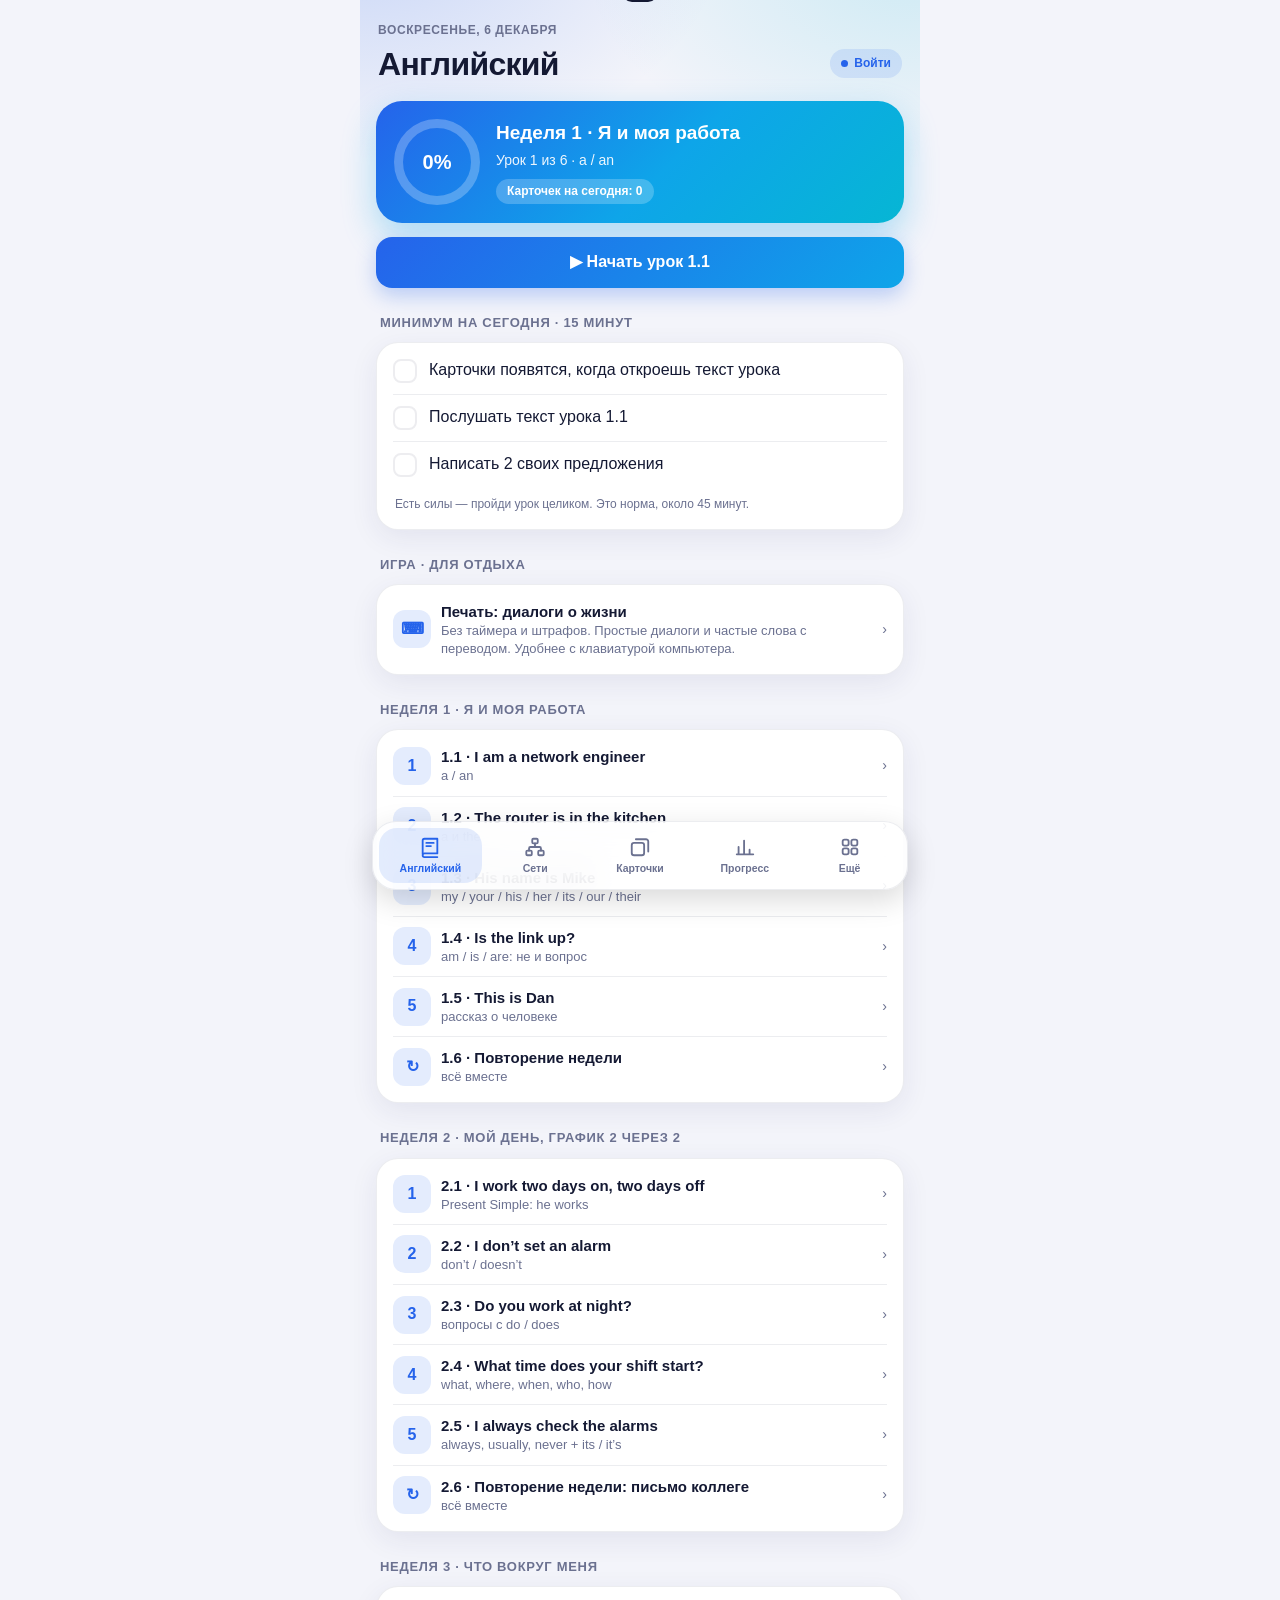
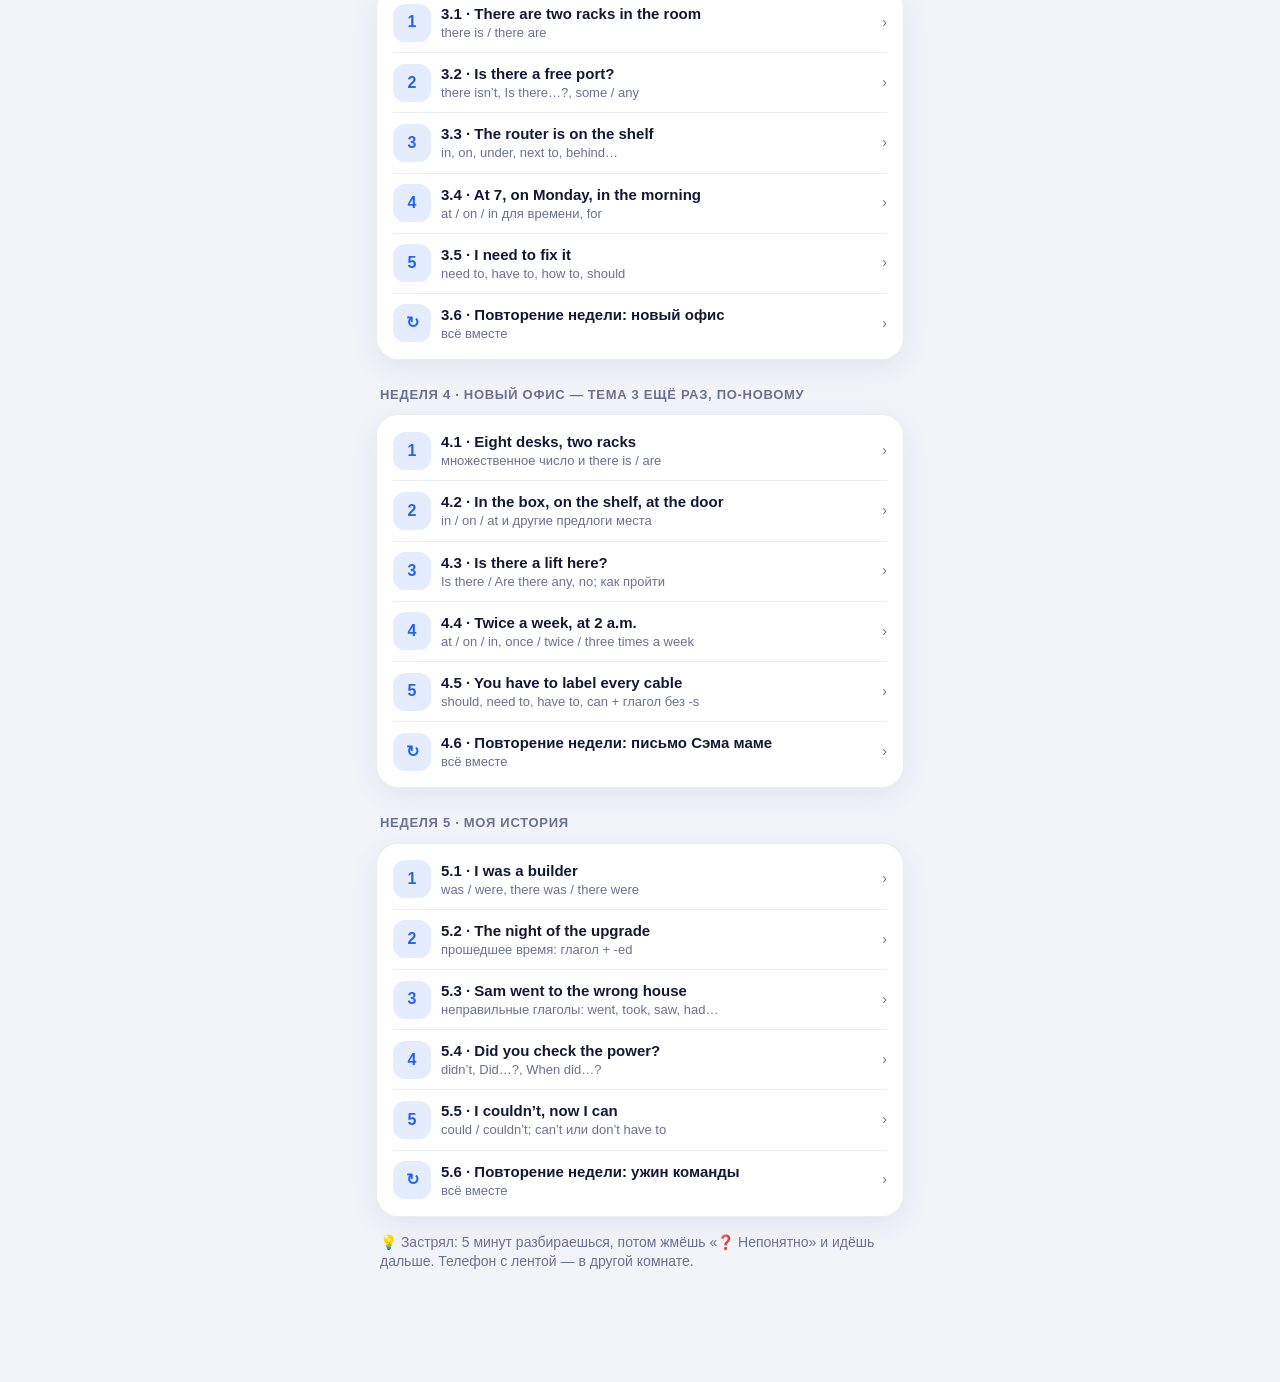
==== commit fed28749: "Add files via upload" ====
--- a/index.html
+++ b/index.html
@@ -264,7 +264,7 @@
 <script src="cloud.js"></script>
 <script src="sync.js"></script>
 <script>
-const K='eng_v1',APP_V='3.1';
+const K='eng_v1',APP_V='3.3';
 const KNOW=3,BOX=[0,1,2,4,7,14,30]; // «знаю» = коробка 3+; интервалы повторения в днях по коробкам
 const EN=window.LESSONS||[],WK=window.WEEKS||[],ND=window.NET||{modules:[],lessons:[],levels:[]};
 const NL=ND.lessons||[];NL.forEach(l=>{l.s='net'});
@@ -423,7 +423,7 @@
 // ---------- подсказки при письме: его типичные ошибки ----------
 const VERBS='work|start|finish|check|watch|like|want|go|have|get|live|drink|make|fix|play|read|write|need|know|say|use|help|study|open|call|end|love|eat|sleep|run|walk';
 // слова, которые он писал с ошибкой (по отчётам)
-const SPELL={becouse:'because',bocouse:'because',becuse:'because',becaus:'because',nigth:'night',ussually:'usually',cofee:'coffee',coffe:'coffee',mondey:'Monday',buildin:'building',officce:'office',ritchen:'kitchen',usualy:'usually',ussualy:'usually',usally:'usually',coffe:'coffee',quet:'quiet',collegs:'colleagues',collegues:'colleagues',wundefrul:'wonderful',wonderfull:'wonderful',nessesery:'necessary',neccesary:'necessary',necesary:'necessary',swith:'switch',swithes:'switches',adress:'address',neigbor:'neighbor',neigbors:'neighbors',metwork:'network',engeneer:'engineer',beatiful:'beautiful',beautifull:'beautiful',dosent:'doesn’t',freind:'friend',wich:'which'};
+const SPELL={becouse:'because',bocouse:'because',becuse:'because',becaus:'because',nigth:'night',ussually:'usually',cofee:'coffee',coffe:'coffee',mondey:'Monday',buildin:'building',officce:'office',ritchen:'kitchen',usualy:'usually',ussualy:'usually',usally:'usually',coffe:'coffee',quet:'quiet',collegs:'colleagues',collegues:'colleagues',wundefrul:'wonderful',wonderfull:'wonderful',nessesery:'necessary',neccesary:'necessary',necesary:'necessary',swith:'switch',swithes:'switches',adress:'address',neigbor:'neighbor',neigbors:'neighbors',metwork:'network',engeneer:'engineer',beatiful:'beautiful',beautifull:'beautiful',dosent:'doesn’t',freind:'friend',wich:'which',opossite:'opposite',oposite:'opposite',basment:'basement',lavel:'label',lader:'ladder',cabel:'cable',cabels:'cables',intresting:'interesting',thier:'their',somthing:'something',weigth:'weight',moning:'morning',engener:'engineer',engeener:'engineer',privat:'private',shouldt:'shouldn’t',goed:'went',comed:'came',haved:'had',getted:'got',maked:'made',taked:'took',sayed:'said',knowed:'knew',finded:'found',buyed:'bought',eated:'ate',sleeped:'slept',leaved:'left',writed:'wrote',doed:'did',studyed:'studied',stoped:'stopped',droved:'drove',losted:'lost',telled:'told',thinked:'thought',drinked:'drank',runned:'ran',swimmed:'swam',seed:'saw'};
 const spellOf=s=>[...new Set((s.toLowerCase().match(/[a-z]+/g)||[]).filter(w=>SPELL[w]))];
 const HINTS=[
 [s=>/(^|[\s(“"])i(?=[\s'’,.!?]|$)/.test(s),'Пиши «I» с большой буквы — всегда, даже в середине предложения.'],
@@ -443,6 +443,14 @@
 [s=>/\bat\s+(my\s+)?days?\s+off\b/i.test(s),'Дни — с on: on my days off.'],
 [s=>/\bon\s+\d{1,2}(?!\s*(st|nd|rd|th|jan|feb|mar|apr|may|jun|jul|aug|sep|oct|nov|dec))\b/i.test(s),'Время по часам — at: at 7. Срок — for: for 3 years.'],
 [s=>/\bon\s+(the\s+)?chat\b/i.test(s),'В чате — in the chat.'],
+[s=>/\bcall(s|ed|ing)?\s+to\s+(my|me|you|him|her|them|us|kate|dan|mike|sam|the|a|an|another)\b/i.test(s),'Звонить кому-то — без to: I call my colleagues.'],
+[s=>/\b(haven[’']?t|hasn[’']?t)\s+to\b/i.test(s),'«Не обязан» — I don’t have to. «Нельзя» — I can’t / I mustn’t.'],
+[s=>/\b(put|improve|make up)\s+(a\s+lot\s+of\s+|more\s+|my\s+)?money\b/i.test(s),'Зарабатывать — earn money; копить — save money.'],
+[s=>/\bon\s+(january|february|march|april|may|june|july|august|september|october|november|december)\b/i.test(s),'Месяц — с in: in November. On — только с датой: on 14 November.'],
+[s=>/\bonce\s+time\b/i.test(s),'«Один раз» — просто once: once in the morning.'],
+[s=>/\b(didn[’']?t|did\s+not|did)\s+(\w+\s+)?(went|came|saw|took|made|had|got|said|knew|found|bought|ate|slept|left|wrote|drove|lost|told|could|(?!(?:need|feed|speed|bleed)\b)\w{2,}ed)\b/i.test(s),'После did / didn’t — простая форма: I didn’t go, Did you check?'],
+[s=>/\b(was|were)\s+(work|go|check|call|start|live|study|play|watch|fix|help|want|like|see|come|do|have|eat|sleep|learn|walk|cook|read|write|stay|wait)\b/i.test(s),'«Я работал» — I worked, без was. Was / were — только «был»: I was at work.'],
+[s=>/\bcould(n[’']?t)?\s+to\b/i.test(s),'После could — без to: I could read.'],
 [s=>/\b(work|live|am|is|are)\s+hear\b/i.test(s),'Здесь — here. hear — слышать.'],
 [s=>/\bits\s+(is|a|an|the|not|work|works)\b/i.test(s)||/\bits\s+(very\s+)?(good|ok|fine|old|new|small|big|bad|cool|great|black|white)\s*([.!?,]|$)/i.test(s),'«its» — это «его / её» (чей). Если хочешь сказать «это / он есть» — пиши «it’s» или «it is».'],
 [s=>/\bquit\b/i.test(s),'«quit» — бросить. «Тихий» пишется «quiet».'],
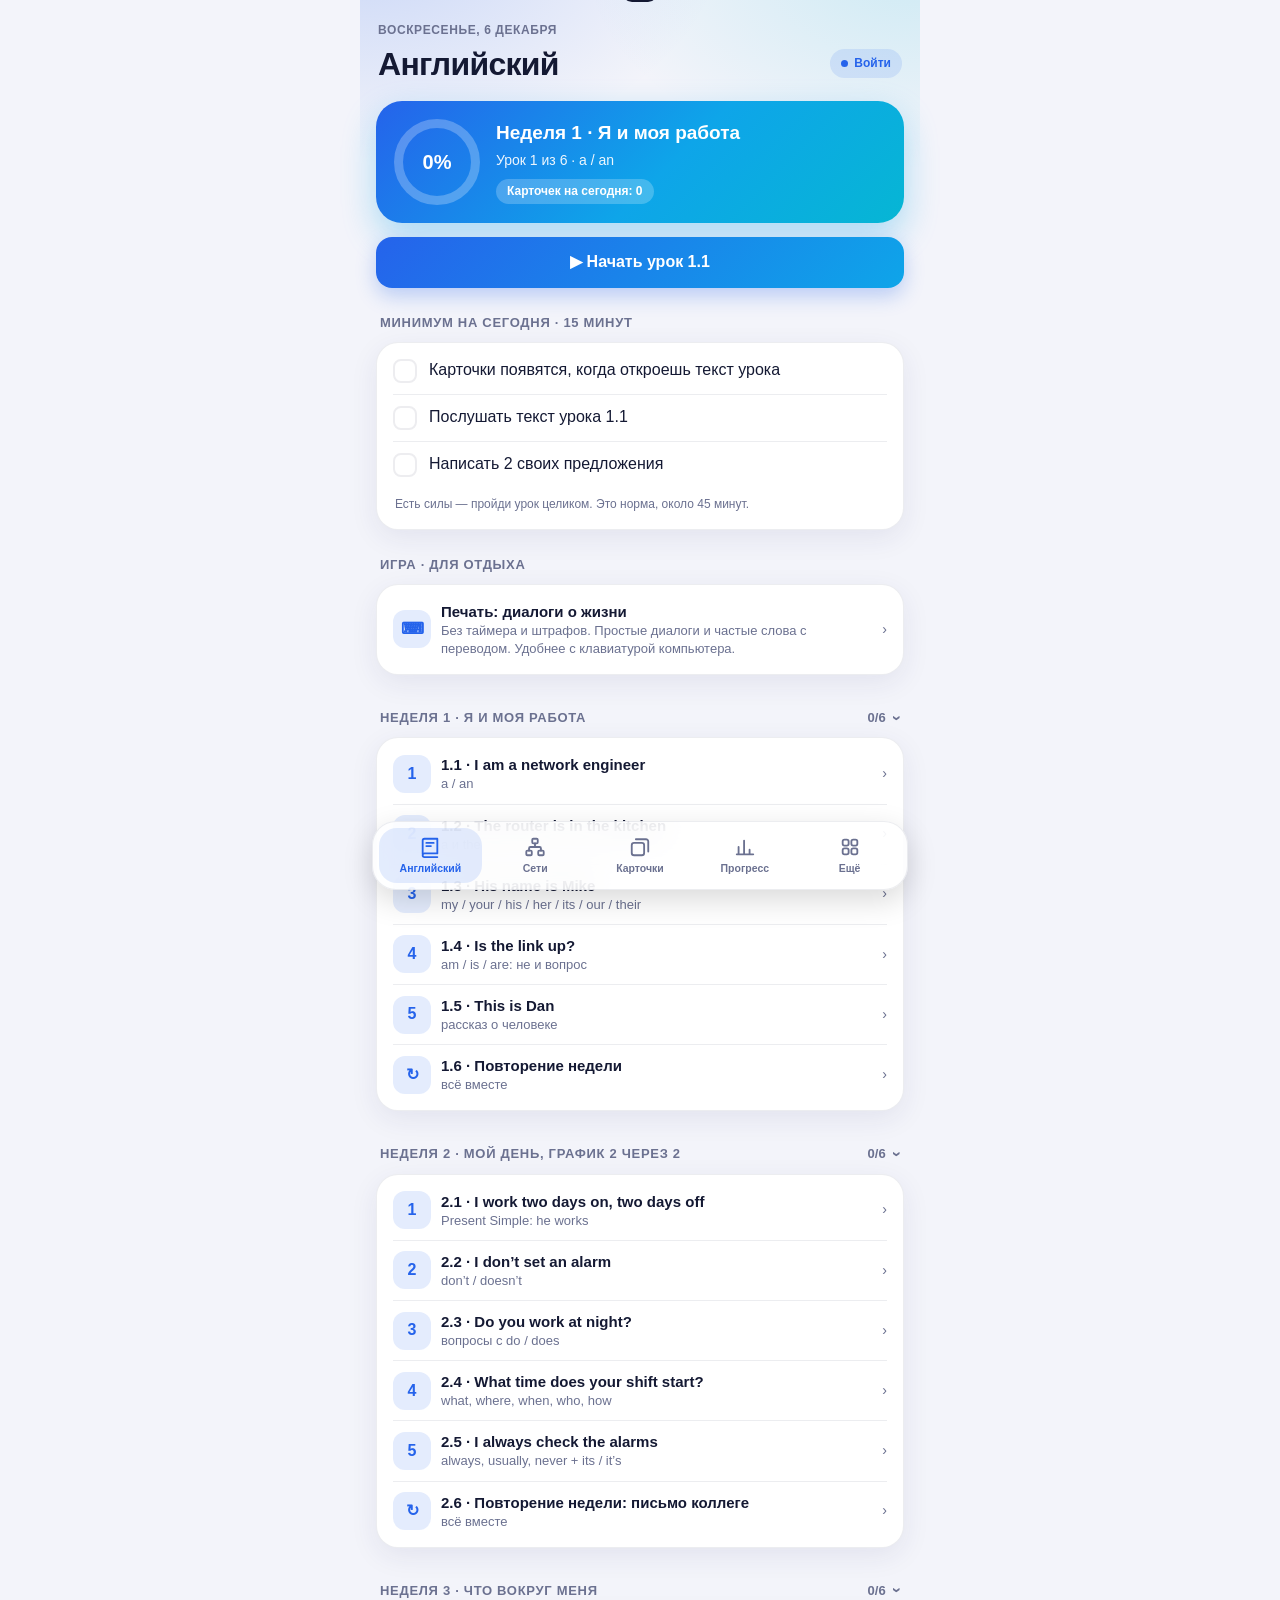
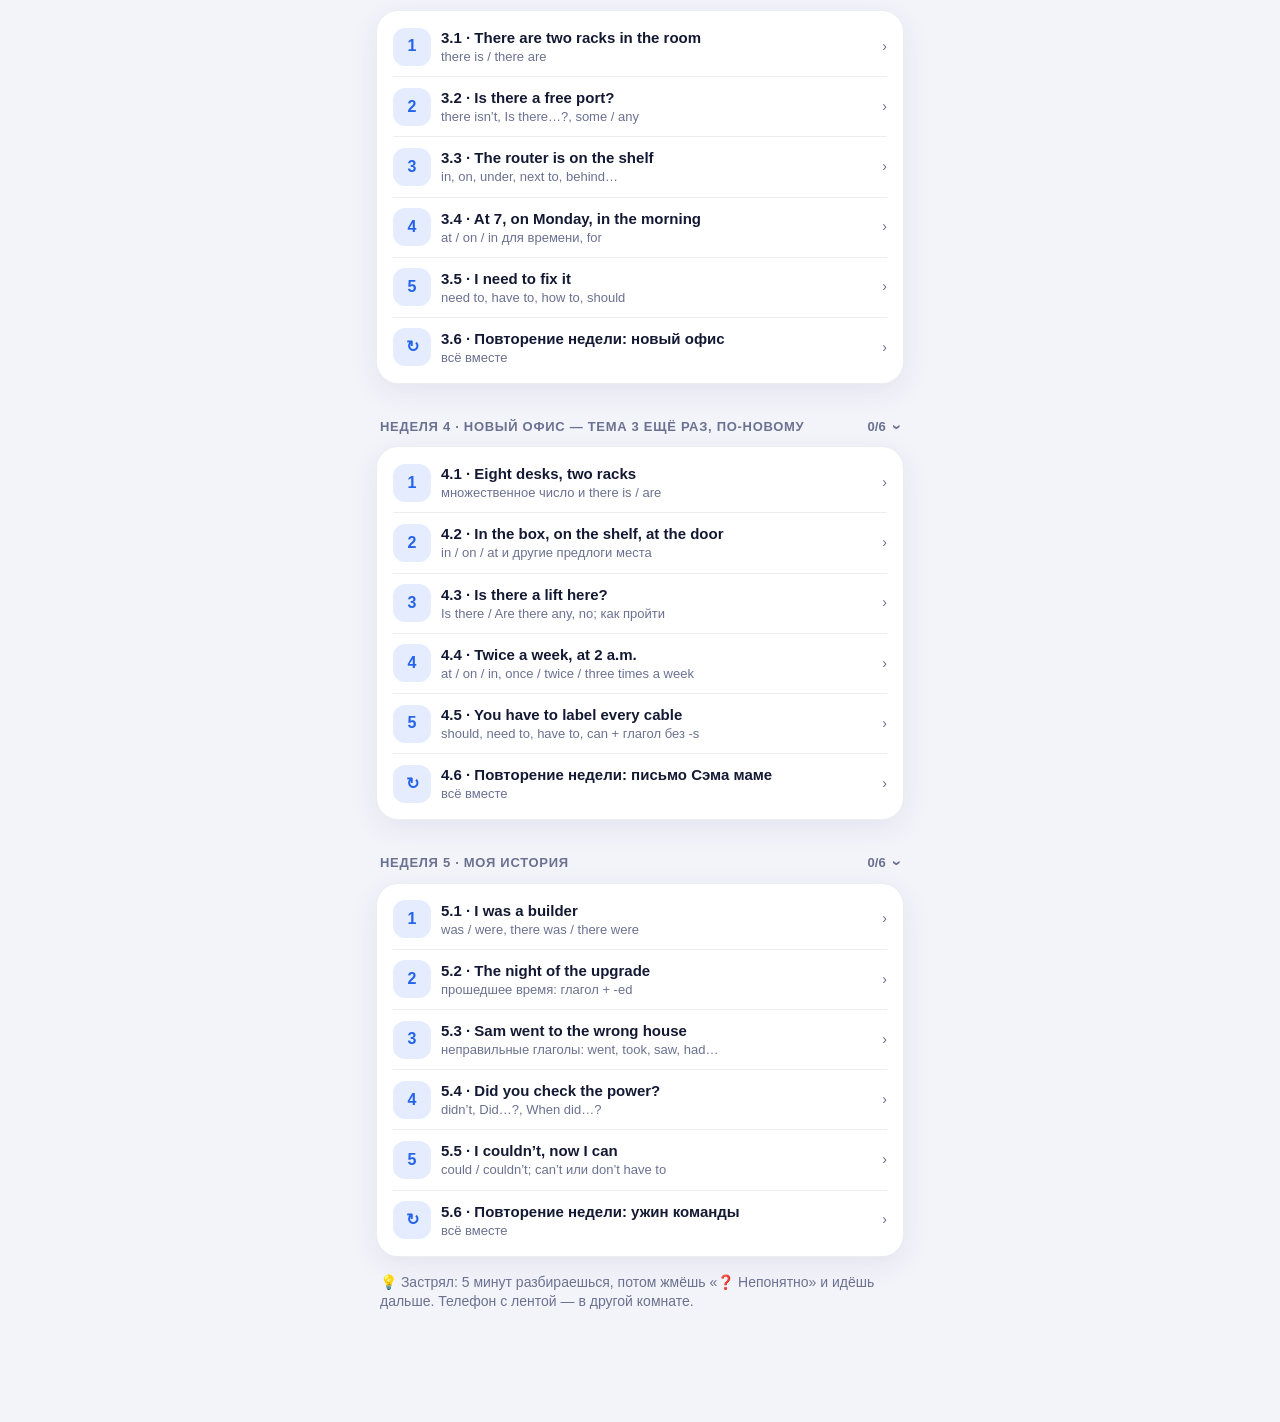
==== commit 2729a55c: "Add files via upload" ====
--- a/index.html
+++ b/index.html
@@ -33,6 +33,7 @@
 .row2>*{flex:1;min-width:0}
 a.btn{text-align:center;text-decoration:none}
 h2{font-size:13px;text-transform:uppercase;letter-spacing:.7px;color:var(--mu);margin:26px 4px 10px;font-weight:800}
+h2.wk{margin:0}h2.wk button{display:flex;align-items:center;gap:8px;width:100%;border:0;background:none;color:inherit;font:inherit;letter-spacing:inherit;text-transform:inherit;text-align:left;padding:16px 4px 10px;cursor:pointer}h2.wk.op button{padding-top:22px}h2.wk .wt{flex:1}h2.wk .wn{font-weight:700;letter-spacing:0;text-transform:none}h2.wk .chev{font-size:17px;line-height:1;transition:transform .2s}h2.wk.op .chev{transform:rotate(90deg)}
 .mu{color:var(--mu);font-size:14px}
 .card{background:var(--card);border-radius:22px;padding:16px;margin:0 0 12px;box-shadow:var(--sh);border:1px solid var(--bd)}
 .hero{background:linear-gradient(135deg,#2563eb 0%,#0ea5e9 55%,#06b6d4 100%);color:#fff;border-radius:26px;padding:18px;display:flex;gap:16px;align-items:center;box-shadow:0 14px 34px rgba(14,165,233,.32);margin-bottom:14px}
@@ -264,7 +265,7 @@
 <script src="cloud.js"></script>
 <script src="sync.js"></script>
 <script>
-const K='eng_v1',APP_V='3.3';
+const K='eng_v1',APP_V='3.5';
 const KNOW=3,BOX=[0,1,2,4,7,14,30]; // «знаю» = коробка 3+; интервалы повторения в днях по коробкам
 const EN=window.LESSONS||[],WK=window.WEEKS||[],ND=window.NET||{modules:[],lessons:[],levels:[]};
 const NL=ND.lessons||[];NL.forEach(l=>{l.s='net'});
@@ -273,7 +274,7 @@
 const ALL=EN.concat(NL);
 const subj=s=>s=='net'?NL:EN;
 const subjAll=subj;
-let S,tab='en',open={en:null,net:null},T={},TR=new Set(),cs=null,deck='en',tz=null,shownDay='',sheetSave=null,VO=[];
+let S,tab='en',open={en:null,net:null},T={},TR=new Set(),cs=null,deck='en',tz=null,shownDay='',sheetSave=null,VO=[],wOpen={};
 
 const p=n=>String(n).padStart(2,'0');
 const dk=d=>d.getFullYear()+'-'+p(d.getMonth()+1)+'-'+p(d.getDate());
@@ -398,6 +399,21 @@
 const hardW=d=>keysOf(d).filter(k=>S.cards[k].x).sort((a,b)=>S.cards[b].x-S.cards[a].x).slice(0,8);
 function nextDue(d){let m=null;keysOf(d).forEach(k=>{const x=S.cards[k].due;if(x>today()&&(!m||x<m))m=x});return m}
 const cardFront=k=>{const c=S.cards[k];return c.d?c.q:k};
+// свои слова (l:'my', a — дата добавления): ключ — само английское слово, как у слов из уроков
+const myKeys=()=>keysOf('en').filter(k=>S.cards[k].l=='my').sort((a,b)=>(S.cards[b].a||'').localeCompare(S.cards[a].a||'')||a.localeCompare(b));
+function cardSheet(k){const c=k?S.cards[k]:null;
+openSheet(k?'Изменить слово':'Своё слово',`<label class="mu" for="f_en">По-английски</label><input class="in" id="f_en" autocomplete="off" autocapitalize="off" autocorrect="off" spellcheck="false" placeholder="например: get used to" value="${esc(k||'')}" style="margin:6px 0 12px">`+
+`<label class="mu" for="f_ru">Перевод</label><input class="in" id="f_ru" autocomplete="off" placeholder="например: привыкать" value="${esc(c?c.ru:'')}" style="margin-top:6px">`+
+`<div class="hint">Слово или короткая фраза — как услышал в видео. Карточка сегодня же встанет в повторение.</div>`+
+(k?`<button class="btn r" data-a="cdel" data-k="${esc(k)}" style="margin-top:12px">Удалить слово</button>`:''),
+()=>{const en=$('f_en').value.replace(/\s+/g,' ').trim(),ru=$('f_ru').value.replace(/\s+/g,' ').trim();
+if(!en||!ru){toast('Впиши слово и перевод');return}
+const lo=en.toLowerCase(),dup=Object.keys(S.cards).find(x=>x!==k&&!S.cards[x].d&&x.toLowerCase()==lo);
+if(dup){toast(S.cards[dup].l=='my'?'Это слово уже есть в твоих':'Это слово уже есть — из уроков');return}
+if(k){const o=S.cards[k];o.ru=ru;if(en!==k){S.cards[en]=o;delete S.cards[k]}toast('Сохранил')}
+else{S.cards[en]={ru,b:0,due:today(),n:0,x:0,l:'my',a:today()};toast('Добавил — сегодня уже в повторении')}
+return true});
+setTimeout(()=>{const e=$(k?'f_ru':'f_en');if(e)e.focus()},50)}
 
 // ---------- проверка ответов ----------
 const CONTR=[[/\b(i)'m\b/gi,'$1 am'],[/\b(he|she|it|that|what|there|who)'s\b/gi,'$1 is'],[/\b(you|we|they)'re\b/gi,'$1 are'],[/\b(i|you|we|they)'ve\b/gi,'$1 have'],[/\b(i|you|he|she|it|we|they)'ll\b/gi,'$1 will'],[/\b(c)an't\b/gi,'$1annot'],[/\b(c)an not\b/gi,'$1annot'],[/\b(w)on't\b/gi,'$1ill not'],[/n't\b/gi,' not']];
@@ -521,8 +537,12 @@
 '<div class="hint">Есть силы — пройди урок целиком. Это норма, около 45 минут.</div></div>';
 // игра «Печать»: не урок, просто отдых — простые диалоги о жизни и слепая печать
 h+='<h2>Игра · для отдыха</h2><div class="card"><a class="li lr" href="type.html" style="text-decoration:none;color:inherit"><div class="ico">⌨</div><div class="ht"><b>Печать: диалоги о жизни</b><small>Без таймера и штрафов. Простые диалоги и частые слова с переводом. Удобнее с клавиатурой компьютера.</small></div><span class="mu">›</span></a></div>';
-WK.forEach(W=>{const ls=EN.filter(l=>l.w==W.w);h+=`<h2>Неделя ${W.w} · ${esc(W.t)}</h2>`;
-h+=ls.length?'<div class="card">'+ls.map(lessonRow).join('')+'</div>':`<div class="card mu">${esc(W.g)}. Уроки появятся после проверки с Claude.</div>`});
+// пройденные недели свёрнуты, чтобы до текущей не листать; нажатие на заголовок разворачивает
+WK.forEach(W=>{const ls=EN.filter(l=>l.w==W.w);
+if(!ls.length){h+=`<h2>Неделя ${W.w} · ${esc(W.t)}</h2><div class="card mu">${esc(W.g)}. Уроки появятся после проверки с Claude.</div>`;return}
+const dn=ls.filter(l=>pr(l.id).done).length,op=W.w in wOpen?wOpen[W.w]:dn<ls.length;
+h+=`<h2 class="wk${op?' op':''}"><button data-a="wk" data-w="${W.w}" aria-expanded="${op}"><span class="wt">Неделя ${W.w} · ${esc(W.t)}</span><span class="wn">${dn==ls.length?'✓ ':''}${dn}/${ls.length}</span><span class="chev">›</span></button></h2>`;
+if(op)h+='<div class="card">'+ls.map(lessonRow).join('')+'</div>'});
 return h+'<div class="mu" style="padding:4px 4px 0">💡 Застрял: 5 минут разбираешься, потом жмёшь «❓ Непонятно» и идёшь дальше. Телефон с лентой — в другой комнате.</div>'}
 
 // ---------- экран «Сети» ----------
@@ -685,15 +705,18 @@
 function vCards(){
 if(cs)return vSession();
 const d=dueList(deck).length,C=cstats(deck),nd=nextDue(deck);
-let h=head(deck=='en'?'Слова из уроков':'Понятия из уроков по сетям','Карточки');
+let h=head(deck=='en'?'Слова из уроков и свои':'Понятия из уроков по сетям','Карточки');
 h+=`<div class="seg">${[['en','Английский'],['net','Сети']].map(o=>`<button class="${deck==o[0]?'on':''}" data-a="deck" data-d="${o[0]}">${o[1]} · ${dueList(o[0]).length}</button>`).join('')}</div>`;
 h+=`<div class="hero wrap${deck=='net'?' nt':''}">${wring(pct(C.kn,C.all))}<div class="info"><b>${d?'На сегодня: '+d:'На сегодня всё'}</b><p>${d?'Примерно '+Math.max(1,Math.round(d/(deck=='en'?4:3)))+' мин.':nd?'Следующие — '+fmtD(nd)+'.':deck=='en'?'Слова появятся после текста урока.':'Карточки появятся после теории урока.'}</p></div>`+
 `<div class="stats"><div><small>Новые</small><b>${C.nw}</b></div><div><small>Учу</small><b>${C.lr}</b></div><div><small>Знаю</small><b>${C.kn}</b></div></div></div>`;
 if(d)h+='<button class="btn" data-a="startc">Начать повторение</button>';
+if(deck=='en')h+='<button class="btn g" data-a="cadd">＋ Добавить своё слово</button>';
 h+=deck=='en'?'<div class="card mu">«Помню» — слово вернётся через несколько дней, и каждый раз всё позже. «Трудно» — вернётся скоро. «Не помню» — ещё раз сейчас и снова завтра. Когда слово начинает узнаваться, карточка переворачивается: видишь русское, вспоминаешь английское.</div>':
 '<div class="card mu">Прочитай вопрос и ответь вслух или в уме своими словами. Потом открой ответ и честно сравни. «Помню» — только если ответил по сути верно.</div>';
 const H=hardW(deck);
 if(H.length)h+=`<h2>Трудные</h2><div class="card">${H.map(k=>deck=='en'?row(k,S.cards[k].ru+' · ошибок: '+S.cards[k].x):`<div class="sn"><div class="en" style="font-size:15px">${S.cards[k].h?S.cards[k].q:esc(S.cards[k].q)}<span class="tr">ошибок: ${S.cards[k].x}</span></div></div>`).join('')}</div>`;
+if(deck=='en'){const M=myKeys(),mr=k=>`<div class="sn"><button class="en plain" data-a="cedit" data-k="${esc(k)}" style="text-align:left">${esc(k)}<span class="tr">${esc(S.cards[k].ru)} · ✎</span></button>${sayB(k)}</div>`;
+if(M.length)h+=`<h2>Мои слова · ${M.length}</h2><div class="card">${M.slice(0,12).map(mr).join('')}${M.length>12?`<details><summary class="mu" style="padding:10px 0 2px">Ещё ${M.length-12}</summary>${M.slice(12).map(mr).join('')}</details>`:''}</div>`}
 return h}
 
 function vSession(){
@@ -741,7 +764,10 @@
 subjAll(s).forEach(l=>{const q=pr(l.id);if(!q.st&&!q.done)return;any=1;const sc=q.sc;
 r+=`- ${lnum(l)} ${l.t}: ${q.done?'пройден '+fmtS(q.done):'в процессе'}${sc?`, ${net?'вопросы':'задания'} ${sc[0]}/${sc[1]} (${pct(sc[0],sc[1])}%)`:''}${l.lab?`, лаба ${(q.lab||[]).length}/${l.lab.steps.length}`:''}\n`});
 if(!any)r+='- пока не начинал\n';
-r+=`Карточки: всего ${C.all}, знаю ${C.kn}, учу ${C.lr}, новые ${C.nw}. На сегодня осталось: ${dueList(s).length}.\n`;
+const MY=net?[]:myKeys();
+r+=`Карточки: всего ${C.all}${MY.length?` (своих ${MY.length})`:''}, знаю ${C.kn}, учу ${C.lr}, новые ${C.nw}. На сегодня осталось: ${dueList(s).length}.\n`;
+const MN=MY.filter(k=>S.cards[k].a&&diff(S.cards[k].a,today())<=10);
+if(MN.length)r+='Свои слова за 10 дней (проверь перевод): '+MN.map(k=>`${k} — ${S.cards[k].ru}`).join('; ')+'\n';
 const H=hardW(s);if(H.length)r+='Трудные: '+H.map(k=>`${net?strip(S.cards[k].q):k} (${S.cards[k].x})`).join('; ')+'\n';
 const E=S.err.filter(e=>{const l=les(e.l);return l&&sOf(l)==s&&diff(e.d,today())<=10}).slice(-25);
 if(E.length){r+='Ошибки:\n';E.forEach(e=>{r+=`- [${lnum(les(e.l))}] ${strip(e.q)} → мой ответ: «${strip(e.y)}», верно: «${strip(e.a)}»${e.s?' (засчитал сам, проверь)':''}\n`})}
@@ -841,6 +867,10 @@
 case 'flip':{cs.flip=true;const c=S.cards[cs.q[cs.i]];if(!c.d)say([cs.q[cs.i]]);render();return}
 case 'grade':grade(+D.g);break;
 case 'cend':cs=null;hush();render();top0();return;
+case 'wk':{const w=+D.w,ls=EN.filter(l=>l.w==w),op=w in wOpen?wOpen[w]:ls.some(l=>!pr(l.id).done);wOpen[w]=!op;render();return}
+case 'cadd':cardSheet(null);return;
+case 'cedit':if(S.cards[D.k])cardSheet(D.k);return;
+case 'cdel':if(!S.cards[D.k]||!confirm('Удалить «'+D.k+'» из карточек?'))return;delete S.cards[D.k];closeSheet();toast('Удалил');break;
 case 'tz':tab='net';open.net=null;tz={m:'net',p:gen('net'),res:null};render();top0();return;
 case 'tzm':tz={m:D.v,p:gen(D.v),res:null};render();return;
 case 'tzc':tzCheck();return;
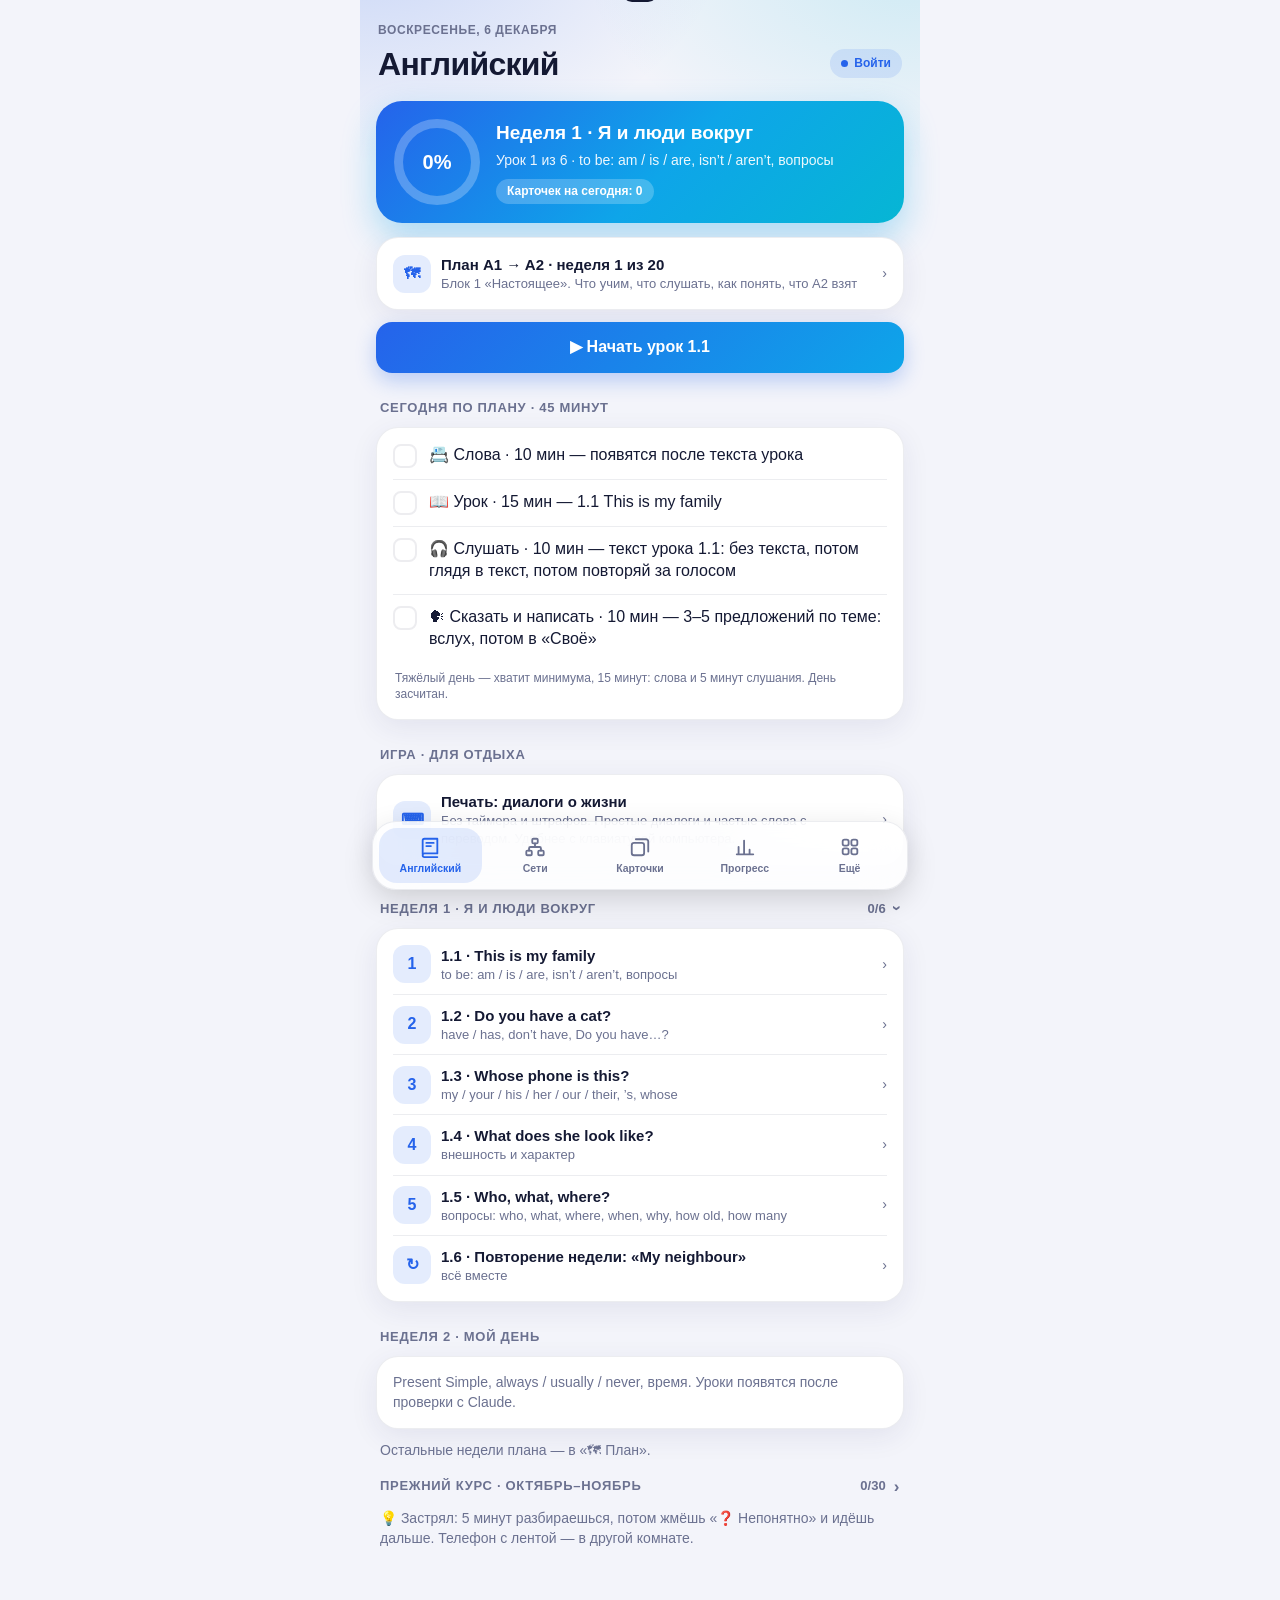
==== commit 45e49379: "Add files via upload" ====
--- a/index.html
+++ b/index.html
@@ -33,6 +33,7 @@
 .row2>*{flex:1;min-width:0}
 a.btn{text-align:center;text-decoration:none}
 h2{font-size:13px;text-transform:uppercase;letter-spacing:.7px;color:var(--mu);margin:26px 4px 10px;font-weight:800}
+.pw{display:flex;gap:12px;padding:12px 0;border-top:1px solid var(--bd)}.pw:first-child{border-top:0;padding-top:0}.pw .ht small{display:block;margin-top:3px}.pw.cur .ht b{color:var(--ac)}
 h2.wk{margin:0}h2.wk button{display:flex;align-items:center;gap:8px;width:100%;border:0;background:none;color:inherit;font:inherit;letter-spacing:inherit;text-transform:inherit;text-align:left;padding:16px 4px 10px;cursor:pointer}h2.wk.op button{padding-top:22px}h2.wk .wt{flex:1}h2.wk .wn{font-weight:700;letter-spacing:0;text-transform:none}h2.wk .chev{font-size:17px;line-height:1;transition:transform .2s}h2.wk.op .chev{transform:rotate(90deg)}
 .mu{color:var(--mu);font-size:14px}
 .card{background:var(--card);border-radius:22px;padding:16px;margin:0 0 12px;box-shadow:var(--sh);border:1px solid var(--bd)}
@@ -265,16 +266,18 @@
 <script src="cloud.js"></script>
 <script src="sync.js"></script>
 <script>
-const K='eng_v1',APP_V='3.5';
+const K='eng_v1',APP_V='4.0';
 const KNOW=3,BOX=[0,1,2,4,7,14,30]; // «знаю» = коробка 3+; интервалы повторения в днях по коробкам
 const EN=window.LESSONS||[],WK=window.WEEKS||[],ND=window.NET||{modules:[],lessons:[],levels:[]};
 const NL=ND.lessons||[];NL.forEach(l=>{l.s='net'});
 // главы СДСМ проходятся в самом курсе (папка net/, тот же сайт): здесь только список глав и «продолжить»
 const CO=window.COURSE||{parts:[],list:[]};
 const ALL=EN.concat(NL);
+// новый курс по плану A1 → A2 и прежний курс (old)
+const ENN=EN.filter(l=>!l.old),ENO=EN.filter(l=>l.old),OWK=window.OLD_WEEKS||[],PL=window.PLAN||null;
 const subj=s=>s=='net'?NL:EN;
 const subjAll=subj;
-let S,tab='en',open={en:null,net:null},T={},TR=new Set(),cs=null,deck='en',tz=null,shownDay='',sheetSave=null,VO=[],wOpen={};
+let S,tab='en',open={en:null,net:null},T={},TR=new Set(),cs=null,deck='en',tz=null,shownDay='',sheetSave=null,VO=[],wOpen={},planV=false;
 
 const p=n=>String(n).padStart(2,'0');
 const dk=d=>d.getFullYear()+'-'+p(d.getMonth()+1)+'-'+p(d.getDate());
@@ -297,7 +300,7 @@
 const les=id=>ALL.find(l=>l.id==id);
 const isNet=l=>!!l&&l.s=='net';
 const sOf=l=>isNet(l)?'net':'en';
-const lnum=l=>(isNet(l)?'С':'')+l.w+'.'+l.n;
+const lnum=l=>(isNet(l)?'С':'')+(l.old?'Ст.':'')+l.w+'.'+l.n;
 // шаги урока — только те, для которых в уроке есть содержимое
 function stepsOf(l){return isNet(l)?['theory','lab','tasks','own'].filter(s=>s=='tasks'?(l.tasks||[]).length:l[s]):['rule','text','tasks','own'].filter(s=>s=='tasks'||s=='own'||l[s])}
 const SN=(l,s)=>({rule:'Правило',text:'Текст',theory:'Теория',lab:'Лаба',tasks:isNet(l)?'Вопросы':'Задания',own:isNet(l)?'Объясни':'Своё',done:'Итог'})[s];
@@ -306,7 +309,7 @@
 const txt=(t,s)=>t.h?s:esc(s);
 const pr=id=>S.L[id]||{};
 const P=id=>S.L[id]||(S.L[id]={st:null,ti:0,r:[],own:'',ownD:null,show:false,heard:false,done:null,sc:null,pass:0,lab:[]});
-const curL=s=>subj(s).find(l=>!pr(l.id).done);
+const curL=s=>subj(s).find(l=>!l.old&&!pr(l.id).done);
 const doneToday=s=>subjAll(s).some(l=>pr(l.id).done==today());
 const okN=q=>(q.r||[]).filter(x=>x>0).length;
 const cur=()=>(tab=='en'||tab=='net')&&open[tab]?les(open[tab]):null;
@@ -324,7 +327,7 @@
 const nid=()=>typeof syncNewId=='function'?syncNewId():'t'+Date.now().toString(36);
 function load(){try{S=JSON.parse(localStorage.getItem(K))}catch(e){S=null}S=S&&S.v?migrate(S):init();
 // если Claude поправил перевод или ответ в уроках, карточка подхватит новый текст
-ALL.forEach(l=>{(l.words||[]).concat(l.terms||[]).forEach(([en,ru])=>{const c=S.cards[en];if(c&&!c.d)c.ru=ru});
+ALL.forEach(l=>{(l.words||[]).concat(l.terms||[]).forEach(([en,ru])=>{const c=S.cards[en];if(c&&!c.d&&c.l!='my')c.ru=ru});
 (l.cards||[]).forEach(([q,a],i)=>{const c=S.cards['n:'+l.id+':'+i];if(c){c.q=q;c.a=a}})})}
 function store(){try{localStorage.setItem(K,JSON.stringify(S))}catch(e){toast('Не удалось сохранить')}}
 function save(){store();if(SY)SY.soon()}
@@ -524,26 +527,49 @@
 // ---------- экран «Английский» ----------
 function vEn(){
 const t=today(),c=curL('en'),due=dueList('en').length,C=cstats('en'),A=actOf(t);
-const w=c?c.w:(EN.length?EN[EN.length-1].w:1),wl=EN.filter(l=>l.w==w),W=WK.find(x=>x.w==w)||{t:''};
+const w=c?c.w:(ENN.length?ENN[ENN.length-1].w:1),wl=ENN.filter(l=>l.w==w),W=WK.find(x=>x.w==w)||{t:''};
+const B=PL&&W.b?PL.blocks.find(x=>x.b==W.b):null;
 let h=head(dateLine(),'Английский');
 h+=`<div class="hero">${wring(pct(wl.filter(l=>pr(l.id).done).length,wl.length))}<div class="info"><b>Неделя ${w} · ${esc(W.t)}</b><p>${c?'Урок '+c.n+' из '+wl.length+' · '+esc(c.g):'Все уроки недели пройдены'}</p><span class="chip">Карточек на сегодня: ${due}</span></div></div>`;
-if(!c&&EN.length)h+=`<button class="note in" data-a="tab" data-t="stats">🏁 Уроки недели ${w} пройдены. Составь отчёт во вкладке «Прогресс» и пройди проверку с Claude. Новые уроки появятся после неё.</button>`;
+if(PL)h+=`<div class="card"><button class="li lr" data-a="plan"><div class="ico">🗺</div><div class="ht"><b>План A1 → A2 · неделя ${w} из ${WK.length}</b><small>${B?'Блок '+B.b+' «'+esc(B.t)+'». ':''}Что учим, что слушать, как понять, что A2 взят</small></div><span class="mu">›</span></button></div>`;
+if(!c&&ENN.length)h+=`<button class="note in" data-a="tab" data-t="stats">🏁 Уроки недели ${w} пройдены. Составь отчёт во вкладке «Прогресс» и пройди проверку с Claude. Новые уроки появятся после неё.</button>`;
 h+=bkNote()+startBtn('en',c);
-const xl=c&&c.text?c:[...EN].reverse().find(l=>l.text&&pr(l.id).st)||EN.find(l=>l.text),ol=c||xl;
-h+='<h2>Минимум на сегодня · 15 минут</h2><div class="card">'+
-mrow(C.all&&!due,due?`Повторить карточки: ${due}`:C.all?'Карточки на сегодня повторены':'Карточки появятся, когда откроешь текст урока','data-a="deck" data-d="en"')+
-(xl?mrow(A.h,`Послушать текст урока ${lnum(xl)}`,`data-a="open" data-l="${xl.id}" data-s="text"`):'')+
-(ol?mrow(A.o,'Написать 2 своих предложения',`data-a="open" data-l="${ol.id}" data-s="own"`):'')+
-'<div class="hint">Есть силы — пройди урок целиком. Это норма, около 45 минут.</div></div>';
+const xl=c&&c.text?c:[...ENN].reverse().find(l=>l.text&&pr(l.id).st)||ENN.find(l=>l.text),ol=c||xl;
+// день по плану: слова 10 + урок 15 + слушать 10 + сказать и написать 10
+h+='<h2>Сегодня по плану · 45 минут</h2><div class="card">'+
+mrow(C.all&&!due,'📇 Слова · 10 мин — '+(due?`повторить карточки: ${due}`:C.all?'на сегодня повторены':'появятся после текста урока'),'data-a="deck" data-d="en"')+
+(c?mrow(doneToday('en'),`📖 Урок · 15 мин — ${lnum(c)} ${esc(c.t)}`,`data-a="open" data-l="${c.id}"`):mrow(true,'📖 Урок · уроки недели пройдены',''))+
+(xl?mrow(A.h,`🎧 Слушать · 10 мин — текст урока ${lnum(xl)}: без текста, потом глядя в текст, потом повторяй за голосом`,`data-a="open" data-l="${xl.id}" data-s="text"`):'')+
+(ol?mrow(A.o,'🗣 Сказать и написать · 10 мин — 3–5 предложений по теме: вслух, потом в «Своё»',`data-a="open" data-l="${ol.id}" data-s="own"`):'')+
+`<div class="hint">${esc(PL?PL.min:'Тяжёлый день — хватит слов и 5 минут слушания.')}</div></div>`;
 // игра «Печать»: не урок, просто отдых — простые диалоги о жизни и слепая печать
 h+='<h2>Игра · для отдыха</h2><div class="card"><a class="li lr" href="type.html" style="text-decoration:none;color:inherit"><div class="ico">⌨</div><div class="ht"><b>Печать: диалоги о жизни</b><small>Без таймера и штрафов. Простые диалоги и частые слова с переводом. Удобнее с клавиатурой компьютера.</small></div><span class="mu">›</span></a></div>';
 // пройденные недели свёрнуты, чтобы до текущей не листать; нажатие на заголовок разворачивает
-WK.forEach(W=>{const ls=EN.filter(l=>l.w==W.w);
-if(!ls.length){h+=`<h2>Неделя ${W.w} · ${esc(W.t)}</h2><div class="card mu">${esc(W.g)}. Уроки появятся после проверки с Claude.</div>`;return}
+const wkHead=(key,title,dn,n,op)=>`<h2 class="wk${op?' op':''}"><button data-a="wk" data-w="${key}" aria-expanded="${op}"><span class="wt">${title}</span><span class="wn">${n&&dn==n?'✓ ':''}${n?dn+'/'+n:''}</span><span class="chev">›</span></button></h2>`;
+WK.forEach(W=>{const ls=ENN.filter(l=>l.w==W.w);
+if(!ls.length){if(W.w<=w+1)h+=`<h2>Неделя ${W.w} · ${esc(W.t)}</h2><div class="card mu">${esc(W.g)}. Уроки появятся после проверки с Claude.</div>`;return}
 const dn=ls.filter(l=>pr(l.id).done).length,op=W.w in wOpen?wOpen[W.w]:dn<ls.length;
-h+=`<h2 class="wk${op?' op':''}"><button data-a="wk" data-w="${W.w}" aria-expanded="${op}"><span class="wt">Неделя ${W.w} · ${esc(W.t)}</span><span class="wn">${dn==ls.length?'✓ ':''}${dn}/${ls.length}</span><span class="chev">›</span></button></h2>`;
+h+=wkHead(W.w,`Неделя ${W.w} · ${esc(W.t)}`,dn,ls.length,op);
 if(op)h+='<div class="card">'+ls.map(lessonRow).join('')+'</div>'});
+h+=`<div class="mu" style="margin:6px 4px 0">Остальные недели плана — в «🗺 План».</div>`;
+// прежний курс: свёрнут, открывается целиком
+if(ENO.length){const op=!!wOpen.old;h+=wkHead('old','Прежний курс · октябрь–ноябрь',ENO.filter(l=>pr(l.id).done).length,ENO.length,op);
+if(op)OWK.forEach(W=>{const ls=ENO.filter(l=>l.w==W.w);if(ls.length)h+=`<div class="mu" style="margin:10px 4px 6px;font-weight:700">Неделя ${W.w} · ${esc(W.t)}</div><div class="card">${ls.map(lessonRow).join('')}</div>`})}
 return h+'<div class="mu" style="padding:4px 4px 0">💡 Застрял: 5 минут разбираешься, потом жмёшь «❓ Непонятно» и идёшь дальше. Телефон с лентой — в другой комнате.</div>'}
+
+// ---------- экран «План» ----------
+function vPlan(){
+const c=curL('en'),cw=c?c.w:(ENN.length?ENN[ENN.length-1].w:1);
+let h=`<div class="lh"><button class="back" data-a="planx">‹ Английский</button></div>`+head(esc(PL.t),'План');
+h+=`<div class="card mu">${esc(PL.about)}</div>`;
+h+='<h2>Каждый день · 45 минут</h2><div class="card">'+PL.day.map(d=>`<div class="sn"><div class="en" style="font-size:15px">${d[0]} <b>${esc(d[1])}</b> · ${esc(d[2])}<span class="tr">${esc(d[3])}</span></div></div>`).join('')+`<div class="hint">${esc(PL.min)}</div></div>`;
+h+=`<h2>Каждая неделя</h2><div class="card mu">${esc(PL.week)}</div>`;
+PL.blocks.forEach(B=>{h+=`<h2>Блок ${B.b} · ${esc(B.t)}</h2><div class="card">`+WK.filter(W=>W.b==B.b).map(W=>{
+const ls=ENN.filter(l=>l.w==W.w),dn=ls.length&&ls.every(l=>pr(l.id).done),cur=W.w==cw;
+return `<div class="pw${cur?' cur':''}"><div class="ico ${dn?'dn':''}">${dn?'✓':W.w}</div><div class="ht"><b>${esc(W.t)}${cur?' · сейчас':''}</b><small>${esc(W.g)}</small><small>Научишься: ${esc(W.can)}</small><small>🎧 ${esc(W.lis)}</small></div></div>`}).join('')+'</div>'});
+h+='<h2>Как понять, что A2 взят</h2><div class="card">'+PL.final.map((x,i)=>`<div class="sn"><div class="en" style="font-size:15px">${i+1}. ${esc(x)}</div></div>`).join('')+'</div>';
+h+=`<div class="card mu">Слова, которые ты уже знаешь, остаются в карточках. Новые слова уроков добавляются к ним, а повторы не дублируются.</div>`;
+return h}
 
 // ---------- экран «Сети» ----------
 function vNet(){
@@ -761,7 +787,7 @@
 return h}
 
 function repPart(s){const C=cstats(s),net=s=='net';let r=net?'Главы СДСМ на телефоне:\n':'Уроки:\n',any=0;
-subjAll(s).forEach(l=>{const q=pr(l.id);if(!q.st&&!q.done)return;any=1;const sc=q.sc;
+subjAll(s).forEach(l=>{const q=pr(l.id);if(l.old||(!q.st&&!q.done))return;any=1;const sc=q.sc;
 r+=`- ${lnum(l)} ${l.t}: ${q.done?'пройден '+fmtS(q.done):'в процессе'}${sc?`, ${net?'вопросы':'задания'} ${sc[0]}/${sc[1]} (${pct(sc[0],sc[1])}%)`:''}${l.lab?`, лаба ${(q.lab||[]).length}/${l.lab.steps.length}`:''}\n`});
 if(!any)r+='- пока не начинал\n';
 const MY=net?[]:myKeys();
@@ -810,7 +836,7 @@
 more:'<rect x="4" y="4" width="6.5" height="6.5" rx="2"/><rect x="13.5" y="4" width="6.5" height="6.5" rx="2"/><rect x="4" y="13.5" width="6.5" height="6.5" rx="2"/><rect x="13.5" y="13.5" width="6.5" height="6.5" rx="2"/>'};
 function render(){
 shownDay=today();
-$('app').innerHTML={en:()=>open.en?vLesson():vEn(),net:()=>open.net&&!tz?vLesson():vNet(),cards:vCards,stats:vStats,more:vMore}[tab]();
+$('app').innerHTML={en:()=>open.en?vLesson():planV?vPlan():vEn(),net:()=>open.net&&!tz?vLesson():vNet(),cards:vCards,stats:vStats,more:vMore}[tab]();
 $('nav').innerHTML=[['en','Английский'],['net','Сети'],['cards','Карточки'],['stats','Прогресс'],['more','Ещё']].map(x=>`<button class="${tab==x[0]?'on':''}" data-a="tab" data-t="${x[0]}"><svg viewBox="0 0 24 24" fill="none" stroke="currentColor" stroke-width="2" stroke-linecap="round" stroke-linejoin="round">${ICONS[x[0]]}</svg>${x[1]}</button>`).join('')}
 
 function openSheet(title,body,onSave){
@@ -867,7 +893,9 @@
 case 'flip':{cs.flip=true;const c=S.cards[cs.q[cs.i]];if(!c.d)say([cs.q[cs.i]]);render();return}
 case 'grade':grade(+D.g);break;
 case 'cend':cs=null;hush();render();top0();return;
-case 'wk':{const w=+D.w,ls=EN.filter(l=>l.w==w),op=w in wOpen?wOpen[w]:ls.some(l=>!pr(l.id).done);wOpen[w]=!op;render();return}
+case 'wk':{const w=D.w=='old'?'old':+D.w,ls=w=='old'?ENO:ENN.filter(l=>l.w==w),op=w in wOpen?wOpen[w]:w!='old'&&ls.some(l=>!pr(l.id).done);wOpen[w]=!op;render();return}
+case 'plan':planV=true;render();top0();return;
+case 'planx':planV=false;render();top0();return;
 case 'cadd':cardSheet(null);return;
 case 'cedit':if(S.cards[D.k])cardSheet(D.k);return;
 case 'cdel':if(!S.cards[D.k]||!confirm('Удалить «'+D.k+'» из карточек?'))return;delete S.cards[D.k];closeSheet();toast('Удалил');break;
